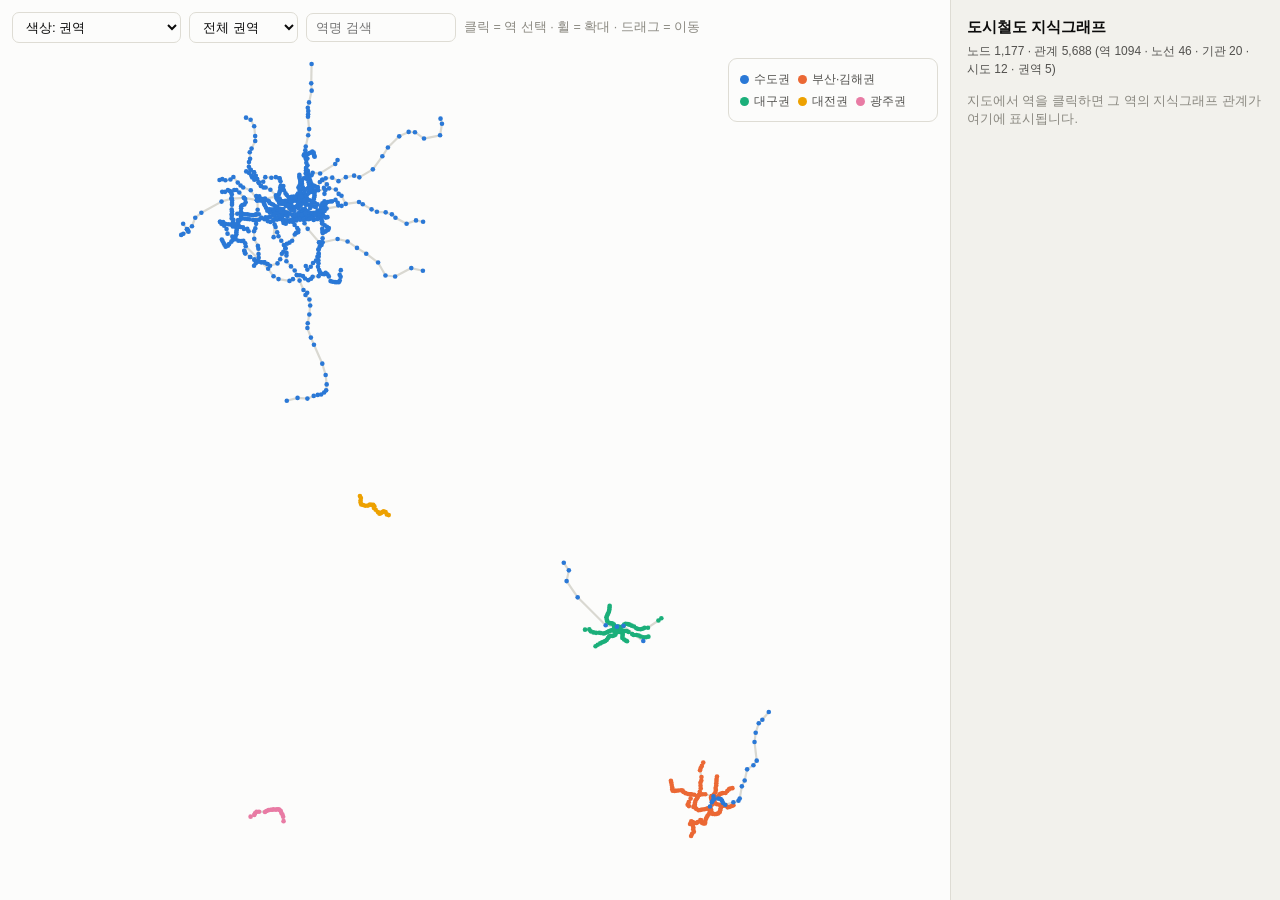
==== kg_explorer.html @ a979a1c5 "지식그래프 인터랙티브 탐색기 추가 (단일 HTML, 설치 불필요)" ====
<!DOCTYPE html>
<html lang="ko"><head><meta charset="utf-8">
<meta name="viewport" content="width=device-width,initial-scale=1">
<title>도시철도 지식그래프 탐색기</title>
<style>
:root{color-scheme:light;
 --s1:#fcfcfb; --s2:#f2f1ec; --ink:#0b0b0b; --ink2:#52514e; --ink3:#8a8880; --line:#dedcd4;}
@media (prefers-color-scheme:dark){:root{color-scheme:dark;
 --s1:#1a1a19; --s2:#232322; --ink:#fff; --ink2:#c3c2b7; --ink3:#8a8880; --line:#37372f;}}
*{box-sizing:border-box}
body{margin:0;font:14px/1.5 -apple-system,"Segoe UI","Malgun Gothic",sans-serif;
 background:var(--s1);color:var(--ink);overflow:hidden}
#wrap{display:flex;height:100vh}
#main{flex:1;position:relative;min-width:0}
canvas{display:block;cursor:crosshair}
#side{width:330px;border-left:1px solid var(--line);background:var(--s2);
 overflow-y:auto;padding:16px;flex-shrink:0}
#bar{position:absolute;top:12px;left:12px;right:12px;display:flex;gap:8px;
 flex-wrap:wrap;align-items:center;z-index:5}
select,input{font:13px inherit;padding:6px 9px;border:1px solid var(--line);
 border-radius:7px;background:var(--s1);color:var(--ink)}
input{width:150px}
h1{font-size:15px;margin:0 0 3px}
h2{font-size:12px;text-transform:uppercase;letter-spacing:.05em;color:var(--ink3);
 margin:20px 0 7px;font-weight:600}
.sub{color:var(--ink2);font-size:12px;margin:0 0 14px}
.kv{display:flex;justify-content:space-between;gap:10px;padding:4px 0;
 border-bottom:1px solid var(--line);font-size:13px}
.kv span:first-child{color:var(--ink2);flex-shrink:0}
.kv span:last-child{text-align:right;font-variant-numeric:tabular-nums}
.tri{font-size:12.5px;padding:5px 0;border-bottom:1px solid var(--line);color:var(--ink2)}
.tri b{color:var(--ink);font-weight:600}
.pred{display:inline-block;font-size:10.5px;padding:1px 6px;border-radius:4px;
 background:var(--line);color:var(--ink2);margin-right:6px;font-family:ui-monospace,monospace}
.pill{display:inline-flex;align-items:center;gap:5px;font-size:12px;margin:2px 8px 2px 0;color:var(--ink2)}
.dot{width:9px;height:9px;border-radius:50%;flex-shrink:0}
.hint{color:var(--ink3);font-size:12.5px}
#legend{position:absolute;right:12px;top:58px;background:var(--s1);
 border:1px solid var(--line);border-radius:9px;padding:9px 11px;max-width:210px}
.badge{display:inline-block;padding:1px 7px;border-radius:99px;font-size:11px;
 background:#eb683422;color:#eb6834;margin-left:6px}
@media (prefers-color-scheme:dark){.badge{background:#d9592633;color:#d95926}}
</style></head><body>
<div id="wrap">
 <div id="main">
  <div id="bar">
   <select id="color">
    <option value="area">색상: 권역</option>
    <option value="impact">색상: 승객가중 영향도</option>
    <option value="btw">색상: 매개중심성</option>
    <option value="cut">색상: 단절 유발 여부</option>
   </select>
   <select id="area"><option value="">전체 권역</option></select>
   <input id="q" placeholder="역명 검색">
   <span class="hint">클릭 = 역 선택 · 휠 = 확대 · 드래그 = 이동</span>
  </div>
  <canvas id="cv"></canvas>
  <div id="legend"></div>
 </div>
 <div id="side">
  <h1>도시철도 지식그래프</h1>
  <p class="sub" id="stat"></p>
  <div id="detail"><p class="hint">지도에서 역을 클릭하면 그 역의 지식그래프 관계가 여기에 표시됩니다.</p></div>
 </div>
</div>
<script>
const D={"nodes":[["신사",37.5161,127.0198,32,"경기도 신분당선","서울특별시",0,0.0271,0.2731,0,"도시철도 환승역"],["논현",37.5111,127.0214,32,"경기도 신분당선","서울특별시",0,0.0287,0.3163,0,"도시철도 환승역"],["신논현",37.5046,127.0245,32,"경기도 신분당선","서울특별시",0,0.0258,0.2077,0,"도시철도 환승역"],["강남",37.4974,127.0279,32,"경기도 신분당선","서울특별시",0,0.0,0.0538,0,"도시철도 환승역"],["양재(서초구청)",37.4845,127.0341,32,"경기도 신분당선","서울특별시",0,0.0242,0.1136,0,"도시철도 환승역"],["양재시민의숲(매헌)",37.471,127.0384,32,"경기도 신분당선","서울특별시",0,0.0833,0.3603,0,"도시철도 일반역"],["청계산입구",37.4487,127.0543,32,"경기도 신분당선","서울특별시",0,0.0813,0.2355,0,"도시철도 일반역"],["판교",37.3957,127.1112,32,"경기도 신분당선","경기도",0,0.0804,0.2247,0,"도시철도 환승역"],["정자",37.3682,127.1084,32,"경기도 신분당선","경기도",0,0.0974,1.213,0,"도시철도 환승역"],["미금",37.3512,127.1089,32,"경기도 신분당선","경기도",0,0.0951,1.518,1,"도시철도 환승역"],["동천",37.3387,127.1028,32,"경기도 신분당선","경기도",0,0.0126,0.5442,1,"도시철도 일반역"],["수지구청",37.323,127.0956,32,"경기도 신분당선","경기도",0,0.0101,0.3457,1,"도시철도 일반역"],["성복",37.314,127.0808,32,"경기도 신분당선","경기도",0,0.0076,0.192,1,"도시철도 일반역"],["상현",37.2987,127.0696,32,"경기도 신분당선","경기도",0,0.0051,0.044,1,"도시철도 일반역"],["광교중앙(아주대)",37.2877,127.0526,32,"경기도 신분당선","경기도",0,0.0025,-0.0965,1,"도시철도 일반역"],["광교(경기대)",37.3017,127.0449,32,"경기도 신분당선","경기도",0,0.0,-0.083,0,"도시철도 일반역"],["기흥(백남준아트센터)",37.2755,127.117,34,"경기도 용인경전철","경기도",0,0.0349,0.6172,1,"환승역"],["강남대",37.2702,127.1261,34,"경기도 용인경전철","경기도",0,0.0324,0.5223,1,"일반역"],["지석",37.2697,127.1363,34,"경기도 용인경전철","경기도",0,0.03,0.4653,1,"일반역"],["어정",37.275,127.1437,34,"경기도 용인경전철","경기도",0,0.0275,0.4103,1,"일반역"],["동백(용인세브란스)",37.2691,127.1527,34,"경기도 용인경전철","경기도",0,0.025,0.3567,1,"일반역"],["초당",37.2608,127.1595,34,"경기도 용인경전철","경기도",0,0.0226,0.3044,1,"일반역"],["삼가",37.2421,127.1682,34,"경기도 용인경전철","경기도",0,0.0201,0.2553,1,"일반역"],["시청·용인대",37.2394,127.1789,34,"경기도 용인경전철","경기도",0,0.0176,0.2102,1,"일반역"],["명지대",37.2381,127.1903,34,"경기도 용인경전철","경기도",0,0.0151,0.1657,1,"일반역"],["김량장",37.2373,127.1986,34,"경기도 용인경전철","경기도",0,0.0126,0.1212,1,"일반역"],["용인중앙시장(용인예술과학대)",37.2379,127.2091,34,"경기도 용인경전철","경기도",0,0.0101,0.0762,1,"일반역"],["고진",37.2446,127.2142,34,"경기도 용인경전철","경기도",0,0.0076,0.0311,1,"일반역"],["보평",37.259,127.2185,34,"경기도 용인경전철","경기도",0,0.0051,-0.0133,1,"일반역"],["둔전",37.2672,127.2136,34,"경기도 용인경전철","경기도",0,0.0025,-0.0564,1,"일반역"],["전대·에버랜드",37.2854,127.2195,34,"경기도 용인경전철","경기도",0,0.0,-0.0396,0,"일반역"],["서울",37.553,126.9698,37,"공항철도주식회사","서울특별시",0,0.1848,1.1823,0,"환승역"],["공덕",37.5427,126.9516,37,"공항철도주식회사","서울특별시",0,0.1267,0.6402,0,"환승역"],["홍대입구",37.5577,126.9265,37,"공항철도주식회사","서울특별시",0,0.0,-0.0,0,"환승역"],["디지털미디어시티",37.5774,126.898,37,"공항철도주식회사","서울특별시",0,0.0816,0.5415,0,"환승역"],["마곡나루",37.5658,126.8276,37,"공항철도주식회사","서울특별시",0,0.0,0.0145,0,"환승역"],["김포공항",37.5621,126.8015,37,"공항철도주식회사","서울특별시",0,0.0,-0.0,0,"환승역"],["계양",37.5718,126.7363,37,"공항철도주식회사","인천광역시",0,0.0076,0.3422,1,"환승역"],["검암",37.5692,126.6735,37,"공항철도주식회사","인천광역시",0,0.0286,1.3346,1,"환승역"],["청라국제도시",37.5565,126.6247,37,"공항철도주식회사","인천광역시",0,0.025,0.3186,1,"일반역"],["영종",37.5121,126.5242,37,"공항철도주식회사","인천광역시",0,0.0226,0.1541,1,"일반역"],["운서",37.4928,126.4937,37,"공항철도주식회사","인천광역시",0,0.0201,0.0553,1,"일반역"],["공항화물청사",37.459,126.4774,37,"공항철도주식회사","인천광역시",0,0.0176,-0.0369,1,"일반역"],["인천공항1터미널",37.4476,126.4523,37,"공항철도주식회사","인천광역시",0,0.0151,-0.1235,1,"환승역"],["인천공항2터미널",37.4687,126.4334,37,"공항철도주식회사","인천광역시",0,0.0,-0.0839,0,"일반역"],["녹동",35.107,126.9339,13,"광주교통공사","광주광역시",4,0.0,0.0,0,"일반역"],["소태",35.1241,126.932,13,"광주교통공사","광주광역시",4,0.0,0.0,0,"일반역"],["학동증심사입구",35.133,126.9284,13,"광주교통공사","광주광역시",4,0.0,0.0,0,"일반역"],["남광주",35.139,126.9232,13,"광주교통공사","광주광역시",4,0.0,0.0,0,"일반역"],["문화전당(구도청)",35.1466,126.9201,13,"광주교통공사","광주광역시",4,0.0,0.0,0,"일반역"],["금남로4가",35.151,126.9144,13,"광주교통공사","광주광역시",4,0.0,0.0,0,"일반역"],["금남로5가",35.1537,126.91,13,"광주교통공사","광주광역시",4,0.0,0.0,0,"일반역"],["양동시장",35.1542,126.9011,13,"광주교통공사","광주광역시",4,0.0,0.0,0,"일반역"],["돌고개",35.152,126.8956,13,"광주교통공사","광주광역시",4,0.0,0.0,0,"일반역"],["농성",35.1534,126.884,13,"광주교통공사","광주광역시",4,0.0,0.0,0,"일반역"],["화정",35.1521,126.8767,13,"광주교통공사","광주광역시",4,0.0,0.0,0,"일반역"],["쌍촌",35.1518,126.8695,13,"광주교통공사","광주광역시",4,0.0,0.0,0,"일반역"],["운천",35.1505,126.8587,13,"광주교통공사","광주광역시",4,0.0,0.0,0,"일반역"],["상무",35.1468,126.8486,13,"광주교통공사","광주광역시",4,0.0,0.0,0,"일반역"],["김대중컨벤션센터(마륵)",35.1432,126.8414,13,"광주교통공사","광주광역시",4,0.0,0.0,0,"일반역"],["공항",35.1442,126.8115,13,"광주교통공사","광주광역시",4,0.0,0.0,0,"일반역"],["송정공원",35.1436,126.7992,13,"광주교통공사","광주광역시",4,0.0,0.0,0,"일반역"],["광주송정역",35.1375,126.7915,13,"광주교통공사","광주광역시",4,0.0,0.0,0,"일반역"],["도산",35.1317,126.7879,13,"광주교통공사","광주광역시",4,0.0,0.0,0,"일반역"],["평동",35.1247,126.7696,13,"광주교통공사","광주광역시",4,0.0,0.0,0,"일반역"],["동구릉",37.6106,127.1351,6,"구리도시공사","경기도",0,0.0,-0.0352,0,"일반역"],["구리(구리전통시장)",37.6026,127.1407,6,"구리도시공사","경기도",0,0.0447,0.9594,1,"일반역"],["장자호수공원",37.5872,127.1379,6,"구리도시공사","경기도",0,0.0,-0.041,0,"일반역"],["양촌역",37.6416,126.6147,14,"김포골드라인에스알에스㈜","경기도",0,0.0,-0.0486,0,"일반역"],["구래역",37.6454,126.6285,14,"김포골드라인에스알에스㈜","경기도",0,0.0025,-0.1281,1,"일반역"],["마산역",37.6406,126.6439,14,"김포골드라인에스알에스㈜","경기도",0,0.0051,-0.0502,1,"일반역"],["장기역",37.644,126.669,14,"김포골드라인에스알에스㈜","경기도",0,0.0076,0.1751,1,"일반역"],["운양역",37.6539,126.6838,14,"김포골드라인에스알에스㈜","경기도",0,0.0101,0.4009,1,"일반역"],["걸포북변역",37.6316,126.7057,14,"김포골드라인에스알에스㈜","경기도",0,0.0126,0.6486,1,"일반역"],["사우역",37.6204,126.7197,14,"김포골드라인에스알에스㈜","경기도",0,0.0151,0.9136,1,"일반역"],["풍무역",37.6123,126.7326,14,"김포골드라인에스알에스㈜","경기도",0,0.0176,1.1734,1,"일반역"],["고촌역",37.6013,126.7704,14,"김포골드라인에스알에스㈜","경기도",0,0.0201,1.4672,1,"일반역"],["김포공항역",37.5623,126.8018,14,"김포골드라인에스알에스㈜","서울특별시",0,0.0038,0.1258,1,"환승역"],["샛강",37.5172,126.9294,29,"남서울경전철 주식회사","서울특별시",0,0.0,0.038,0,"환승역"],["대방",37.5128,126.9253,29,"남서울경전철 주식회사","서울특별시",0,0.0,0.07,0,"환승역"],["서울지방병무청",37.506,126.9228,29,"남서울경전철 주식회사","서울특별시",0,0.0706,0.6764,0,"일반역"],["보라매",37.5003,126.9205,29,"남서울경전철 주식회사","서울특별시",0,0.0766,1.1386,0,"환승역"],["보라매공원",37.4952,126.9183,29,"남서울경전철 주식회사","서울특별시",0,0.0134,0.4677,0,"일반역"],["보라매병원",37.493,126.9239,29,"남서울경전철 주식회사","서울특별시",0,0.0117,0.3835,0,"일반역"],["당곡",37.49,126.9276,29,"남서울경전철 주식회사","서울특별시",0,0.0102,0.3201,0,"일반역"],["신림",37.4849,126.9296,29,"남서울경전철 주식회사","서울특별시",0,0.0133,1.0137,1,"환승역"],["서원",37.4783,126.9332,29,"남서울경전철 주식회사","서울특별시",0,0.0051,0.5718,1,"일반역"],["서울대벤처타운",37.472,126.934,29,"남서울경전철 주식회사","서울특별시",0,0.0025,0.1957,1,"일반역"],["관악산",37.4692,126.945,29,"남서울경전철 주식회사","서울특별시",0,0.0,-0.0025,0,"일반역"],["진접역",37.7205,127.2032,43,"남양주도시공사","경기도",0,0.0,-0.1014,0,"일반역"],["오남역",37.7054,127.1916,43,"남양주도시공사","경기도",0,0.0025,-0.0378,1,"일반역"],["별내별가람역",37.6678,127.1162,43,"남양주도시공사","경기도",0,0.0051,0.1857,1,"일반역"],["별내역",37.6425,127.1273,30,"남양주도시공사","경기도",0,0.0,-0.0047,0,"환승역"],["다산역",37.6244,127.1498,30,"남양주도시공사","경기도",0,0.0,-0.0461,0,"일반역"],["설화명곡",35.7986,128.4894,16,"대구교통공사","대구광역시",2,0.0,0.0,0,"일반역"],["화원",35.8043,128.5004,16,"대구교통공사","대구광역시",2,0.0,0.0,0,"일반역"],["대곡(정부대구청사)",35.8096,128.5126,16,"대구교통공사","대구광역시",2,0.0,0.0,0,"일반역"],["진천",35.8138,128.5224,16,"대구교통공사","대구광역시",2,0.0,0.0,0,"일반역"],["월배",35.8161,128.5301,16,"대구교통공사","대구광역시",2,0.0,0.0,0,"일반역"],["상인",35.8189,128.5376,16,"대구교통공사","대구광역시",2,0.0,0.0,0,"일반역"],["월촌",35.8237,128.5455,16,"대구교통공사","대구광역시",2,0.0,0.0,0,"일반역"],["송현",35.8311,128.5518,16,"대구교통공사","대구광역시",2,0.0,0.0,0,"일반역"],["서부정류장(관문시장)",35.8373,128.5571,16,"대구교통공사","대구광역시",2,0.0,0.0,0,"일반역"],["대명",35.8393,128.5653,16,"대구교통공사","대구광역시",2,0.0,0.0,0,"일반역"],["안지랑",35.8392,128.574,16,"대구교통공사","대구광역시",2,0.0,0.0,0,"일반역"],["현충로",35.8407,128.5808,16,"대구교통공사","대구광역시",2,0.0,0.0,0,"일반역"],["영대병원",35.8443,128.5882,16,"대구교통공사","대구광역시",2,0.0,0.0,0,"일반역"],["교대",35.8511,128.5906,16,"대구교통공사","대구광역시",2,0.0,0.0,0,"일반역"],["명덕(2.28민주운동기념회관)",35.8574,128.5909,16,"대구교통공사","대구광역시",2,0.0,0.0,0,"환승역"],["반월당",35.8639,128.5933,16,"대구교통공사","대구광역시",2,0.0,0.0,0,"환승역"],["중앙로",35.8709,128.5939,16,"대구교통공사","대구광역시",2,0.0,0.0,0,"일반역"],["대구역",35.8764,128.5969,16,"대구교통공사","대구광역시",2,0.0,0.0,0,"일반역"],["칠성시장",35.8762,128.6049,16,"대구교통공사","대구광역시",2,0.0,0.0,0,"일반역"],["신천(경북대입구)",35.8745,128.6172,16,"대구교통공사","대구광역시",2,0.0,0.0,0,"일반역"],["동대구역",35.8776,128.6272,16,"대구교통공사","대구광역시",2,0.0,0.0,0,"일반역"],["동구청(큰고개)",35.8845,128.6323,16,"대구교통공사","대구광역시",2,0.0,0.0,0,"일반역"],["아양교(대구국제공항입구)",35.8872,128.6396,16,"대구교통공사","대구광역시",2,0.0,0.0,0,"일반역"],["동촌(동촌유원지)",35.886,128.6505,16,"대구교통공사","대구광역시",2,0.0,0.0,0,"일반역"],["해안",35.8838,128.6591,16,"대구교통공사","대구광역시",2,0.0,0.0,0,"일반역"],["방촌",35.8799,128.6698,16,"대구교통공사","대구광역시",2,0.0,0.0,0,"일반역"],["용계",35.8763,128.6814,16,"대구교통공사","대구광역시",2,0.0,0.0,0,"일반역"],["율하",35.8698,128.6928,16,"대구교통공사","대구광역시",2,0.0,0.0,0,"일반역"],["신기",35.8668,128.7017,16,"대구교통공사","대구광역시",2,0.0,0.0,0,"일반역"],["반야월",35.8659,128.7137,16,"대구교통공사","대구광역시",2,0.0,0.0,0,"일반역"],["각산",35.8679,128.7238,16,"대구교통공사","대구광역시",2,0.0,0.0,0,"일반역"],["안심(혁신도시·첨복단지)",35.8712,128.7338,16,"대구교통공사","대구광역시",2,0.0,0.0,0,"일반역"],["대구한의대병원",35.8717,128.7508,16,"대구교통공사","대구광역시",2,0.0,0.0,0,"일반역"],["부호(경일대·호산대)",35.9003,128.8031,16,"대구교통공사","경상북도",2,0.0,0.0,0,"일반역"],["하양(대구가톨릭대)",35.9094,128.8175,16,"대구교통공사","경상북도",2,0.0,0.0,0,"일반역"],["문양",35.8641,128.437,17,"대구교통공사","대구광역시",2,0.0,0.0,0,"일반역"],["다사",35.865,128.4583,17,"대구교통공사","대구광역시",2,0.0,0.0,0,"일반역"],["대실",35.8573,128.4656,17,"대구교통공사","대구광역시",2,0.0,0.0,0,"일반역"],["강창",35.8531,128.479,17,"대구교통공사","대구광역시",2,0.0,0.0,0,"일반역"],["계명대",35.8515,128.492,17,"대구교통공사","대구광역시",2,0.0,0.0,0,"일반역"],["성서산업단지",35.8518,128.5072,17,"대구교통공사","대구광역시",2,0.0,0.0,0,"일반역"],["이곡",35.8506,128.5158,17,"대구교통공사","대구광역시",2,0.0,0.0,0,"일반역"],["용산(서부법원․검찰청입구)",35.8491,128.5288,17,"대구교통공사","대구광역시",2,0.0,0.0,0,"일반역"],["죽전",35.8504,128.5371,17,"대구교통공사","대구광역시",2,0.0,0.0,0,"일반역"],["감삼",35.8543,128.5479,17,"대구교통공사","대구광역시",2,0.0,0.0,0,"일반역"],["두류",35.8572,128.5555,17,"대구교통공사","대구광역시",2,0.0,0.0,0,"일반역"],["내당",35.8602,128.5646,17,"대구교통공사","대구광역시",2,0.0,0.0,0,"일반역"],["반고개",35.8623,128.5728,17,"대구교통공사","대구광역시",2,0.0,0.0,0,"일반역"],["청라언덕",35.865,128.5823,17,"대구교통공사","대구광역시",2,0.0,0.0,0,"환승역"],["반월당",35.8656,128.5933,17,"대구교통공사","대구광역시",2,0.0,0.0,0,"환승역"],["경대병원",35.8631,128.6032,17,"대구교통공사","대구광역시",2,0.0,0.0,0,"일반역"],["대구은행(대구교육청)",35.8599,128.614,17,"대구교통공사","대구광역시",2,0.0,0.0,0,"일반역"],["범어",35.8591,128.6257,17,"대구교통공사","대구광역시",2,0.0,0.0,0,"일반역"],["수성구청(KBS)",35.8587,128.636,17,"대구교통공사","대구광역시",2,0.0,0.0,0,"일반역"],["만촌",35.8588,128.645,17,"대구교통공사","대구광역시",2,0.0,0.0,0,"일반역"],["담티(수성대·대륜)",35.8548,128.6542,17,"대구교통공사","대구광역시",2,0.0,0.0,0,"일반역"],["연호",35.8465,128.6719,17,"대구교통공사","대구광역시",2,0.0,0.0,0,"일반역"],["수성알파시티(삼성라이온즈파크)",35.8427,128.68,17,"대구교통공사","대구광역시",2,0.0,0.0,0,"일반역"],["고산",35.843,128.6934,17,"대구교통공사","대구광역시",2,0.0,0.0,0,"일반역"],["신매",35.8408,128.705,17,"대구교통공사","대구광역시",2,0.0,0.0,0,"일반역"],["사월",35.8371,128.7152,17,"대구교통공사","대구광역시",2,0.0,0.0,0,"일반역"],["정평",35.8341,128.7287,17,"대구교통공사","경상북도",2,0.0,0.0,0,"일반역"],["임당",35.8341,128.7411,17,"대구교통공사","경상북도",2,0.0,0.0,0,"일반역"],["영남대",35.8364,128.753,17,"대구교통공사","경상북도",2,0.0,0.0,0,"일반역"],["칠곡경대병원",35.9584,128.5599,18,"대구교통공사","대구광역시",2,0.0,0.0,0,"일반역"],["학정",35.9516,128.5592,18,"대구교통공사","대구광역시",2,0.0,0.0,0,"일반역"],["팔거(국립농관원통계청)",35.944,128.5583,18,"대구교통공사","대구광역시",2,0.0,0.0,0,"일반역"],["동천",35.9377,128.5567,18,"대구교통공사","대구광역시",2,0.0,0.0,0,"일반역"],["칠곡운암",35.9315,128.5545,18,"대구교통공사","대구광역시",2,0.0,0.0,0,"일반역"],["구암(과학대보건대입구)",35.9257,128.5503,18,"대구교통공사","대구광역시",2,0.0,0.0,0,"일반역"],["태전",35.9196,128.5474,18,"대구교통공사","대구광역시",2,0.0,0.0,0,"일반역"],["매천",35.9126,128.5434,18,"대구교통공사","대구광역시",2,0.0,0.0,0,"일반역"],["매천시장",35.9044,128.5458,18,"대구교통공사","대구광역시",2,0.0,0.0,0,"일반역"],["팔달",35.8978,128.5468,18,"대구교통공사","대구광역시",2,0.0,0.0,0,"일반역"],["공단",35.892,128.5536,18,"대구교통공사","대구광역시",2,0.0,0.0,0,"일반역"],["만평",35.8899,128.561,18,"대구교통공사","대구광역시",2,0.0,0.0,0,"일반역"],["팔달시장",35.8888,128.5679,18,"대구교통공사","대구광역시",2,0.0,0.0,0,"일반역"],["원대",35.8879,128.5744,18,"대구교통공사","대구광역시",2,0.0,0.0,0,"일반역"],["북구청 (대구iM뱅크파크)",35.8838,128.5814,18,"대구교통공사","대구광역시",2,0.0,0.0,0,"일반역"],["달성공원",35.8757,128.5821,18,"대구교통공사","대구광역시",2,0.0,0.0,0,"일반역"],["서문시장(동산병원)",35.8697,128.5822,18,"대구교통공사","대구광역시",2,0.0,0.0,0,"일반역"],["청라언덕(신남)",35.8642,128.5824,18,"대구교통공사","대구광역시",2,0.0,0.0,0,"환승역"],["남산(계명네거리)",35.8567,128.5835,18,"대구교통공사","대구광역시",2,0.0,0.0,0,"일반역"],["명덕(2·28민주운동기념회관)",35.8569,128.59,18,"대구교통공사","대구광역시",2,0.0,0.0,0,"환승역"],["건들바위",35.8554,128.5997,18,"대구교통공사","대구광역시",2,0.0,0.0,0,"일반역"],["대봉교",35.855,128.6064,18,"대구교통공사","대구광역시",2,0.0,0.0,0,"일반역"],["수성시장",35.8543,128.616,18,"대구교통공사","대구광역시",2,0.0,0.0,0,"일반역"],["수성구민운동장",35.8524,128.6251,18,"대구교통공사","대구광역시",2,0.0,0.0,0,"일반역"],["어린이세상",35.8452,128.6245,18,"대구교통공사","대구광역시",2,0.0,0.0,0,"일반역"],["황금",35.8391,128.6239,18,"대구교통공사","대구광역시",2,0.0,0.0,0,"일반역"],["수성못(TBC)",35.8314,128.6232,18,"대구교통공사","대구광역시",2,0.0,0.0,0,"일반역"],["지산",35.8252,128.632,18,"대구교통공사","대구광역시",2,0.0,0.0,0,"일반역"],["범물",35.8208,128.6401,18,"대구교통공사","대구광역시",2,0.0,0.0,0,"일반역"],["용지",35.8183,128.6465,18,"대구교통공사","대구광역시",2,0.0,0.0,0,"일반역"],["판암",36.3169,127.4583,19,"대전교통공사","대전광역시",3,0.0,0.0,0,"일반역"],["신흥",36.3197,127.4488,19,"대전교통공사","대전광역시",3,0.0,0.0,0,"일반역"],["대동",36.3295,127.4428,19,"대전교통공사","대전광역시",3,0.0,0.0,0,"일반역"],["대전",36.3316,127.4331,19,"대전교통공사","대전광역시",3,0.0,0.0,0,"일반역"],["중앙로",36.3287,127.4258,19,"대전교통공사","대전광역시",3,0.0,0.0,0,"일반역"],["중구청",36.3248,127.4196,19,"대전교통공사","대전광역시",3,0.0,0.0,0,"일반역"],["서대전네거리",36.3224,127.4125,19,"대전교통공사","대전광역시",3,0.0,0.0,0,"일반역"],["오룡",36.3286,127.405,19,"대전교통공사","대전광역시",3,0.0,0.0,0,"일반역"],["용문",36.3383,127.3933,19,"대전교통공사","대전광역시",3,0.0,0.0,0,"일반역"],["탄방",36.3454,127.3846,19,"대전교통공사","대전광역시",3,0.0,0.0,0,"일반역"],["시청",36.3517,127.3867,19,"대전교통공사","대전광역시",3,0.0,0.0,0,"일반역"],["정부청사",36.3577,127.381,19,"대전교통공사","대전광역시",3,0.0,0.0,0,"일반역"],["갈마",36.3575,127.3726,19,"대전교통공사","대전광역시",3,0.0,0.0,0,"일반역"],["월평",36.3583,127.3644,19,"대전교통공사","대전광역시",3,0.0,0.0,0,"일반역"],["갑천",36.3546,127.3545,19,"대전교통공사","대전광역시",3,0.0,0.0,0,"일반역"],["유성온천",36.3537,127.3415,19,"대전교통공사","대전광역시",3,0.0,0.0,0,"일반역"],["구암",36.3566,127.3308,19,"대전교통공사","대전광역시",3,0.0,0.0,0,"일반역"],["현충원",36.359,127.3215,19,"대전교통공사","대전광역시",3,0.0,0.0,0,"일반역"],["월드컵경기장",36.3668,127.3179,19,"대전교통공사","대전광역시",3,0.0,0.0,0,"일반역"],["노은",36.3742,127.3178,19,"대전교통공사","대전광역시",3,0.0,0.0,0,"일반역"],["지족",36.3841,127.3195,19,"대전교통공사","대전광역시",3,0.0,0.0,0,"일반역"],["반석",36.3921,127.3146,19,"대전교통공사","대전광역시",3,0.0,0.0,0,"일반역"],["다대포해수욕장",35.0482,128.9659,22,"부산광역시 부산교통공사","부산광역시",1,0.0,0.0,0,"일반역"],["다대포항",35.0573,128.9712,22,"부산광역시 부산교통공사","부산광역시",1,0.0,0.0,0,"일반역"],["낫개",35.0652,128.9797,22,"부산광역시 부산교통공사","부산광역시",1,0.0,0.0,0,"일반역"],["신장림",35.0742,128.9765,22,"부산광역시 부산교통공사","부산광역시",1,0.0,0.0,0,"일반역"],["장림",35.0816,128.9773,22,"부산광역시 부산교통공사","부산광역시",1,0.0,0.0,0,"일반역"],["동매",35.0898,128.974,22,"부산광역시 부산교통공사","부산광역시",1,0.0,0.0,0,"일반역"],["신평",35.0956,128.9606,22,"부산광역시 부산교통공사","부산광역시",1,0.0,0.0,0,"일반역"],["하단",35.1061,128.9667,22,"부산광역시 부산교통공사","부산광역시",1,0.0,0.0,0,"일반역"],["당리",35.1033,128.9742,22,"부산광역시 부산교통공사","부산광역시",1,0.0,0.0,0,"일반역"],["사하",35.0997,128.9833,22,"부산광역시 부산교통공사","부산광역시",1,0.0,0.0,0,"일반역"],["괴정",35.1,128.9925,22,"부산광역시 부산교통공사","부산광역시",1,0.0,0.0,0,"일반역"],["대티",35.1031,128.9997,22,"부산광역시 부산교통공사","부산광역시",1,0.0,0.0,0,"일반역"],["서대신",35.1108,129.0119,22,"부산광역시 부산교통공사","부산광역시",1,0.0,0.0,0,"일반역"],["동대신",35.1106,129.0176,22,"부산광역시 부산교통공사","부산광역시",1,0.0,0.0,0,"일반역"],["토성",35.1008,129.0197,22,"부산광역시 부산교통공사","부산광역시",1,0.0,0.0,0,"일반역"],["자갈치",35.0975,129.0269,22,"부산광역시 부산교통공사","부산광역시",1,0.0,0.0,0,"일반역"],["남포",35.0978,129.0347,22,"부산광역시 부산교통공사","부산광역시",1,0.0,0.0,0,"일반역"],["중앙",35.1039,129.0364,22,"부산광역시 부산교통공사","부산광역시",1,0.0,0.0,0,"일반역"],["부산역",35.1153,129.0397,22,"부산광역시 부산교통공사","부산광역시",1,0.0,0.0,0,"일반역"],["초량",35.1211,129.043,22,"부산광역시 부산교통공사","부산광역시",1,0.0,0.0,0,"일반역"],["부산진",35.1278,129.0478,22,"부산광역시 부산교통공사","부산광역시",1,0.0,0.0,0,"일반역"],["좌천",35.1342,129.0542,22,"부산광역시 부산교통공사","부산광역시",1,0.0,0.0,0,"일반역"],["범일",35.1414,129.0594,22,"부산광역시 부산교통공사","부산광역시",1,0.0,0.0,0,"일반역"],["범내골",35.1472,129.0592,22,"부산광역시 부산교통공사","부산광역시",1,0.0,0.0,0,"일반역"],["서면",35.1578,129.0592,22,"부산광역시 부산교통공사","부산광역시",1,0.0,0.0,0,"환승역"],["부전",35.1625,129.0628,22,"부산광역시 부산교통공사","부산광역시",1,0.0,0.0,0,"일반역"],["양정",35.173,129.0712,22,"부산광역시 부산교통공사","부산광역시",1,0.0,0.0,0,"일반역"],["시청(연제)",35.1797,129.0767,22,"부산광역시 부산교통공사","부산광역시",1,0.0,0.0,0,"일반역"],["연산",35.1861,129.0817,22,"부산광역시 부산교통공사","부산광역시",1,0.0,0.0,0,"환승역"],["교대",35.1958,129.08,22,"부산광역시 부산교통공사","부산광역시",1,0.0,0.0,0,"환승역"],["동래",35.2056,129.0785,22,"부산광역시 부산교통공사","부산광역시",1,0.0,0.0,0,"환승역"],["명륜",35.2122,129.0794,22,"부산광역시 부산교통공사","부산광역시",1,0.0,0.0,0,"일반역"],["온천장",35.2206,129.0867,22,"부산광역시 부산교통공사","부산광역시",1,0.0,0.0,0,"일반역"],["부산대",35.23,129.0894,22,"부산광역시 부산교통공사","부산광역시",1,0.0,0.0,0,"일반역"],["장전",35.2381,129.0881,22,"부산광역시 부산교통공사","부산광역시",1,0.0,0.0,0,"일반역"],["구서",35.2474,129.0913,22,"부산광역시 부산교통공사","부산광역시",1,0.0,0.0,0,"일반역"],["두실",35.2569,129.0914,22,"부산광역시 부산교통공사","부산광역시",1,0.0,0.0,0,"일반역"],["남산",35.2653,129.0925,22,"부산광역시 부산교통공사","부산광역시",1,0.0,0.0,0,"일반역"],["범어사",35.2733,129.0927,22,"부산광역시 부산교통공사","부산광역시",1,0.0,0.0,0,"일반역"],["노포",35.2836,129.095,22,"부산광역시 부산교통공사","부산광역시",1,0.0,0.0,0,"일반역"],["장산",35.17,129.1769,23,"부산광역시 부산교통공사","부산광역시",1,0.0,0.0,0,"일반역"],["중동",35.1667,129.1689,23,"부산광역시 부산교통공사","부산광역시",1,0.0,0.0,0,"일반역"],["해운대",35.1635,129.1586,23,"부산광역시 부산교통공사","부산광역시",1,0.0,0.0,0,"일반역"],["동백",35.1615,129.1479,23,"부산광역시 부산교통공사","부산광역시",1,0.0,0.0,0,"일반역"],["벡스코",35.1691,129.1384,23,"부산광역시 부산교통공사","부산광역시",1,0.0,0.0,0,"환승역"],["센텀시티",35.1689,129.1318,23,"부산광역시 부산교통공사","부산광역시",1,0.0,0.0,0,"일반역"],["민락",35.1672,129.1219,23,"부산광역시 부산교통공사","부산광역시",1,0.0,0.0,0,"일반역"],["수영",35.1658,129.1148,23,"부산광역시 부산교통공사","부산광역시",1,0.0,0.0,0,"환승역"],["광안",35.1579,129.1132,23,"부산광역시 부산교통공사","부산광역시",1,0.0,0.0,0,"일반역"],["금련산",35.1499,129.111,23,"부산광역시 부산교통공사","부산광역시",1,0.0,0.0,0,"일반역"],["남천",35.1422,129.108,23,"부산광역시 부산교통공사","부산광역시",1,0.0,0.0,0,"일반역"],["경성대·부경대",35.1376,129.1005,23,"부산광역시 부산교통공사","부산광역시",1,0.0,0.0,0,"일반역"],["대연",35.1351,129.0922,23,"부산광역시 부산교통공사","부산광역시",1,0.0,0.0,0,"일반역"],["못골",35.1347,129.0844,23,"부산광역시 부산교통공사","부산광역시",1,0.0,0.0,0,"일반역"],["지게골",35.1356,129.0744,23,"부산광역시 부산교통공사","부산광역시",1,0.0,0.0,0,"일반역"],["문현",35.1391,129.0674,23,"부산광역시 부산교통공사","부산광역시",1,0.0,0.0,0,"일반역"],["국제금융센터·부산은행",35.1458,129.0667,23,"부산광역시 부산교통공사","부산광역시",1,0.0,0.0,0,"일반역"],["전포",35.1531,129.0653,23,"부산광역시 부산교통공사","부산광역시",1,0.0,0.0,0,"일반역"],["서면",35.1577,129.0585,23,"부산광역시 부산교통공사","부산광역시",1,0.0,0.0,0,"환승역"],["부암",35.1574,129.0502,23,"부산광역시 부산교통공사","부산광역시",1,0.0,0.0,0,"일반역"],["가야",35.1559,129.0428,23,"부산광역시 부산교통공사","부산광역시",1,0.0,0.0,0,"일반역"],["동의대",35.1541,129.0325,23,"부산광역시 부산교통공사","부산광역시",1,0.0,0.0,0,"일반역"],["개금",35.1532,129.0206,23,"부산광역시 부산교통공사","부산광역시",1,0.0,0.0,0,"일반역"],["냉정",35.1512,129.0123,23,"부산광역시 부산교통공사","부산광역시",1,0.0,0.0,0,"일반역"],["주례",35.1505,129.0031,23,"부산광역시 부산교통공사","부산광역시",1,0.0,0.0,0,"일반역"],["감전",35.1555,128.9911,23,"부산광역시 부산교통공사","부산광역시",1,0.0,0.0,0,"일반역"],["사상",35.1622,128.9847,23,"부산광역시 부산교통공사","부산광역시",1,0.0,0.0,0,"환승역"],["덕포",35.1738,128.9839,23,"부산광역시 부산교통공사","부산광역시",1,0.0,0.0,0,"일반역"],["모덕",35.1804,128.9856,23,"부산광역시 부산교통공사","부산광역시",1,0.0,0.0,0,"일반역"],["모라",35.1897,128.9886,23,"부산광역시 부산교통공사","부산광역시",1,0.0,0.0,0,"일반역"],["구남",35.1968,128.9949,23,"부산광역시 부산교통공사","부산광역시",1,0.0,0.0,0,"일반역"],["구명",35.2025,128.9993,23,"부산광역시 부산교통공사","부산광역시",1,0.0,0.0,0,"일반역"],["덕천",35.2101,129.0053,23,"부산광역시 부산교통공사","부산광역시",1,0.0,0.0,0,"환승역"],["수정",35.2234,129.0092,23,"부산광역시 부산교통공사","부산광역시",1,0.0,0.0,0,"일반역"],["화명",35.2358,129.0139,23,"부산광역시 부산교통공사","부산광역시",1,0.0,0.0,0,"일반역"],["율리",35.2467,129.0129,23,"부산광역시 부산교통공사","부산광역시",1,0.0,0.0,0,"일반역"],["동원",35.2586,129.0124,23,"부산광역시 부산교통공사","부산광역시",1,0.0,0.0,0,"일반역"],["금곡",35.2673,129.0169,23,"부산광역시 부산교통공사","부산광역시",1,0.0,0.0,0,"일반역"],["호포",35.281,129.0175,23,"부산광역시 부산교통공사","경상남도",1,0.0,0.0,0,"일반역"],["증산",35.3083,129.0103,23,"부산광역시 부산교통공사","경상남도",1,0.0,0.0,0,"일반역"],["부산대양산캠퍼스",35.317,129.0138,23,"부산광역시 부산교통공사","경상남도",1,0.0,0.0,0,"일반역"],["남양산",35.3253,129.0194,23,"부산광역시 부산교통공사","경상남도",1,0.0,0.0,0,"일반역"],["양산",35.3385,129.0264,23,"부산광역시 부산교통공사","경상남도",1,0.0,0.0,0,"일반역"],["수영",35.1677,129.1146,24,"부산광역시 부산교통공사","부산광역시",1,0.0,0.0,0,"환승역"],["망미",35.1715,129.1082,24,"부산광역시 부산교통공사","부산광역시",1,0.0,0.0,0,"일반역"],["배산",35.1735,129.0955,24,"부산광역시 부산교통공사","부산광역시",1,0.0,0.0,0,"일반역"],["물만골",35.1768,129.0857,24,"부산광역시 부산교통공사","부산광역시",1,0.0,0.0,0,"일반역"],["연산",35.1861,129.0815,24,"부산광역시 부산교통공사","부산광역시",1,0.0,0.0,0,"환승역"],["거제",35.1886,129.0739,24,"부산광역시 부산교통공사","부산광역시",1,0.0,0.0,0,"환승역"],["종합운동장",35.1912,129.0675,24,"부산광역시 부산교통공사","부산광역시",1,0.0,0.0,0,"일반역"],["사직",35.199,129.065,24,"부산광역시 부산교통공사","부산광역시",1,0.0,0.0,0,"일반역"],["미남",35.2055,129.0681,24,"부산광역시 부산교통공사","부산광역시",1,0.0,0.0,0,"환승역"],["만덕",35.213,129.0365,24,"부산광역시 부산교통공사","부산광역시",1,0.0,0.0,0,"일반역"],["남산정",35.2133,129.0239,24,"부산광역시 부산교통공사","부산광역시",1,0.0,0.0,0,"일반역"],["숙등",35.212,129.0128,24,"부산광역시 부산교통공사","부산광역시",1,0.0,0.0,0,"일반역"],["덕천",35.2101,129.0055,24,"부산광역시 부산교통공사","부산광역시",1,0.0,0.0,0,"환승역"],["구포",35.2064,128.9963,24,"부산광역시 부산교통공사","부산광역시",1,0.0,0.0,0,"일반역"],["강서구청",35.2112,128.9818,24,"부산광역시 부산교통공사","부산광역시",1,0.0,0.0,0,"일반역"],["체육공원",35.2126,128.9689,24,"부산광역시 부산교통공사","부산광역시",1,0.0,0.0,0,"일반역"],["대저",35.2134,128.9607,24,"부산광역시 부산교통공사","부산광역시",1,0.0,0.0,0,"환승역"],["미남",35.2064,129.0687,21,"부산광역시 부산교통공사","부산광역시",1,0.0,0.0,0,"환승역"],["동래",35.2047,129.0774,21,"부산광역시 부산교통공사","부산광역시",1,0.0,0.0,0,"환승역"],["수안",35.2018,129.0838,21,"부산광역시 부산교통공사","부산광역시",1,0.0,0.0,0,"일반역"],["낙민",35.2002,129.0908,21,"부산광역시 부산교통공사","부산광역시",1,0.0,0.0,0,"일반역"],["충렬사",35.1999,129.0976,21,"부산광역시 부산교통공사","부산광역시",1,0.0,0.0,0,"일반역"],["명장",35.205,129.1016,21,"부산광역시 부산교통공사","부산광역시",1,0.0,0.0,0,"일반역"],["서동",35.2133,129.1077,21,"부산광역시 부산교통공사","부산광역시",1,0.0,0.0,0,"일반역"],["금사",35.2158,129.1152,21,"부산광역시 부산교통공사","부산광역시",1,0.0,0.0,0,"일반역"],["반여농산물시장",35.2178,129.124,21,"부산광역시 부산교통공사","부산광역시",1,0.0,0.0,0,"일반역"],["석대",35.2182,129.1372,21,"부산광역시 부산교통공사","부산광역시",1,0.0,0.0,0,"일반역"],["영산대",35.2258,129.1462,21,"부산광역시 부산교통공사","부산광역시",1,0.0,0.0,0,"일반역"],["윗반송",35.2325,129.154,21,"부산광역시 부산교통공사","부산광역시",1,0.0,0.0,0,"일반역"],["고촌",35.236,129.1605,21,"부산광역시 부산교통공사","부산광역시",1,0.0,0.0,0,"일반역"],["안평",35.2373,129.1718,21,"부산광역시 부산교통공사","부산광역시",1,0.0,0.0,0,"일반역"],["사상",35.1623,128.9859,25,"부산-김해경전철㈜","부산광역시",1,0.0,0.0,0,"환승역"],["괘법르네시떼",35.1633,128.9777,25,"부산-김해경전철㈜","부산광역시",1,0.0,0.0,0,"일반역"],["서부산유통지구",35.1664,128.9549,25,"부산-김해경전철㈜","부산광역시",1,0.0,0.0,0,"일반역"],["공항",35.1719,128.9486,25,"부산-김해경전철㈜","부산광역시",1,0.0,0.0,0,"일반역"],["덕두",35.182,128.9542,25,"부산-김해경전철㈜","부산광역시",1,0.0,0.0,0,"일반역"],["등구",35.1961,128.9636,25,"부산-김해경전철㈜","부산광역시",1,0.0,0.0,0,"일반역"],["대저",35.2131,128.9606,25,"부산-김해경전철㈜","부산광역시",1,0.0,0.0,0,"환승역"],["평강",35.2141,128.9508,25,"부산-김해경전철㈜","부산광역시",1,0.0,0.0,0,"일반역"],["대사",35.2177,128.9384,25,"부산-김해경전철㈜","부산광역시",1,0.0,0.0,0,"일반역"],["불암",35.2222,128.9279,25,"부산-김해경전철㈜","경상남도",1,0.0,0.0,0,"일반역"],["지내",35.2275,128.9237,25,"부산-김해경전철㈜","경상남도",1,0.0,0.0,0,"일반역"],["김해대학",35.229,128.9156,25,"부산-김해경전철㈜","경상남도",1,0.0,0.0,0,"일반역"],["인제대",35.2281,128.9017,25,"부산-김해경전철㈜","경상남도",1,0.0,0.0,0,"일반역"],["김해시청",35.2271,128.8904,25,"부산-김해경전철㈜","경상남도",1,0.0,0.0,0,"일반역"],["부원",35.2265,128.8839,25,"부산-김해경전철㈜","경상남도",1,0.0,0.0,0,"일반역"],["봉황",35.2273,128.8743,25,"부산-김해경전철㈜","경상남도",1,0.0,0.0,0,"일반역"],["수로왕릉",35.2328,128.8721,25,"부산-김해경전철㈜","경상남도",1,0.0,0.0,0,"일반역"],["박물관",35.2401,128.8719,25,"부산-김해경전철㈜","경상남도",1,0.0,0.0,0,"일반역"],["연지공원",35.2497,128.8693,25,"부산-김해경전철㈜","경상남도",1,0.0,0.0,0,"일반역"],["장신대",35.2596,128.8671,25,"부산-김해경전철㈜","경상남도",1,0.0,0.0,0,"일반역"],["가야대",35.2667,128.8651,25,"부산-김해경전철㈜","경상남도",1,0.0,0.0,0,"일반역"],["청량리(서울시립대입구)",37.5801,127.0451,8,"서울교통공사","서울특별시",0,0.0125,0.2165,0,"환승역"],["제기동",37.5781,127.0349,8,"서울교통공사","서울특별시",0,0.0137,0.3576,0,"일반역"],["신설동",37.5761,127.0247,8,"서울교통공사","서울특별시",0,0.03,0.8137,0,"환승역"],["동묘앞",37.5733,127.0165,8,"서울교통공사","서울특별시",0,0.0833,0.9146,0,"환승역"],["동대문",37.5716,127.0107,8,"서울교통공사","서울특별시",0,0.0842,0.6271,0,"환승역"],["종로5가",37.571,127.0019,8,"서울교통공사","서울특별시",0,0.0825,0.4693,0,"일반역"],["종로3가",37.5704,126.9921,8,"서울교통공사","서울특별시",0,0.0844,0.7184,0,"환승역"],["종각",37.5702,126.9831,8,"서울교통공사","서울특별시",0,0.0041,0.3673,0,"일반역"],["시청",37.5652,126.9772,8,"서울교통공사","서울특별시",0,0.0162,0.7138,0,"환승역"],["서울역",37.5558,126.9721,8,"서울교통공사","서울특별시",0,0.1201,0.4296,0,"환승역"],["시청",37.5635,126.9753,0,"서울교통공사","서울특별시",0,0.0,0.0988,0,"환승역"],["을지로입구",37.566,126.9826,0,"서울교통공사","서울특별시",0,0.0092,0.3699,0,"일반역"],["을지로3가",37.5663,126.9909,0,"서울교통공사","서울특별시",0,0.02,0.6534,0,"환승역"],["을지로4가",37.5666,126.9976,0,"서울교통공사","서울특별시",0,0.0051,0.2423,0,"환승역"],["동대문역사문화공원(DDP)",37.5656,127.0091,0,"서울교통공사","서울특별시",0,0.1025,0.3591,0,"환승역"],["신당",37.5657,127.0194,0,"서울교통공사","서울특별시",0,0.0427,0.131,0,"환승역"],["상왕십리",37.5644,127.0293,0,"서울교통공사","서울특별시",0,0.0416,0.4532,0,"일반역"],["왕십리(성동구청)",37.5613,127.0371,0,"서울교통공사","서울특별시",0,0.0063,0.3382,1,"환승역"],["한양대",37.5558,127.0437,0,"서울교통공사","서울특별시",0,0.0189,0.3738,0,"일반역"],["뚝섬",37.5472,127.0474,0,"서울교통공사","서울특별시",0,0.0181,0.3115,0,"일반역"],["성수",37.5446,127.056,0,"서울교통공사","서울특별시",0,0.0374,0.7098,0,"일반역"],["건대입구",37.5404,127.0692,0,"서울교통공사","서울특별시",0,0.0835,0.9258,0,"환승역"],["구의(광진구청)",37.5372,127.0862,0,"서울교통공사","서울특별시",0,0.0722,0.5624,0,"일반역"],["강변(동서울터미널)",37.5352,127.0947,0,"서울교통공사","서울특별시",0,0.0707,0.486,0,"일반역"],["잠실나루",37.5207,127.1038,0,"서울교통공사","서울특별시",0,0.0703,0.4988,0,"일반역"],["잠실(송파구청)",37.5133,127.1001,0,"서울교통공사","서울특별시",0,0.0,0.0415,0,"환승역"],["잠실새내",37.5117,127.0862,0,"서울교통공사","서울특별시",0,0.0193,0.1346,0,"일반역"],["종합운동장",37.5111,127.0738,0,"서울교통공사","서울특별시",0,0.0428,0.1192,0,"환승역"],["삼성(무역센터)",37.5088,127.0632,0,"서울교통공사","서울특별시",0,0.0043,0.0863,0,"일반역"],["선릉",37.5043,127.0482,0,"서울교통공사","서울특별시",0,0.0315,0.3405,0,"환승역"],["역삼",37.5007,127.0364,0,"서울교통공사","서울특별시",0,0.0134,0.1507,0,"일반역"],["강남",37.498,127.028,0,"서울교통공사","서울특별시",0,0.0996,0.3822,0,"환승역"],["교대(법원·검찰청)",37.494,127.0144,0,"서울교통공사","서울특별시",0,0.1006,0.6221,0,"환승역"],["서초",37.4919,127.0077,0,"서울교통공사","서울특별시",0,0.0549,0.3641,0,"일반역"],["방배",37.4815,126.9976,0,"서울교통공사","서울특별시",0,0.0542,0.2462,0,"일반역"],["사당",37.4765,126.9816,0,"서울교통공사","서울특별시",0,0.0591,0.4297,1,"환승역"],["낙성대(강감찬)",37.4771,126.9636,0,"서울교통공사","서울특별시",0,0.0549,0.2795,0,"일반역"],["서울대입구(관악구청)",37.4812,126.9527,0,"서울교통공사","서울특별시",0,0.0547,0.2929,0,"일반역"],["봉천",37.4824,126.9417,0,"서울교통공사","서울특별시",0,0.0553,0.3476,0,"일반역"],["신림",37.4842,126.9296,0,"서울교통공사","서울특별시",0,0.06,0.4754,0,"일반역"],["신대방",37.4876,126.9135,0,"서울교통공사","서울특별시",0,0.0531,0.1329,0,"일반역"],["구로디지털단지",37.4853,126.9015,0,"서울교통공사","서울특별시",0,0.0537,0.1726,0,"일반역"],["대림(구로구청)",37.4933,126.895,0,"서울교통공사","서울특별시",0,0.0,0.0406,0,"환승역"],["신도림",37.5088,126.8912,0,"서울교통공사","서울특별시",0,0.0354,0.403,0,"환승역"],["문래",37.518,126.8948,0,"서울교통공사","서울특별시",0,0.035,0.2936,0,"일반역"],["영등포구청",37.5258,126.8966,0,"서울교통공사","서울특별시",0,0.0,0.0494,0,"환승역"],["당산",37.5348,126.9026,0,"서울교통공사","서울특별시",0,0.0648,0.6499,0,"환승역"],["합정",37.55,126.9146,0,"서울교통공사","서울특별시",0,0.0292,0.422,0,"환승역"],["홍대입구",37.5567,126.9236,0,"서울교통공사","서울특별시",0,0.1333,0.3972,0,"환승역"],["신촌(지하)",37.5552,126.9369,0,"서울교통공사","서울특별시",0,0.1161,0.3441,0,"일반역"],["이대",37.5567,126.9459,0,"서울교통공사","서울특별시",0,0.0544,0.2515,0,"일반역"],["아현",37.5574,126.9561,0,"서울교통공사","서울특별시",0,0.055,0.2586,0,"일반역"],["충정로(경기대입구)",37.5597,126.9645,0,"서울교통공사","서울특별시",0,0.0,0.0543,0,"환승역"],["지축",37.6482,126.9138,1,"서울교통공사","경기도",0,0.0094,0.3586,0,"일반역"],["구파발",37.6366,126.9188,1,"서울교통공사","서울특별시",0,0.014,0.4866,0,"일반역"],["연신내",37.6193,126.921,1,"서울교통공사","서울특별시",0,0.0271,1.1308,0,"환승역"],["불광",37.6102,126.9302,1,"서울교통공사","서울특별시",0,0.0074,0.3313,1,"환승역"],["녹번",37.6009,126.9358,1,"서울교통공사","서울특별시",0,0.0194,0.5708,0,"일반역"],["홍제",37.5889,126.9441,1,"서울교통공사","서울특별시",0,0.0197,0.7071,0,"일반역"],["무악재",37.5827,126.9501,1,"서울교통공사","서울특별시",0,0.0204,0.9544,0,"일반역"],["독립문",37.5745,126.9579,1,"서울교통공사","서울특별시",0,0.0217,1.2062,0,"일반역"],["경복궁(정부서울청사)",37.5758,126.9736,1,"서울교통공사","서울특별시",0,0.0234,1.622,0,"일반역"],["안국",37.5766,126.9855,1,"서울교통공사","서울특별시",0,0.0254,2.0869,0,"일반역"],["종로3가",37.5715,126.9918,1,"서울교통공사","서울특별시",0,0.0,-0.0,0,"환승역"],["을지로3가",37.5663,126.9926,1,"서울교통공사","서울특별시",0,0.0014,0.1055,0,"환승역"],["충무로",37.5614,126.9942,1,"서울교통공사","서울특별시",0,0.0201,0.3416,0,"환승역"],["동대입구",37.5591,127.0053,1,"서울교통공사","서울특별시",0,0.0188,0.2189,0,"일반역"],["약수",37.5546,127.0109,1,"서울교통공사","서울특별시",0,0.0404,0.9489,0,"환승역"],["금호",37.5483,127.0158,1,"서울교통공사","서울특별시",0,0.0364,0.7373,0,"일반역"],["옥수",37.5417,127.0173,1,"서울교통공사","서울특별시",0,0.0326,0.5188,0,"환승역"],["압구정",37.5262,127.0285,1,"서울교통공사","서울특별시",0,0.0323,0.4709,0,"일반역"],["신사",37.5164,127.0202,1,"서울교통공사","서울특별시",0,0.0353,0.5887,0,"일반역"],["잠원",37.513,127.0116,1,"서울교통공사","서울특별시",0,0.0091,0.1469,0,"일반역"],["고속터미널",37.505,127.0049,1,"서울교통공사","서울특별시",0,0.0078,0.4074,0,"환승역"],["교대(법원·검찰청)",37.4931,127.0138,1,"서울교통공사","서울특별시",0,0.0,0.0531,0,"환승역"],["남부터미널(예술의전당)",37.4849,127.0163,1,"서울교통공사","서울특별시",0,0.0219,0.0569,0,"일반역"],["양재(서초구청)",37.4846,127.0342,1,"서울교통공사","서울특별시",0,0.0875,0.5473,0,"환승역"],["매봉",37.4871,127.0469,1,"서울교통공사","서울특별시",0,0.0223,0.0955,0,"일반역"],["도곡",37.4911,127.0557,1,"서울교통공사","서울특별시",0,0.0328,0.5101,0,"환승역"],["대치",37.4946,127.0634,1,"서울교통공사","서울특별시",0,0.006,0.535,0,"일반역"],["학여울",37.4968,127.0709,1,"서울교통공사","서울특별시",0,0.0041,0.364,0,"일반역"],["대청",37.4936,127.0795,1,"서울교통공사","서울특별시",0,0.0025,0.1827,0,"일반역"],["일원",37.4839,127.0842,1,"서울교통공사","서울특별시",0,0.0011,0.0938,0,"일반역"],["수서",37.4875,127.1019,1,"서울교통공사","서울특별시",0,0.0,0.0078,0,"환승역"],["가락시장",37.4923,127.1177,1,"서울교통공사","서울특별시",0,0.0198,0.1715,0,"환승역"],["경찰병원",37.4958,127.1242,1,"서울교통공사","서울특별시",0,0.0157,0.1018,0,"일반역"],["오금",37.5023,127.1283,1,"서울교통공사","서울특별시",0,0.0,0.0033,0,"환승역"],["불암산",37.6701,127.079,2,"서울교통공사","서울특별시",0,0.0076,0.302,1,"일반역"],["상계",37.6606,127.0732,2,"서울교통공사","서울특별시",0,0.0101,0.5683,1,"일반역"],["노원",37.6563,127.0632,2,"서울교통공사","서울특별시",0,0.0452,1.5229,1,"환승역"],["창동",37.6533,127.0483,2,"서울교통공사","서울특별시",0,0.0797,1.0841,0,"환승역"],["쌍문",37.6483,127.0344,2,"서울교통공사","서울특별시",0,0.0744,0.536,0,"일반역"],["수유(강북구청)",37.6377,127.0254,2,"서울교통공사","서울특별시",0,0.0761,0.4591,0,"일반역"],["미아(서울사이버대학)",37.6264,127.0262,2,"서울교통공사","서울특별시",0,0.0779,0.5734,0,"일반역"],["미아사거리",37.6133,127.0301,2,"서울교통공사","서울특별시",0,0.0798,0.7321,0,"일반역"],["길음",37.6034,127.0251,2,"서울교통공사","서울특별시",0,0.082,0.8993,0,"일반역"],["성신여대입구(돈암)",37.5929,127.0169,2,"서울교통공사","서울특별시",0,0.1082,4.2478,1,"일반역"],["한성대입구(삼선교)",37.5884,127.006,2,"서울교통공사","서울특별시",0,0.0006,0.1501,0,"일반역"],["혜화",37.5821,127.0019,2,"서울교통공사","서울특별시",0,0.002,0.2668,0,"일반역"],["동대문",37.571,127.0092,2,"서울교통공사","서울특별시",0,0.0039,0.4595,0,"환승역"],["동대문역사문화공원(DDP)",37.5651,127.0078,2,"서울교통공사","서울특별시",0,0.0,-0.0,0,"환승역"],["충무로",37.5614,126.9946,2,"서울교통공사","서울특별시",0,0.1125,0.4467,0,"환승역"],["명동",37.561,126.9863,2,"서울교통공사","서울특별시",0,0.1118,0.5226,0,"일반역"],["회현(남대문시장)",37.5587,126.9783,2,"서울교통공사","서울특별시",0,0.1124,0.632,0,"일반역"],["서울역",37.5532,126.9727,2,"서울교통공사","서울특별시",0,0.0,0.0984,0,"환승역"],["숙대입구(갈월)",37.5448,126.9721,2,"서울교통공사","서울특별시",0,0.012,0.2788,0,"일반역"],["삼각지(전쟁기념관)",37.5345,126.973,2,"서울교통공사","서울특별시",0,0.041,0.4028,0,"환승역"],["신용산",37.5291,126.9679,2,"서울교통공사","서울특별시",0,0.0435,0.5501,0,"일반역"],["이촌(국립중앙박물관)",37.5225,126.9738,2,"서울교통공사","서울특별시",0,0.0458,0.6589,1,"환승역"],["동작(현충원)",37.5036,126.9802,2,"서울교통공사","서울특별시",0,0.0455,0.5438,0,"환승역"],["총신대입구(이수)",37.4875,126.9823,2,"서울교통공사","서울특별시",0,0.0049,0.1142,0,"환승역"],["사당",37.4763,126.9816,2,"서울교통공사","서울특별시",0,0.0049,0.0453,0,"환승역"],["남태령",37.4643,126.9891,2,"서울교통공사","서울특별시",0,0.0,0.0038,0,"일반역"],["방화",37.5777,126.8128,3,"서울교통공사","서울특별시",0,0.0,-0.0201,0,"일반역"],["개화산",37.5725,126.8068,3,"서울교통공사","서울특별시",0,0.0025,0.1355,1,"일반역"],["김포공항",37.5622,126.8013,3,"서울교통공사","서울특별시",0,0.0226,1.9939,1,"환승역"],["송정",37.5612,126.8121,3,"서울교통공사","서울특별시",0,0.0066,0.2292,0,"일반역"],["마곡",37.5602,126.8255,3,"서울교통공사","서울특별시",0,0.0066,0.1719,0,"일반역"],["발산",37.5587,126.8376,3,"서울교통공사","서울특별시",0,0.0076,0.1515,0,"일반역"],["우장산",37.5489,126.8363,3,"서울교통공사","서울특별시",0,0.0085,0.1646,0,"일반역"],["화곡",37.5416,126.8404,3,"서울교통공사","서울특별시",0,0.0096,0.2026,0,"일반역"],["까치산",37.5322,126.8465,3,"서울교통공사","서울특별시",0,0.0167,0.633,1,"환승역"],["신정(은행정)",37.525,126.8562,3,"서울교통공사","서울특별시",0,0.0162,0.4632,0,"일반역"],["목동",37.5261,126.8643,3,"서울교통공사","서울특별시",0,0.0179,0.5901,0,"일반역"],["오목교(목동운동장앞)",37.5246,126.875,3,"서울교통공사","서울특별시",0,0.0198,0.7391,0,"일반역"],["양평",37.5256,126.8862,3,"서울교통공사","서울특별시",0,0.0219,0.9178,0,"일반역"],["영등포구청",37.5242,126.895,3,"서울교통공사","서울특별시",0,0.0578,1.3678,0,"환승역"],["영등포시장",37.5228,126.9051,3,"서울교통공사","서울특별시",0,0.0118,0.1876,0,"일반역"],["신길",37.5176,126.9149,3,"서울교통공사","서울특별시",0,0.1336,0.4742,0,"환승역"],["여의도",37.5217,126.9243,3,"서울교통공사","서울특별시",0,0.0,0.0393,0,"환승역"],["여의나루",37.527,126.9328,3,"서울교통공사","서울특별시",0,0.1224,0.4403,0,"일반역"],["마포",37.5397,126.946,3,"서울교통공사","서울특별시",0,0.1225,0.4548,0,"일반역"],["공덕",37.544,126.9511,3,"서울교통공사","서울특별시",0,0.0261,0.3956,0,"환승역"],["애오개",37.5536,126.9567,3,"서울교통공사","서울특별시",0,0.0198,0.1961,0,"일반역"],["충정로(경기대입구)",37.5601,126.9628,3,"서울교통공사","서울특별시",0,0.0741,0.449,0,"환승역"],["서대문",37.5658,126.9666,3,"서울교통공사","서울특별시",0,0.0712,0.4023,0,"일반역"],["광화문(세종문화회관)",37.5716,126.9766,3,"서울교통공사","서울특별시",0,0.0711,0.4373,0,"일반역"],["종로3가(탑골공원)",37.5725,126.9904,3,"서울교통공사","서울특별시",0,0.0967,2.8518,0,"환승역"],["을지로4가",37.5673,126.9981,3,"서울교통공사","서울특별시",0,0.0041,0.1524,0,"환승역"],["동대문역사문화공원(DDP)",37.5647,127.0053,3,"서울교통공사","서울특별시",0,0.1123,0.7883,0,"환승역"],["청구",37.5602,127.0138,3,"서울교통공사","서울특별시",0,0.0212,0.0711,0,"환승역"],["신금호",37.5545,127.0204,3,"서울교통공사","서울특별시",0,0.0044,0.2407,0,"일반역"],["행당",37.5573,127.0295,3,"서울교통공사","서울특별시",0,0.0032,0.1618,0,"일반역"],["왕십리(성동구청)",37.562,127.0373,3,"서울교통공사","서울특별시",0,0.047,0.4606,0,"환승역"],["마장",37.5661,127.0429,3,"서울교통공사","서울특별시",0,0.024,0.4661,0,"일반역"],["답십리",37.5668,127.0527,3,"서울교통공사","서울특별시",0,0.0226,0.3045,0,"일반역"],["장한평",37.5614,127.0646,3,"서울교통공사","서울특별시",0,0.0219,0.2315,0,"일반역"],["군자(능동)",37.5571,127.0796,3,"서울교통공사","서울특별시",0,0.0,0.0379,0,"환승역"],["아차산(어린이대공원후문)",37.552,127.0896,3,"서울교통공사","서울특별시",0,0.0204,0.3711,0,"일반역"],["광나루(장신대)",37.5453,127.1035,3,"서울교통공사","서울특별시",0,0.0187,0.2574,0,"일반역"],["천호(풍납토성)",37.5386,127.1235,3,"서울교통공사","서울특별시",0,0.032,0.9628,1,"환승역"],["강동",37.5358,127.1325,3,"서울교통공사","서울특별시",0,0.0213,0.4433,0,"일반역"],["길동",37.538,127.1401,3,"서울교통공사","서울특별시",0,0.0188,0.34,0,"일반역"],["굽은다리(강동구민회관앞)",37.5454,127.1428,3,"서울교통공사","서울특별시",0,0.0163,0.2509,0,"일반역"],["명일",37.5513,127.144,3,"서울교통공사","서울특별시",0,0.0138,0.1703,0,"일반역"],["고덕",37.555,127.1542,3,"서울교통공사","서울특별시",0,0.0114,0.0995,0,"일반역"],["상일동",37.5567,127.1664,3,"서울교통공사","서울특별시",0,0.0089,0.0478,0,"일반역"],["강일",37.5575,127.176,3,"서울교통공사","서울특별시",0,0.0063,0.0054,0,"일반역"],["미사",37.5631,127.193,3,"서울교통공사","경기도",0,0.0039,-0.0332,0,"일반역"],["하남풍산",37.5522,127.2039,3,"서울교통공사","경기도",0,0.0018,-0.0552,0,"일반역"],["하남시청(덕풍∙신장)",37.5417,127.2069,3,"서울교통공사","경기도",0,0.0009,-0.0653,0,"일반역"],["하남검단산",37.5397,127.2234,3,"서울교통공사","경기도",0,0.0017,-0.0298,0,"일반역"],["응암",37.5986,126.9156,4,"서울교통공사","서울특별시",0,0.0,-0.0094,0,"일반역"],["역촌",37.6061,126.9228,4,"서울교통공사","서울특별시",0,0.0025,0.066,1,"일반역"],["불광",37.6109,126.9295,4,"서울교통공사","서울특별시",0,0.0192,0.6461,0,"환승역"],["독바위",37.6184,126.933,4,"서울교통공사","서울특별시",0,0.0,0.0214,0,"일반역"],["연신내",37.6185,126.9204,4,"서울교통공사","서울특별시",0,0.0036,0.0752,0,"환승역"],["구산",37.6112,126.9173,4,"서울교통공사","서울특별시",0,0.019,0.5436,0,"일반역"],["새절(신사)",37.5911,126.9136,4,"서울교통공사","서울특별시",0,0.0207,0.551,0,"일반역"],["증산(명지대앞)",37.584,126.9098,4,"서울교통공사","서울특별시",0,0.0231,0.5903,0,"일반역"],["디지털미디어시티",37.5761,126.9013,4,"서울교통공사","서울특별시",0,0.0998,0.4551,0,"환승역"],["월드컵경기장(성산)",37.5694,126.8991,4,"서울교통공사","서울특별시",0,0.0211,0.1193,0,"일반역"],["마포구청",37.5635,126.9034,4,"서울교통공사","서울특별시",0,0.0225,0.1484,0,"일반역"],["망원",37.556,126.9101,4,"서울교통공사","서울특별시",0,0.0241,0.2105,0,"일반역"],["합정",37.549,126.9135,4,"서울교통공사","서울특별시",0,0.0502,0.5582,0,"환승역"],["상수",37.5477,126.9229,4,"서울교통공사","서울특별시",0,0.0047,0.1625,0,"일반역"],["광흥창(서강)",37.5475,126.932,4,"서울교통공사","서울특별시",0,0.005,0.1607,0,"일반역"],["대흥(서강대앞)",37.5477,126.9422,4,"서울교통공사","서울특별시",0,0.0059,0.1958,0,"일반역"],["공덕",37.5436,126.9517,4,"서울교통공사","서울특별시",0,0.1096,0.3039,0,"환승역"],["효창공원앞",37.5393,126.9613,4,"서울교통공사","서울특별시",0,0.0397,0.2829,0,"환승역"],["삼각지(전쟁기념관)",37.5356,126.974,4,"서울교통공사","서울특별시",0,0.0461,0.6522,0,"환승역"],["녹사평(용산구청)",37.5347,126.9866,4,"서울교통공사","서울특별시",0,0.0055,0.1835,0,"일반역"],["이태원",37.5345,126.9944,4,"서울교통공사","서울특별시",0,0.0048,0.1734,0,"일반역"],["한강진",37.5396,127.0017,4,"서울교통공사","서울특별시",0,0.0047,0.2027,0,"일반역"],["버티고개",37.5479,127.0069,4,"서울교통공사","서울특별시",0,0.0047,0.264,0,"일반역"],["약수",37.5541,127.0102,4,"서울교통공사","서울특별시",0,0.006,0.372,0,"환승역"],["청구",37.5602,127.0138,4,"서울교통공사","서울특별시",0,0.0309,0.8424,0,"환승역"],["신당",37.5662,127.0162,4,"서울교통공사","서울특별시",0,0.1291,1.0504,0,"환승역"],["동묘앞",37.5723,127.0157,4,"서울교통공사","서울특별시",0,0.1378,0.8137,0,"환승역"],["창신",37.5798,127.0152,4,"서울교통공사","서울특별시",0,0.1315,0.424,0,"일반역"],["보문",37.5854,127.0197,4,"서울교통공사","서울특별시",0,0.0023,0.1549,0,"일반역"],["안암(고대병원앞)",37.5863,127.029,4,"서울교통공사","서울특별시",0,0.0342,0.4922,0,"일반역"],["고려대(종암)",37.5903,127.0363,4,"서울교통공사","서울특별시",0,0.0324,0.3704,0,"일반역"],["월곡(동덕여대)",37.6019,127.0415,4,"서울교통공사","서울특별시",0,0.0306,0.2736,0,"일반역"],["상월곡(한국과학기술연구원)",37.6064,127.0485,4,"서울교통공사","서울특별시",0,0.0289,0.2387,0,"일반역"],["돌곶이",37.6105,127.0564,4,"서울교통공사","서울특별시",0,0.0275,0.2643,0,"일반역"],["석계",37.6149,127.0659,4,"서울교통공사","서울특별시",0,0.0133,0.5118,0,"환승역"],["태릉입구",37.6173,127.0747,4,"서울교통공사","서울특별시",0,0.03,0.5343,0,"환승역"],["화랑대(서울여대입구)",37.6199,127.0841,4,"서울교통공사","서울특별시",0,0.0126,0.128,0,"일반역"],["봉화산(서울의료원)",37.6174,127.0912,4,"서울교통공사","서울특별시",0,0.0122,0.0766,0,"일반역"],["신내",37.6126,127.1043,4,"서울교통공사","서울특별시",0,0.0533,1.1817,1,"일반역"],["장암",37.7002,127.0531,5,"서울교통공사","경기도",0,0.0,-0.0074,0,"일반역"],["도봉산",37.6891,127.0465,5,"서울교통공사","서울특별시",0,0.0788,4.7341,1,"환승역"],["수락산",37.6778,127.0553,5,"서울교통공사","서울특별시",0,0.0243,0.0264,0,"일반역"],["마들",37.665,127.0577,5,"서울교통공사","서울특별시",0,0.0266,0.0745,0,"일반역"],["노원",37.6545,127.0606,5,"서울교통공사","서울특별시",0,0.0,0.0484,0,"환승역"],["중계",37.6451,127.0641,5,"서울교통공사","서울특별시",0,0.0344,0.2211,0,"일반역"],["하계",37.6364,127.068,5,"서울교통공사","서울특별시",0,0.0365,0.2121,0,"일반역"],["공릉(서울과학기술대)",37.6256,127.073,5,"서울교통공사","서울특별시",0,0.0387,0.2772,0,"일반역"],["태릉입구",37.6185,127.0754,5,"서울교통공사","서울특별시",0,0.0514,0.5802,0,"환승역"],["먹골",37.6106,127.0777,5,"서울교통공사","서울특별시",0,0.0427,0.3005,0,"일반역"],["중화",37.6026,127.0793,5,"서울교통공사","서울특별시",0,0.044,0.2789,0,"일반역"],["상봉",37.5957,127.0857,5,"서울교통공사","서울특별시",0,0.0837,0.165,0,"환승역"],["면목",37.5887,127.0875,5,"서울교통공사","서울특별시",0,0.0718,0.5418,0,"일반역"],["사가정",37.5809,127.0885,5,"서울교통공사","서울특별시",0,0.0713,0.5465,0,"일반역"],["용마산(용마폭포공원)",37.5738,127.0868,5,"서울교통공사","서울특별시",0,0.0719,0.589,0,"일반역"],["중곡",37.5659,127.0843,5,"서울교통공사","서울특별시",0,0.0737,0.6574,0,"일반역"],["군자(능동)",37.5572,127.0795,5,"서울교통공사","서울특별시",0,0.094,1.1912,0,"환승역"],["어린이대공원(세종대)",37.548,127.0747,5,"서울교통공사","서울특별시",0,0.0665,0.3994,0,"일반역"],["건대입구",37.5409,127.0711,5,"서울교통공사","서울특별시",0,0.0763,0.6719,0,"환승역"],["자양(뚝섬한강공원)",37.5316,127.0667,5,"서울교통공사","서울특별시",0,0.0281,0.4091,0,"일반역"],["청담",37.5191,127.0519,5,"서울교통공사","서울특별시",0,0.0284,0.3937,0,"일반역"],["강남구청",37.5172,127.0412,5,"서울교통공사","서울특별시",0,0.0248,0.2003,1,"환승역"],["학동",37.5143,127.0317,5,"서울교통공사","서울특별시",0,0.0182,0.124,0,"일반역"],["논현",37.5111,127.0214,5,"서울교통공사","서울특별시",0,0.0213,0.202,0,"일반역"],["반포",37.5082,127.0117,5,"서울교통공사","서울특별시",0,0.0166,0.15,0,"일반역"],["고속터미널",37.5034,127.0051,5,"서울교통공사","서울특별시",0,0.0156,0.0602,0,"환승역"],["내방",37.4876,126.9935,5,"서울교통공사","서울특별시",0,0.006,0.2586,0,"일반역"],["이수",37.4853,126.9818,5,"서울교통공사","서울특별시",0,0.0052,0.1804,0,"환승역"],["남성",37.4847,126.9711,5,"서울교통공사","서울특별시",0,0.0048,0.1279,0,"일반역"],["숭실대입구(살피재)",37.4963,126.9536,5,"서울교통공사","서울특별시",0,0.0048,0.1388,0,"일반역"],["상도",37.5028,126.9479,5,"서울교통공사","서울특별시",0,0.0054,0.2121,0,"일반역"],["장승배기",37.5048,126.939,5,"서울교통공사","서울특별시",0,0.0065,0.3107,0,"일반역"],["신대방삼거리",37.4997,126.9282,5,"서울교통공사","서울특별시",0,0.0078,0.452,0,"일반역"],["보라매",37.4999,126.9201,5,"서울교통공사","서울특별시",0,0.0,0.0504,0,"일반역"],["신풍",37.5001,126.9098,5,"서울교통공사","서울특별시",0,0.0547,0.1876,0,"일반역"],["대림(구로구청)",37.493,126.897,5,"서울교통공사","서울특별시",0,0.1096,0.533,0,"환승역"],["남구로",37.4862,126.8874,5,"서울교통공사","서울특별시",0,0.1043,0.2736,0,"일반역"],["가산디지털단지",37.4804,126.8827,5,"서울교통공사","서울특별시",0,0.0,0.03,0,"환승역"],["철산",37.4762,126.8682,5,"서울교통공사","경기도",0,0.2154,1.6571,0,"일반역"],["광명사거리",37.4793,126.8549,5,"서울교통공사","경기도",0,0.2141,1.5266,0,"일반역"],["천왕",37.4867,126.8387,5,"서울교통공사","서울특별시",0,0.2127,1.4653,0,"일반역"],["온수(성공회대입구)",37.4921,126.8233,5,"서울교통공사","서울특별시",0,0.2114,1.5048,0,"환승역"],["암사역사공원",37.5572,127.1376,6,"서울교통공사","서울특별시",0,0.0,-0.0375,0,"일반역"],["암사",37.5501,127.1275,6,"서울교통공사","서울특별시",0,0.0025,0.0961,1,"일반역"],["천호(풍납토성)",37.5379,127.1232,6,"서울교통공사","서울특별시",0,0.0173,0.0428,0,"환승역"],["강동구청",37.5303,127.1205,6,"서울교통공사","서울특별시",0,0.0176,0.2345,0,"일반역"],["몽촌토성(평화의문)",37.5177,127.1127,6,"서울교통공사","서울특별시",0,0.0188,0.2636,0,"일반역"],["잠실(송파구청)",37.5146,127.1043,6,"서울교통공사","서울특별시",0,0.0939,1.035,0,"환승역"],["석촌",37.5054,127.107,6,"서울교통공사","서울특별시",0,0.0836,0.7511,0,"일반역"],["송파",37.4998,127.1121,6,"서울교통공사","서울특별시",0,0.0724,0.4437,0,"일반역"],["가락시장",37.493,127.1183,6,"서울교통공사","서울특별시",0,0.0757,0.5643,0,"환승역"],["문정",37.4859,127.1225,6,"서울교통공사","서울특별시",0,0.0608,0.2489,0,"일반역"],["장지",37.4786,127.1262,6,"서울교통공사","서울특별시",0,0.0589,0.2055,0,"일반역"],["복정",37.471,127.1267,6,"서울교통공사","서울특별시",0,0.074,0.8656,0,"환승역"],["남위례",37.4628,127.139,6,"서울교통공사","경기도",0,0.0089,0.0851,0,"일반역"],["산성",37.4569,127.1499,6,"서울교통공사","경기도",0,0.0067,0.0023,0,"일반역"],["남한산성입구(성남법원·검찰청)",37.4516,127.1598,6,"서울교통공사","경기도",0,0.0047,-0.0349,0,"일반역"],["단대오거리",37.4451,127.1567,6,"서울교통공사","경기도",0,0.0028,-0.0403,0,"일반역"],["신흥",37.441,127.1476,6,"서울교통공사","경기도",0,0.0009,-0.0251,0,"일반역"],["수진",37.4376,127.1409,6,"서울교통공사","경기도",0,0.0012,0.003,0,"일반역"],["모란",37.434,127.1299,6,"서울교통공사","경기도",0,0.0552,0.3141,0,"환승역"],["용답",37.5621,127.0509,0,"서울교통공사","서울특별시",0,0.0192,0.2372,0,"일반역"],["신답",37.5698,127.047,0,"서울교통공사","서울특별시",0,0.0199,0.2336,0,"일반역"],["용두(동대문구청)",37.574,127.0381,0,"서울교통공사","서울특별시",0,0.0208,0.2819,0,"일반역"],["신설동",37.5747,127.0252,0,"서울교통공사","서울특별시",0,0.0221,0.3648,0,"일반역"],["도림천",37.5146,126.8826,0,"서울교통공사","서울특별시",0,0.0,-0.0238,0,"일반역"],["양천구청",37.5123,126.8656,0,"서울교통공사","서울특별시",0,0.0025,0.035,1,"일반역"],["신정네거리",37.5202,126.8528,0,"서울교통공사","서울특별시",0,0.0051,0.2097,1,"일반역"],["둔촌동",37.5278,127.1362,3,"서울교통공사","서울특별시",0,0.0037,0.0014,0,"일반역"],["올림픽공원(한국체대)",37.5162,127.131,3,"서울교통공사","서울특별시",0,0.0095,0.0542,0,"일반역"],["방이",37.5088,127.1261,3,"서울교통공사","서울특별시",0,0.0031,0.0216,0,"일반역"],["오금",37.5022,127.1277,3,"서울교통공사","서울특별시",0,0.0134,0.4531,1,"환승역"],["개롱",37.4981,127.1348,3,"서울교통공사","서울특별시",0,0.0051,0.2129,1,"일반역"],["거여",37.4932,127.144,3,"서울교통공사","서울특별시",0,0.0025,0.0439,1,"일반역"],["마천",37.495,127.1528,3,"서울교통공사","서울특별시",0,0.0,-0.0202,0,"일반역"],["언주",37.5073,127.0339,27,"서울시메트로9호선㈜","서울특별시",0,0.0613,0.119,0,"일반역"],["선정릉",37.5103,127.0438,27,"서울시메트로9호선㈜","서울특별시",0,0.0628,0.1945,0,"환승역"],["삼성중앙",37.513,127.0533,27,"서울시메트로9호선㈜","서울특별시",0,0.0446,0.12,0,"일반역"],["봉은사",37.5142,127.0602,27,"서울시메트로9호선㈜","서울특별시",0,0.0425,0.0895,0,"일반역"],["종합운동장",37.5112,127.0769,27,"서울시메트로9호선㈜","서울특별시",0,0.0212,0.2004,0,"환승역"],["삼전",37.5045,127.0872,27,"서울시메트로9호선㈜","서울특별시",0,0.0242,0.0328,0,"일반역"],["석촌고분",37.5024,127.0966,27,"서울시메트로9호선㈜","서울특별시",0,0.0239,0.0399,0,"일반역"],["석촌",37.5051,127.1069,27,"서울시메트로9호선㈜","서울특별시",0,0.0317,0.2241,0,"환승역"],["송파나루",37.5106,127.1125,27,"서울시메트로9호선㈜","서울특별시",0,0.0177,0.1187,0,"일반역"],["한성백제",37.5164,127.1162,27,"서울시메트로9호선㈜","서울특별시",0,0.0152,0.0689,0,"일반역"],["올림픽공원(한국체대)",37.5161,127.1303,27,"서울시메트로9호선㈜","서울특별시",0,0.0139,0.269,1,"환승역"],["둔촌오륜",37.5193,127.1386,27,"서울시메트로9호선㈜","서울특별시",0,0.0025,0.0751,1,"일반역"],["중앙보훈병원",37.5288,127.1485,27,"서울시메트로9호선㈜","서울특별시",0,0.0,-0.0212,0,"일반역"],["개화",37.5786,126.7978,27,"서울특별시 서울시메트로9호선㈜","서울특별시",0,0.0,-0.0072,0,"일반역"],["김포공항",37.5621,126.8016,27,"서울특별시 서울시메트로9호선㈜","서울특별시",0,0.0,0.0,0,"환승역"],["공항시장",37.5637,126.8107,27,"서울특별시 서울시메트로9호선㈜","서울특별시",0,0.0006,0.0247,0,"일반역"],["신방화",37.5675,126.8167,27,"서울특별시 서울시메트로9호선㈜","서울특별시",0,0.0019,0.0181,0,"일반역"],["마곡나루(서울식물원)",37.5667,126.8276,27,"서울특별시 서울시메트로9호선㈜","서울특별시",0,0.1434,0.8301,0,"환승역"],["양천향교",37.5683,126.8414,27,"서울특별시 서울시메트로9호선㈜","서울특별시",0,0.0483,0.1898,0,"일반역"],["가양",37.5611,126.8551,27,"서울특별시 서울시메트로9호선㈜","서울특별시",0,0.0492,0.1943,0,"일반역"],["증미",37.5579,126.8611,27,"서울특별시 서울시메트로9호선㈜","서울특별시",0,0.0502,0.2207,0,"일반역"],["등촌",37.5511,126.8647,27,"서울특별시 서울시메트로9호선㈜","서울특별시",0,0.0513,0.2561,0,"일반역"],["염창",37.5469,126.8747,27,"서울특별시 서울시메트로9호선㈜","서울특별시",0,0.0527,0.3135,0,"일반역"],["신목동",37.5442,126.8831,27,"서울특별시 서울시메트로9호선㈜","서울특별시",0,0.054,0.3907,0,"일반역"],["선유도",37.5378,126.8939,27,"서울특별시 서울시메트로9호선㈜","서울특별시",0,0.0556,0.4899,0,"일반역"],["당산",37.5338,126.9022,27,"서울특별시 서울시메트로9호선㈜","서울특별시",0,0.0582,0.5675,0,"환승역"],["국회의사당",37.5281,126.9179,27,"서울특별시 서울시메트로9호선㈜","서울특별시",0,0.0465,0.2248,0,"일반역"],["여의도",37.5217,126.9242,27,"서울특별시 서울시메트로9호선㈜","서울특별시",0,0.1841,0.8419,0,"환승역"],["샛강",37.5173,126.9284,27,"서울특별시 서울시메트로9호선㈜","서울특별시",0,0.1256,0.81,0,"환승역"],["노량진",37.5137,126.9409,27,"서울특별시 서울시메트로9호선㈜","서울특별시",0,0.1157,0.7258,0,"환승역"],["노들",37.5127,126.9531,27,"서울특별시 서울시메트로9호선㈜","서울특별시",0,0.094,0.5194,0,"일반역"],["흑석(중앙대입구)",37.5089,126.9636,27,"서울특별시 서울시메트로9호선㈜","서울특별시",0,0.0934,0.5008,0,"일반역"],["동작(현충원)",37.5029,126.9783,27,"서울특별시 서울시메트로9호선㈜","서울특별시",0,0.1301,0.9352,0,"환승역"],["구반포",37.5014,126.9872,27,"서울특별시 서울시메트로9호선㈜","서울특별시",0,0.1243,0.8352,0,"일반역"],["신반포",37.5035,126.996,27,"서울특별시 서울시메트로9호선㈜","서울특별시",0,0.1242,0.843,0,"일반역"],["고속터미널",37.5059,127.004,27,"서울특별시 서울시메트로9호선㈜","서울특별시",0,0.1339,1.0531,0,"환승역"],["사평",37.5042,127.0152,27,"서울특별시 서울시메트로9호선㈜","서울특별시",0,0.0604,0.123,0,"일반역"],["신논현",37.5044,127.0244,27,"서울특별시 서울시메트로9호선㈜","서울특별시",0,0.0644,0.1668,0,"환승역"],["북한산우이",37.6628,127.0127,35,"우이신설경전철운영㈜","서울특별시",0,0.0,-0.0486,0,"일반역"],["솔밭공원",37.6561,127.0133,35,"우이신설경전철운영㈜","서울특별시",0,0.0025,0.1403,1,"일반역"],["4.19민주묘지",37.6495,127.0137,35,"우이신설경전철운영㈜","서울특별시",0,0.0051,0.3671,1,"일반역"],["가오리",37.6416,127.0168,35,"우이신설경전철운영㈜","서울특별시",0,0.0076,0.3514,1,"일반역"],["화계",37.6343,127.0175,35,"우이신설경전철운영㈜","서울특별시",0,0.0101,0.5659,1,"일반역"],["삼양",37.6271,127.0182,35,"우이신설경전철운영㈜","서울특별시",0,0.0126,1.0222,1,"일반역"],["삼양사거리",37.6214,127.0205,35,"우이신설경전철운영㈜","서울특별시",0,0.0151,1.4718,1,"일반역"],["솔샘",37.6204,127.0136,35,"우이신설경전철운영㈜","서울특별시",0,0.0176,1.9028,1,"일반역"],["북한산보국문",37.6123,127.0082,35,"우이신설경전철운영㈜","서울특별시",0,0.0201,2.3517,1,"일반역"],["정릉",37.6028,127.0135,35,"우이신설경전철운영㈜","서울특별시",0,0.0226,2.843,1,"일반역"],["성신여대입구",37.5925,127.0166,35,"우이신설경전철운영㈜","서울특별시",0,0.0002,0.0811,0,"환승역"],["보문",37.5855,127.0194,35,"우이신설경전철운영㈜","서울특별시",0,0.1411,0.9049,0,"환승역"],["신설동",37.5766,127.0232,35,"우이신설경전철운영㈜","서울특별시",0,0.0107,0.2523,0,"환승역"],["발곡",37.727,127.0529,36,"의정부경량전철㈜","경기도",0,0.0,-0.0196,0,"일반역"],["회룡",37.7251,127.0468,36,"의정부경량전철㈜","경기도",0,0.0349,2.8927,1,"환승역"],["범골",37.7287,127.0437,36,"의정부경량전철㈜","경기도",0,0.03,2.4825,1,"일반역"],["경전철의정부",37.7373,127.0433,36,"의정부경량전철㈜","경기도",0,0.0275,2.2147,1,"일반역"],["의정부시청",37.7392,127.0349,36,"의정부경량전철㈜","경기도",0,0.025,1.9956,1,"일반역"],["흥선",37.7432,127.0372,36,"의정부경량전철㈜","경기도",0,0.0226,1.7618,1,"일반역"],["의정부중앙",37.7437,127.0496,36,"의정부경량전철㈜","경기도",0,0.0201,1.5269,1,"일반역"],["동오",37.7452,127.057,36,"의정부경량전철㈜","경기도",0,0.0176,1.3175,1,"일반역"],["새말",37.7489,127.0639,36,"의정부경량전철㈜","경기도",0,0.0151,1.1023,1,"일반역"],["경기도청북부청사",37.7507,127.0715,36,"의정부경량전철㈜","경기도",0,0.0126,0.8893,1,"일반역"],["효자",37.754,127.0773,36,"의정부경량전철㈜","경기도",0,0.0101,0.6697,1,"일반역"],["곤제",37.7505,127.0839,36,"의정부경량전철㈜","경기도",0,0.0076,0.4386,1,"일반역"],["어룡",37.7427,127.0852,36,"의정부경량전철㈜","경기도",0,0.0051,0.2116,1,"일반역"],["송산",37.7372,127.0873,36,"의정부경량전철㈜","경기도",0,0.0025,-0.0162,1,"일반역"],["탑석",37.7336,127.0889,36,"의정부경량전철㈜","경기도",0,0.0,-0.0662,0,"일반역"],["인천국제공항역",37.4472,126.4525,41,"인천광역시 인천국제공항공사","인천광역시",0,0.0,0.0,0,"환승역"],["장기주차장역",37.4438,126.4557,41,"인천광역시 인천국제공항공사","인천광역시",0,0.0101,0.0,1,"일반역"],["합동청사역",37.4405,126.4587,41,"인천광역시 인천국제공항공사","인천광역시",0,0.0076,-0.0,1,"일반역"],["파라다이스시티역",37.4372,126.4599,41,"인천광역시 인천국제공항공사","인천광역시",0,0.0051,-0.0,1,"일반역"],["워터파크역",37.4292,126.4342,41,"인천광역시 인천국제공항공사","인천광역시",0,0.0025,-0.0,1,"일반역"],["용유역",37.4248,126.4236,41,"인천광역시 인천국제공항공사","인천광역시",0,0.0,-0.0,0,"일반역"],["검단호수공원",37.6025,126.6881,38,"인천교통공사","인천광역시",0,0.0,-0.0467,0,"일반역"],["신검단중앙",37.6026,126.6986,38,"인천교통공사","인천광역시",0,0.0025,-0.015,1,"일반역"],["아라(북부법원, 검찰청)",37.5922,126.7133,38,"인천교통공사","인천광역시",0,0.0051,0.169,1,"일반역"],["계양",37.5715,126.7363,38,"인천교통공사","인천광역시",0,0.0678,0.6292,0,"환승역"],["귤현",37.5664,126.7425,38,"인천교통공사","인천광역시",0,0.0117,0.1105,0,"일반역"],["박촌",37.5535,126.7449,38,"인천교통공사","인천광역시",0,0.0101,0.0763,0,"일반역"],["임학",37.5451,126.7386,38,"인천교통공사","인천광역시",0,0.0087,0.0658,0,"일반역"],["계산",37.5432,126.7284,38,"인천교통공사","인천광역시",0,0.0074,0.0738,0,"일반역"],["경인교대입구",37.5383,126.7226,38,"인천교통공사","인천광역시",0,0.0063,0.0881,0,"일반역"],["작전",37.5303,126.7225,38,"인천교통공사","인천광역시",0,0.0051,0.1085,0,"일반역"],["갈산",37.5171,126.7216,38,"인천교통공사","인천광역시",0,0.0047,0.1726,0,"일반역"],["부평구청",37.5088,126.7205,38,"인천교통공사","인천광역시",0,0.0349,0.4306,0,"환승역"],["부평시장",37.4985,126.7223,38,"인천교통공사","인천광역시",0,0.0353,0.2601,0,"일반역"],["부평",37.4905,126.7234,38,"인천교통공사","인천광역시",0,0.1177,0.7352,0,"환승역"],["동수",37.4854,126.7185,38,"인천교통공사","인천광역시",0,0.0952,0.4809,0,"일반역"],["부평삼거리",37.4783,126.7105,38,"인천교통공사","인천광역시",0,0.093,0.4117,0,"일반역"],["간석오거리",37.4669,126.7079,38,"인천교통공사","인천광역시",0,0.0909,0.4134,0,"일반역"],["인천시청",37.4576,126.7022,38,"인천교통공사","인천광역시",0,0.0933,1.0116,0,"일반역"],["예술회관",37.4493,126.701,38,"인천교통공사","인천광역시",0,0.0702,0.7033,0,"일반역"],["인천터미널",37.4419,126.6997,38,"인천교통공사","인천광역시",0,0.0679,0.6008,0,"일반역"],["문학경기장",37.435,126.6984,38,"인천교통공사","인천광역시",0,0.0655,0.5263,0,"일반역"],["선학",37.427,126.6989,38,"인천교통공사","인천광역시",0,0.0632,0.4596,0,"일반역"],["신연수",37.418,126.6939,38,"인천교통공사","인천광역시",0,0.0608,0.4097,0,"일반역"],["원인재",37.4124,126.6879,38,"인천교통공사","인천광역시",0,0.0594,1.4584,1,"환승역"],["동춘",37.4047,126.6808,38,"인천교통공사","인천광역시",0,0.0201,0.9062,1,"일반역"],["동막",37.3982,126.6736,38,"인천교통공사","인천광역시",0,0.0176,0.7499,1,"일반역"],["캠퍼스타운",37.3882,126.662,38,"인천교통공사","인천광역시",0,0.0151,0.6052,1,"일반역"],["테크노파크",37.3823,126.6564,38,"인천교통공사","인천광역시",0,0.0126,0.4692,1,"일반역"],["지식정보단지",37.378,126.6454,38,"인천교통공사","인천광역시",0,0.0101,0.3314,1,"일반역"],["인천대입구",37.3862,126.6394,38,"인천교통공사","인천광역시",0,0.0076,0.1999,1,"일반역"],["센트럴파크",37.3928,126.635,38,"인천교통공사","인천광역시",0,0.0051,0.0681,1,"일반역"],["국제업무지구",37.4004,126.6301,38,"인천교통공사","인천광역시",0,0.0025,-0.0682,1,"일반역"],["송도달빛축제공원",37.4069,126.6261,38,"인천교통공사","인천광역시",0,0.0,-0.0682,0,"일반역"],["검단오류",37.595,126.628,39,"인천교통공사","인천광역시",0,0.0,-0.0914,0,"일반역"],["왕길",37.595,126.6423,39,"인천교통공사","인천광역시",0,0.0025,-0.0572,1,"일반역"],["검단사거리",37.6017,126.6565,39,"인천교통공사","인천광역시",0,0.0051,0.1982,1,"일반역"],["마전",37.5978,126.6672,39,"인천교통공사","인천광역시",0,0.0076,0.4568,1,"일반역"],["완정",37.5929,126.673,39,"인천교통공사","인천광역시",0,0.0101,0.6984,1,"일반역"],["독정",37.5849,126.676,39,"인천교통공사","인천광역시",0,0.0126,0.9648,1,"일반역"],["검암",37.5686,126.6757,39,"인천교통공사","인천광역시",0,0.05,0.8059,1,"환승역"],["검바위",37.5611,126.6775,39,"인천교통공사","인천광역시",0,0.0146,0.1289,0,"일반역"],["아시아드경기장",37.5514,126.6771,39,"인천교통공사","인천광역시",0,0.0133,0.0798,0,"일반역"],["서구청",37.5438,126.6768,39,"인천교통공사","인천광역시",0,0.012,0.0716,0,"일반역"],["가정(루원시티)",37.5248,126.6754,39,"인천교통공사","인천광역시",0,0.0111,0.0989,0,"일반역"],["가정중앙시장",37.5175,126.6768,39,"인천교통공사","인천광역시",0,0.0108,0.1958,0,"일반역"],["석남(거북시장)",37.5072,126.6763,39,"인천교통공사","인천광역시",0,0.0197,0.3412,0,"환승역"],["서부여성회관",37.5003,126.6759,39,"인천교통공사","인천광역시",0,0.0078,0.1127,0,"일반역"],["인천가좌",37.49,126.6753,39,"인천교통공사","인천광역시",0,0.0056,0.0822,0,"일반역"],["가재울",37.4842,126.6839,39,"인천교통공사","인천광역시",0,0.0053,0.0855,0,"일반역"],["주안국가산단",37.4736,126.6811,39,"인천교통공사","인천광역시",0,0.0068,0.1525,0,"일반역"],["주안",37.4652,126.679,39,"인천교통공사","인천광역시",0,0.0098,0.3986,0,"환승역"],["시민공원",37.4583,126.681,39,"인천교통공사","인천광역시",0,0.0049,0.1784,0,"일반역"],["석바위시장",37.4577,126.6924,39,"인천교통공사","인천광역시",0,0.0072,0.1803,0,"일반역"],["인천시청",37.4569,126.7015,39,"인천교통공사","인천광역시",0,0.0237,1.5603,1,"환승역"],["석천사거리",37.4569,126.7104,39,"인천교통공사","인천광역시",0,0.0126,1.1482,1,"일반역"],["모래내시장",37.4558,126.7196,39,"인천교통공사","인천광역시",0,0.0101,0.8262,1,"일반역"],["만수",37.455,126.7318,39,"인천교통공사","인천광역시",0,0.0076,0.5396,1,"일반역"],["남동구청",37.4482,126.7366,39,"인천교통공사","인천광역시",0,0.0051,0.2577,1,"일반역"],["인천대공원",37.4485,126.7531,39,"인천교통공사","인천광역시",0,0.0025,-0.0266,1,"일반역"],["운연",37.4395,126.7596,39,"인천교통공사","인천광역시",0,0.0,-0.0817,0,"일반역"],["까치울",37.5062,126.811,5,"인천교통공사","경기도",0,0.0,-0.0185,0,"일반역"],["부천종합운동장",37.5054,126.7973,5,"인천교통공사","경기도",0,0.0,0.0022,0,"일반역"],["춘의",37.5037,126.7871,5,"인천교통공사","경기도",0,0.033,0.2241,0,"일반역"],["신중동",37.5031,126.7762,5,"인천교통공사","경기도",0,0.0312,0.1658,0,"일반역"],["부천시청",37.5046,126.7636,5,"인천교통공사","경기도",0,0.0293,0.1323,0,"일반역"],["상동",37.5058,126.7531,5,"인천교통공사","경기도",0,0.0275,0.1242,0,"일반역"],["삼산체육관",37.5064,126.7421,5,"인천교통공사","인천광역시",0,0.0256,0.1331,0,"일반역"],["굴포천",37.507,126.7315,5,"인천교통공사","인천광역시",0,0.0238,0.1925,0,"일반역"],["부평구청",37.5075,126.7214,5,"인천교통공사","인천광역시",0,0.0359,0.4304,0,"환승역"],["산곡",37.5085,126.7035,5,"인천교통공사","인천광역시",0,0.0174,0.1115,0,"일반역"],["석남(거북시장)",37.5062,126.6762,5,"인천교통공사","인천광역시",0,0.0,0.0041,0,"환승역"],["남영역",37.5406,126.9712,8,"한국철도공사","서울특별시",0,0.0208,0.5325,0,"일반역"],["용산역",37.5299,126.9648,8,"한국철도공사","서울특별시",0,0.022,0.4228,1,"환승역"],["용산역",37.5299,126.9648,9,"한국철도공사","서울특별시",0,0.0,-0.0,0,"환승역"],["노량진역",37.5141,126.9417,8,"한국철도공사","서울특별시",0,0.0218,0.5015,0,"환승역"],["대방역",37.5134,126.9264,8,"한국철도공사","서울특별시",0,0.0719,0.9888,0,"환승역"],["영등포역",37.5158,126.9074,8,"한국철도공사","서울특별시",0,0.119,0.5024,0,"일반역"],["신도림역",37.509,126.8915,8,"한국철도공사","서울특별시",0,0.1505,0.6239,0,"환승역"],["이촌역",37.5225,126.9738,9,"한국철도공사","서울특별시",0,0.0,-0.0,0,"환승역"],["서빙고역",37.5196,126.9884,9,"한국철도공사","서울특별시",0,0.0,0.0187,0,"일반역"],["한남역",37.5294,127.009,9,"한국철도공사","서울특별시",0,0.0,0.0205,0,"일반역"],["옥수역",37.5405,127.0187,9,"한국철도공사","서울특별시",0,0.0025,0.2595,1,"환승역"],["응봉역",37.5504,127.0348,9,"한국철도공사","서울특별시",0,0.0,0.0193,0,"일반역"],["왕십리역",37.5617,127.0384,9,"한국철도공사","서울특별시",0,0.0285,0.1855,0,"환승역"],["왕십리역",37.561,127.0387,26,"한국철도공사","서울특별시",0,0.0,0.0863,0,"환승역"],["청량리역",37.5805,127.0481,9,"한국철도공사","서울특별시",0,0.015,0.4778,0,"환승역"],["청량리역",37.58,127.0476,10,"한국철도공사","서울특별시",0,0.0062,0.1011,0,"환승역"],["회기역",37.5896,127.0579,9,"한국철도공사","서울특별시",0,0.0132,0.4908,0,"환승역"],["회기역",37.5898,127.0579,10,"한국철도공사","서울특별시",0,0.0,0.1339,0,"환승역"],["외대앞역",37.5962,127.0636,9,"한국철도공사","서울특별시",0,0.0097,0.4631,0,"일반역"],["신이문역",37.6018,127.0673,9,"한국철도공사","서울특별시",0,0.0079,0.4176,0,"일반역"],["석계역",37.6152,127.0656,9,"한국철도공사","서울특별시",0,0.0322,0.69,0,"환승역"],["광운대역",37.6236,127.0618,9,"한국철도공사","서울특별시",0,0.0087,0.3005,0,"환승역"],["광운대역",37.6239,127.062,10,"한국철도공사","서울특별시",0,0.0,0.0473,0,"환승역"],["월계역",37.6331,127.0588,9,"한국철도공사","서울특별시",0,0.0065,0.2022,0,"일반역"],["녹천역",37.6446,127.0514,9,"한국철도공사","서울특별시",0,0.0043,0.2215,0,"일반역"],["창동역",37.6532,127.0477,9,"한국철도공사","서울특별시",0,0.0,0.0543,0,"환승역"],["선릉역",37.5045,127.0489,26,"한국철도공사","서울특별시",0,0.0151,0.1894,0,"환승역"],["한티역",37.4962,127.0529,26,"한국철도공사","서울특별시",0,0.0199,0.2886,0,"일반역"],["도곡역",37.4909,127.0554,26,"한국철도공사","서울특별시",0,0.0239,0.6994,0,"환승역"],["구룡역",37.487,127.0595,26,"한국철도공사","서울특별시",0,0.0266,0.1789,0,"일반역"],["개포동역",37.4891,127.066,26,"한국철도공사","서울특별시",0,0.0246,0.053,0,"일반역"],["대모산입구역",37.4913,127.0727,26,"한국철도공사","서울특별시",0,0.023,0.0289,0,"일반역"],["수서역",37.4876,127.1011,26,"한국철도공사","서울특별시",0,0.0242,0.2157,0,"환승역"],["복정역",37.4698,127.1266,26,"한국철도공사","서울특별시",0,0.0,0.0055,0,"환승역"],["신길역",37.517,126.9177,8,"한국철도공사","서울특별시",0,0.1207,0.6878,0,"환승역"],["중랑역",37.5949,127.0762,10,"한국철도공사","서울특별시",0,0.0584,0.1067,0,"환승역"],["상봉역",37.5968,127.0856,10,"한국철도공사","서울특별시",0,0.0839,0.638,0,"환승역"],["망우역",37.5993,127.0923,10,"한국철도공사","서울특별시",0,0.0764,1.2228,1,"환승역"],["망우역",37.6,127.092,12,"한국철도공사","서울특별시",0,0.044,0.081,0,"환승역"],["양원역",37.6013,127.1067,10,"한국철도공사","서울특별시",0,0.047,1.2107,1,"일반역"],["구리역",37.6033,127.1434,10,"한국철도공사","경기도",0,0.0,-0.0137,0,"환승역"],["도농역",37.6088,127.1611,10,"한국철도공사","경기도",0,0.0349,0.5684,1,"일반역"],["양정역",37.6043,127.1946,10,"한국철도공사","경기도",0,0.0324,0.6072,1,"일반역"],["덕소역",37.5869,127.2088,10,"한국철도공사","경기도",0,0.03,0.5248,1,"일반역"],["도심역",37.5796,127.2228,10,"한국철도공사","경기도",0,0.0275,0.3964,1,"일반역"],["팔당역",37.5473,127.2439,10,"한국철도공사","경기도",0,0.025,0.3183,1,"일반역"],["운길산역",37.5547,127.3101,10,"한국철도공사","경기도",0,0.0226,0.2558,1,"일반역"],["양수역",37.546,127.3289,10,"한국철도공사","경기도",0,0.0201,0.198,1,"일반역"],["신원역",37.5259,127.3727,10,"한국철도공사","경기도",0,0.0176,0.142,1,"일반역"],["국수역",37.5162,127.3994,10,"한국철도공사","경기도",0,0.0151,0.0914,1,"일반역"],["아신역",37.514,127.4432,10,"한국철도공사","경기도",0,0.0126,0.0433,1,"일반역"],["오빈역",37.5061,127.4741,10,"한국철도공사","경기도",0,0.0101,-0.0013,1,"일반역"],["양평역",37.4927,127.4919,10,"한국철도공사","경기도",0,0.0076,-0.0452,1,"일반역"],["원덕역",37.4686,127.5475,10,"한국철도공사","경기도",0,0.0051,-0.0883,1,"일반역"],["용문역",37.4821,127.5943,10,"한국철도공사","경기도",0,0.0025,-0.0624,1,"일반역"],["지평역",37.4765,127.6297,10,"한국철도공사","경기도",0,0.0,-0.008,0,"일반역"],["서울역(경의선)",37.5567,126.9714,10,"한국철도공사","서울특별시",0,0.0157,0.4386,0,"환승역"],["신촌역",37.5598,126.9423,10,"한국철도공사","서울특별시",0,0.0,0.0532,0,"일반역"],["효창공원앞역",37.5388,126.9623,10,"한국철도공사","서울특별시",0,0.0,0.0373,0,"환승역"],["공덕역",37.5427,126.9521,10,"한국철도공사","서울특별시",0,0.0182,0.0724,0,"환승역"],["서강대역",37.5521,126.9354,10,"한국철도공사","서울특별시",0,0.0169,0.0516,0,"일반역"],["홍대입구역",37.5576,126.9268,10,"한국철도공사","서울특별시",0,0.067,0.1043,0,"환승역"],["가좌역",37.5686,126.9148,10,"한국철도공사","서울특별시",0,0.0,0.0015,0,"일반역"],["디지털미디어시티역",37.578,126.9004,10,"한국철도공사","서울특별시",0,0.0402,0.7117,0,"환승역"],["수색역",37.5809,126.8957,10,"한국철도공사","서울특별시",0,0.0753,0.5165,0,"일반역"],["한국항공대",37.6031,126.8683,10,"한국철도공사","경기도",0,0.073,0.5165,0,"일반역"],["강매역",37.6124,126.8445,10,"한국철도공사","경기도",0,0.0707,0.4308,0,"일반역"],["행신역",37.6121,126.8341,10,"한국철도공사","경기도",0,0.0684,0.2986,0,"일반역"],["능곡역",37.6187,126.8209,10,"한국철도공사","경기도",0,0.0,-0.0185,0,"환승역"],["능곡역",37.6187,126.8206,28,"한국철도공사","경기도",0,0.0637,0.3366,0,"환승역"],["곡산역",37.6457,126.8019,10,"한국철도공사","경기도",0,0.0629,1.6026,1,"환승역"],["곡산역",37.6457,126.8019,28,"한국철도공사","경기도",0,0.0,-0.0,0,"환승역"],["백마역",37.6583,126.7944,10,"한국철도공사","경기도",0,0.0373,1.206,1,"환승역"],["백마역",37.6583,126.7944,28,"한국철도공사","경기도",0,0.0,-0.0,0,"환승역"],["풍산역",37.6722,126.7864,10,"한국철도공사","경기도",0,0.0324,0.9624,1,"환승역"],["풍산역",37.6722,126.7864,28,"한국철도공사","경기도",0,0.0,-0.0,0,"환승역"],["일산역",37.6822,126.7695,10,"한국철도공사","경기도",0,0.0275,0.7889,1,"환승역"],["일산역",37.6822,126.7695,28,"한국철도공사","경기도",0,0.0,-0.0,0,"환승역"],["탄현역",37.6941,126.7611,10,"한국철도공사","경기도",0,0.0226,0.6597,1,"일반역"],["야당역",37.7127,126.7615,10,"한국철도공사","경기도",0,0.0201,0.5104,1,"일반역"],["운정역",37.7254,126.7671,10,"한국철도공사","경기도",0,0.0176,0.3675,1,"일반역"],["금릉역",37.7513,126.7654,10,"한국철도공사","경기도",0,0.0151,0.2285,1,"일반역"],["금촌역",37.7661,126.7745,10,"한국철도공사","경기도",0,0.0126,0.1006,1,"일반역"],["월롱역",37.7962,126.7926,10,"한국철도공사","경기도",0,0.0101,-0.0219,1,"일반역"],["파주역",37.8154,126.7924,10,"한국철도공사","경기도",0,0.0076,-0.135,1,"일반역"],["문산역",37.8546,126.7875,10,"한국철도공사","경기도",0,0.0051,-0.0993,1,"일반역"],["임진강역",37.8884,126.7468,10,"한국철도공사","경기도",0,0.0,-0.0025,0,"일반역"],["운천역",37.88,126.7697,10,"한국철도공사","경기도",0,0.0025,-0.0039,1,"일반역"],["신내역",37.6129,127.1033,12,"한국철도공사","서울특별시",0,0.0135,0.0692,0,"환승역"],["갈매역",37.6341,127.1148,12,"한국철도공사","경기도",0,0.047,1.0313,1,"일반역"],["별내역",37.6422,127.1272,12,"한국철도공사","경기도",0,0.0422,0.7944,1,"환승역"],["퇴계원역",37.6483,127.1439,12,"한국철도공사","경기도",0,0.0373,0.607,1,"일반역"],["사릉역",37.6511,127.1768,12,"한국철도공사","경기도",0,0.0349,0.4606,1,"일반역"],["금곡역",37.6374,127.2079,12,"한국철도공사","경기도",0,0.0324,0.4391,1,"일반역"],["평내호평역",37.6532,127.2445,12,"한국철도공사","경기도",0,0.03,0.4817,1,"일반역"],["천마산역",37.659,127.2857,12,"한국철도공사","경기도",0,0.0275,0.393,1,"일반역"],["마석역",37.6523,127.3117,12,"한국철도공사","경기도",0,0.025,0.2737,1,"일반역"],["대성리역",37.6839,127.3792,12,"한국철도공사","경기도",0,0.0226,0.2128,1,"일반역"],["청평역",37.7355,127.4265,12,"한국철도공사","경기도",0,0.0201,0.1576,1,"일반역"],["상천역",37.7703,127.4542,12,"한국철도공사","경기도",0,0.0176,0.1093,1,"일반역"],["가평역",37.8145,127.5107,12,"한국철도공사","경기도",0,0.0151,0.0646,1,"일반역"],["굴봉산역",37.8321,127.5577,12,"한국철도공사","강원특별자치도",0,0.0126,0.0247,1,"일반역"],["백양리역",37.8309,127.5891,12,"한국철도공사","강원특별자치도",0,0.0101,-0.0136,1,"일반역"],["강촌역",37.8057,127.6341,12,"한국철도공사","강원특별자치도",0,0.0076,-0.0514,1,"일반역"],["김유정역",37.8185,127.7143,12,"한국철도공사","강원특별자치도",0,0.0051,-0.0866,1,"일반역"],["남춘천역",37.8641,127.7238,12,"한국철도공사","강원특별자치도",0,0.0025,-0.1189,1,"일반역"],["춘천역",37.8844,127.7166,12,"한국철도공사","강원특별자치도",0,0.0,-0.0672,0,"일반역"],["봉명역",36.8016,127.1363,42,"한국철도공사","충청남도",0,0.0151,0.0094,1,"일반역"],["쌍용(나사렛대)역",36.7937,127.1214,42,"한국철도공사","충청남도",0,0.0126,0.0377,1,"일반역"],["아산역",36.7922,127.1044,42,"한국철도공사","충청남도",0,0.0101,-0.0303,1,"일반역"],["탕정역",36.7883,127.0844,42,"한국철도공사","충청남도",0,0.0076,-0.109,1,"일반역"],["배방역",36.7775,127.0528,42,"한국철도공사","충청남도",0,0.0051,-0.0895,1,"일반역"],["온양온천역",36.7804,127.0037,42,"한국철도공사","충청남도",0,0.0025,-0.0542,1,"일반역"],["신창(순천향대)역",36.7692,126.9501,42,"한국철도공사","충청남도",0,0.0,-0.0282,0,"일반역"],["선바위역",37.4519,127.0022,33,"한국철도공사","경기도",0,0.0,-0.0765,0,"일반역"],["경마공원역",37.444,127.0079,33,"한국철도공사","경기도",0,0.0025,-0.114,1,"일반역"],["대공원역",37.4357,127.0065,33,"한국철도공사","경기도",0,0.0051,-0.147,1,"일반역"],["과천역",37.4328,126.9964,33,"한국철도공사","경기도",0,0.0076,-0.0373,1,"일반역"],["정부과천청사역",37.4264,126.9898,33,"한국철도공사","경기도",0,0.0101,0.1684,1,"일반역"],["인덕원역",37.4019,126.9767,33,"한국철도공사","경기도",0,0.0126,0.2272,1,"일반역"],["평촌역",37.3943,126.9639,33,"한국철도공사","경기도",0,0.0151,0.2949,1,"일반역"],["범계역",37.3898,126.9508,33,"한국철도공사","경기도",0,0.0176,0.4386,1,"일반역"],["판교역",37.3948,127.1111,7,"한국철도공사","경기도",0,0.0222,0.0409,0,"환승역"],["이매역",37.3947,127.127,7,"한국철도공사","경기도",0,0.0716,0.1465,1,"환승역"],["삼동역",37.4087,127.2034,7,"한국철도공사","경기도",0,0.0201,0.1258,1,"일반역"],["경기광주역",37.399,127.2532,7,"한국철도공사","경기도",0,0.0176,0.1258,1,"일반역"],["초월역",37.3734,127.3,7,"한국철도공사","경기도",0,0.0151,0.0264,1,"일반역"],["곤지암역",37.3505,127.3462,7,"한국철도공사","경기도",0,0.0126,-0.0125,1,"일반역"],["신둔도예촌역",37.3155,127.4053,7,"한국철도공사","경기도",0,0.0101,0.0522,1,"일반역"],["이천역",37.2642,127.4421,7,"한국철도공사","경기도",0,0.0076,-0.0474,1,"일반역"],["부발역",37.2604,127.4903,7,"한국철도공사","경기도",0,0.0051,-0.0744,1,"일반역"],["세종대왕릉역",37.2936,127.5708,7,"한국철도공사","경기도",0,0.0025,-0.0,1,"일반역"],["여주역",37.2829,127.6286,7,"한국철도공사","경기도",0,0.0,0.0,0,"일반역"],["성남역",37.3947,127.1195,7,"한국철도공사","경기도",0,0.0212,0.0409,0,"환승역"],["구로역",37.5032,126.882,8,"한국철도공사","서울특별시",0,0.1474,0.2861,0,"일반역"],["가산디지털단지역",37.4816,126.8826,8,"한국철도공사","서울특별시",0,0.2716,2.8117,0,"환승역"],["금천구청역",37.4558,126.8943,8,"한국철도공사","서울특별시",0,0.0677,0.982,0,"일반역"],["석수역",37.4352,126.9022,8,"한국철도공사","경기도",0,0.0656,0.7654,0,"일반역"],["관악역",37.4196,126.9085,8,"한국철도공사","경기도",0,0.0635,0.5363,0,"일반역"],["안양역",37.4019,126.9226,8,"한국철도공사","경기도",0,0.0615,0.3953,0,"일반역"],["명학역",37.3844,126.9356,8,"한국철도공사","경기도",0,0.0595,0.2757,0,"일반역"],["금정역",37.372,126.9434,8,"한국철도공사","경기도",0,0.0556,0.3386,0,"환승역"],["금정역",37.372,126.9436,33,"한국철도공사","경기도",0,0.0,-0.0414,0,"환승역"],["군포역",37.3537,126.9485,8,"한국철도공사","경기도",0,0.0537,0.1765,0,"일반역"],["의왕역",37.3206,126.9481,8,"한국철도공사","경기도",0,0.0499,0.0404,0,"일반역"],["성균관대역",37.3003,126.9709,8,"한국철도공사","경기도",0,0.0482,0.1157,0,"일반역"],["화서역",37.284,126.9896,8,"한국철도공사","경기도",0,0.0468,0.087,0,"일반역"],["수원역",37.2662,126.9998,8,"한국철도공사","경기도",0,0.0646,1.1286,1,"환승역"],["독산역",37.466,126.8895,8,"한국철도공사","서울특별시",0,0.072,1.0714,0,"일반역"],["세류역",37.2441,127.0138,8,"한국철도공사","경기도",0,0.0518,0.831,1,"일반역"],["병점역",37.2068,127.0333,8,"한국철도공사","경기도",0,0.0494,0.7093,1,"일반역"],["세마역",37.1873,127.0433,8,"한국철도공사","경기도",0,0.0446,0.7543,1,"일반역"],["오산대역",37.1694,127.0631,8,"한국철도공사","경기도",0,0.0422,0.5452,1,"일반역"],["오산역",37.1455,127.0667,8,"한국철도공사","경기도",0,0.0397,0.4552,1,"일반역"],["진위역",37.1098,127.0623,8,"한국철도공사","경기도",0,0.0373,0.36,1,"일반역"],["송탄역",37.0754,127.0544,8,"한국철도공사","경기도",0,0.0349,0.273,1,"일반역"],["서정리역",37.0565,127.0528,8,"한국철도공사","경기도",0,0.0324,0.2934,1,"일반역"],["평택지제역",37.0188,127.0703,8,"한국철도공사","경기도",0,0.03,0.3401,1,"일반역"],["평택역",36.9906,127.0855,8,"한국철도공사","경기도",0,0.0275,0.1877,1,"일반역"],["성환역",36.9158,127.127,8,"한국철도공사","충청남도",0,0.025,0.0318,1,"일반역"],["직산역",36.8709,127.1438,8,"한국철도공사","충청남도",0,0.0226,-0.0112,1,"일반역"],["두정역",36.8338,127.1489,8,"한국철도공사","충청남도",0,0.0201,-0.0864,1,"일반역"],["천안역",36.8102,127.1464,42,"한국철도공사","충청남도",0,0.0176,-0.0793,1,"일반역"],["당정역",37.3434,126.9484,8,"한국철도공사","경기도",0,0.0518,0.0116,0,"일반역"],["서동탄역",37.1957,127.0519,8,"한국철도공사","경기도",0,0.047,0.8468,1,"일반역"],["광명역",37.416,126.8845,8,"한국철도공사","경기도",0,0.0698,1.0598,0,"일반역"],["산본역",37.358,126.933,33,"한국철도공사","경기도",0,0.0201,0.3839,1,"일반역"],["대야미역",37.3283,126.9172,33,"한국철도공사","경기도",0,0.025,0.4917,1,"일반역"],["반월역",37.3122,126.9037,33,"한국철도공사","경기도",0,0.0275,0.6798,1,"일반역"],["상록수역",37.3028,126.8665,33,"한국철도공사","경기도",0,0.03,0.8905,1,"일반역"],["한대앞역",37.31,126.8535,31,"한국철도공사","경기도",0,0.0,-0.0466,0,"환승역"],["한대앞역",37.3097,126.8537,33,"한국철도공사","경기도",0,0.0349,1.307,1,"환승역"],["중앙역",37.3161,126.8385,31,"한국철도공사","경기도",0,0.0398,1.3012,1,"환승역"],["중앙역",37.3161,126.8385,33,"한국철도공사","경기도",0,0.0,0.0,0,"환승역"],["고잔역",37.3168,126.8231,31,"한국철도공사","경기도",0,0.0446,1.4147,1,"환승역"],["고잔역",37.3168,126.8231,33,"한국철도공사","경기도",0,0.0,-0.0,0,"환승역"],["초지역",37.3206,126.8062,31,"한국철도공사","경기도",0,0.0757,2.4859,1,"환승역"],["초지역",37.3206,126.8062,33,"한국철도공사","경기도",0,0.0,0.0,0,"환승역"],["안산역",37.327,126.7887,31,"한국철도공사","경기도",0,0.0176,0.1592,1,"환승역"],["안산역",37.327,126.7887,33,"한국철도공사","경기도",0,0.0,-0.0,0,"환승역"],["능길역",37.3375,126.7673,31,"한국철도공사","경기도",0,0.0126,0.2494,1,"환승역"],["능길역",37.3375,126.7673,33,"한국철도공사","경기도",0,0.0,-0.0,0,"환승역"],["정왕역",37.3518,126.7428,31,"한국철도공사","경기도",0,0.0076,-0.0615,1,"환승역"],["정왕역",37.3518,126.7428,33,"한국철도공사","경기도",0,0.0,-0.0,0,"환승역"],["오이도역",37.3618,126.7384,31,"한국철도공사","경기도",0,0.0025,-0.1892,1,"환승역"],["오이도역",37.3618,126.7384,33,"한국철도공사","경기도",0,0.0,0.0,0,"환승역"],["수리산역",37.3503,126.9255,33,"한국철도공사","경기도",0,0.0226,0.3051,1,"일반역"],["개봉역",37.4947,126.8585,11,"한국철도공사","서울특별시",0,0.0025,0.118,1,"일반역"],["오류동역",37.4944,126.8446,11,"한국철도공사","서울특별시",0,0.0051,0.5872,1,"일반역"],["역곡역",37.4851,126.8116,11,"한국철도공사","경기도",0,0.205,1.3553,0,"일반역"],["부천역",37.4841,126.7828,11,"한국철도공사","경기도",0,0.1411,0.7313,0,"일반역"],["송내역",37.4876,126.753,11,"한국철도공사","경기도",0,0.1374,0.6157,0,"일반역"],["부평역",37.4895,126.7246,11,"한국철도공사","인천광역시",0,0.1349,0.9174,0,"환승역"],["백운역",37.4833,126.7072,11,"한국철도공사","인천광역시",0,0.0308,0.1054,0,"일반역"],["동암역",37.4708,126.703,11,"한국철도공사","인천광역시",0,0.0286,0.0054,0,"일반역"],["주안역",37.465,126.6807,11,"한국철도공사","인천광역시",0,0.0262,0.6374,0,"환승역"],["제물포역",37.4668,126.6572,11,"한국철도공사","인천광역시",0,0.0148,0.1738,0,"일반역"],["동인천역",37.4754,126.6326,11,"한국철도공사","인천광역시",0,0.0099,-0.0969,0,"일반역"],["인천역",37.4764,126.6169,11,"한국철도공사","인천광역시",0,0.0,-0.0,0,"환승역"],["구일역",37.496,126.8692,11,"한국철도공사","서울특별시",0,0.0,-0.0604,0,"일반역"],["부개역",37.4885,126.7405,11,"한국철도공사","인천광역시",0,0.1356,0.6661,0,"일반역"],["간석역",37.4647,126.6934,11,"한국철도공사","인천광역시",0,0.0266,0.0508,0,"일반역"],["도원역",37.4686,126.6428,11,"한국철도공사","인천광역시",0,0.0123,0.0273,0,"일반역"],["온수역",37.4923,126.8234,11,"한국철도공사","서울특별시",0,0.2119,2.1903,1,"환승역"],["중동역",37.4867,126.7645,11,"한국철도공사","경기도",0,0.1392,0.6493,0,"일반역"],["도화역",37.4662,126.6685,11,"한국철도공사","인천광역시",0,0.0173,0.3662,0,"일반역"],["수원역(분당)",37.2662,127.0001,26,"한국철도공사","경기도",0,0.0283,0.1663,0,"환승역"],["서울숲역",37.5436,127.0447,26,"한국철도공사","서울특별시",0,0.0,-0.0,0,"일반역"],["압구정로데오역",37.5274,127.0406,26,"한국철도공사","서울특별시",0,0.0025,-0.0,1,"일반역"],["강남구청역",37.5166,127.0416,26,"한국철도공사","서울특별시",0,0.0361,0.4576,0,"환승역"],["선정릉역",37.5108,127.0437,26,"한국철도공사","서울특별시",0,0.0347,0.246,0,"환승역"],["가천대역",37.4488,127.1267,26,"한국철도공사","경기도",0,0.0596,0.1784,0,"일반역"],["태평역",37.4398,127.1277,26,"한국철도공사","경기도",0,0.0577,0.118,0,"일반역"],["모란역",37.4321,127.1291,26,"한국철도공사","경기도",0,0.0,0.005,0,"환승역"],["야탑역",37.4113,127.1287,26,"한국철도공사","경기도",0,0.0522,0.2297,0,"일반역"],["서현역",37.3849,127.1232,26,"한국철도공사","경기도",0,0.0444,-0.0654,0,"일반역"],["수내역",37.3784,127.1142,26,"한국철도공사","경기도",0,0.0423,-0.0912,0,"일반역"],["정자역",37.366,127.1081,26,"한국철도공사","경기도",0,0.0,-0.0137,0,"환승역"],["미금역",37.3501,127.109,26,"한국철도공사","경기도",0,0.0,-0.0163,0,"환승역"],["오리역",37.3398,127.109,26,"한국철도공사","경기도",0,0.0769,0.5791,0,"일반역"],["이매역",37.3958,127.1283,26,"한국철도공사","경기도",0,0.0528,0.2443,0,"환승역"],["보정역",37.3127,127.1082,26,"한국철도공사","경기도",0,0.0727,0.4692,0,"일반역"],["죽전역",37.3246,127.1074,26,"한국철도공사","경기도",0,0.0748,0.5003,0,"일반역"],["구성역",37.299,127.1057,26,"한국철도공사","경기도",0,0.0705,0.4006,0,"환승역"],["신갈역",37.2861,127.1113,26,"한국철도공사","경기도",0,0.0684,0.3468,0,"일반역"],["기흥역",37.2757,127.1159,26,"한국철도공사","경기도",0,0.0684,0.7519,1,"환승역"],["상갈역",37.2618,127.1087,26,"한국철도공사","경기도",0,0.0314,0.0631,0,"일반역"],["청명역",37.2595,127.0789,26,"한국철도공사","경기도",0,0.0301,0.0238,0,"일반역"],["영통역",37.2515,127.0713,26,"한국철도공사","경기도",0,0.0289,-0.0061,0,"일반역"],["망포역",37.2458,127.0574,26,"한국철도공사","경기도",0,0.0282,0.0707,0,"일반역"],["매탄권선역",37.2525,127.0408,26,"한국철도공사","경기도",0,0.028,0.1663,0,"일반역"],["수원시청역",37.2619,127.0307,26,"한국철도공사","경기도",0,0.0279,0.1663,0,"일반역"],["매교역",37.2655,127.0157,26,"한국철도공사","경기도",0,0.0279,0.1663,0,"일반역"],["고색역",37.2498,126.9806,31,"한국철도공사","경기도",0,0.0,-0.0599,0,"일반역"],["오목천역",37.243,126.9636,31,"한국철도공사","경기도",0,0.0025,-0.0983,1,"일반역"],["어천역",37.2501,126.9088,31,"한국철도공사","경기도",0,0.0051,-0.052,1,"일반역"],["야목역",37.2612,126.884,31,"한국철도공사","경기도",0,0.0076,-0.0042,1,"일반역"],["사리역",37.2908,126.8572,31,"한국철도공사","경기도",0,0.0101,0.1023,1,"일반역"],["달월역",37.38,126.7454,31,"한국철도공사","경기도",0,0.0126,0.1197,1,"일반역"],["월곶역",37.3919,126.7427,31,"한국철도공사","경기도",0,0.0151,0.1774,1,"일반역"],["소래포구역",37.401,126.7335,31,"한국철도공사","인천광역시",0,0.0176,0.2952,1,"일반역"],["인천논현역",37.4006,126.7225,31,"한국철도공사","인천광역시",0,0.0201,0.2952,1,"일반역"],["호구포역",37.4016,126.7087,31,"한국철도공사","인천광역시",0,0.0226,0.2952,1,"일반역"],["남동인더스파크역",37.4077,126.6956,31,"한국철도공사","인천광역시",0,0.025,0.2952,1,"일반역"],["원인재역",37.4129,126.687,31,"한국철도공사","인천광역시",0,0.0,-0.0206,0,"환승역"],["연수역",37.4178,126.679,31,"한국철도공사","인천광역시",0,0.0053,-0.0404,0,"일반역"],["송도역",37.4297,126.6545,31,"한국철도공사","인천광역시",0,0.0028,-0.0888,0,"일반역"],["인하대역",37.4482,126.6498,31,"한국철도공사","인천광역시",0,0.0004,-0.0998,0,"일반역"],["숭의역",37.4609,126.638,31,"한국철도공사","인천광역시",0,0.0005,-0.0908,0,"일반역"],["신포역",37.4684,126.6245,31,"한국철도공사","인천광역시",0,0.0028,-0.0139,0,"일반역"],["인천역",37.4764,126.6174,31,"한국철도공사","인천광역시",0,0.0076,-0.0491,1,"환승역"],["방학역",37.6675,127.0443,9,"한국철도공사","서울특별시",0,0.0604,0.2213,0,"일반역"],["도봉역",37.6794,127.0455,9,"한국철도공사","서울특별시",0,0.0581,0.158,0,"일반역"],["도봉산역",37.6896,127.046,9,"한국철도공사","서울특별시",0,0.0253,0.0867,1,"환승역"],["망월사역",37.7105,127.0474,9,"한국철도공사","경기도",0,0.0732,4.5351,1,"일반역"],["회룡역",37.724,127.0473,9,"한국철도공사","경기도",0,0.0708,4.4836,1,"환승역"],["의정부역",37.7387,127.0459,9,"한국철도공사","경기도",0,0.0324,1.2124,1,"일반역"],["가능역",37.7484,127.0443,9,"한국철도공사","경기도",0,0.03,0.9225,1,"일반역"],["녹양역",37.7594,127.0423,9,"한국철도공사","경기도",0,0.0275,0.6188,1,"일반역"],["양주역",37.7743,127.0447,9,"한국철도공사","경기도",0,0.025,0.4995,1,"일반역"],["덕계역",37.8188,127.0567,9,"한국철도공사","경기도",0,0.0226,0.4151,1,"일반역"],["덕정역",37.8432,127.0615,9,"한국철도공사","경기도",0,0.0201,0.2257,1,"일반역"],["지행역",37.8924,127.0557,9,"한국철도공사","경기도",0,0.0176,0.1859,1,"일반역"],["동두천중앙역",37.9018,127.0565,9,"한국철도공사","경기도",0,0.0151,0.2052,1,"일반역"],["보산역",37.9143,127.0571,9,"한국철도공사","경기도",0,0.0126,0.0781,1,"일반역"],["동두천역",37.9276,127.0548,9,"한국철도공사","경기도",0,0.0101,-0.0317,1,"일반역"],["소요산역",37.9486,127.061,9,"한국철도공사","경기도",0,0.0076,-0.0218,1,"일반역"],["청산역",37.9951,127.0741,9,"한국철도공사","경기도",0,0.0051,-0.0299,1,"일반역"],["전곡역",38.024,127.0719,9,"한국철도공사","경기도",0,0.0025,-0.0607,1,"일반역"],["연천역",38.1005,127.0737,9,"한국철도공사","경기도",0,0.0,-0.0386,0,"일반역"],["원흥역",37.6507,126.8732,40,"한국철도공사","경기도",0,0.0047,-0.0406,0,"일반역"],["지축역",37.6481,126.9137,40,"한국철도공사","경기도",0,0.0,0.0009,0,"일반역"],["삼송역",37.6531,126.8956,40,"한국철도공사","경기도",0,0.007,0.1585,0,"일반역"],["원당역",37.6531,126.8429,40,"한국철도공사","경기도",0,0.0024,-0.1376,0,"일반역"],["화정역",37.6347,126.8325,40,"한국철도공사","경기도",0,0.0016,-0.059,0,"일반역"],["대곡역",37.6316,126.8102,10,"한국철도공사","경기도",0,0.0,-0.0,0,"환승역"],["대곡역",37.6316,126.8098,28,"한국철도공사","경기도",0,0.0198,0.1581,0,"환승역"],["대곡역",37.6316,126.811,40,"한국철도공사","경기도",0,0.0154,1.2628,1,"환승역"],["백석역",37.643,126.7881,40,"한국철도공사","경기도",0,0.0101,0.9306,1,"일반역"],["마두역",37.6522,126.7776,40,"한국철도공사","경기도",0,0.0076,0.5435,1,"일반역"],["정발산역",37.6597,126.7733,40,"한국철도공사","경기도",0,0.0051,0.236,1,"일반역"],["주엽역",37.6701,126.7612,40,"한국철도공사","경기도",0,0.0025,-0.1064,1,"일반역"],["대화역",37.6759,126.7478,40,"한국철도공사","경기도",0,0.0,-0.1372,0,"일반역"],["김포공항역",37.5621,126.8041,28,"한국철도공사","서울특별시",0,0.1535,1.9522,1,"환승역"],["원종역",37.5241,126.8048,28,"한국철도공사","경기도",0,0.0513,0.3028,0,"일반역"],["부천종합운동장역",37.5059,126.7975,28,"한국철도공사","경기도",0,0.0595,0.6103,1,"환승역"],["소사역",37.4828,126.7957,11,"한국철도공사","경기도",0,0.2373,4.0782,1,"환승역"],["소사역",37.4828,126.7951,28,"한국철도공사","경기도",0,0.1429,0.0575,0,"환승역"],["소새울역",37.4685,126.7972,28,"한국철도공사","경기도",0,0.094,2.6799,1,"일반역"],["시흥대야역",37.4505,126.7931,28,"한국철도공사","경기도",0,0.0917,2.6799,1,"일반역"],["신천역",37.4391,126.7868,28,"한국철도공사","경기도",0,0.0894,2.6799,1,"일반역"],["신현역",37.4091,126.7879,28,"한국철도공사","경기도",0,0.0871,2.6799,1,"일반역"],["시흥시청역",37.3814,126.8059,28,"한국철도공사","경기도",0,0.0848,2.6799,1,"일반역"],["시흥능곡역",37.37,126.8086,28,"한국철도공사","경기도",0,0.0825,2.6799,1,"일반역"],["달미역",37.349,126.8093,28,"한국철도공사","경기도",0,0.0802,2.5512,1,"일반역"],["선부역",37.3346,126.81,28,"한국철도공사","경기도",0,0.0778,2.5021,1,"일반역"],["초지역",37.3201,126.8081,28,"한국철도공사","경기도",0,0.0201,0.2002,1,"환승역"],["시우역",37.3131,126.7955,28,"한국철도공사","경기도",0,0.0025,0.0007,1,"일반역"],["원시역",37.3027,126.7868,28,"한국철도공사","경기도",0,0.0,-0.0752,0,"일반역"],["구미역",36.1283,128.3311,15,"한국철도공사","경상북도",0,0.0,0.0,0,"일반역"],["사곡역",36.0985,128.3564,15,"한국철도공사","경상북도",0,0.0,0.0,0,"일반역"],["북삼역",36.056,128.3453,15,"한국철도공사","경상북도",0,0.0,0.0,0,"일반역"],["왜관역",35.9918,128.4004,15,"한국철도공사","경상북도",0,0.0,0.0,0,"일반역"],["서대구역",35.8817,128.5401,15,"한국철도공사","대구광역시",0,0.0,0.0,0,"일반역"],["대구역",35.876,128.5961,15,"한국철도공사","대구광역시",0,0.0,0.0,0,"환승역"],["동대구역",35.8794,128.6288,15,"한국철도공사","대구광역시",0,0.0,0.0,0,"환승역"],["경산역",35.8192,128.7276,15,"한국철도공사","경상북도",0,0.0,0.0,0,"일반역"],["부전역",35.1647,129.0601,20,"한국철도공사","부산광역시",0,0.0,0.0,0,"일반역"],["거제해맞이역",35.1812,129.069,20,"한국철도공사","부산광역시",0,0.0,0.0,0,"일반역"],["거제역",35.1896,129.0744,20,"한국철도공사","부산광역시",0,0.0,0.0,0,"환승역"],["교대역",35.1938,129.0796,20,"한국철도공사","부산광역시",0,0.0,0.0,0,"환승역"],["동래역",35.2047,129.0774,20,"한국철도공사","부산광역시",0,0.0,0.0,0,"일반역"],["안락역",35.196,129.1011,20,"한국철도공사","부산광역시",0,0.0,0.0,0,"일반역"],["재송역",35.188,129.1201,20,"한국철도공사","부산광역시",0,0.0,0.0,0,"일반역"],["센텀역",35.1793,129.1245,20,"한국철도공사","부산광역시",0,0.0,0.0,0,"일반역"],["벡스코역",35.1717,129.136,20,"한국철도공사","부산광역시",0,0.0,0.0,0,"환승역"],["신해운대역",35.1818,129.1767,20,"한국철도공사","부산광역시",0,0.0,0.0,0,"일반역"],["송정역",35.1878,129.2021,20,"한국철도공사","부산광역시",0,0.0,0.0,0,"일반역"],["오시리아역",35.1963,129.2083,20,"한국철도공사","부산광역시",0,0.0,0.0,0,"일반역"],["기장역",35.2446,129.2189,20,"한국철도공사","부산광역시",0,0.0,0.0,0,"일반역"],["일광역",35.2676,129.233,20,"한국철도공사","부산광역시",0,0.0,0.0,0,"일반역"],["부산원동역",35.1938,129.1137,20,"한국철도공사","부산광역시",0,0.0,0.0,0,"일반역"],["좌천역",35.3118,129.2452,20,"한국철도공사","부산광역시",0,0.0,0.0,0,"일반역"],["월내역",35.3282,129.2766,20,"한국철도공사","부산광역시",0,0.0,0.0,0,"일반역"],["서생역",35.3461,129.293,20,"한국철도공사","울산광역시",0,0.0,0.0,0,"일반역"],["남창역",35.4197,129.2822,20,"한국철도공사","울산광역시",0,0.0,0.0,0,"일반역"],["망양역",35.4565,129.2879,20,"한국철도공사","울산광역시",0,0.0,0.0,0,"일반역"],["덕하역",35.494,129.3031,20,"한국철도공사","울산광역시",0,0.0,0.0,0,"일반역"],["개운포역",35.5079,129.3211,20,"한국철도공사","울산광역시",0,0.0,0.0,0,"일반역"],["태화강역",35.5387,129.3533,20,"한국철도공사","울산광역시",0,0.0,0.0,0,"일반역"]],"links":[[951,952,0,1000.0,120.0,601.0],[951,963,0,1400.0,90.0,599.0],[952,967,0,1300.0,150.0,346.0],[953,967,0,1900.0,90.0,295.0],[953,1050,0,1300.0,120.0,295.0],[954,968,0,1100.0,120.0,594.0],[954,1050,0,1500.0,90.0,295.0],[954,1051,0,1094.0,90.0,299.0],[955,964,0,1000.0,90.0,594.0],[955,968,0,1700.0,90.0,595.0],[956,957,0,1500.0,150.0,290.0],[956,964,0,1200.0,120.0,306.0],[957,958,0,1700.0,120.0,578.0],[958,965,0,1500.0,120.0,586.0],[959,965,0,1200.0,120.0,290.0],[959,969,0,1200.0,90.0,290.0],[960,966,0,1000.0,90.0,628.0],[960,969,0,1000.0,90.0,584.0],[961,966,0,1400.0,90.0,592.0],[961,1014,0,1200.0,210.0,574.0],[1050,1049,0,2573.0,0.0,0.0],[1050,1052,0,1591.0,0.0,0.0],[398,399,0,1359.0,180.0,311.0],[398,1036,0,1693.0,150.0,311.0],[399,400,0,2000.0,120.0,490.0],[399,1035,0,1500.0,180.0,304.0],[400,509,0,1300.0,90.0,490.0],[400,510,0,900.0,0.0,165.0],[400,512,0,1400.0,0.0,165.0],[401,508,0,1100.0,0.0,165.0],[401,510,0,800.0,0.0,165.0],[401,511,0,1265.0,90.0,495.0],[402,403,0,1600.0,120.0,985.0],[402,509,0,1100.0,90.0,490.0],[403,404,0,900.0,90.0,985.0],[404,405,0,1100.0,90.0,985.0],[405,406,0,1600.0,120.0,991.0],[406,407,0,1100.0,90.0,991.0],[407,482,0,1000.0,0.0,192.0],[409,351,0,462.0,0.0,192.0],[410,411,0,900.0,0.0,192.0],[410,357,0,700.0,0.0,192.0],[411,412,0,700.0,0.0,193.0],[412,413,0,800.0,0.0,191.0],[412,485,0,683.0,0.0,165.0],[413,414,0,800.0,0.0,191.0],[413,774,0,900.0,0.0,191.0],[414,415,0,2100.0,0.0,191.0],[415,416,0,1500.0,120.0,493.0],[416,417,0,900.0,90.0,493.0],[417,656,0,1200.0,0.0,192.0],[418,570,0,900.0,0.0,199.0],[418,572,0,2200.0,0.0,199.0],[419,378,0,700.0,0.0,240.0],[420,4,0,1800.0,0.0,192.0],[420,377,0,900.0,0.0,192.0],[421,5,0,1600.0,0.0,165.0],[421,376,0,1500.0,0.0,165.0],[422,4,0,1200.0,0.0,192.0],[422,792,0,900.0,0.0,193.0],[423,791,0,700.0,60.0,291.0],[423,793,0,600.0,60.0,291.0],[424,425,0,800.0,60.0,986.0],[424,792,0,800.0,0.0,191.0],[425,426,0,900.0,90.0,986.0],[426,427,0,1100.0,90.0,986.0],[427,796,0,1800.0,0.0,212.0],[428,596,0,1567.0,0.0,170.0],[429,430,0,800.0,0.0,163.0],[429,796,0,1400.0,0.0,163.0],[430,617,0,800.0,0.0,333.0],[431,618,0,737.0,0.0,98.0],[432,433,0,1175.0,0.0,457.0],[432,91,0,3281.0,0.0,158.0],[433,434,0,1200.0,90.0,950.0],[434,435,0,1000.0,0.0,224.0],[434,549,0,1200.0,0.0,198.0],[434,551,0,1100.0,0.0,198.0],[435,436,0,1400.0,0.0,225.0],[435,788,0,1000.0,90.0,643.0],[435,1015,0,1700.0,120.0,643.0],[435,550,0,1086.0,0.0,1.0],[436,437,0,1300.0,120.0,1212.0],[437,438,0,1500.0,90.0,1212.0],[438,439,0,1400.0,0.0,472.0],[439,440,0,1500.0,0.0,472.0],[440,441,0,1300.0,0.0,236.0],[441,442,0,1400.0,0.0,236.0],[441,668,0,1142.0,0.0,258.0],[441,670,0,848.0,0.0,258.0],[442,443,0,1000.0,0.0,474.0],[443,444,0,900.0,0.0,474.0],[444,359,0,1500.0,0.0,237.0],[446,447,0,1300.0,0.0,237.0],[446,359,0,700.0,0.0,237.0],[447,448,0,700.0,60.0,1218.0],[448,449,0,790.0,0.0,236.0],[448,354,0,700.0,0.0,238.0],[450,354,0,900.0,0.0,236.0],[450,525,0,1000.0,0.0,236.0],[451,524,0,900.0,0.0,165.0],[451,526,0,1200.0,0.0,165.0],[452,453,0,700.0,0.0,472.0],[452,525,0,1200.0,0.0,236.0],[453,454,0,1300.0,0.0,236.0],[453,772,0,1700.0,120.0,310.0],[454,455,0,2700.0,0.0,236.0],[455,456,0,1253.0,0.0,127.0],[455,380,0,1800.0,0.0,345.0],[457,380,0,1100.0,0.0,125.0],[0,1,0,700.0,0.0,165.0],[1,2,0,800.0,0.0,165.0],[2,376,0,900.0,0.0,165.0],[3,375,0,800.0,0.0,240.0],[5,6,0,2900.0,0.0,330.0],[6,7,0,8200.0,0.0,166.0],[7,8,0,3100.0,0.0,165.0],[8,9,0,1800.0,120.0,452.0],[8,980,0,1600.0,120.0,291.0],[9,10,0,1700.0,0.0,162.0],[9,983,0,1100.0,90.0,291.0],[10,11,0,2100.0,0.0,324.0],[11,12,0,1700.0,0.0,324.0],[12,13,0,2100.0,0.0,324.0],[13,14,0,2300.0,0.0,324.0],[14,15,0,2000.0,0.0,324.0],[1071,1072,0,2300.0,0.0,0.0],[1072,298,0,1000.0,0.0,0.0],[1073,299,0,653.0,0.0,160.0],[1074,311,0,1200.0,0.0,177.0],[1074,297,0,869.0,0.0,177.0],[1074,298,0,700.0,0.0,0.0],[1075,310,0,811.0,0.0,155.0],[1075,312,0,666.0,0.0,155.0],[1076,1085,0,1300.0,0.0,0.0],[1076,311,0,2355.0,0.0,0.0],[1077,1078,0,1000.0,90.0,189.0],[1077,1085,0,2300.0,0.0,0.0],[1078,1079,0,1400.0,120.0,189.0],[1079,1080,0,4500.0,0.0,0.0],[1079,255,0,491.0,0.0,169.0],[1080,1081,0,2900.0,0.0,0.0],[1081,1082,0,1100.0,0.0,0.0],[1082,1083,0,5700.0,0.0,0.0],[1083,1084,0,3000.0,180.0,189.0],[1084,1086,0,5300.0,270.0,189.0],[1086,1087,0,3400.0,210.0,189.0],[1087,1088,0,2900.0,180.0,189.0],[1088,1089,0,8500.0,420.0,189.0],[1089,1090,0,4400.0,240.0,189.0],[1090,1091,0,4500.0,240.0,177.0],[1091,1092,0,2400.0,150.0,177.0],[1092,1093,0,4900.0,270.0,177.0],[1063,1064,0,4600.0,330.0,184.0],[1064,1065,0,5200.0,300.0,184.0],[1065,1066,0,9500.0,0.0,0.0],[1066,1067,0,22900.0,0.0,0.0],[1067,1068,0,5084.0,330.0,92.0],[1068,110,0,700.0,0.0,148.0],[1068,112,0,800.0,0.0,148.0],[1068,114,0,2804.0,300.0,92.0],[1069,115,0,649.0,0.0,148.0],[1070,114,0,12300.0,0.0,4.0],[31,764,0,1387.0,0.0,239.0],[31,799,0,10471.0,0.0,0.0],[31,394,0,2908.0,330.0,39.0],[31,523,0,1909.0,0.0,182.0],[32,476,0,800.0,0.0,198.0],[32,478,0,1100.0,0.0,198.0],[34,828,0,600.0,0.0,0.0],[34,393,0,3217.0,0.0,181.0],[35,460,0,2359.0,0.0,182.0],[37,695,0,3045.0,0.0,139.0],[37,697,0,811.0,0.0,139.0],[38,731,0,1767.0,0.0,233.0],[38,733,0,963.0,0.0,232.0],[39,40,0,10143.0,0.0,274.0],[39,732,0,4689.0,0.0,134.0],[40,41,0,3444.0,0.0,274.0],[41,42,0,4024.0,0.0,274.0],[42,43,0,2553.0,0.0,274.0],[43,44,0,2876.0,0.0,274.0],[43,688,0,511.0,0.0,0.0],[934,933,0,1399.0,90.0,298.0],[936,938,0,1400.0,90.0,780.0],[936,935,0,1600.0,120.0,392.0],[938,940,0,1556.0,120.0,388.0],[938,1060,0,1500.0,120.0,392.0],[940,1059,0,1594.0,0.0,0.0],[940,1061,0,1257.0,0.0,0.0],[942,944,0,2200.0,0.0,0.0],[942,1060,0,1800.0,120.0,395.0],[944,946,0,2900.0,0.0,0.0],[946,948,0,1400.0,150.0,701.0],[997,998,0,1600.0,120.0,180.0],[998,999,0,5100.0,240.0,180.0],[999,1000,0,2600.0,150.0,180.0],[1000,1001,0,4700.0,240.0,180.0],[1001,1002,0,13998.0,0.0,0.0],[1002,1003,0,1500.0,120.0,263.0],[1003,1004,0,1300.0,0.0,0.0],[1004,1005,0,1000.0,0.0,0.0],[1005,1006,0,1300.0,0.0,0.0],[1006,1007,0,1300.0,0.0,0.0],[1007,716,0,1000.0,0.0,0.0],[1008,1009,0,886.0,90.0,263.0],[1009,1010,0,2700.0,180.0,263.0],[1009,716,0,900.0,0.0,0.0],[1010,1011,0,2400.0,120.0,263.0],[1011,1012,0,1800.0,120.0,263.0],[1012,1013,0,1500.0,120.0,263.0],[1013,1014,0,1100.0,0.0,0.0],[345,346,0,1000.0,0.0,264.0],[346,347,0,900.0,90.0,575.0],[347,348,0,700.0,90.0,575.0],[348,349,0,600.0,0.0,232.0],[349,350,0,800.0,0.0,240.0],[350,351,0,900.0,0.0,240.0],[351,352,0,800.0,0.0,240.0],[352,353,0,1000.0,120.0,956.0],[353,820,0,1100.0,0.0,240.0],[353,356,0,481.0,0.0,240.0],[764,765,0,1700.0,120.0,1177.0],[765,767,0,1500.0,180.0,595.0],[767,768,0,2600.0,120.0,595.0],[768,798,0,1500.0,60.0,669.0],[768,80,0,877.0,0.0,182.0],[768,649,0,469.0,0.0,182.0],[769,770,0,1000.0,120.0,742.0],[769,798,0,800.0,120.0,669.0],[770,898,0,1500.0,120.0,742.0],[898,899,0,1100.0,0.0,153.0],[899,912,0,2000.0,0.0,129.0],[899,582,0,800.0,0.0,199.0],[899,584,0,1400.0,0.0,199.0],[900,901,0,1900.0,0.0,222.0],[900,929,0,1900.0,0.0,40.0],[901,902,0,1900.0,120.0,603.0],[902,903,0,2400.0,150.0,593.0],[903,904,0,2200.0,150.0,593.0],[904,905,0,1400.0,120.0,297.0],[904,906,0,1558.0,120.0,296.0],[905,907,0,2200.0,180.0,297.0],[907,927,0,1600.0,90.0,602.0],[908,909,0,2900.0,0.0,236.0],[908,927,0,2600.0,120.0,602.0],[909,910,0,2600.0,0.0,220.0],[910,911,0,2100.0,150.0,297.0],[911,913,0,2900.0,180.0,297.0],[912,929,0,5577.0,0.0,0.0],[913,914,0,4300.0,240.0,593.0],[914,928,0,2400.0,330.0,243.0],[915,916,0,2700.0,150.0,375.0],[915,928,0,1205.0,0.0,0.0],[916,917,0,2700.0,210.0,355.0],[917,918,0,4000.0,180.0,355.0],[918,919,0,3800.0,180.0,359.0],[919,920,0,2200.0,150.0,355.0],[920,921,0,4800.0,0.0,124.0],[921,922,0,3700.0,0.0,124.0],[922,923,0,9400.0,390.0,405.0],[923,924,0,5400.0,240.0,355.0],[924,925,0,3800.0,270.0,355.0],[925,926,0,3100.0,240.0,392.0],[773,774,0,1600.0,120.0,310.0],[775,362,0,1400.0,120.0,155.0],[776,779,0,2191.0,300.0,1.0],[776,489,0,625.0,0.0,200.0],[778,780,0,1400.0,180.0,22.0],[780,782,0,882.0,0.0,188.0],[782,783,0,800.0,60.0,990.0],[782,781,0,800.0,90.0,802.0],[783,541,0,1463.0,120.0,497.0],[784,786,0,1100.0,120.0,294.0],[784,540,0,800.0,0.0,166.0],[784,542,0,1000.0,0.0,166.0],[785,787,0,1093.0,90.0,284.0],[785,541,0,1026.0,120.0,497.0],[787,788,0,1400.0,120.0,648.0],[789,550,0,1144.0,0.0,236.0],[1015,1016,0,1300.0,90.0,644.0],[1016,547,0,1081.0,90.0,323.0],[1017,546,0,1400.0,0.0,85.0],[1017,548,0,1600.0,0.0,85.0],[1018,1019,0,1505.0,120.0,323.0],[1018,547,0,2377.0,150.0,323.0],[1019,1020,0,1639.0,150.0,330.0],[1020,1021,0,1200.0,120.0,507.0],[1020,673,0,1600.0,150.0,328.0],[1021,1022,0,1300.0,90.0,509.0],[1022,1023,0,1600.0,120.0,507.0],[1023,1024,0,5300.0,0.0,121.0],[1024,1025,0,2900.0,180.0,323.0],[1025,1026,0,5600.0,270.0,338.0],[1026,1027,0,1000.0,0.0,136.0],[1027,1028,0,1400.0,0.0,123.0],[1028,1029,0,1600.0,120.0,325.0],[1029,1030,0,2400.0,180.0,203.0],[1030,1031,0,5800.0,315.0,113.0],[1031,1032,0,3300.0,225.0,113.0],[1032,1033,0,8700.0,450.0,113.0],[878,879,0,900.0,0.0,252.0],[879,880,0,1000.0,0.0,252.0],[880,881,0,1000.0,90.0,598.0],[881,882,0,1000.0,0.0,252.0],[882,883,0,3000.0,0.0,252.0],[883,884,0,1600.0,0.0,252.0],[884,885,0,1300.0,0.0,252.0],[885,930,0,3866.0,0.0,0.0],[930,950,0,1100.0,90.0,600.0],[931,932,0,2000.0,120.0,601.0],[931,950,0,2600.0,180.0,602.0],[932,933,0,3700.0,180.0,600.0],[933,935,0,1500.0,90.0,302.0],[89,90,0,1958.0,150.0,434.0],[90,91,0,7846.0,0.0,158.0],[777,363,0,1000.0,0.0,240.0],[790,373,0,1348.0,0.0,239.0],[790,375,0,1183.0,0.0,239.0],[791,374,0,1000.0,90.0,291.0],[793,794,0,700.0,90.0,582.0],[794,795,0,600.0,0.0,0.0],[795,796,0,3000.0,0.0,0.0],[796,599,0,3200.0,0.0,0.0],[797,598,0,985.0,0.0,159.0],[970,996,0,1500.0,0.0,0.0],[971,972,0,1900.0,0.0,0.0],[972,567,0,1200.0,0.0,0.0],[973,566,0,1100.0,0.0,199.0],[973,568,0,900.0,0.0,199.0],[974,374,0,700.0,0.0,0.0],[974,567,0,700.0,0.0,0.0],[975,976,0,1000.0,90.0,582.0],[975,599,0,2400.0,150.0,291.0],[976,977,0,866.0,90.0,291.0],[976,606,0,900.0,90.0,291.0],[978,984,0,1700.0,120.0,291.0],[978,606,0,2300.0,150.0,291.0],[979,980,0,1100.0,90.0,582.0],[979,984,0,1400.0,90.0,291.0],[979,887,0,1141.0,90.0,291.0],[980,981,0,1481.0,120.0,291.0],[982,983,0,1139.0,90.0,291.0],[983,986,0,1800.0,180.0,582.0],[985,986,0,1300.0,120.0,362.0],[985,987,0,1600.0,120.0,362.0],[987,988,0,1600.0,120.0,362.0],[988,989,0,1400.0,120.0,362.0],[989,990,0,1900.0,120.0,362.0],[990,991,0,2800.0,180.0,362.0],[991,992,0,1100.0,90.0,362.0],[992,993,0,1500.0,120.0,362.0],[993,994,0,1800.0,0.0,0.0],[994,995,0,1400.0,0.0,0.0],[995,996,0,1400.0,0.0,0.0],[1034,1036,0,2100.0,120.0,660.0],[1034,1037,0,2900.0,150.0,660.0],[1037,1038,0,2600.0,180.0,660.0],[1038,1041,0,1922.0,0.0,132.0],[1041,1042,0,2380.0,0.0,132.0],[1042,1043,0,1400.0,120.0,660.0],[1043,1044,0,900.0,90.0,660.0],[1044,1045,0,1600.0,120.0,660.0],[1045,1046,0,1400.0,120.0,660.0],[799,557,0,800.0,90.0,173.0],[800,802,0,675.0,90.0,103.0],[800,556,0,1000.0,0.0,199.0],[800,558,0,800.0,0.0,199.0],[801,803,0,1700.0,0.0,0.0],[801,557,0,600.0,90.0,173.0],[803,66,0,3200.0,0.0,0.0],[804,805,0,1677.0,150.0,304.0],[805,806,0,3700.0,0.0,0.0],[805,66,0,1700.0,0.0,0.0],[806,807,0,2300.0,0.0,0.0],[807,808,0,1500.0,120.0,186.0],[808,809,0,4200.0,240.0,186.0],[809,810,0,6400.0,300.0,166.0],[810,811,0,1900.0,120.0,166.0],[811,812,0,4700.0,240.0,166.0],[812,813,0,2900.0,180.0,166.0],[813,814,0,4100.0,210.0,166.0],[814,815,0,2800.0,180.0,166.0],[815,816,0,2200.0,150.0,166.0],[816,817,0,5800.0,330.0,166.0],[817,818,0,4800.0,270.0,166.0],[818,819,0,3600.0,270.0,23.0],[821,395,0,800.0,0.0,240.0],[822,823,0,1000.0,0.0,165.0],[823,524,0,898.0,0.0,1.0],[824,393,0,900.0,0.0,0.0],[824,477,0,1900.0,150.0,303.0],[825,515,0,3046.0,0.0,182.0],[825,523,0,2685.0,0.0,182.0],[826,394,0,2453.0,180.0,39.0],[826,524,0,5239.0,0.0,0.0],[827,514,0,900.0,0.0,166.0],[827,516,0,1100.0,0.0,166.0],[828,829,0,3400.0,0.0,0.0],[829,830,0,2400.0,0.0,0.0],[830,831,0,1000.0,90.0,377.0],[831,832,0,1374.0,150.0,193.0],[831,833,0,1500.0,150.0,184.0],[834,836,0,1600.0,120.0,470.0],[834,833,0,3424.0,0.0,0.0],[834,1040,0,1700.0,150.0,234.0],[836,838,0,1700.0,120.0,470.0],[838,840,0,1900.0,120.0,470.0],[840,842,0,1700.0,120.0,332.0],[842,843,0,2100.0,120.0,332.0],[843,844,0,1500.0,90.0,332.0],[844,845,0,3100.0,180.0,332.0],[845,846,0,2100.0,120.0,332.0],[846,847,0,4100.0,210.0,332.0],[847,848,0,2200.0,150.0,332.0],[848,849,0,4400.0,210.0,332.0],[849,851,0,3700.0,360.0,8.0],[850,851,0,2300.0,240.0,8.0],[802,545,0,1769.0,150.0,103.0],[852,544,0,700.0,0.0,118.0],[853,854,0,1400.0,90.0,103.0],[853,545,0,2569.0,180.0,103.0],[853,92,0,1442.0,90.0,103.0],[854,855,0,1600.0,120.0,103.0],[854,93,0,2810.0,0.0,319.0],[855,856,0,3300.0,180.0,206.0],[856,857,0,3600.0,180.0,206.0],[857,858,0,4000.0,0.0,0.0],[858,859,0,4200.0,0.0,0.0],[859,860,0,2200.0,120.0,199.0],[860,861,0,7400.0,330.0,182.0],[861,862,0,7500.0,360.0,182.0],[862,863,0,4800.0,240.0,182.0],[863,864,0,7100.0,330.0,182.0],[864,865,0,4700.0,240.0,182.0],[865,866,0,2900.0,180.0,182.0],[866,867,0,5300.0,270.0,182.0],[867,868,0,7600.0,330.0,182.0],[868,869,0,5900.0,300.0,182.0],[869,870,0,2700.0,180.0,182.0],[886,897,0,700.0,0.0,0.0],[887,888,0,6900.0,0.0,0.0],[887,897,0,800.0,0.0,0.0],[888,889,0,4900.0,0.0,0.0],[889,890,0,5000.0,0.0,0.0],[890,891,0,4900.0,240.0,220.0],[891,892,0,6800.0,0.0,0.0],[892,893,0,7800.0,0.0,0.0],[893,894,0,4500.0,210.0,220.0],[894,895,0,8300.0,0.0,0.0],[895,896,0,5400.0,0.0,0.0],[1047,1048,0,4300.0,0.0,0.0],[1047,459,0,1200.0,0.0,395.0],[1047,461,0,1200.0,0.0,395.0],[1047,638,0,2138.0,0.0,182.0],[1047,696,0,6061.0,0.0,182.0],[1048,1049,0,2100.0,0.0,0.0],[1049,753,0,1187.0,0.0,252.0],[1049,755,0,952.0,0.0,252.0],[1052,1053,0,2037.0,0.0,0.0],[1053,1054,0,1381.0,0.0,0.0],[1054,1055,0,3334.0,0.0,0.0],[1055,1056,0,3472.0,0.0,0.0],[1056,1057,0,1291.0,0.0,0.0],[1057,1058,0,2335.0,0.0,0.0],[1058,1059,0,1603.0,150.0,320.0],[1061,1062,0,1394.0,150.0,320.0],[871,872,0,1600.0,0.0,84.0],[871,926,0,1300.0,120.0,204.0],[872,873,0,1600.0,0.0,84.0],[873,874,0,1800.0,150.0,204.0],[874,875,0,3100.0,180.0,204.0],[875,876,0,4900.0,0.0,84.0],[876,877,0,5100.0,0.0,74.0],[78,474,0,669.0,0.0,125.0],[79,649,0,566.0,0.0,192.0],[80,81,0,669.0,0.0,182.0],[81,82,0,599.0,0.0,182.0],[81,578,0,800.0,0.0,199.0],[81,580,0,900.0,0.0,199.0],[82,83,0,557.0,0.0,374.0],[82,579,0,547.0,0.0,192.0],[83,84,0,459.0,0.0,384.0],[84,85,0,600.0,0.0,192.0],[85,86,0,802.0,0.0,192.0],[86,87,0,696.0,0.0,384.0],[87,88,0,1020.0,0.0,384.0],[659,660,0,754.0,0.0,516.0],[660,661,0,727.0,0.0,0.0],[661,662,0,922.0,0.0,0.0],[662,663,0,818.0,0.0,516.0],[663,664,0,805.0,0.0,516.0],[664,665,0,657.0,0.0,516.0],[665,666,0,621.0,0.0,516.0],[666,667,0,1013.0,0.0,516.0],[667,668,0,1160.0,0.0,516.0],[669,535,0,831.0,0.0,258.0],[670,671,0,1048.0,0.0,258.0],[670,534,0,900.0,0.0,165.0],[670,536,0,800.0,0.0,165.0],[311,241,0,861.0,0.0,177.0],[312,313,0,660.0,0.0,310.0],[312,240,0,637.0,0.0,155.0],[313,314,0,625.0,0.0,310.0],[314,315,0,679.0,0.0,310.0],[315,316,0,1074.0,0.0,310.0],[316,317,0,735.0,0.0,310.0],[317,318,0,828.0,0.0,310.0],[318,319,0,1200.0,0.0,310.0],[319,320,0,1170.0,0.0,310.0],[320,321,0,1033.0,0.0,310.0],[321,322,0,707.0,0.0,310.0],[322,323,0,1039.0,0.0,310.0],[16,17,0,991.0,0.0,132.0],[17,18,0,909.0,0.0,132.0],[18,19,0,876.0,0.0,132.0],[19,20,0,1024.0,0.0,132.0],[20,21,0,1100.0,0.0,132.0],[21,22,0,2223.0,0.0,132.0],[22,23,0,991.0,0.0,132.0],[23,24,0,1021.0,0.0,132.0],[24,25,0,741.0,0.0,132.0],[25,26,0,927.0,0.0,132.0],[26,27,0,875.0,0.0,132.0],[27,28,0,1638.0,0.0,132.0],[28,29,0,1012.0,0.0,132.0],[29,30,0,2089.0,0.0,132.0],[68,69,0,1284.0,0.0,201.0],[69,70,0,1459.0,0.0,517.0],[70,71,0,2239.0,0.0,517.0],[71,72,0,1703.0,0.0,518.0],[72,73,0,3135.0,0.0,518.0],[73,74,0,1757.0,0.0,518.0],[74,75,0,1442.0,0.0,518.0],[75,76,0,3549.0,0.0,518.0],[76,460,0,5129.0,0.0,518.0],[77,634,0,1844.0,0.0,124.0],[77,636,0,795.0,0.0,124.0],[672,673,0,578.0,0.0,439.0],[673,674,0,490.0,0.0,439.0],[674,675,0,954.0,0.0,439.0],[675,676,0,775.0,0.0,439.0],[676,677,0,487.0,0.0,439.0],[677,678,0,1097.0,0.0,439.0],[678,679,0,671.0,0.0,439.0],[679,680,0,729.0,0.0,439.0],[680,681,0,699.0,0.0,439.0],[681,682,0,628.0,0.0,439.0],[682,683,0,691.0,0.0,439.0],[683,684,0,878.0,0.0,439.0],[684,685,0,644.0,0.0,439.0],[685,686,0,427.0,0.0,439.0],[324,275,0,889.0,0.0,340.0],[324,277,0,1289.0,0.0,340.0],[325,326,0,2101.0,0.0,394.0],[325,276,0,646.0,0.0,394.0],[326,327,0,838.0,0.0,394.0],[327,328,0,1233.0,0.0,394.0],[328,329,0,1790.0,0.0,394.0],[329,330,0,1902.0,0.0,394.0],[330,331,0,892.0,0.0,394.0],[331,332,0,1194.0,0.0,394.0],[332,333,0,1079.0,0.0,394.0],[333,334,0,704.0,0.0,394.0],[334,335,0,755.0,0.0,394.0],[335,336,0,1264.0,0.0,394.0],[336,337,0,1035.0,0.0,394.0],[337,338,0,596.0,0.0,394.0],[338,339,0,876.0,0.0,394.0],[339,340,0,648.0,0.0,394.0],[340,341,0,806.0,0.0,394.0],[341,342,0,1092.0,0.0,394.0],[342,343,0,1118.0,0.0,394.0],[343,344,0,819.0,0.0,394.0],[355,356,0,699.0,0.0,239.0],[356,357,0,733.0,0.0,239.0],[357,358,0,596.0,0.0,239.0],[357,482,0,600.0,0.0,192.0],[358,484,0,712.0,0.0,239.0],[360,361,0,900.0,0.0,240.0],[361,488,0,752.0,0.0,239.0],[361,532,0,1176.0,0.0,239.0],[362,487,0,900.0,0.0,199.0],[362,489,0,700.0,0.0,198.0],[363,364,0,1100.0,0.0,479.0],[363,488,0,892.0,0.0,239.0],[364,365,0,800.0,0.0,479.0],[365,366,0,1259.0,0.0,239.0],[365,607,0,800.0,0.0,226.0],[366,367,0,1540.0,0.0,239.0],[367,368,0,900.0,0.0,479.0],[368,369,0,1800.0,0.0,479.0],[369,370,0,1000.0,0.0,240.0],[369,593,0,673.0,0.0,239.0],[371,593,0,1626.0,0.0,239.0],[371,625,0,823.0,0.0,239.0],[372,624,0,1247.0,0.0,125.0],[372,626,0,1389.0,0.0,125.0],[373,625,0,1237.0,0.0,239.0],[375,376,0,802.0,0.0,239.0],[376,377,0,1277.0,0.0,239.0],[377,378,0,637.0,0.0,239.0],[377,656,0,1600.0,0.0,192.0],[378,379,0,1700.0,0.0,479.0],[379,380,0,1600.0,0.0,479.0],[380,381,0,1700.0,0.0,479.0],[381,382,0,1000.0,0.0,479.0],[382,383,0,1000.0,0.0,479.0],[383,384,0,1088.0,0.0,239.0],[384,385,0,1469.0,0.0,239.0],[385,386,0,1100.0,0.0,479.0],[386,581,0,941.0,0.0,239.0],[387,582,0,1036.0,0.0,198.0],[388,389,0,1067.0,0.0,221.0],[388,581,0,1833.0,0.0,239.0],[389,471,0,692.0,0.0,239.0],[390,472,0,822.0,0.0,198.0],[391,645,0,837.0,0.0,126.0],[391,647,0,1538.0,0.0,124.0],[392,518,0,1000.0,0.0,332.0],[392,520,0,800.0,0.0,332.0],[393,394,0,1181.0,0.0,238.0],[393,519,0,1236.0,0.0,239.0],[394,395,0,813.0,0.0,239.0],[395,396,0,900.0,0.0,479.0],[396,479,0,661.0,0.0,239.0],[397,480,0,702.0,0.0,198.0],[458,459,0,900.0,0.0,395.0],[461,462,0,1100.0,0.0,395.0],[462,463,0,1200.0,0.0,395.0],[463,464,0,1100.0,0.0,395.0],[464,465,0,1000.0,0.0,395.0],[465,466,0,1200.0,0.0,396.0],[466,467,0,1300.0,0.0,396.0],[466,613,0,1900.0,0.0,222.0],[467,468,0,800.0,0.0,396.0],[468,469,0,900.0,0.0,396.0],[469,470,0,1000.0,0.0,396.0],[470,471,0,800.0,0.0,198.0],[471,472,0,900.0,0.0,198.0],[471,646,0,1245.0,0.0,239.0],[472,473,0,1100.0,0.0,198.0],[473,648,0,1000.0,0.0,198.0],[474,649,0,605.0,0.0,1.0],[475,476,0,1800.0,0.0,396.0],[475,648,0,1000.0,0.0,198.0],[477,522,0,1000.0,0.0,166.0],[477,524,0,1000.0,0.0,164.0],[478,479,0,900.0,0.0,198.0],[479,480,0,700.0,0.0,198.0],[480,481,0,1100.0,0.0,396.0],[481,482,0,1200.0,0.0,198.0],[482,483,0,1000.0,0.0,198.0],[483,484,0,900.0,0.0,198.0],[484,531,0,900.0,0.0,198.0],[484,532,0,969.0,0.0,239.0],[486,487,0,900.0,0.0,396.0],[486,531,0,900.0,0.0,396.0],[489,490,0,1000.0,0.0,398.0],[490,491,0,1200.0,0.0,398.0],[491,562,0,1500.0,0.0,200.0],[492,493,0,1052.0,0.0,199.0],[493,494,0,1500.0,0.0,396.0],[493,562,0,1000.0,0.0,197.0],[494,495,0,2000.0,0.0,395.0],[495,496,0,800.0,0.0,395.0],[495,589,0,1400.0,0.0,160.0],[495,591,0,1300.0,0.0,160.0],[496,497,0,900.0,0.0,209.0],[497,498,0,800.0,0.0,209.0],[498,499,0,800.0,0.0,209.0],[499,500,0,1200.0,0.0,209.0],[500,501,0,1100.0,0.0,209.0],[501,502,0,800.0,0.0,188.0],[502,503,0,1700.0,0.0,188.0],[503,504,0,2100.0,0.0,188.0],[504,505,0,1300.0,0.0,189.0],[505,506,0,1600.0,0.0,189.0],[506,614,0,7804.0,0.0,0.0],[614,615,0,1400.0,0.0,114.0],[615,616,0,800.0,0.0,114.0],[616,617,0,900.0,0.0,114.0],[617,618,0,900.0,0.0,114.0],[618,619,0,900.0,0.0,212.0],[619,620,0,900.0,0.0,212.0],[507,508,0,1500.0,0.0,165.0],[512,513,0,900.0,0.0,0.0],[513,514,0,900.0,0.0,332.0],[515,638,0,6581.0,0.0,182.0],[516,517,0,800.0,0.0,332.0],[517,518,0,800.0,0.0,332.0],[519,646,0,1962.0,0.0,239.0],[520,521,0,800.0,0.0,332.0],[521,522,0,900.0,0.0,332.0],[526,527,0,1100.0,0.0,330.0],[527,528,0,800.0,0.0,330.0],[528,529,0,1000.0,0.0,330.0],[529,530,0,1000.0,0.0,165.0],[530,531,0,700.0,0.0,165.0],[531,532,0,800.0,0.0,165.0],[532,533,0,700.0,0.0,165.0],[533,534,0,600.0,0.0,165.0],[534,535,0,742.0,0.0,165.0],[536,537,0,900.0,0.0,331.0],[537,538,0,800.0,0.0,331.0],[538,539,0,1400.0,0.0,331.0],[539,540,0,800.0,0.0,330.0],[542,543,0,800.0,0.0,166.0],[543,544,0,900.0,0.0,330.0],[548,549,0,1400.0,0.0,397.0],[551,552,0,1000.0,0.0,397.0],[552,553,0,1300.0,0.0,397.0],[553,554,0,800.0,0.0,199.0],[554,555,0,900.0,0.0,198.0],[555,556,0,900.0,0.0,398.0],[558,559,0,900.0,0.0,398.0],[559,560,0,800.0,0.0,398.0],[560,561,0,900.0,0.0,398.0],[561,562,0,1100.0,0.0,199.0],[562,563,0,1100.0,0.0,199.0],[563,564,0,800.0,0.0,200.0],[564,565,0,1000.0,0.0,198.0],[565,566,0,2000.0,0.0,398.0],[568,569,0,1000.0,0.0,199.0],[569,570,0,900.0,0.0,199.0],[570,571,0,793.0,0.0,199.0],[572,573,0,1072.0,0.0,398.0],[573,574,0,943.0,0.0,398.0],[574,575,0,2000.0,0.0,398.0],[575,576,0,900.0,0.0,398.0],[576,577,0,900.0,0.0,398.0],[577,578,0,1200.0,0.0,398.0],[580,581,0,1400.0,0.0,199.0],[581,582,0,1100.0,0.0,199.0],[582,583,0,766.0,0.0,198.0],[584,585,0,1300.0,0.0,397.0],[585,586,0,1700.0,0.0,397.0],[586,587,0,1500.0,0.0,269.0],[754,755,0,927.0,0.0,252.0],[755,756,0,964.0,0.0,504.0],[756,757,0,1124.0,0.0,504.0],[757,758,0,933.0,0.0,504.0],[758,759,0,973.0,0.0,504.0],[759,760,0,937.0,0.0,504.0],[760,761,0,895.0,0.0,252.0],[761,762,0,1578.0,0.0,252.0],[762,738,0,2404.0,0.0,504.0],[763,739,0,658.0,0.0,231.0],[588,589,0,3500.0,0.0,320.0],[590,591,0,875.0,0.0,160.0],[591,592,0,900.0,0.0,320.0],[592,593,0,1600.0,0.0,320.0],[593,594,0,800.0,0.0,160.0],[594,595,0,1300.0,0.0,160.0],[595,596,0,900.0,0.0,161.0],[596,597,0,800.0,0.0,159.0],[597,598,0,900.0,0.0,319.0],[598,599,0,900.0,0.0,160.0],[599,600,0,900.0,0.0,160.0],[600,601,0,1400.0,0.0,319.0],[601,602,0,1300.0,0.0,319.0],[602,603,0,1300.0,0.0,319.0],[603,604,0,800.0,0.0,319.0],[604,605,0,800.0,0.0,319.0],[605,606,0,800.0,0.0,319.0],[65,66,0,1020.0,0.0,319.0],[66,67,0,1723.0,0.0,320.0],[636,637,0,674.0,0.0,248.0],[637,638,0,968.0,0.0,248.0],[638,639,0,1228.0,0.0,250.0],[639,640,0,1449.0,0.0,250.0],[640,641,0,640.0,0.0,248.0],[641,642,0,816.0,0.0,248.0],[642,643,0,996.0,0.0,248.0],[643,644,0,797.0,0.0,250.0],[644,645,0,1190.0,0.0,250.0],[647,648,0,899.0,0.0,124.0],[648,649,0,619.0,0.0,124.0],[649,650,0,1176.0,0.0,125.0],[650,651,0,1079.0,0.0,125.0],[651,652,0,1021.0,0.0,250.0],[652,653,0,1456.0,0.0,126.0],[653,654,0,806.0,0.0,124.0],[654,655,0,813.0,0.0,250.0],[655,656,0,756.0,0.0,125.0],[656,657,0,1005.0,0.0,125.0],[657,658,0,812.0,0.0,126.0],[658,621,0,892.0,0.0,124.0],[621,622,0,934.0,0.0,125.0],[622,623,0,893.0,0.0,125.0],[623,624,0,629.0,0.0,250.0],[626,627,0,861.0,0.0,250.0],[627,628,0,958.0,0.0,125.0],[628,629,0,779.0,0.0,125.0],[629,630,0,727.0,0.0,250.0],[630,631,0,1246.0,0.0,125.0],[631,632,0,814.0,0.0,125.0],[632,633,0,1366.0,0.0,250.0],[607,608,0,1000.0,0.0,226.0],[608,609,0,900.0,0.0,226.0],[609,610,0,1200.0,0.0,226.0],[611,612,0,1000.0,0.0,222.0],[612,613,0,1700.0,0.0,222.0],[210,211,0,1114.0,0.0,358.0],[211,212,0,1173.0,0.0,358.0],[212,213,0,1046.0,0.0,358.0],[213,214,0,818.0,0.0,358.0],[214,215,0,966.0,0.0,358.0],[215,216,0,1382.0,0.0,358.0],[216,217,0,1298.0,0.0,353.0],[217,218,0,749.0,0.0,353.0],[218,219,0,925.0,0.0,353.0],[219,220,0,835.0,0.0,353.0],[220,221,0,740.0,0.0,353.0],[221,222,0,1408.0,0.0,353.0],[222,223,0,513.0,0.0,353.0],[223,224,0,1099.0,0.0,353.0],[224,225,0,754.0,0.0,353.0],[225,226,0,708.0,0.0,353.0],[226,227,0,696.0,0.0,353.0],[227,228,0,1302.0,0.0,353.0],[228,229,0,712.0,0.0,353.0],[229,230,0,862.0,0.0,353.0],[230,231,0,918.0,0.0,353.0],[231,232,0,935.0,0.0,353.0],[232,233,0,649.0,0.0,353.0],[233,268,0,1165.0,0.0,177.0],[234,267,0,764.0,0.0,170.0],[234,269,0,817.0,0.0,170.0],[235,236,0,1399.0,0.0,177.0],[235,268,0,661.0,0.0,177.0],[236,237,0,894.0,0.0,353.0],[237,297,0,837.0,0.0,353.0],[238,296,0,1099.0,0.0,160.0],[238,298,0,754.0,0.0,160.0],[239,297,0,1086.0,0.0,176.0],[240,241,0,746.0,0.0,176.0],[241,242,0,1136.0,0.0,353.0],[242,243,0,1079.0,0.0,353.0],[243,244,0,905.0,0.0,353.0],[244,245,0,1081.0,0.0,353.0],[245,246,0,1060.0,0.0,353.0],[246,247,0,933.0,0.0,353.0],[247,248,0,895.0,0.0,353.0],[248,249,0,1162.0,0.0,353.0],[250,251,0,821.0,0.0,338.0],[251,252,0,999.0,0.0,338.0],[252,253,0,999.0,0.0,338.0],[253,254,0,1209.0,0.0,169.0],[254,255,0,606.0,0.0,169.0],[255,256,0,918.0,0.0,338.0],[256,257,0,659.0,0.0,338.0],[257,258,0,887.0,0.0,338.0],[258,259,0,915.0,0.0,338.0],[259,260,0,902.0,0.0,338.0],[260,261,0,847.0,0.0,0.0],[261,262,0,808.0,0.0,0.0],[262,263,0,707.0,0.0,338.0],[263,264,0,920.0,0.0,338.0],[264,265,0,748.0,0.0,338.0],[265,266,0,749.0,0.0,0.0],[266,267,0,819.0,0.0,0.0],[269,270,0,691.0,0.0,340.0],[270,271,0,960.0,0.0,340.0],[271,272,0,1090.0,0.0,340.0],[272,273,0,785.0,0.0,340.0],[273,274,0,842.0,0.0,340.0],[274,275,0,1220.0,0.0,340.0],[277,278,0,747.0,0.0,340.0],[278,279,0,1071.0,0.0,340.0],[279,280,0,978.0,0.0,340.0],[280,281,0,751.0,0.0,340.0],[281,282,0,1005.0,0.0,170.0],[282,283,0,1515.0,0.0,170.0],[283,284,0,1452.0,0.0,339.0],[284,285,0,1212.0,0.0,339.0],[285,286,0,1326.0,0.0,339.0],[286,287,0,1047.0,0.0,339.0],[287,288,0,1521.0,0.0,339.0],[288,289,0,3104.0,0.0,308.0],[289,290,0,1019.0,0.0,308.0],[290,291,0,1059.0,0.0,308.0],[291,292,0,1598.0,0.0,308.0],[293,294,0,715.0,0.0,320.0],[294,295,0,1177.0,0.0,320.0],[295,296,0,960.0,0.0,320.0],[298,299,0,656.0,0.0,160.0],[299,300,0,891.0,0.0,320.0],[300,301,0,774.0,0.0,320.0],[301,302,0,2986.0,0.0,320.0],[302,303,0,1143.0,0.0,320.0],[303,304,0,1026.0,0.0,320.0],[304,305,0,686.0,0.0,160.0],[305,306,0,934.0,0.0,160.0],[306,307,0,1427.0,0.0,320.0],[307,308,0,1174.0,0.0,320.0],[308,309,0,751.0,0.0,320.0],[94,95,0,1200.0,0.0,294.0],[95,96,0,1300.0,0.0,294.0],[96,97,0,1000.0,0.0,294.0],[97,98,0,800.0,0.0,294.0],[98,99,0,700.0,0.0,294.0],[99,100,0,900.0,0.0,294.0],[100,101,0,1000.0,0.0,294.0],[101,102,0,800.0,0.0,294.0],[102,103,0,800.0,0.0,294.0],[103,104,0,800.0,0.0,294.0],[104,105,0,700.0,0.0,294.0],[105,106,0,700.0,0.0,294.0],[106,107,0,900.0,0.0,294.0],[107,108,0,699.0,0.0,148.0],[107,177,0,653.0,0.0,148.0],[109,110,0,778.0,0.0,148.0],[109,144,0,892.0,0.0,296.0],[109,175,0,986.0,0.0,296.0],[109,177,0,826.0,0.0,148.0],[110,111,0,670.0,0.0,148.0],[110,143,0,589.0,0.0,148.0],[112,113,0,1200.0,0.0,296.0],[113,114,0,900.0,0.0,148.0],[114,115,0,900.0,0.0,148.0],[115,116,0,800.0,0.0,296.0],[116,117,0,1000.0,0.0,296.0],[117,118,0,1000.0,0.0,296.0],[118,119,0,1000.0,0.0,296.0],[119,120,0,1100.0,0.0,294.0],[120,121,0,1200.0,0.0,294.0],[121,122,0,1100.0,0.0,294.0],[122,123,0,1000.0,0.0,294.0],[123,124,0,1000.0,0.0,294.0],[124,125,0,900.0,0.0,294.0],[125,126,0,1600.0,0.0,153.0],[126,127,0,5900.0,0.0,153.0],[127,128,0,1700.0,0.0,153.0],[129,130,0,2900.0,0.0,294.0],[130,131,0,1000.0,0.0,294.0],[131,132,0,1400.0,0.0,294.0],[132,133,0,1200.0,0.0,294.0],[133,134,0,1370.0,0.0,294.0],[134,135,0,787.0,0.0,294.0],[135,136,0,1300.0,0.0,296.0],[136,137,0,900.0,0.0,296.0],[137,138,0,900.0,0.0,296.0],[138,139,0,800.0,0.0,296.0],[139,140,0,900.0,0.0,296.0],[140,141,0,800.0,0.0,296.0],[141,175,0,887.0,0.0,296.0],[142,174,0,519.0,0.0,0.0],[142,176,0,930.0,0.0,0.0],[144,145,0,1100.0,0.0,296.0],[145,146,0,1000.0,0.0,296.0],[146,147,0,900.0,0.0,296.0],[147,148,0,900.0,0.0,294.0],[148,149,0,900.0,0.0,294.0],[149,150,0,1800.0,0.0,294.0],[150,151,0,1000.0,0.0,294.0],[151,152,0,1200.0,0.0,294.0],[152,153,0,1100.0,0.0,294.0],[153,154,0,1100.0,0.0,294.0],[154,155,0,1200.0,0.0,294.0],[155,156,0,1100.0,0.0,294.0],[156,157,0,1100.0,0.0,294.0],[158,159,0,800.0,0.0,312.0],[159,160,0,800.0,0.0,312.0],[160,161,0,700.0,0.0,312.0],[161,162,0,700.0,0.0,312.0],[162,163,0,700.0,0.0,312.0],[163,164,0,700.0,0.0,312.0],[164,165,0,900.0,0.0,312.0],[165,166,0,1100.0,0.0,312.0],[166,167,0,800.0,0.0,312.0],[167,168,0,900.0,0.0,312.0],[168,169,0,700.0,0.0,312.0],[169,170,0,600.0,0.0,312.0],[170,171,0,600.0,0.0,312.0],[171,172,0,900.0,0.0,312.0],[172,173,0,900.0,0.0,312.0],[173,174,0,700.0,0.0,312.0],[176,177,0,595.0,0.0,0.0],[177,178,0,886.0,0.0,0.0],[178,179,0,600.0,0.0,156.0],[179,180,0,900.0,0.0,156.0],[180,181,0,1000.0,0.0,156.0],[181,182,0,800.0,0.0,312.0],[182,183,0,700.0,0.0,312.0],[183,184,0,900.0,0.0,312.0],[184,185,0,1100.0,0.0,312.0],[185,186,0,900.0,0.0,312.0],[186,187,0,700.0,0.0,312.0],[693,694,0,930.0,0.0,274.0],[694,695,0,1736.0,0.0,274.0],[696,697,0,792.0,0.0,137.0],[696,732,0,5354.0,0.0,227.0],[697,698,0,1444.0,0.0,276.0],[698,699,0,1093.0,0.0,307.0],[699,700,0,922.0,0.0,307.0],[700,701,0,755.0,0.0,307.0],[701,702,0,890.0,0.0,307.0],[702,703,0,1464.0,0.0,306.0],[703,704,0,933.0,0.0,153.0],[704,705,0,1153.0,0.0,153.0],[705,706,0,890.0,0.0,153.0],[706,707,0,720.0,0.0,153.0],[707,708,0,1061.0,0.0,306.0],[708,709,0,1283.0,0.0,306.0],[709,710,0,1148.0,0.0,153.0],[710,711,0,927.0,0.0,153.0],[711,712,0,832.0,0.0,305.0],[712,713,0,782.0,0.0,305.0],[713,714,0,888.0,0.0,305.0],[714,715,0,1090.0,0.0,305.0],[715,716,0,821.0,0.0,306.0],[716,717,0,1058.0,0.0,306.0],[717,718,0,967.0,0.0,306.0],[718,719,0,1508.0,0.0,304.0],[719,720,0,823.0,0.0,304.0],[720,721,0,1078.0,0.0,304.0],[721,722,0,1059.0,0.0,304.0],[722,723,0,828.0,0.0,303.0],[723,724,0,948.0,0.0,303.0],[724,725,0,802.0,0.0,301.0],[726,727,0,1258.0,0.0,464.0],[727,728,0,1459.0,0.0,464.0],[728,729,0,1035.0,0.0,464.0],[729,730,0,744.0,0.0,464.0],[730,731,0,922.0,0.0,464.0],[733,734,0,1081.0,0.0,464.0],[734,735,0,838.0,0.0,464.0],[735,736,0,2120.0,0.0,465.0],[736,737,0,820.0,0.0,465.0],[737,738,0,1146.0,0.0,234.0],[738,739,0,770.0,0.0,234.0],[739,740,0,1150.0,0.0,465.0],[740,741,0,996.0,0.0,465.0],[741,742,0,1199.0,0.0,465.0],[742,743,0,948.0,0.0,236.0],[743,744,0,786.0,0.0,235.0],[744,745,0,1007.0,0.0,464.0],[745,746,0,811.0,0.0,236.0],[746,747,0,782.0,0.0,235.0],[747,748,0,821.0,0.0,464.0],[748,749,0,1080.0,0.0,464.0],[749,750,0,866.0,0.0,464.0],[750,751,0,1454.0,0.0,464.0],[751,752,0,1151.0,0.0,464.0],[688,689,0,454.0,0.0,0.0],[689,690,0,382.0,0.0,0.0],[690,691,0,2435.0,0.0,0.0],[691,692,0,1053.0,0.0,0.0],[45,46,0,1907.0,300.0,6.0],[46,47,0,1045.0,0.0,0.0],[47,48,0,814.0,0.0,0.0],[48,49,0,894.0,80.0,34.0],[49,50,0,704.0,0.0,0.0],[50,51,0,500.0,0.0,0.0],[51,52,0,815.0,0.0,0.0],[52,53,0,549.0,0.0,0.0],[53,54,0,1070.0,100.0,34.0],[54,55,0,677.0,60.0,34.0],[55,56,0,653.0,50.0,34.0],[56,57,0,995.0,70.0,34.0],[57,58,0,1002.0,80.0,34.0],[58,59,0,766.0,0.0,0.0],[59,60,0,2722.0,0.0,0.0],[60,61,0,1119.0,70.0,34.0],[61,62,0,974.0,80.0,34.0],[62,63,0,723.0,70.0,34.0],[63,64,0,1843.0,130.0,34.0],[188,189,0,902.0,0.0,239.0],[189,190,0,1221.0,0.0,239.0],[190,191,0,901.0,0.0,239.0],[191,192,0,728.0,0.0,239.0],[192,193,0,701.0,0.0,239.0],[193,194,0,691.0,0.0,239.0],[194,195,0,958.0,0.0,240.0],[195,196,0,1503.0,0.0,240.0],[196,197,0,1117.0,0.0,240.0],[197,198,0,719.0,0.0,240.0],[198,199,0,839.0,0.0,240.0],[199,200,0,754.0,0.0,241.0],[200,201,0,743.0,0.0,241.0],[201,202,0,978.0,0.0,241.0],[202,203,0,1163.0,0.0,241.0],[203,204,0,1011.0,0.0,241.0],[204,205,0,875.0,0.0,240.0],[205,206,0,928.0,0.0,240.0],[206,207,0,815.0,0.0,240.0],[207,208,0,1117.0,0.0,240.0],[208,209,0,995.0,0.0,240.0],[956,706,1,0.0,0.0,0.0],[959,743,1,0.0,0.0,0.0],[962,1014,1,0.0,0.0,0.0],[967,587,1,0.0,0.0,0.0],[1050,1051,1,0.0,0.0,0.0],[398,1035,1,0.0,0.0,0.0],[400,511,1,0.0,0.0,0.0],[401,509,1,0.0,0.0,0.0],[408,351,1,0.0,0.0,0.0],[408,482,1,0.0,0.0,0.0],[409,357,1,0.0,0.0,0.0],[410,446,1,0.0,0.0,0.0],[412,530,1,0.0,0.0,0.0],[414,774,1,0.0,0.0,0.0],[416,0,1,0.0,0.0,0.0],[418,571,1,0.0,0.0,0.0],[418,656,1,0.0,0.0,0.0],[419,377,1,0.0,0.0,0.0],[421,4,1,0.0,0.0,0.0],[423,792,1,0.0,0.0,0.0],[428,796,1,0.0,0.0,0.0],[429,596,1,0.0,0.0,0.0],[431,617,1,0.0,0.0,0.0],[434,550,1,0.0,0.0,0.0],[435,789,1,0.0,0.0,0.0],[441,669,1,0.0,0.0,0.0],[444,349,1,0.0,0.0,0.0],[445,359,1,0.0,0.0,0.0],[445,484,1,0.0,0.0,0.0],[449,31,1,0.0,0.0,0.0],[449,354,1,0.0,0.0,0.0],[449,820,1,0.0,0.0,0.0],[451,525,1,0.0,0.0,0.0],[453,771,1,0.0,0.0,0.0],[454,653,1,0.0,0.0,0.0],[456,380,1,0.0,0.0,0.0],[1,569,1,0.0,0.0,0.0],[2,658,1,0.0,0.0,0.0],[3,376,1,0.0,0.0,0.0],[7,886,1,0.0,0.0,0.0],[8,981,1,0.0,0.0,0.0],[9,982,1,0.0,0.0,0.0],[1071,235,1,0.0,0.0,0.0],[1073,298,1,0.0,0.0,0.0],[1074,239,1,0.0,0.0,0.0],[1075,311,1,0.0,0.0,0.0],[1075,240,1,0.0,0.0,0.0],[1079,254,1,0.0,0.0,0.0],[1068,111,1,0.0,0.0,0.0],[1069,114,1,0.0,0.0,0.0],[31,354,1,0.0,0.0,0.0],[31,820,1,0.0,0.0,0.0],[32,823,1,0.0,0.0,0.0],[32,477,1,0.0,0.0,0.0],[32,523,1,0.0,0.0,0.0],[33,825,1,0.0,0.0,0.0],[33,393,1,0.0,0.0,0.0],[34,827,1,0.0,0.0,0.0],[34,515,1,0.0,0.0,0.0],[35,638,1,0.0,0.0,0.0],[36,1047,1,0.0,0.0,0.0],[36,77,1,0.0,0.0,0.0],[36,460,1,0.0,0.0,0.0],[36,635,1,0.0,0.0,0.0],[37,696,1,0.0,0.0,0.0],[38,732,1,0.0,0.0,0.0],[934,935,1,0.0,0.0,0.0],[936,937,1,0.0,0.0,0.0],[938,939,1,0.0,0.0,0.0],[940,941,1,0.0,0.0,0.0],[940,1060,1,0.0,0.0,0.0],[942,943,1,0.0,0.0,0.0],[944,945,1,0.0,0.0,0.0],[946,947,1,0.0,0.0,0.0],[948,949,1,0.0,0.0,0.0],[1008,716,1,0.0,0.0,0.0],[345,778,1,0.0,0.0,0.0],[345,779,1,0.0,0.0,0.0],[347,671,1,0.0,0.0,0.0],[347,610,1,0.0,0.0,0.0],[348,533,1,0.0,0.0,0.0],[351,482,1,0.0,0.0,0.0],[353,355,1,0.0,0.0,0.0],[354,820,1,0.0,0.0,0.0],[765,766,1,0.0,0.0,0.0],[767,650,1,0.0,0.0,0.0],[768,79,1,0.0,0.0,0.0],[770,388,1,0.0,0.0,0.0],[798,473,1,0.0,0.0,0.0],[899,583,1,0.0,0.0,0.0],[905,906,1,0.0,0.0,0.0],[911,970,1,0.0,0.0,0.0],[776,777,1,0.0,0.0,0.0],[776,362,1,0.0,0.0,0.0],[776,488,1,0.0,0.0,0.0],[778,779,1,0.0,0.0,0.0],[780,781,1,0.0,0.0,0.0],[784,541,1,0.0,0.0,0.0],[785,786,1,0.0,0.0,0.0],[1017,547,1,0.0,0.0,0.0],[1019,673,1,0.0,0.0,0.0],[941,1060,1,0.0,0.0,0.0],[777,362,1,0.0,0.0,0.0],[777,488,1,0.0,0.0,0.0],[790,374,1,0.0,0.0,0.0],[797,599,1,0.0,0.0,0.0],[973,567,1,0.0,0.0,0.0],[974,622,1,0.0,0.0,0.0],[977,606,1,0.0,0.0,0.0],[984,887,1,0.0,0.0,0.0],[989,16,1,0.0,0.0,0.0],[1041,1039,1,0.0,0.0,0.0],[1041,1040,1,0.0,0.0,0.0],[800,557,1,0.0,0.0,0.0],[801,802,1,0.0,0.0,0.0],[804,66,1,0.0,0.0,0.0],[821,394,1,0.0,0.0,0.0],[822,524,1,0.0,0.0,0.0],[823,477,1,0.0,0.0,0.0],[823,523,1,0.0,0.0,0.0],[825,393,1,0.0,0.0,0.0],[827,515,1,0.0,0.0,0.0],[832,833,1,0.0,0.0,0.0],[834,835,1,0.0,0.0,0.0],[836,837,1,0.0,0.0,0.0],[838,839,1,0.0,0.0,0.0],[840,841,1,0.0,0.0,0.0],[1039,1040,1,0.0,0.0,0.0],[852,545,1,0.0,0.0,0.0],[854,92,1,0.0,0.0,0.0],[1047,77,1,0.0,0.0,0.0],[1047,460,1,0.0,0.0,0.0],[1047,635,1,0.0,0.0,0.0],[1049,754,1,0.0,0.0,0.0],[78,649,1,0.0,0.0,0.0],[81,579,1,0.0,0.0,0.0],[85,384,1,0.0,0.0,0.0],[670,535,1,0.0,0.0,0.0],[671,610,1,0.0,0.0,0.0],[310,301,1,0.0,0.0,0.0],[311,240,1,0.0,0.0,0.0],[77,460,1,0.0,0.0,0.0],[77,635,1,0.0,0.0,0.0],[324,276,1,0.0,0.0,0.0],[330,309,1,0.0,0.0,0.0],[358,483,1,0.0,0.0,0.0],[359,484,1,0.0,0.0,0.0],[360,532,1,0.0,0.0,0.0],[362,488,1,0.0,0.0,0.0],[366,564,1,0.0,0.0,0.0],[370,593,1,0.0,0.0,0.0],[372,625,1,0.0,0.0,0.0],[387,581,1,0.0,0.0,0.0],[390,471,1,0.0,0.0,0.0],[391,646,1,0.0,0.0,0.0],[392,519,1,0.0,0.0,0.0],[397,479,1,0.0,0.0,0.0],[460,635,1,0.0,0.0,0.0],[474,648,1,0.0,0.0,0.0],[477,523,1,0.0,0.0,0.0],[485,531,1,0.0,0.0,0.0],[492,562,1,0.0,0.0,0.0],[495,590,1,0.0,0.0,0.0],[615,631,1,0.0,0.0,0.0],[542,554,1,0.0,0.0,0.0],[571,656,1,0.0,0.0,0.0],[761,704,1,0.0,0.0,0.0],[763,738,1,0.0,0.0,0.0],[594,628,1,0.0,0.0,0.0],[234,268,1,0.0,0.0,0.0],[238,297,1,0.0,0.0,0.0],[257,293,1,0.0,0.0,0.0],[282,305,1,0.0,0.0,0.0],[108,177,1,0.0,0.0,0.0],[109,143,1,0.0,0.0,0.0],[142,175,1,0.0,0.0,0.0],[710,746,1,0.0,0.0,0.0]],"areas":["수도권","부산·김해권","대구권","대전권","광주권"],"lines":["2호선","3호선","4호선","5호선","6호선","7호선","8호선","경강선","경부선","경원선","경의중앙선","경인선","경춘선","광주도시철도 1호선","김포도시철도","대경선","대구 도시철도 1호선","대구 도시철도 2호선","대구 도시철도 3호선","대전 도시철도 1호선","동해선","부산 경량도시철도 4호선","부산 도시철도 1호선","부산 도시철도 2호선","부산 도시철도 3호선","부산김해경전철","분당선","서울 도시철도 9호선","서해선","수도권 경량도시철도 신림선","수도권 광역철도 8호선","수인선","신분당선","안산과천선","에버라인","우이신설선","의정부","인천국제공항선","인천지하철 1호선","인천지하철 2호선","일산선","자기부상철도","장항선","진접선"],"counts":{"Station":1094,"Line":46,"Operator":20,"Region":12,"MetroArea":5},"rel":{"ON_LINE":1094,"OPERATED_BY":1094,"LOCATED_IN":1094,"IN_METRO_AREA":1094,"CONNECTS_TO":1089,"TRANSFERS_TO":177,"LINE_OPERATED_BY":46}}, CAT_L=["#2a78d6", "#eb6834", "#1baf7a", "#eda100", "#e87ba4", "#008300"], CAT_D=["#3987e5", "#d95926", "#199e70", "#c98500", "#d55181", "#008300"];
const dark=matchMedia('(prefers-color-scheme:dark)').matches;
const CAT=dark?CAT_D:CAT_L;
const N=D.nodes, L=D.links;
const cv=document.getElementById('cv'), ctx=cv.getContext('2d');
let W=0,H=0,scale=1,tx=0,ty=0,sel=-1,filterArea='',mode='area',query='';

const KX=0.793;  // 위도 37.5°에서 경도 1°는 위도 1°의 약 0.79배 → 지리 종횡비 보정
const lats=N.map(n=>n[1]).filter(v=>v), lons=N.map(n=>n[2]*KX).filter(v=>v);
const bb={x0:Math.min(...lons),x1:Math.max(...lons),y0:Math.min(...lats),y1:Math.max(...lats)};
const maxImp=Math.max(...N.map(n=>n[8])), maxBtw=Math.max(...N.map(n=>n[7]));

function resize(){const r=document.getElementById('main').getBoundingClientRect();
 const d=devicePixelRatio||1; W=r.width;H=r.height; cv.width=W*d;cv.height=H*d;
 cv.style.width=W+'px';cv.style.height=H+'px';ctx.setTransform(d,0,0,d,0,0);draw();}
function fit(){const pad=64,sx=(W-pad*2)/(bb.x1-bb.x0),sy=(H-pad*2)/(bb.y1-bb.y0);
 scale=Math.min(sx,sy);
 tx=(W-(bb.x1-bb.x0)*scale)/2-bb.x0*scale;              // 가로 중앙 정렬
 ty=(H+(bb.y1-bb.y0)*scale)/2+bb.y0*scale;}             // 세로 중앙 정렬
const PX=n=>n[2]*KX*scale+tx, PY=n=>ty-n[1]*scale;

function ramp(t){ // 단일 색상 순차 스케일(light→dark), 배경에 맞춰 방향 전환
 t=Math.max(0,Math.min(1,t));
 const a=dark?[26,26,25]:[236,240,247], b=dark?[120,180,255]:[16,60,120];
 return `rgb(${a.map((v,i)=>Math.round(v+(b[i]-v)*(0.15+0.85*t))).join(',')})`;}
function colorOf(n){
 if(mode==='area') return CAT[(n[6]>=0?n[6]:0)%CAT.length];
 if(mode==='impact') return ramp(n[8]/maxImp);
 if(mode==='btw') return ramp(n[7]/maxBtw);
 return n[9]?(dark?'#d95926':'#eb6834'):(dark?'#4a4a45':'#c9c8c1');}
const visible=i=>(!filterArea||D.areas[N[i][6]]===filterArea);

function draw(){
 ctx.clearRect(0,0,W,H);
 ctx.lineWidth=Math.max(.5,Math.min(2.2,scale/60));
 for(const [a,b,t] of L){ if(!visible(a)&&!visible(b))continue;
  ctx.strokeStyle=t?(dark?'#55554c':'#c9c8c1'):(dark?'#3d3d37':'#d9d8d1');
  ctx.beginPath();ctx.moveTo(PX(N[a]),PY(N[a]));ctx.lineTo(PX(N[b]),PY(N[b]));ctx.stroke();}
 const r=Math.max(2.1,Math.min(7,scale/110));
 for(let i=0;i<N.length;i++){ if(!visible(i))continue; const n=N[i];
  const hit=query&&n[0].includes(query);
  ctx.beginPath();ctx.arc(PX(n),PY(n),hit?r*2.1:r,0,7);
  ctx.fillStyle=colorOf(n);ctx.fill();
  if(hit){ctx.strokeStyle=dark?'#fff':'#0b0b0b';ctx.lineWidth=1.5;ctx.stroke();}}
 if(sel>=0){const n=N[sel];ctx.beginPath();ctx.arc(PX(n),PY(n),r*2.6,0,7);
  ctx.strokeStyle=dark?'#fff':'#0b0b0b';ctx.lineWidth=2.2;ctx.stroke();
  ctx.font='600 12px sans-serif';ctx.fillStyle=dark?'#fff':'#0b0b0b';
  ctx.textAlign='center';ctx.fillText(n[0],PX(n),PY(n)-r*2.6-6);}
 legend();}

function legend(){const el=document.getElementById('legend');
 if(mode==='area'){el.innerHTML=D.areas.map((a,i)=>
   `<span class="pill"><i class="dot" style="background:${CAT[i%CAT.length]}"></i>${a}</span>`).join('');}
 else if(mode==='cut'){el.innerHTML=
   `<span class="pill"><i class="dot" style="background:${dark?'#d95926':'#eb6834'}"></i>단절 유발 역사</span>`+
   `<span class="pill"><i class="dot" style="background:${dark?'#4a4a45':'#c9c8c1'}"></i>그 외</span>`;}
 else{const t=mode==='impact'?'승객가중 효율 저하율':'매개중심성';
  const mx=mode==='impact'?maxImp.toFixed(2)+'%':maxBtw.toFixed(3);
  el.innerHTML=`<div style="font-size:12px;color:var(--ink2);margin-bottom:5px">${t}</div>`+
   `<div style="display:flex;align-items:center;gap:7px;font-size:11.5px;color:var(--ink3)">0`+
   [...Array(9)].map((_,i)=>`<i style="width:17px;height:11px;border-radius:2px;background:${ramp(i/8)}"></i>`).join('')+
   `${mx}</div>`;}}

function pick(mx,my){let best=-1,bd=15*15;
 for(let i=0;i<N.length;i++){if(!visible(i))continue;
  const dx=PX(N[i])-mx,dy=PY(N[i])-my,d=dx*dx+dy*dy; if(d<bd){bd=d;best=i;}}
 return best;}

function detail(i){const el=document.getElementById('detail');
 if(i<0){el.innerHTML='<p class="hint">지도에서 역을 클릭하면 그 역의 지식그래프 관계가 여기에 표시됩니다.</p>';return;}
 const n=N[i], conn=[],tr=[];
 for(const [a,b,t,dist,sec,fq] of L){ let o=a===i?b:(b===i?a:-1); if(o<0)continue;
  (t?tr:conn).push([N[o][0],dist,sec,fq]);}
 const tri=(p,v)=>`<div class="tri"><span class="pred">${p}</span><b>${v}</b></div>`;
 el.innerHTML=`<h1>${n[0]}${n[9]?'<span class="badge">단절 유발</span>':''}</h1>
  <p class="sub">${D.lines[n[3]]||''} · ${n[4]}</p>
  <h2>속성</h2>
  <div class="kv"><span>매개중심성</span><span>${n[7].toFixed(4)}</span></div>
  <div class="kv"><span>승객가중 효율 저하율</span><span>${n[8].toFixed(2)}%</span></div>
  <div class="kv"><span>환승역 구분</span><span>${n[10]||'—'}</span></div>
  <div class="kv"><span>좌표</span><span>${n[1].toFixed(4)}, ${n[2].toFixed(4)}</span></div>
  <h2>지식그래프 관계</h2>
  ${tri('ON_LINE',D.lines[n[3]]||'—')}
  ${tri('OPERATED_BY',n[4]||'—')}
  ${tri('LOCATED_IN',n[5]||'—')}
  ${tri('IN_METRO_AREA',D.areas[n[6]]||'—')}
  ${conn.map(c=>`<div class="tri"><span class="pred">CONNECTS_TO</span><b>${c[0]}</b>`+
    `<div style="padding-left:2px;font-size:11.5px;color:var(--ink3)">`+
    `${c[1]?Math.round(c[1])+' m':'거리 —'} · ${c[2]?Math.round(c[2])+' s':'소요 —'} · `+
    `${c[3]?Math.round(c[3])+'회/평일':'빈도 —'}</div></div>`).join('')}
  ${tr.map(c=>tri('TRANSFERS_TO',c[0])).join('')}`;}

document.getElementById('stat').textContent =
 `노드 ${Object.values(D.counts).reduce((a,b)=>a+b,0).toLocaleString()} · `+
 `관계 ${Object.values(D.rel).reduce((a,b)=>a+b,0).toLocaleString()} `+
 `(역 ${D.counts.Station} · 노선 ${D.counts.Line} · 기관 ${D.counts.Operator} · `+
 `시도 ${D.counts.Region} · 권역 ${D.counts.MetroArea})`;
const as=document.getElementById('area');
D.areas.forEach(a=>{const o=document.createElement('option');o.value=o.textContent=a;as.appendChild(o);});
as.onchange=e=>{filterArea=e.target.value;draw();};
document.getElementById('color').onchange=e=>{mode=e.target.value;draw();};
document.getElementById('q').oninput=e=>{query=e.target.value.trim();
 if(query){const i=N.findIndex(n=>n[0].includes(query)); if(i>=0){sel=i;detail(i);}} draw();};

let drag=null;
cv.onmousedown=e=>drag={x:e.clientX,y:e.clientY,tx,ty,moved:false};
addEventListener('mousemove',e=>{if(!drag)return;
 const dx=e.clientX-drag.x,dy=e.clientY-drag.y;
 if(Math.abs(dx)+Math.abs(dy)>3)drag.moved=true;
 tx=drag.tx+dx;ty=drag.ty+dy;draw();});
addEventListener('mouseup',e=>{
 if(drag&&!drag.moved){const r=cv.getBoundingClientRect();
  sel=pick(e.clientX-r.left,e.clientY-r.top);detail(sel);draw();}
 drag=null;});
cv.onwheel=e=>{e.preventDefault();const r=cv.getBoundingClientRect();
 const mx=e.clientX-r.left,my=e.clientY-r.top,k=Math.exp(-e.deltaY*0.0016);
 tx=mx-(mx-tx)*k; ty=my-(my-ty)*k; scale*=k; draw();};
addEventListener('resize',resize);
resize();fit();draw();
</script></body></html>
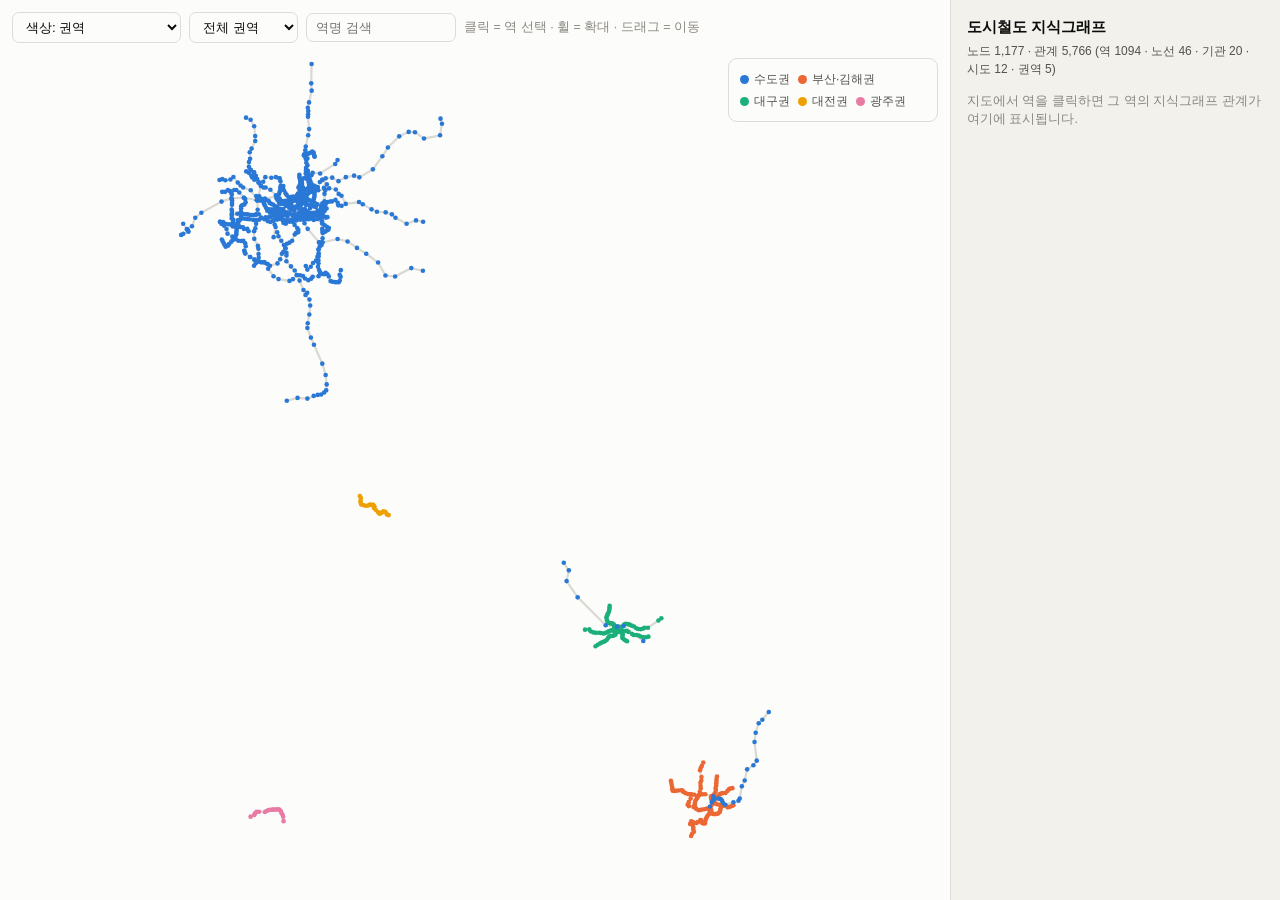
==== commit 4a1c30c3: "Update core scripts and README with corrected graph build" ====
--- a/kg_explorer.html
+++ b/kg_explorer.html
@@ -64,7 +64,7 @@
  </div>
 </div>
 <script>
-const D={"nodes":[["신사",37.5161,127.0198,32,"경기도 신분당선","서울특별시",0,0.0271,0.2731,0,"도시철도 환승역"],["논현",37.5111,127.0214,32,"경기도 신분당선","서울특별시",0,0.0287,0.3163,0,"도시철도 환승역"],["신논현",37.5046,127.0245,32,"경기도 신분당선","서울특별시",0,0.0258,0.2077,0,"도시철도 환승역"],["강남",37.4974,127.0279,32,"경기도 신분당선","서울특별시",0,0.0,0.0538,0,"도시철도 환승역"],["양재(서초구청)",37.4845,127.0341,32,"경기도 신분당선","서울특별시",0,0.0242,0.1136,0,"도시철도 환승역"],["양재시민의숲(매헌)",37.471,127.0384,32,"경기도 신분당선","서울특별시",0,0.0833,0.3603,0,"도시철도 일반역"],["청계산입구",37.4487,127.0543,32,"경기도 신분당선","서울특별시",0,0.0813,0.2355,0,"도시철도 일반역"],["판교",37.3957,127.1112,32,"경기도 신분당선","경기도",0,0.0804,0.2247,0,"도시철도 환승역"],["정자",37.3682,127.1084,32,"경기도 신분당선","경기도",0,0.0974,1.213,0,"도시철도 환승역"],["미금",37.3512,127.1089,32,"경기도 신분당선","경기도",0,0.0951,1.518,1,"도시철도 환승역"],["동천",37.3387,127.1028,32,"경기도 신분당선","경기도",0,0.0126,0.5442,1,"도시철도 일반역"],["수지구청",37.323,127.0956,32,"경기도 신분당선","경기도",0,0.0101,0.3457,1,"도시철도 일반역"],["성복",37.314,127.0808,32,"경기도 신분당선","경기도",0,0.0076,0.192,1,"도시철도 일반역"],["상현",37.2987,127.0696,32,"경기도 신분당선","경기도",0,0.0051,0.044,1,"도시철도 일반역"],["광교중앙(아주대)",37.2877,127.0526,32,"경기도 신분당선","경기도",0,0.0025,-0.0965,1,"도시철도 일반역"],["광교(경기대)",37.3017,127.0449,32,"경기도 신분당선","경기도",0,0.0,-0.083,0,"도시철도 일반역"],["기흥(백남준아트센터)",37.2755,127.117,34,"경기도 용인경전철","경기도",0,0.0349,0.6172,1,"환승역"],["강남대",37.2702,127.1261,34,"경기도 용인경전철","경기도",0,0.0324,0.5223,1,"일반역"],["지석",37.2697,127.1363,34,"경기도 용인경전철","경기도",0,0.03,0.4653,1,"일반역"],["어정",37.275,127.1437,34,"경기도 용인경전철","경기도",0,0.0275,0.4103,1,"일반역"],["동백(용인세브란스)",37.2691,127.1527,34,"경기도 용인경전철","경기도",0,0.025,0.3567,1,"일반역"],["초당",37.2608,127.1595,34,"경기도 용인경전철","경기도",0,0.0226,0.3044,1,"일반역"],["삼가",37.2421,127.1682,34,"경기도 용인경전철","경기도",0,0.0201,0.2553,1,"일반역"],["시청·용인대",37.2394,127.1789,34,"경기도 용인경전철","경기도",0,0.0176,0.2102,1,"일반역"],["명지대",37.2381,127.1903,34,"경기도 용인경전철","경기도",0,0.0151,0.1657,1,"일반역"],["김량장",37.2373,127.1986,34,"경기도 용인경전철","경기도",0,0.0126,0.1212,1,"일반역"],["용인중앙시장(용인예술과학대)",37.2379,127.2091,34,"경기도 용인경전철","경기도",0,0.0101,0.0762,1,"일반역"],["고진",37.2446,127.2142,34,"경기도 용인경전철","경기도",0,0.0076,0.0311,1,"일반역"],["보평",37.259,127.2185,34,"경기도 용인경전철","경기도",0,0.0051,-0.0133,1,"일반역"],["둔전",37.2672,127.2136,34,"경기도 용인경전철","경기도",0,0.0025,-0.0564,1,"일반역"],["전대·에버랜드",37.2854,127.2195,34,"경기도 용인경전철","경기도",0,0.0,-0.0396,0,"일반역"],["서울",37.553,126.9698,37,"공항철도주식회사","서울특별시",0,0.1848,1.1823,0,"환승역"],["공덕",37.5427,126.9516,37,"공항철도주식회사","서울특별시",0,0.1267,0.6402,0,"환승역"],["홍대입구",37.5577,126.9265,37,"공항철도주식회사","서울특별시",0,0.0,-0.0,0,"환승역"],["디지털미디어시티",37.5774,126.898,37,"공항철도주식회사","서울특별시",0,0.0816,0.5415,0,"환승역"],["마곡나루",37.5658,126.8276,37,"공항철도주식회사","서울특별시",0,0.0,0.0145,0,"환승역"],["김포공항",37.5621,126.8015,37,"공항철도주식회사","서울특별시",0,0.0,-0.0,0,"환승역"],["계양",37.5718,126.7363,37,"공항철도주식회사","인천광역시",0,0.0076,0.3422,1,"환승역"],["검암",37.5692,126.6735,37,"공항철도주식회사","인천광역시",0,0.0286,1.3346,1,"환승역"],["청라국제도시",37.5565,126.6247,37,"공항철도주식회사","인천광역시",0,0.025,0.3186,1,"일반역"],["영종",37.5121,126.5242,37,"공항철도주식회사","인천광역시",0,0.0226,0.1541,1,"일반역"],["운서",37.4928,126.4937,37,"공항철도주식회사","인천광역시",0,0.0201,0.0553,1,"일반역"],["공항화물청사",37.459,126.4774,37,"공항철도주식회사","인천광역시",0,0.0176,-0.0369,1,"일반역"],["인천공항1터미널",37.4476,126.4523,37,"공항철도주식회사","인천광역시",0,0.0151,-0.1235,1,"환승역"],["인천공항2터미널",37.4687,126.4334,37,"공항철도주식회사","인천광역시",0,0.0,-0.0839,0,"일반역"],["녹동",35.107,126.9339,13,"광주교통공사","광주광역시",4,0.0,0.0,0,"일반역"],["소태",35.1241,126.932,13,"광주교통공사","광주광역시",4,0.0,0.0,0,"일반역"],["학동증심사입구",35.133,126.9284,13,"광주교통공사","광주광역시",4,0.0,0.0,0,"일반역"],["남광주",35.139,126.9232,13,"광주교통공사","광주광역시",4,0.0,0.0,0,"일반역"],["문화전당(구도청)",35.1466,126.9201,13,"광주교통공사","광주광역시",4,0.0,0.0,0,"일반역"],["금남로4가",35.151,126.9144,13,"광주교통공사","광주광역시",4,0.0,0.0,0,"일반역"],["금남로5가",35.1537,126.91,13,"광주교통공사","광주광역시",4,0.0,0.0,0,"일반역"],["양동시장",35.1542,126.9011,13,"광주교통공사","광주광역시",4,0.0,0.0,0,"일반역"],["돌고개",35.152,126.8956,13,"광주교통공사","광주광역시",4,0.0,0.0,0,"일반역"],["농성",35.1534,126.884,13,"광주교통공사","광주광역시",4,0.0,0.0,0,"일반역"],["화정",35.1521,126.8767,13,"광주교통공사","광주광역시",4,0.0,0.0,0,"일반역"],["쌍촌",35.1518,126.8695,13,"광주교통공사","광주광역시",4,0.0,0.0,0,"일반역"],["운천",35.1505,126.8587,13,"광주교통공사","광주광역시",4,0.0,0.0,0,"일반역"],["상무",35.1468,126.8486,13,"광주교통공사","광주광역시",4,0.0,0.0,0,"일반역"],["김대중컨벤션센터(마륵)",35.1432,126.8414,13,"광주교통공사","광주광역시",4,0.0,0.0,0,"일반역"],["공항",35.1442,126.8115,13,"광주교통공사","광주광역시",4,0.0,0.0,0,"일반역"],["송정공원",35.1436,126.7992,13,"광주교통공사","광주광역시",4,0.0,0.0,0,"일반역"],["광주송정역",35.1375,126.7915,13,"광주교통공사","광주광역시",4,0.0,0.0,0,"일반역"],["도산",35.1317,126.7879,13,"광주교통공사","광주광역시",4,0.0,0.0,0,"일반역"],["평동",35.1247,126.7696,13,"광주교통공사","광주광역시",4,0.0,0.0,0,"일반역"],["동구릉",37.6106,127.1351,6,"구리도시공사","경기도",0,0.0,-0.0352,0,"일반역"],["구리(구리전통시장)",37.6026,127.1407,6,"구리도시공사","경기도",0,0.0447,0.9594,1,"일반역"],["장자호수공원",37.5872,127.1379,6,"구리도시공사","경기도",0,0.0,-0.041,0,"일반역"],["양촌역",37.6416,126.6147,14,"김포골드라인에스알에스㈜","경기도",0,0.0,-0.0486,0,"일반역"],["구래역",37.6454,126.6285,14,"김포골드라인에스알에스㈜","경기도",0,0.0025,-0.1281,1,"일반역"],["마산역",37.6406,126.6439,14,"김포골드라인에스알에스㈜","경기도",0,0.0051,-0.0502,1,"일반역"],["장기역",37.644,126.669,14,"김포골드라인에스알에스㈜","경기도",0,0.0076,0.1751,1,"일반역"],["운양역",37.6539,126.6838,14,"김포골드라인에스알에스㈜","경기도",0,0.0101,0.4009,1,"일반역"],["걸포북변역",37.6316,126.7057,14,"김포골드라인에스알에스㈜","경기도",0,0.0126,0.6486,1,"일반역"],["사우역",37.6204,126.7197,14,"김포골드라인에스알에스㈜","경기도",0,0.0151,0.9136,1,"일반역"],["풍무역",37.6123,126.7326,14,"김포골드라인에스알에스㈜","경기도",0,0.0176,1.1734,1,"일반역"],["고촌역",37.6013,126.7704,14,"김포골드라인에스알에스㈜","경기도",0,0.0201,1.4672,1,"일반역"],["김포공항역",37.5623,126.8018,14,"김포골드라인에스알에스㈜","서울특별시",0,0.0038,0.1258,1,"환승역"],["샛강",37.5172,126.9294,29,"남서울경전철 주식회사","서울특별시",0,0.0,0.038,0,"환승역"],["대방",37.5128,126.9253,29,"남서울경전철 주식회사","서울특별시",0,0.0,0.07,0,"환승역"],["서울지방병무청",37.506,126.9228,29,"남서울경전철 주식회사","서울특별시",0,0.0706,0.6764,0,"일반역"],["보라매",37.5003,126.9205,29,"남서울경전철 주식회사","서울특별시",0,0.0766,1.1386,0,"환승역"],["보라매공원",37.4952,126.9183,29,"남서울경전철 주식회사","서울특별시",0,0.0134,0.4677,0,"일반역"],["보라매병원",37.493,126.9239,29,"남서울경전철 주식회사","서울특별시",0,0.0117,0.3835,0,"일반역"],["당곡",37.49,126.9276,29,"남서울경전철 주식회사","서울특별시",0,0.0102,0.3201,0,"일반역"],["신림",37.4849,126.9296,29,"남서울경전철 주식회사","서울특별시",0,0.0133,1.0137,1,"환승역"],["서원",37.4783,126.9332,29,"남서울경전철 주식회사","서울특별시",0,0.0051,0.5718,1,"일반역"],["서울대벤처타운",37.472,126.934,29,"남서울경전철 주식회사","서울특별시",0,0.0025,0.1957,1,"일반역"],["관악산",37.4692,126.945,29,"남서울경전철 주식회사","서울특별시",0,0.0,-0.0025,0,"일반역"],["진접역",37.7205,127.2032,43,"남양주도시공사","경기도",0,0.0,-0.1014,0,"일반역"],["오남역",37.7054,127.1916,43,"남양주도시공사","경기도",0,0.0025,-0.0378,1,"일반역"],["별내별가람역",37.6678,127.1162,43,"남양주도시공사","경기도",0,0.0051,0.1857,1,"일반역"],["별내역",37.6425,127.1273,30,"남양주도시공사","경기도",0,0.0,-0.0047,0,"환승역"],["다산역",37.6244,127.1498,30,"남양주도시공사","경기도",0,0.0,-0.0461,0,"일반역"],["설화명곡",35.7986,128.4894,16,"대구교통공사","대구광역시",2,0.0,0.0,0,"일반역"],["화원",35.8043,128.5004,16,"대구교통공사","대구광역시",2,0.0,0.0,0,"일반역"],["대곡(정부대구청사)",35.8096,128.5126,16,"대구교통공사","대구광역시",2,0.0,0.0,0,"일반역"],["진천",35.8138,128.5224,16,"대구교통공사","대구광역시",2,0.0,0.0,0,"일반역"],["월배",35.8161,128.5301,16,"대구교통공사","대구광역시",2,0.0,0.0,0,"일반역"],["상인",35.8189,128.5376,16,"대구교통공사","대구광역시",2,0.0,0.0,0,"일반역"],["월촌",35.8237,128.5455,16,"대구교통공사","대구광역시",2,0.0,0.0,0,"일반역"],["송현",35.8311,128.5518,16,"대구교통공사","대구광역시",2,0.0,0.0,0,"일반역"],["서부정류장(관문시장)",35.8373,128.5571,16,"대구교통공사","대구광역시",2,0.0,0.0,0,"일반역"],["대명",35.8393,128.5653,16,"대구교통공사","대구광역시",2,0.0,0.0,0,"일반역"],["안지랑",35.8392,128.574,16,"대구교통공사","대구광역시",2,0.0,0.0,0,"일반역"],["현충로",35.8407,128.5808,16,"대구교통공사","대구광역시",2,0.0,0.0,0,"일반역"],["영대병원",35.8443,128.5882,16,"대구교통공사","대구광역시",2,0.0,0.0,0,"일반역"],["교대",35.8511,128.5906,16,"대구교통공사","대구광역시",2,0.0,0.0,0,"일반역"],["명덕(2.28민주운동기념회관)",35.8574,128.5909,16,"대구교통공사","대구광역시",2,0.0,0.0,0,"환승역"],["반월당",35.8639,128.5933,16,"대구교통공사","대구광역시",2,0.0,0.0,0,"환승역"],["중앙로",35.8709,128.5939,16,"대구교통공사","대구광역시",2,0.0,0.0,0,"일반역"],["대구역",35.8764,128.5969,16,"대구교통공사","대구광역시",2,0.0,0.0,0,"일반역"],["칠성시장",35.8762,128.6049,16,"대구교통공사","대구광역시",2,0.0,0.0,0,"일반역"],["신천(경북대입구)",35.8745,128.6172,16,"대구교통공사","대구광역시",2,0.0,0.0,0,"일반역"],["동대구역",35.8776,128.6272,16,"대구교통공사","대구광역시",2,0.0,0.0,0,"일반역"],["동구청(큰고개)",35.8845,128.6323,16,"대구교통공사","대구광역시",2,0.0,0.0,0,"일반역"],["아양교(대구국제공항입구)",35.8872,128.6396,16,"대구교통공사","대구광역시",2,0.0,0.0,0,"일반역"],["동촌(동촌유원지)",35.886,128.6505,16,"대구교통공사","대구광역시",2,0.0,0.0,0,"일반역"],["해안",35.8838,128.6591,16,"대구교통공사","대구광역시",2,0.0,0.0,0,"일반역"],["방촌",35.8799,128.6698,16,"대구교통공사","대구광역시",2,0.0,0.0,0,"일반역"],["용계",35.8763,128.6814,16,"대구교통공사","대구광역시",2,0.0,0.0,0,"일반역"],["율하",35.8698,128.6928,16,"대구교통공사","대구광역시",2,0.0,0.0,0,"일반역"],["신기",35.8668,128.7017,16,"대구교통공사","대구광역시",2,0.0,0.0,0,"일반역"],["반야월",35.8659,128.7137,16,"대구교통공사","대구광역시",2,0.0,0.0,0,"일반역"],["각산",35.8679,128.7238,16,"대구교통공사","대구광역시",2,0.0,0.0,0,"일반역"],["안심(혁신도시·첨복단지)",35.8712,128.7338,16,"대구교통공사","대구광역시",2,0.0,0.0,0,"일반역"],["대구한의대병원",35.8717,128.7508,16,"대구교통공사","대구광역시",2,0.0,0.0,0,"일반역"],["부호(경일대·호산대)",35.9003,128.8031,16,"대구교통공사","경상북도",2,0.0,0.0,0,"일반역"],["하양(대구가톨릭대)",35.9094,128.8175,16,"대구교통공사","경상북도",2,0.0,0.0,0,"일반역"],["문양",35.8641,128.437,17,"대구교통공사","대구광역시",2,0.0,0.0,0,"일반역"],["다사",35.865,128.4583,17,"대구교통공사","대구광역시",2,0.0,0.0,0,"일반역"],["대실",35.8573,128.4656,17,"대구교통공사","대구광역시",2,0.0,0.0,0,"일반역"],["강창",35.8531,128.479,17,"대구교통공사","대구광역시",2,0.0,0.0,0,"일반역"],["계명대",35.8515,128.492,17,"대구교통공사","대구광역시",2,0.0,0.0,0,"일반역"],["성서산업단지",35.8518,128.5072,17,"대구교통공사","대구광역시",2,0.0,0.0,0,"일반역"],["이곡",35.8506,128.5158,17,"대구교통공사","대구광역시",2,0.0,0.0,0,"일반역"],["용산(서부법원․검찰청입구)",35.8491,128.5288,17,"대구교통공사","대구광역시",2,0.0,0.0,0,"일반역"],["죽전",35.8504,128.5371,17,"대구교통공사","대구광역시",2,0.0,0.0,0,"일반역"],["감삼",35.8543,128.5479,17,"대구교통공사","대구광역시",2,0.0,0.0,0,"일반역"],["두류",35.8572,128.5555,17,"대구교통공사","대구광역시",2,0.0,0.0,0,"일반역"],["내당",35.8602,128.5646,17,"대구교통공사","대구광역시",2,0.0,0.0,0,"일반역"],["반고개",35.8623,128.5728,17,"대구교통공사","대구광역시",2,0.0,0.0,0,"일반역"],["청라언덕",35.865,128.5823,17,"대구교통공사","대구광역시",2,0.0,0.0,0,"환승역"],["반월당",35.8656,128.5933,17,"대구교통공사","대구광역시",2,0.0,0.0,0,"환승역"],["경대병원",35.8631,128.6032,17,"대구교통공사","대구광역시",2,0.0,0.0,0,"일반역"],["대구은행(대구교육청)",35.8599,128.614,17,"대구교통공사","대구광역시",2,0.0,0.0,0,"일반역"],["범어",35.8591,128.6257,17,"대구교통공사","대구광역시",2,0.0,0.0,0,"일반역"],["수성구청(KBS)",35.8587,128.636,17,"대구교통공사","대구광역시",2,0.0,0.0,0,"일반역"],["만촌",35.8588,128.645,17,"대구교통공사","대구광역시",2,0.0,0.0,0,"일반역"],["담티(수성대·대륜)",35.8548,128.6542,17,"대구교통공사","대구광역시",2,0.0,0.0,0,"일반역"],["연호",35.8465,128.6719,17,"대구교통공사","대구광역시",2,0.0,0.0,0,"일반역"],["수성알파시티(삼성라이온즈파크)",35.8427,128.68,17,"대구교통공사","대구광역시",2,0.0,0.0,0,"일반역"],["고산",35.843,128.6934,17,"대구교통공사","대구광역시",2,0.0,0.0,0,"일반역"],["신매",35.8408,128.705,17,"대구교통공사","대구광역시",2,0.0,0.0,0,"일반역"],["사월",35.8371,128.7152,17,"대구교통공사","대구광역시",2,0.0,0.0,0,"일반역"],["정평",35.8341,128.7287,17,"대구교통공사","경상북도",2,0.0,0.0,0,"일반역"],["임당",35.8341,128.7411,17,"대구교통공사","경상북도",2,0.0,0.0,0,"일반역"],["영남대",35.8364,128.753,17,"대구교통공사","경상북도",2,0.0,0.0,0,"일반역"],["칠곡경대병원",35.9584,128.5599,18,"대구교통공사","대구광역시",2,0.0,0.0,0,"일반역"],["학정",35.9516,128.5592,18,"대구교통공사","대구광역시",2,0.0,0.0,0,"일반역"],["팔거(국립농관원통계청)",35.944,128.5583,18,"대구교통공사","대구광역시",2,0.0,0.0,0,"일반역"],["동천",35.9377,128.5567,18,"대구교통공사","대구광역시",2,0.0,0.0,0,"일반역"],["칠곡운암",35.9315,128.5545,18,"대구교통공사","대구광역시",2,0.0,0.0,0,"일반역"],["구암(과학대보건대입구)",35.9257,128.5503,18,"대구교통공사","대구광역시",2,0.0,0.0,0,"일반역"],["태전",35.9196,128.5474,18,"대구교통공사","대구광역시",2,0.0,0.0,0,"일반역"],["매천",35.9126,128.5434,18,"대구교통공사","대구광역시",2,0.0,0.0,0,"일반역"],["매천시장",35.9044,128.5458,18,"대구교통공사","대구광역시",2,0.0,0.0,0,"일반역"],["팔달",35.8978,128.5468,18,"대구교통공사","대구광역시",2,0.0,0.0,0,"일반역"],["공단",35.892,128.5536,18,"대구교통공사","대구광역시",2,0.0,0.0,0,"일반역"],["만평",35.8899,128.561,18,"대구교통공사","대구광역시",2,0.0,0.0,0,"일반역"],["팔달시장",35.8888,128.5679,18,"대구교통공사","대구광역시",2,0.0,0.0,0,"일반역"],["원대",35.8879,128.5744,18,"대구교통공사","대구광역시",2,0.0,0.0,0,"일반역"],["북구청 (대구iM뱅크파크)",35.8838,128.5814,18,"대구교통공사","대구광역시",2,0.0,0.0,0,"일반역"],["달성공원",35.8757,128.5821,18,"대구교통공사","대구광역시",2,0.0,0.0,0,"일반역"],["서문시장(동산병원)",35.8697,128.5822,18,"대구교통공사","대구광역시",2,0.0,0.0,0,"일반역"],["청라언덕(신남)",35.8642,128.5824,18,"대구교통공사","대구광역시",2,0.0,0.0,0,"환승역"],["남산(계명네거리)",35.8567,128.5835,18,"대구교통공사","대구광역시",2,0.0,0.0,0,"일반역"],["명덕(2·28민주운동기념회관)",35.8569,128.59,18,"대구교통공사","대구광역시",2,0.0,0.0,0,"환승역"],["건들바위",35.8554,128.5997,18,"대구교통공사","대구광역시",2,0.0,0.0,0,"일반역"],["대봉교",35.855,128.6064,18,"대구교통공사","대구광역시",2,0.0,0.0,0,"일반역"],["수성시장",35.8543,128.616,18,"대구교통공사","대구광역시",2,0.0,0.0,0,"일반역"],["수성구민운동장",35.8524,128.6251,18,"대구교통공사","대구광역시",2,0.0,0.0,0,"일반역"],["어린이세상",35.8452,128.6245,18,"대구교통공사","대구광역시",2,0.0,0.0,0,"일반역"],["황금",35.8391,128.6239,18,"대구교통공사","대구광역시",2,0.0,0.0,0,"일반역"],["수성못(TBC)",35.8314,128.6232,18,"대구교통공사","대구광역시",2,0.0,0.0,0,"일반역"],["지산",35.8252,128.632,18,"대구교통공사","대구광역시",2,0.0,0.0,0,"일반역"],["범물",35.8208,128.6401,18,"대구교통공사","대구광역시",2,0.0,0.0,0,"일반역"],["용지",35.8183,128.6465,18,"대구교통공사","대구광역시",2,0.0,0.0,0,"일반역"],["판암",36.3169,127.4583,19,"대전교통공사","대전광역시",3,0.0,0.0,0,"일반역"],["신흥",36.3197,127.4488,19,"대전교통공사","대전광역시",3,0.0,0.0,0,"일반역"],["대동",36.3295,127.4428,19,"대전교통공사","대전광역시",3,0.0,0.0,0,"일반역"],["대전",36.3316,127.4331,19,"대전교통공사","대전광역시",3,0.0,0.0,0,"일반역"],["중앙로",36.3287,127.4258,19,"대전교통공사","대전광역시",3,0.0,0.0,0,"일반역"],["중구청",36.3248,127.4196,19,"대전교통공사","대전광역시",3,0.0,0.0,0,"일반역"],["서대전네거리",36.3224,127.4125,19,"대전교통공사","대전광역시",3,0.0,0.0,0,"일반역"],["오룡",36.3286,127.405,19,"대전교통공사","대전광역시",3,0.0,0.0,0,"일반역"],["용문",36.3383,127.3933,19,"대전교통공사","대전광역시",3,0.0,0.0,0,"일반역"],["탄방",36.3454,127.3846,19,"대전교통공사","대전광역시",3,0.0,0.0,0,"일반역"],["시청",36.3517,127.3867,19,"대전교통공사","대전광역시",3,0.0,0.0,0,"일반역"],["정부청사",36.3577,127.381,19,"대전교통공사","대전광역시",3,0.0,0.0,0,"일반역"],["갈마",36.3575,127.3726,19,"대전교통공사","대전광역시",3,0.0,0.0,0,"일반역"],["월평",36.3583,127.3644,19,"대전교통공사","대전광역시",3,0.0,0.0,0,"일반역"],["갑천",36.3546,127.3545,19,"대전교통공사","대전광역시",3,0.0,0.0,0,"일반역"],["유성온천",36.3537,127.3415,19,"대전교통공사","대전광역시",3,0.0,0.0,0,"일반역"],["구암",36.3566,127.3308,19,"대전교통공사","대전광역시",3,0.0,0.0,0,"일반역"],["현충원",36.359,127.3215,19,"대전교통공사","대전광역시",3,0.0,0.0,0,"일반역"],["월드컵경기장",36.3668,127.3179,19,"대전교통공사","대전광역시",3,0.0,0.0,0,"일반역"],["노은",36.3742,127.3178,19,"대전교통공사","대전광역시",3,0.0,0.0,0,"일반역"],["지족",36.3841,127.3195,19,"대전교통공사","대전광역시",3,0.0,0.0,0,"일반역"],["반석",36.3921,127.3146,19,"대전교통공사","대전광역시",3,0.0,0.0,0,"일반역"],["다대포해수욕장",35.0482,128.9659,22,"부산광역시 부산교통공사","부산광역시",1,0.0,0.0,0,"일반역"],["다대포항",35.0573,128.9712,22,"부산광역시 부산교통공사","부산광역시",1,0.0,0.0,0,"일반역"],["낫개",35.0652,128.9797,22,"부산광역시 부산교통공사","부산광역시",1,0.0,0.0,0,"일반역"],["신장림",35.0742,128.9765,22,"부산광역시 부산교통공사","부산광역시",1,0.0,0.0,0,"일반역"],["장림",35.0816,128.9773,22,"부산광역시 부산교통공사","부산광역시",1,0.0,0.0,0,"일반역"],["동매",35.0898,128.974,22,"부산광역시 부산교통공사","부산광역시",1,0.0,0.0,0,"일반역"],["신평",35.0956,128.9606,22,"부산광역시 부산교통공사","부산광역시",1,0.0,0.0,0,"일반역"],["하단",35.1061,128.9667,22,"부산광역시 부산교통공사","부산광역시",1,0.0,0.0,0,"일반역"],["당리",35.1033,128.9742,22,"부산광역시 부산교통공사","부산광역시",1,0.0,0.0,0,"일반역"],["사하",35.0997,128.9833,22,"부산광역시 부산교통공사","부산광역시",1,0.0,0.0,0,"일반역"],["괴정",35.1,128.9925,22,"부산광역시 부산교통공사","부산광역시",1,0.0,0.0,0,"일반역"],["대티",35.1031,128.9997,22,"부산광역시 부산교통공사","부산광역시",1,0.0,0.0,0,"일반역"],["서대신",35.1108,129.0119,22,"부산광역시 부산교통공사","부산광역시",1,0.0,0.0,0,"일반역"],["동대신",35.1106,129.0176,22,"부산광역시 부산교통공사","부산광역시",1,0.0,0.0,0,"일반역"],["토성",35.1008,129.0197,22,"부산광역시 부산교통공사","부산광역시",1,0.0,0.0,0,"일반역"],["자갈치",35.0975,129.0269,22,"부산광역시 부산교통공사","부산광역시",1,0.0,0.0,0,"일반역"],["남포",35.0978,129.0347,22,"부산광역시 부산교통공사","부산광역시",1,0.0,0.0,0,"일반역"],["중앙",35.1039,129.0364,22,"부산광역시 부산교통공사","부산광역시",1,0.0,0.0,0,"일반역"],["부산역",35.1153,129.0397,22,"부산광역시 부산교통공사","부산광역시",1,0.0,0.0,0,"일반역"],["초량",35.1211,129.043,22,"부산광역시 부산교통공사","부산광역시",1,0.0,0.0,0,"일반역"],["부산진",35.1278,129.0478,22,"부산광역시 부산교통공사","부산광역시",1,0.0,0.0,0,"일반역"],["좌천",35.1342,129.0542,22,"부산광역시 부산교통공사","부산광역시",1,0.0,0.0,0,"일반역"],["범일",35.1414,129.0594,22,"부산광역시 부산교통공사","부산광역시",1,0.0,0.0,0,"일반역"],["범내골",35.1472,129.0592,22,"부산광역시 부산교통공사","부산광역시",1,0.0,0.0,0,"일반역"],["서면",35.1578,129.0592,22,"부산광역시 부산교통공사","부산광역시",1,0.0,0.0,0,"환승역"],["부전",35.1625,129.0628,22,"부산광역시 부산교통공사","부산광역시",1,0.0,0.0,0,"일반역"],["양정",35.173,129.0712,22,"부산광역시 부산교통공사","부산광역시",1,0.0,0.0,0,"일반역"],["시청(연제)",35.1797,129.0767,22,"부산광역시 부산교통공사","부산광역시",1,0.0,0.0,0,"일반역"],["연산",35.1861,129.0817,22,"부산광역시 부산교통공사","부산광역시",1,0.0,0.0,0,"환승역"],["교대",35.1958,129.08,22,"부산광역시 부산교통공사","부산광역시",1,0.0,0.0,0,"환승역"],["동래",35.2056,129.0785,22,"부산광역시 부산교통공사","부산광역시",1,0.0,0.0,0,"환승역"],["명륜",35.2122,129.0794,22,"부산광역시 부산교통공사","부산광역시",1,0.0,0.0,0,"일반역"],["온천장",35.2206,129.0867,22,"부산광역시 부산교통공사","부산광역시",1,0.0,0.0,0,"일반역"],["부산대",35.23,129.0894,22,"부산광역시 부산교통공사","부산광역시",1,0.0,0.0,0,"일반역"],["장전",35.2381,129.0881,22,"부산광역시 부산교통공사","부산광역시",1,0.0,0.0,0,"일반역"],["구서",35.2474,129.0913,22,"부산광역시 부산교통공사","부산광역시",1,0.0,0.0,0,"일반역"],["두실",35.2569,129.0914,22,"부산광역시 부산교통공사","부산광역시",1,0.0,0.0,0,"일반역"],["남산",35.2653,129.0925,22,"부산광역시 부산교통공사","부산광역시",1,0.0,0.0,0,"일반역"],["범어사",35.2733,129.0927,22,"부산광역시 부산교통공사","부산광역시",1,0.0,0.0,0,"일반역"],["노포",35.2836,129.095,22,"부산광역시 부산교통공사","부산광역시",1,0.0,0.0,0,"일반역"],["장산",35.17,129.1769,23,"부산광역시 부산교통공사","부산광역시",1,0.0,0.0,0,"일반역"],["중동",35.1667,129.1689,23,"부산광역시 부산교통공사","부산광역시",1,0.0,0.0,0,"일반역"],["해운대",35.1635,129.1586,23,"부산광역시 부산교통공사","부산광역시",1,0.0,0.0,0,"일반역"],["동백",35.1615,129.1479,23,"부산광역시 부산교통공사","부산광역시",1,0.0,0.0,0,"일반역"],["벡스코",35.1691,129.1384,23,"부산광역시 부산교통공사","부산광역시",1,0.0,0.0,0,"환승역"],["센텀시티",35.1689,129.1318,23,"부산광역시 부산교통공사","부산광역시",1,0.0,0.0,0,"일반역"],["민락",35.1672,129.1219,23,"부산광역시 부산교통공사","부산광역시",1,0.0,0.0,0,"일반역"],["수영",35.1658,129.1148,23,"부산광역시 부산교통공사","부산광역시",1,0.0,0.0,0,"환승역"],["광안",35.1579,129.1132,23,"부산광역시 부산교통공사","부산광역시",1,0.0,0.0,0,"일반역"],["금련산",35.1499,129.111,23,"부산광역시 부산교통공사","부산광역시",1,0.0,0.0,0,"일반역"],["남천",35.1422,129.108,23,"부산광역시 부산교통공사","부산광역시",1,0.0,0.0,0,"일반역"],["경성대·부경대",35.1376,129.1005,23,"부산광역시 부산교통공사","부산광역시",1,0.0,0.0,0,"일반역"],["대연",35.1351,129.0922,23,"부산광역시 부산교통공사","부산광역시",1,0.0,0.0,0,"일반역"],["못골",35.1347,129.0844,23,"부산광역시 부산교통공사","부산광역시",1,0.0,0.0,0,"일반역"],["지게골",35.1356,129.0744,23,"부산광역시 부산교통공사","부산광역시",1,0.0,0.0,0,"일반역"],["문현",35.1391,129.0674,23,"부산광역시 부산교통공사","부산광역시",1,0.0,0.0,0,"일반역"],["국제금융센터·부산은행",35.1458,129.0667,23,"부산광역시 부산교통공사","부산광역시",1,0.0,0.0,0,"일반역"],["전포",35.1531,129.0653,23,"부산광역시 부산교통공사","부산광역시",1,0.0,0.0,0,"일반역"],["서면",35.1577,129.0585,23,"부산광역시 부산교통공사","부산광역시",1,0.0,0.0,0,"환승역"],["부암",35.1574,129.0502,23,"부산광역시 부산교통공사","부산광역시",1,0.0,0.0,0,"일반역"],["가야",35.1559,129.0428,23,"부산광역시 부산교통공사","부산광역시",1,0.0,0.0,0,"일반역"],["동의대",35.1541,129.0325,23,"부산광역시 부산교통공사","부산광역시",1,0.0,0.0,0,"일반역"],["개금",35.1532,129.0206,23,"부산광역시 부산교통공사","부산광역시",1,0.0,0.0,0,"일반역"],["냉정",35.1512,129.0123,23,"부산광역시 부산교통공사","부산광역시",1,0.0,0.0,0,"일반역"],["주례",35.1505,129.0031,23,"부산광역시 부산교통공사","부산광역시",1,0.0,0.0,0,"일반역"],["감전",35.1555,128.9911,23,"부산광역시 부산교통공사","부산광역시",1,0.0,0.0,0,"일반역"],["사상",35.1622,128.9847,23,"부산광역시 부산교통공사","부산광역시",1,0.0,0.0,0,"환승역"],["덕포",35.1738,128.9839,23,"부산광역시 부산교통공사","부산광역시",1,0.0,0.0,0,"일반역"],["모덕",35.1804,128.9856,23,"부산광역시 부산교통공사","부산광역시",1,0.0,0.0,0,"일반역"],["모라",35.1897,128.9886,23,"부산광역시 부산교통공사","부산광역시",1,0.0,0.0,0,"일반역"],["구남",35.1968,128.9949,23,"부산광역시 부산교통공사","부산광역시",1,0.0,0.0,0,"일반역"],["구명",35.2025,128.9993,23,"부산광역시 부산교통공사","부산광역시",1,0.0,0.0,0,"일반역"],["덕천",35.2101,129.0053,23,"부산광역시 부산교통공사","부산광역시",1,0.0,0.0,0,"환승역"],["수정",35.2234,129.0092,23,"부산광역시 부산교통공사","부산광역시",1,0.0,0.0,0,"일반역"],["화명",35.2358,129.0139,23,"부산광역시 부산교통공사","부산광역시",1,0.0,0.0,0,"일반역"],["율리",35.2467,129.0129,23,"부산광역시 부산교통공사","부산광역시",1,0.0,0.0,0,"일반역"],["동원",35.2586,129.0124,23,"부산광역시 부산교통공사","부산광역시",1,0.0,0.0,0,"일반역"],["금곡",35.2673,129.0169,23,"부산광역시 부산교통공사","부산광역시",1,0.0,0.0,0,"일반역"],["호포",35.281,129.0175,23,"부산광역시 부산교통공사","경상남도",1,0.0,0.0,0,"일반역"],["증산",35.3083,129.0103,23,"부산광역시 부산교통공사","경상남도",1,0.0,0.0,0,"일반역"],["부산대양산캠퍼스",35.317,129.0138,23,"부산광역시 부산교통공사","경상남도",1,0.0,0.0,0,"일반역"],["남양산",35.3253,129.0194,23,"부산광역시 부산교통공사","경상남도",1,0.0,0.0,0,"일반역"],["양산",35.3385,129.0264,23,"부산광역시 부산교통공사","경상남도",1,0.0,0.0,0,"일반역"],["수영",35.1677,129.1146,24,"부산광역시 부산교통공사","부산광역시",1,0.0,0.0,0,"환승역"],["망미",35.1715,129.1082,24,"부산광역시 부산교통공사","부산광역시",1,0.0,0.0,0,"일반역"],["배산",35.1735,129.0955,24,"부산광역시 부산교통공사","부산광역시",1,0.0,0.0,0,"일반역"],["물만골",35.1768,129.0857,24,"부산광역시 부산교통공사","부산광역시",1,0.0,0.0,0,"일반역"],["연산",35.1861,129.0815,24,"부산광역시 부산교통공사","부산광역시",1,0.0,0.0,0,"환승역"],["거제",35.1886,129.0739,24,"부산광역시 부산교통공사","부산광역시",1,0.0,0.0,0,"환승역"],["종합운동장",35.1912,129.0675,24,"부산광역시 부산교통공사","부산광역시",1,0.0,0.0,0,"일반역"],["사직",35.199,129.065,24,"부산광역시 부산교통공사","부산광역시",1,0.0,0.0,0,"일반역"],["미남",35.2055,129.0681,24,"부산광역시 부산교통공사","부산광역시",1,0.0,0.0,0,"환승역"],["만덕",35.213,129.0365,24,"부산광역시 부산교통공사","부산광역시",1,0.0,0.0,0,"일반역"],["남산정",35.2133,129.0239,24,"부산광역시 부산교통공사","부산광역시",1,0.0,0.0,0,"일반역"],["숙등",35.212,129.0128,24,"부산광역시 부산교통공사","부산광역시",1,0.0,0.0,0,"일반역"],["덕천",35.2101,129.0055,24,"부산광역시 부산교통공사","부산광역시",1,0.0,0.0,0,"환승역"],["구포",35.2064,128.9963,24,"부산광역시 부산교통공사","부산광역시",1,0.0,0.0,0,"일반역"],["강서구청",35.2112,128.9818,24,"부산광역시 부산교통공사","부산광역시",1,0.0,0.0,0,"일반역"],["체육공원",35.2126,128.9689,24,"부산광역시 부산교통공사","부산광역시",1,0.0,0.0,0,"일반역"],["대저",35.2134,128.9607,24,"부산광역시 부산교통공사","부산광역시",1,0.0,0.0,0,"환승역"],["미남",35.2064,129.0687,21,"부산광역시 부산교통공사","부산광역시",1,0.0,0.0,0,"환승역"],["동래",35.2047,129.0774,21,"부산광역시 부산교통공사","부산광역시",1,0.0,0.0,0,"환승역"],["수안",35.2018,129.0838,21,"부산광역시 부산교통공사","부산광역시",1,0.0,0.0,0,"일반역"],["낙민",35.2002,129.0908,21,"부산광역시 부산교통공사","부산광역시",1,0.0,0.0,0,"일반역"],["충렬사",35.1999,129.0976,21,"부산광역시 부산교통공사","부산광역시",1,0.0,0.0,0,"일반역"],["명장",35.205,129.1016,21,"부산광역시 부산교통공사","부산광역시",1,0.0,0.0,0,"일반역"],["서동",35.2133,129.1077,21,"부산광역시 부산교통공사","부산광역시",1,0.0,0.0,0,"일반역"],["금사",35.2158,129.1152,21,"부산광역시 부산교통공사","부산광역시",1,0.0,0.0,0,"일반역"],["반여농산물시장",35.2178,129.124,21,"부산광역시 부산교통공사","부산광역시",1,0.0,0.0,0,"일반역"],["석대",35.2182,129.1372,21,"부산광역시 부산교통공사","부산광역시",1,0.0,0.0,0,"일반역"],["영산대",35.2258,129.1462,21,"부산광역시 부산교통공사","부산광역시",1,0.0,0.0,0,"일반역"],["윗반송",35.2325,129.154,21,"부산광역시 부산교통공사","부산광역시",1,0.0,0.0,0,"일반역"],["고촌",35.236,129.1605,21,"부산광역시 부산교통공사","부산광역시",1,0.0,0.0,0,"일반역"],["안평",35.2373,129.1718,21,"부산광역시 부산교통공사","부산광역시",1,0.0,0.0,0,"일반역"],["사상",35.1623,128.9859,25,"부산-김해경전철㈜","부산광역시",1,0.0,0.0,0,"환승역"],["괘법르네시떼",35.1633,128.9777,25,"부산-김해경전철㈜","부산광역시",1,0.0,0.0,0,"일반역"],["서부산유통지구",35.1664,128.9549,25,"부산-김해경전철㈜","부산광역시",1,0.0,0.0,0,"일반역"],["공항",35.1719,128.9486,25,"부산-김해경전철㈜","부산광역시",1,0.0,0.0,0,"일반역"],["덕두",35.182,128.9542,25,"부산-김해경전철㈜","부산광역시",1,0.0,0.0,0,"일반역"],["등구",35.1961,128.9636,25,"부산-김해경전철㈜","부산광역시",1,0.0,0.0,0,"일반역"],["대저",35.2131,128.9606,25,"부산-김해경전철㈜","부산광역시",1,0.0,0.0,0,"환승역"],["평강",35.2141,128.9508,25,"부산-김해경전철㈜","부산광역시",1,0.0,0.0,0,"일반역"],["대사",35.2177,128.9384,25,"부산-김해경전철㈜","부산광역시",1,0.0,0.0,0,"일반역"],["불암",35.2222,128.9279,25,"부산-김해경전철㈜","경상남도",1,0.0,0.0,0,"일반역"],["지내",35.2275,128.9237,25,"부산-김해경전철㈜","경상남도",1,0.0,0.0,0,"일반역"],["김해대학",35.229,128.9156,25,"부산-김해경전철㈜","경상남도",1,0.0,0.0,0,"일반역"],["인제대",35.2281,128.9017,25,"부산-김해경전철㈜","경상남도",1,0.0,0.0,0,"일반역"],["김해시청",35.2271,128.8904,25,"부산-김해경전철㈜","경상남도",1,0.0,0.0,0,"일반역"],["부원",35.2265,128.8839,25,"부산-김해경전철㈜","경상남도",1,0.0,0.0,0,"일반역"],["봉황",35.2273,128.8743,25,"부산-김해경전철㈜","경상남도",1,0.0,0.0,0,"일반역"],["수로왕릉",35.2328,128.8721,25,"부산-김해경전철㈜","경상남도",1,0.0,0.0,0,"일반역"],["박물관",35.2401,128.8719,25,"부산-김해경전철㈜","경상남도",1,0.0,0.0,0,"일반역"],["연지공원",35.2497,128.8693,25,"부산-김해경전철㈜","경상남도",1,0.0,0.0,0,"일반역"],["장신대",35.2596,128.8671,25,"부산-김해경전철㈜","경상남도",1,0.0,0.0,0,"일반역"],["가야대",35.2667,128.8651,25,"부산-김해경전철㈜","경상남도",1,0.0,0.0,0,"일반역"],["청량리(서울시립대입구)",37.5801,127.0451,8,"서울교통공사","서울특별시",0,0.0125,0.2165,0,"환승역"],["제기동",37.5781,127.0349,8,"서울교통공사","서울특별시",0,0.0137,0.3576,0,"일반역"],["신설동",37.5761,127.0247,8,"서울교통공사","서울특별시",0,0.03,0.8137,0,"환승역"],["동묘앞",37.5733,127.0165,8,"서울교통공사","서울특별시",0,0.0833,0.9146,0,"환승역"],["동대문",37.5716,127.0107,8,"서울교통공사","서울특별시",0,0.0842,0.6271,0,"환승역"],["종로5가",37.571,127.0019,8,"서울교통공사","서울특별시",0,0.0825,0.4693,0,"일반역"],["종로3가",37.5704,126.9921,8,"서울교통공사","서울특별시",0,0.0844,0.7184,0,"환승역"],["종각",37.5702,126.9831,8,"서울교통공사","서울특별시",0,0.0041,0.3673,0,"일반역"],["시청",37.5652,126.9772,8,"서울교통공사","서울특별시",0,0.0162,0.7138,0,"환승역"],["서울역",37.5558,126.9721,8,"서울교통공사","서울특별시",0,0.1201,0.4296,0,"환승역"],["시청",37.5635,126.9753,0,"서울교통공사","서울특별시",0,0.0,0.0988,0,"환승역"],["을지로입구",37.566,126.9826,0,"서울교통공사","서울특별시",0,0.0092,0.3699,0,"일반역"],["을지로3가",37.5663,126.9909,0,"서울교통공사","서울특별시",0,0.02,0.6534,0,"환승역"],["을지로4가",37.5666,126.9976,0,"서울교통공사","서울특별시",0,0.0051,0.2423,0,"환승역"],["동대문역사문화공원(DDP)",37.5656,127.0091,0,"서울교통공사","서울특별시",0,0.1025,0.3591,0,"환승역"],["신당",37.5657,127.0194,0,"서울교통공사","서울특별시",0,0.0427,0.131,0,"환승역"],["상왕십리",37.5644,127.0293,0,"서울교통공사","서울특별시",0,0.0416,0.4532,0,"일반역"],["왕십리(성동구청)",37.5613,127.0371,0,"서울교통공사","서울특별시",0,0.0063,0.3382,1,"환승역"],["한양대",37.5558,127.0437,0,"서울교통공사","서울특별시",0,0.0189,0.3738,0,"일반역"],["뚝섬",37.5472,127.0474,0,"서울교통공사","서울특별시",0,0.0181,0.3115,0,"일반역"],["성수",37.5446,127.056,0,"서울교통공사","서울특별시",0,0.0374,0.7098,0,"일반역"],["건대입구",37.5404,127.0692,0,"서울교통공사","서울특별시",0,0.0835,0.9258,0,"환승역"],["구의(광진구청)",37.5372,127.0862,0,"서울교통공사","서울특별시",0,0.0722,0.5624,0,"일반역"],["강변(동서울터미널)",37.5352,127.0947,0,"서울교통공사","서울특별시",0,0.0707,0.486,0,"일반역"],["잠실나루",37.5207,127.1038,0,"서울교통공사","서울특별시",0,0.0703,0.4988,0,"일반역"],["잠실(송파구청)",37.5133,127.1001,0,"서울교통공사","서울특별시",0,0.0,0.0415,0,"환승역"],["잠실새내",37.5117,127.0862,0,"서울교통공사","서울특별시",0,0.0193,0.1346,0,"일반역"],["종합운동장",37.5111,127.0738,0,"서울교통공사","서울특별시",0,0.0428,0.1192,0,"환승역"],["삼성(무역센터)",37.5088,127.0632,0,"서울교통공사","서울특별시",0,0.0043,0.0863,0,"일반역"],["선릉",37.5043,127.0482,0,"서울교통공사","서울특별시",0,0.0315,0.3405,0,"환승역"],["역삼",37.5007,127.0364,0,"서울교통공사","서울특별시",0,0.0134,0.1507,0,"일반역"],["강남",37.498,127.028,0,"서울교통공사","서울특별시",0,0.0996,0.3822,0,"환승역"],["교대(법원·검찰청)",37.494,127.0144,0,"서울교통공사","서울특별시",0,0.1006,0.6221,0,"환승역"],["서초",37.4919,127.0077,0,"서울교통공사","서울특별시",0,0.0549,0.3641,0,"일반역"],["방배",37.4815,126.9976,0,"서울교통공사","서울특별시",0,0.0542,0.2462,0,"일반역"],["사당",37.4765,126.9816,0,"서울교통공사","서울특별시",0,0.0591,0.4297,1,"환승역"],["낙성대(강감찬)",37.4771,126.9636,0,"서울교통공사","서울특별시",0,0.0549,0.2795,0,"일반역"],["서울대입구(관악구청)",37.4812,126.9527,0,"서울교통공사","서울특별시",0,0.0547,0.2929,0,"일반역"],["봉천",37.4824,126.9417,0,"서울교통공사","서울특별시",0,0.0553,0.3476,0,"일반역"],["신림",37.4842,126.9296,0,"서울교통공사","서울특별시",0,0.06,0.4754,0,"일반역"],["신대방",37.4876,126.9135,0,"서울교통공사","서울특별시",0,0.0531,0.1329,0,"일반역"],["구로디지털단지",37.4853,126.9015,0,"서울교통공사","서울특별시",0,0.0537,0.1726,0,"일반역"],["대림(구로구청)",37.4933,126.895,0,"서울교통공사","서울특별시",0,0.0,0.0406,0,"환승역"],["신도림",37.5088,126.8912,0,"서울교통공사","서울특별시",0,0.0354,0.403,0,"환승역"],["문래",37.518,126.8948,0,"서울교통공사","서울특별시",0,0.035,0.2936,0,"일반역"],["영등포구청",37.5258,126.8966,0,"서울교통공사","서울특별시",0,0.0,0.0494,0,"환승역"],["당산",37.5348,126.9026,0,"서울교통공사","서울특별시",0,0.0648,0.6499,0,"환승역"],["합정",37.55,126.9146,0,"서울교통공사","서울특별시",0,0.0292,0.422,0,"환승역"],["홍대입구",37.5567,126.9236,0,"서울교통공사","서울특별시",0,0.1333,0.3972,0,"환승역"],["신촌(지하)",37.5552,126.9369,0,"서울교통공사","서울특별시",0,0.1161,0.3441,0,"일반역"],["이대",37.5567,126.9459,0,"서울교통공사","서울특별시",0,0.0544,0.2515,0,"일반역"],["아현",37.5574,126.9561,0,"서울교통공사","서울특별시",0,0.055,0.2586,0,"일반역"],["충정로(경기대입구)",37.5597,126.9645,0,"서울교통공사","서울특별시",0,0.0,0.0543,0,"환승역"],["지축",37.6482,126.9138,1,"서울교통공사","경기도",0,0.0094,0.3586,0,"일반역"],["구파발",37.6366,126.9188,1,"서울교통공사","서울특별시",0,0.014,0.4866,0,"일반역"],["연신내",37.6193,126.921,1,"서울교통공사","서울특별시",0,0.0271,1.1308,0,"환승역"],["불광",37.6102,126.9302,1,"서울교통공사","서울특별시",0,0.0074,0.3313,1,"환승역"],["녹번",37.6009,126.9358,1,"서울교통공사","서울특별시",0,0.0194,0.5708,0,"일반역"],["홍제",37.5889,126.9441,1,"서울교통공사","서울특별시",0,0.0197,0.7071,0,"일반역"],["무악재",37.5827,126.9501,1,"서울교통공사","서울특별시",0,0.0204,0.9544,0,"일반역"],["독립문",37.5745,126.9579,1,"서울교통공사","서울특별시",0,0.0217,1.2062,0,"일반역"],["경복궁(정부서울청사)",37.5758,126.9736,1,"서울교통공사","서울특별시",0,0.0234,1.622,0,"일반역"],["안국",37.5766,126.9855,1,"서울교통공사","서울특별시",0,0.0254,2.0869,0,"일반역"],["종로3가",37.5715,126.9918,1,"서울교통공사","서울특별시",0,0.0,-0.0,0,"환승역"],["을지로3가",37.5663,126.9926,1,"서울교통공사","서울특별시",0,0.0014,0.1055,0,"환승역"],["충무로",37.5614,126.9942,1,"서울교통공사","서울특별시",0,0.0201,0.3416,0,"환승역"],["동대입구",37.5591,127.0053,1,"서울교통공사","서울특별시",0,0.0188,0.2189,0,"일반역"],["약수",37.5546,127.0109,1,"서울교통공사","서울특별시",0,0.0404,0.9489,0,"환승역"],["금호",37.5483,127.0158,1,"서울교통공사","서울특별시",0,0.0364,0.7373,0,"일반역"],["옥수",37.5417,127.0173,1,"서울교통공사","서울특별시",0,0.0326,0.5188,0,"환승역"],["압구정",37.5262,127.0285,1,"서울교통공사","서울특별시",0,0.0323,0.4709,0,"일반역"],["신사",37.5164,127.0202,1,"서울교통공사","서울특별시",0,0.0353,0.5887,0,"일반역"],["잠원",37.513,127.0116,1,"서울교통공사","서울특별시",0,0.0091,0.1469,0,"일반역"],["고속터미널",37.505,127.0049,1,"서울교통공사","서울특별시",0,0.0078,0.4074,0,"환승역"],["교대(법원·검찰청)",37.4931,127.0138,1,"서울교통공사","서울특별시",0,0.0,0.0531,0,"환승역"],["남부터미널(예술의전당)",37.4849,127.0163,1,"서울교통공사","서울특별시",0,0.0219,0.0569,0,"일반역"],["양재(서초구청)",37.4846,127.0342,1,"서울교통공사","서울특별시",0,0.0875,0.5473,0,"환승역"],["매봉",37.4871,127.0469,1,"서울교통공사","서울특별시",0,0.0223,0.0955,0,"일반역"],["도곡",37.4911,127.0557,1,"서울교통공사","서울특별시",0,0.0328,0.5101,0,"환승역"],["대치",37.4946,127.0634,1,"서울교통공사","서울특별시",0,0.006,0.535,0,"일반역"],["학여울",37.4968,127.0709,1,"서울교통공사","서울특별시",0,0.0041,0.364,0,"일반역"],["대청",37.4936,127.0795,1,"서울교통공사","서울특별시",0,0.0025,0.1827,0,"일반역"],["일원",37.4839,127.0842,1,"서울교통공사","서울특별시",0,0.0011,0.0938,0,"일반역"],["수서",37.4875,127.1019,1,"서울교통공사","서울특별시",0,0.0,0.0078,0,"환승역"],["가락시장",37.4923,127.1177,1,"서울교통공사","서울특별시",0,0.0198,0.1715,0,"환승역"],["경찰병원",37.4958,127.1242,1,"서울교통공사","서울특별시",0,0.0157,0.1018,0,"일반역"],["오금",37.5023,127.1283,1,"서울교통공사","서울특별시",0,0.0,0.0033,0,"환승역"],["불암산",37.6701,127.079,2,"서울교통공사","서울특별시",0,0.0076,0.302,1,"일반역"],["상계",37.6606,127.0732,2,"서울교통공사","서울특별시",0,0.0101,0.5683,1,"일반역"],["노원",37.6563,127.0632,2,"서울교통공사","서울특별시",0,0.0452,1.5229,1,"환승역"],["창동",37.6533,127.0483,2,"서울교통공사","서울특별시",0,0.0797,1.0841,0,"환승역"],["쌍문",37.6483,127.0344,2,"서울교통공사","서울특별시",0,0.0744,0.536,0,"일반역"],["수유(강북구청)",37.6377,127.0254,2,"서울교통공사","서울특별시",0,0.0761,0.4591,0,"일반역"],["미아(서울사이버대학)",37.6264,127.0262,2,"서울교통공사","서울특별시",0,0.0779,0.5734,0,"일반역"],["미아사거리",37.6133,127.0301,2,"서울교통공사","서울특별시",0,0.0798,0.7321,0,"일반역"],["길음",37.6034,127.0251,2,"서울교통공사","서울특별시",0,0.082,0.8993,0,"일반역"],["성신여대입구(돈암)",37.5929,127.0169,2,"서울교통공사","서울특별시",0,0.1082,4.2478,1,"일반역"],["한성대입구(삼선교)",37.5884,127.006,2,"서울교통공사","서울특별시",0,0.0006,0.1501,0,"일반역"],["혜화",37.5821,127.0019,2,"서울교통공사","서울특별시",0,0.002,0.2668,0,"일반역"],["동대문",37.571,127.0092,2,"서울교통공사","서울특별시",0,0.0039,0.4595,0,"환승역"],["동대문역사문화공원(DDP)",37.5651,127.0078,2,"서울교통공사","서울특별시",0,0.0,-0.0,0,"환승역"],["충무로",37.5614,126.9946,2,"서울교통공사","서울특별시",0,0.1125,0.4467,0,"환승역"],["명동",37.561,126.9863,2,"서울교통공사","서울특별시",0,0.1118,0.5226,0,"일반역"],["회현(남대문시장)",37.5587,126.9783,2,"서울교통공사","서울특별시",0,0.1124,0.632,0,"일반역"],["서울역",37.5532,126.9727,2,"서울교통공사","서울특별시",0,0.0,0.0984,0,"환승역"],["숙대입구(갈월)",37.5448,126.9721,2,"서울교통공사","서울특별시",0,0.012,0.2788,0,"일반역"],["삼각지(전쟁기념관)",37.5345,126.973,2,"서울교통공사","서울특별시",0,0.041,0.4028,0,"환승역"],["신용산",37.5291,126.9679,2,"서울교통공사","서울특별시",0,0.0435,0.5501,0,"일반역"],["이촌(국립중앙박물관)",37.5225,126.9738,2,"서울교통공사","서울특별시",0,0.0458,0.6589,1,"환승역"],["동작(현충원)",37.5036,126.9802,2,"서울교통공사","서울특별시",0,0.0455,0.5438,0,"환승역"],["총신대입구(이수)",37.4875,126.9823,2,"서울교통공사","서울특별시",0,0.0049,0.1142,0,"환승역"],["사당",37.4763,126.9816,2,"서울교통공사","서울특별시",0,0.0049,0.0453,0,"환승역"],["남태령",37.4643,126.9891,2,"서울교통공사","서울특별시",0,0.0,0.0038,0,"일반역"],["방화",37.5777,126.8128,3,"서울교통공사","서울특별시",0,0.0,-0.0201,0,"일반역"],["개화산",37.5725,126.8068,3,"서울교통공사","서울특별시",0,0.0025,0.1355,1,"일반역"],["김포공항",37.5622,126.8013,3,"서울교통공사","서울특별시",0,0.0226,1.9939,1,"환승역"],["송정",37.5612,126.8121,3,"서울교통공사","서울특별시",0,0.0066,0.2292,0,"일반역"],["마곡",37.5602,126.8255,3,"서울교통공사","서울특별시",0,0.0066,0.1719,0,"일반역"],["발산",37.5587,126.8376,3,"서울교통공사","서울특별시",0,0.0076,0.1515,0,"일반역"],["우장산",37.5489,126.8363,3,"서울교통공사","서울특별시",0,0.0085,0.1646,0,"일반역"],["화곡",37.5416,126.8404,3,"서울교통공사","서울특별시",0,0.0096,0.2026,0,"일반역"],["까치산",37.5322,126.8465,3,"서울교통공사","서울특별시",0,0.0167,0.633,1,"환승역"],["신정(은행정)",37.525,126.8562,3,"서울교통공사","서울특별시",0,0.0162,0.4632,0,"일반역"],["목동",37.5261,126.8643,3,"서울교통공사","서울특별시",0,0.0179,0.5901,0,"일반역"],["오목교(목동운동장앞)",37.5246,126.875,3,"서울교통공사","서울특별시",0,0.0198,0.7391,0,"일반역"],["양평",37.5256,126.8862,3,"서울교통공사","서울특별시",0,0.0219,0.9178,0,"일반역"],["영등포구청",37.5242,126.895,3,"서울교통공사","서울특별시",0,0.0578,1.3678,0,"환승역"],["영등포시장",37.5228,126.9051,3,"서울교통공사","서울특별시",0,0.0118,0.1876,0,"일반역"],["신길",37.5176,126.9149,3,"서울교통공사","서울특별시",0,0.1336,0.4742,0,"환승역"],["여의도",37.5217,126.9243,3,"서울교통공사","서울특별시",0,0.0,0.0393,0,"환승역"],["여의나루",37.527,126.9328,3,"서울교통공사","서울특별시",0,0.1224,0.4403,0,"일반역"],["마포",37.5397,126.946,3,"서울교통공사","서울특별시",0,0.1225,0.4548,0,"일반역"],["공덕",37.544,126.9511,3,"서울교통공사","서울특별시",0,0.0261,0.3956,0,"환승역"],["애오개",37.5536,126.9567,3,"서울교통공사","서울특별시",0,0.0198,0.1961,0,"일반역"],["충정로(경기대입구)",37.5601,126.9628,3,"서울교통공사","서울특별시",0,0.0741,0.449,0,"환승역"],["서대문",37.5658,126.9666,3,"서울교통공사","서울특별시",0,0.0712,0.4023,0,"일반역"],["광화문(세종문화회관)",37.5716,126.9766,3,"서울교통공사","서울특별시",0,0.0711,0.4373,0,"일반역"],["종로3가(탑골공원)",37.5725,126.9904,3,"서울교통공사","서울특별시",0,0.0967,2.8518,0,"환승역"],["을지로4가",37.5673,126.9981,3,"서울교통공사","서울특별시",0,0.0041,0.1524,0,"환승역"],["동대문역사문화공원(DDP)",37.5647,127.0053,3,"서울교통공사","서울특별시",0,0.1123,0.7883,0,"환승역"],["청구",37.5602,127.0138,3,"서울교통공사","서울특별시",0,0.0212,0.0711,0,"환승역"],["신금호",37.5545,127.0204,3,"서울교통공사","서울특별시",0,0.0044,0.2407,0,"일반역"],["행당",37.5573,127.0295,3,"서울교통공사","서울특별시",0,0.0032,0.1618,0,"일반역"],["왕십리(성동구청)",37.562,127.0373,3,"서울교통공사","서울특별시",0,0.047,0.4606,0,"환승역"],["마장",37.5661,127.0429,3,"서울교통공사","서울특별시",0,0.024,0.4661,0,"일반역"],["답십리",37.5668,127.0527,3,"서울교통공사","서울특별시",0,0.0226,0.3045,0,"일반역"],["장한평",37.5614,127.0646,3,"서울교통공사","서울특별시",0,0.0219,0.2315,0,"일반역"],["군자(능동)",37.5571,127.0796,3,"서울교통공사","서울특별시",0,0.0,0.0379,0,"환승역"],["아차산(어린이대공원후문)",37.552,127.0896,3,"서울교통공사","서울특별시",0,0.0204,0.3711,0,"일반역"],["광나루(장신대)",37.5453,127.1035,3,"서울교통공사","서울특별시",0,0.0187,0.2574,0,"일반역"],["천호(풍납토성)",37.5386,127.1235,3,"서울교통공사","서울특별시",0,0.032,0.9628,1,"환승역"],["강동",37.5358,127.1325,3,"서울교통공사","서울특별시",0,0.0213,0.4433,0,"일반역"],["길동",37.538,127.1401,3,"서울교통공사","서울특별시",0,0.0188,0.34,0,"일반역"],["굽은다리(강동구민회관앞)",37.5454,127.1428,3,"서울교통공사","서울특별시",0,0.0163,0.2509,0,"일반역"],["명일",37.5513,127.144,3,"서울교통공사","서울특별시",0,0.0138,0.1703,0,"일반역"],["고덕",37.555,127.1542,3,"서울교통공사","서울특별시",0,0.0114,0.0995,0,"일반역"],["상일동",37.5567,127.1664,3,"서울교통공사","서울특별시",0,0.0089,0.0478,0,"일반역"],["강일",37.5575,127.176,3,"서울교통공사","서울특별시",0,0.0063,0.0054,0,"일반역"],["미사",37.5631,127.193,3,"서울교통공사","경기도",0,0.0039,-0.0332,0,"일반역"],["하남풍산",37.5522,127.2039,3,"서울교통공사","경기도",0,0.0018,-0.0552,0,"일반역"],["하남시청(덕풍∙신장)",37.5417,127.2069,3,"서울교통공사","경기도",0,0.0009,-0.0653,0,"일반역"],["하남검단산",37.5397,127.2234,3,"서울교통공사","경기도",0,0.0017,-0.0298,0,"일반역"],["응암",37.5986,126.9156,4,"서울교통공사","서울특별시",0,0.0,-0.0094,0,"일반역"],["역촌",37.6061,126.9228,4,"서울교통공사","서울특별시",0,0.0025,0.066,1,"일반역"],["불광",37.6109,126.9295,4,"서울교통공사","서울특별시",0,0.0192,0.6461,0,"환승역"],["독바위",37.6184,126.933,4,"서울교통공사","서울특별시",0,0.0,0.0214,0,"일반역"],["연신내",37.6185,126.9204,4,"서울교통공사","서울특별시",0,0.0036,0.0752,0,"환승역"],["구산",37.6112,126.9173,4,"서울교통공사","서울특별시",0,0.019,0.5436,0,"일반역"],["새절(신사)",37.5911,126.9136,4,"서울교통공사","서울특별시",0,0.0207,0.551,0,"일반역"],["증산(명지대앞)",37.584,126.9098,4,"서울교통공사","서울특별시",0,0.0231,0.5903,0,"일반역"],["디지털미디어시티",37.5761,126.9013,4,"서울교통공사","서울특별시",0,0.0998,0.4551,0,"환승역"],["월드컵경기장(성산)",37.5694,126.8991,4,"서울교통공사","서울특별시",0,0.0211,0.1193,0,"일반역"],["마포구청",37.5635,126.9034,4,"서울교통공사","서울특별시",0,0.0225,0.1484,0,"일반역"],["망원",37.556,126.9101,4,"서울교통공사","서울특별시",0,0.0241,0.2105,0,"일반역"],["합정",37.549,126.9135,4,"서울교통공사","서울특별시",0,0.0502,0.5582,0,"환승역"],["상수",37.5477,126.9229,4,"서울교통공사","서울특별시",0,0.0047,0.1625,0,"일반역"],["광흥창(서강)",37.5475,126.932,4,"서울교통공사","서울특별시",0,0.005,0.1607,0,"일반역"],["대흥(서강대앞)",37.5477,126.9422,4,"서울교통공사","서울특별시",0,0.0059,0.1958,0,"일반역"],["공덕",37.5436,126.9517,4,"서울교통공사","서울특별시",0,0.1096,0.3039,0,"환승역"],["효창공원앞",37.5393,126.9613,4,"서울교통공사","서울특별시",0,0.0397,0.2829,0,"환승역"],["삼각지(전쟁기념관)",37.5356,126.974,4,"서울교통공사","서울특별시",0,0.0461,0.6522,0,"환승역"],["녹사평(용산구청)",37.5347,126.9866,4,"서울교통공사","서울특별시",0,0.0055,0.1835,0,"일반역"],["이태원",37.5345,126.9944,4,"서울교통공사","서울특별시",0,0.0048,0.1734,0,"일반역"],["한강진",37.5396,127.0017,4,"서울교통공사","서울특별시",0,0.0047,0.2027,0,"일반역"],["버티고개",37.5479,127.0069,4,"서울교통공사","서울특별시",0,0.0047,0.264,0,"일반역"],["약수",37.5541,127.0102,4,"서울교통공사","서울특별시",0,0.006,0.372,0,"환승역"],["청구",37.5602,127.0138,4,"서울교통공사","서울특별시",0,0.0309,0.8424,0,"환승역"],["신당",37.5662,127.0162,4,"서울교통공사","서울특별시",0,0.1291,1.0504,0,"환승역"],["동묘앞",37.5723,127.0157,4,"서울교통공사","서울특별시",0,0.1378,0.8137,0,"환승역"],["창신",37.5798,127.0152,4,"서울교통공사","서울특별시",0,0.1315,0.424,0,"일반역"],["보문",37.5854,127.0197,4,"서울교통공사","서울특별시",0,0.0023,0.1549,0,"일반역"],["안암(고대병원앞)",37.5863,127.029,4,"서울교통공사","서울특별시",0,0.0342,0.4922,0,"일반역"],["고려대(종암)",37.5903,127.0363,4,"서울교통공사","서울특별시",0,0.0324,0.3704,0,"일반역"],["월곡(동덕여대)",37.6019,127.0415,4,"서울교통공사","서울특별시",0,0.0306,0.2736,0,"일반역"],["상월곡(한국과학기술연구원)",37.6064,127.0485,4,"서울교통공사","서울특별시",0,0.0289,0.2387,0,"일반역"],["돌곶이",37.6105,127.0564,4,"서울교통공사","서울특별시",0,0.0275,0.2643,0,"일반역"],["석계",37.6149,127.0659,4,"서울교통공사","서울특별시",0,0.0133,0.5118,0,"환승역"],["태릉입구",37.6173,127.0747,4,"서울교통공사","서울특별시",0,0.03,0.5343,0,"환승역"],["화랑대(서울여대입구)",37.6199,127.0841,4,"서울교통공사","서울특별시",0,0.0126,0.128,0,"일반역"],["봉화산(서울의료원)",37.6174,127.0912,4,"서울교통공사","서울특별시",0,0.0122,0.0766,0,"일반역"],["신내",37.6126,127.1043,4,"서울교통공사","서울특별시",0,0.0533,1.1817,1,"일반역"],["장암",37.7002,127.0531,5,"서울교통공사","경기도",0,0.0,-0.0074,0,"일반역"],["도봉산",37.6891,127.0465,5,"서울교통공사","서울특별시",0,0.0788,4.7341,1,"환승역"],["수락산",37.6778,127.0553,5,"서울교통공사","서울특별시",0,0.0243,0.0264,0,"일반역"],["마들",37.665,127.0577,5,"서울교통공사","서울특별시",0,0.0266,0.0745,0,"일반역"],["노원",37.6545,127.0606,5,"서울교통공사","서울특별시",0,0.0,0.0484,0,"환승역"],["중계",37.6451,127.0641,5,"서울교통공사","서울특별시",0,0.0344,0.2211,0,"일반역"],["하계",37.6364,127.068,5,"서울교통공사","서울특별시",0,0.0365,0.2121,0,"일반역"],["공릉(서울과학기술대)",37.6256,127.073,5,"서울교통공사","서울특별시",0,0.0387,0.2772,0,"일반역"],["태릉입구",37.6185,127.0754,5,"서울교통공사","서울특별시",0,0.0514,0.5802,0,"환승역"],["먹골",37.6106,127.0777,5,"서울교통공사","서울특별시",0,0.0427,0.3005,0,"일반역"],["중화",37.6026,127.0793,5,"서울교통공사","서울특별시",0,0.044,0.2789,0,"일반역"],["상봉",37.5957,127.0857,5,"서울교통공사","서울특별시",0,0.0837,0.165,0,"환승역"],["면목",37.5887,127.0875,5,"서울교통공사","서울특별시",0,0.0718,0.5418,0,"일반역"],["사가정",37.5809,127.0885,5,"서울교통공사","서울특별시",0,0.0713,0.5465,0,"일반역"],["용마산(용마폭포공원)",37.5738,127.0868,5,"서울교통공사","서울특별시",0,0.0719,0.589,0,"일반역"],["중곡",37.5659,127.0843,5,"서울교통공사","서울특별시",0,0.0737,0.6574,0,"일반역"],["군자(능동)",37.5572,127.0795,5,"서울교통공사","서울특별시",0,0.094,1.1912,0,"환승역"],["어린이대공원(세종대)",37.548,127.0747,5,"서울교통공사","서울특별시",0,0.0665,0.3994,0,"일반역"],["건대입구",37.5409,127.0711,5,"서울교통공사","서울특별시",0,0.0763,0.6719,0,"환승역"],["자양(뚝섬한강공원)",37.5316,127.0667,5,"서울교통공사","서울특별시",0,0.0281,0.4091,0,"일반역"],["청담",37.5191,127.0519,5,"서울교통공사","서울특별시",0,0.0284,0.3937,0,"일반역"],["강남구청",37.5172,127.0412,5,"서울교통공사","서울특별시",0,0.0248,0.2003,1,"환승역"],["학동",37.5143,127.0317,5,"서울교통공사","서울특별시",0,0.0182,0.124,0,"일반역"],["논현",37.5111,127.0214,5,"서울교통공사","서울특별시",0,0.0213,0.202,0,"일반역"],["반포",37.5082,127.0117,5,"서울교통공사","서울특별시",0,0.0166,0.15,0,"일반역"],["고속터미널",37.5034,127.0051,5,"서울교통공사","서울특별시",0,0.0156,0.0602,0,"환승역"],["내방",37.4876,126.9935,5,"서울교통공사","서울특별시",0,0.006,0.2586,0,"일반역"],["이수",37.4853,126.9818,5,"서울교통공사","서울특별시",0,0.0052,0.1804,0,"환승역"],["남성",37.4847,126.9711,5,"서울교통공사","서울특별시",0,0.0048,0.1279,0,"일반역"],["숭실대입구(살피재)",37.4963,126.9536,5,"서울교통공사","서울특별시",0,0.0048,0.1388,0,"일반역"],["상도",37.5028,126.9479,5,"서울교통공사","서울특별시",0,0.0054,0.2121,0,"일반역"],["장승배기",37.5048,126.939,5,"서울교통공사","서울특별시",0,0.0065,0.3107,0,"일반역"],["신대방삼거리",37.4997,126.9282,5,"서울교통공사","서울특별시",0,0.0078,0.452,0,"일반역"],["보라매",37.4999,126.9201,5,"서울교통공사","서울특별시",0,0.0,0.0504,0,"일반역"],["신풍",37.5001,126.9098,5,"서울교통공사","서울특별시",0,0.0547,0.1876,0,"일반역"],["대림(구로구청)",37.493,126.897,5,"서울교통공사","서울특별시",0,0.1096,0.533,0,"환승역"],["남구로",37.4862,126.8874,5,"서울교통공사","서울특별시",0,0.1043,0.2736,0,"일반역"],["가산디지털단지",37.4804,126.8827,5,"서울교통공사","서울특별시",0,0.0,0.03,0,"환승역"],["철산",37.4762,126.8682,5,"서울교통공사","경기도",0,0.2154,1.6571,0,"일반역"],["광명사거리",37.4793,126.8549,5,"서울교통공사","경기도",0,0.2141,1.5266,0,"일반역"],["천왕",37.4867,126.8387,5,"서울교통공사","서울특별시",0,0.2127,1.4653,0,"일반역"],["온수(성공회대입구)",37.4921,126.8233,5,"서울교통공사","서울특별시",0,0.2114,1.5048,0,"환승역"],["암사역사공원",37.5572,127.1376,6,"서울교통공사","서울특별시",0,0.0,-0.0375,0,"일반역"],["암사",37.5501,127.1275,6,"서울교통공사","서울특별시",0,0.0025,0.0961,1,"일반역"],["천호(풍납토성)",37.5379,127.1232,6,"서울교통공사","서울특별시",0,0.0173,0.0428,0,"환승역"],["강동구청",37.5303,127.1205,6,"서울교통공사","서울특별시",0,0.0176,0.2345,0,"일반역"],["몽촌토성(평화의문)",37.5177,127.1127,6,"서울교통공사","서울특별시",0,0.0188,0.2636,0,"일반역"],["잠실(송파구청)",37.5146,127.1043,6,"서울교통공사","서울특별시",0,0.0939,1.035,0,"환승역"],["석촌",37.5054,127.107,6,"서울교통공사","서울특별시",0,0.0836,0.7511,0,"일반역"],["송파",37.4998,127.1121,6,"서울교통공사","서울특별시",0,0.0724,0.4437,0,"일반역"],["가락시장",37.493,127.1183,6,"서울교통공사","서울특별시",0,0.0757,0.5643,0,"환승역"],["문정",37.4859,127.1225,6,"서울교통공사","서울특별시",0,0.0608,0.2489,0,"일반역"],["장지",37.4786,127.1262,6,"서울교통공사","서울특별시",0,0.0589,0.2055,0,"일반역"],["복정",37.471,127.1267,6,"서울교통공사","서울특별시",0,0.074,0.8656,0,"환승역"],["남위례",37.4628,127.139,6,"서울교통공사","경기도",0,0.0089,0.0851,0,"일반역"],["산성",37.4569,127.1499,6,"서울교통공사","경기도",0,0.0067,0.0023,0,"일반역"],["남한산성입구(성남법원·검찰청)",37.4516,127.1598,6,"서울교통공사","경기도",0,0.0047,-0.0349,0,"일반역"],["단대오거리",37.4451,127.1567,6,"서울교통공사","경기도",0,0.0028,-0.0403,0,"일반역"],["신흥",37.441,127.1476,6,"서울교통공사","경기도",0,0.0009,-0.0251,0,"일반역"],["수진",37.4376,127.1409,6,"서울교통공사","경기도",0,0.0012,0.003,0,"일반역"],["모란",37.434,127.1299,6,"서울교통공사","경기도",0,0.0552,0.3141,0,"환승역"],["용답",37.5621,127.0509,0,"서울교통공사","서울특별시",0,0.0192,0.2372,0,"일반역"],["신답",37.5698,127.047,0,"서울교통공사","서울특별시",0,0.0199,0.2336,0,"일반역"],["용두(동대문구청)",37.574,127.0381,0,"서울교통공사","서울특별시",0,0.0208,0.2819,0,"일반역"],["신설동",37.5747,127.0252,0,"서울교통공사","서울특별시",0,0.0221,0.3648,0,"일반역"],["도림천",37.5146,126.8826,0,"서울교통공사","서울특별시",0,0.0,-0.0238,0,"일반역"],["양천구청",37.5123,126.8656,0,"서울교통공사","서울특별시",0,0.0025,0.035,1,"일반역"],["신정네거리",37.5202,126.8528,0,"서울교통공사","서울특별시",0,0.0051,0.2097,1,"일반역"],["둔촌동",37.5278,127.1362,3,"서울교통공사","서울특별시",0,0.0037,0.0014,0,"일반역"],["올림픽공원(한국체대)",37.5162,127.131,3,"서울교통공사","서울특별시",0,0.0095,0.0542,0,"일반역"],["방이",37.5088,127.1261,3,"서울교통공사","서울특별시",0,0.0031,0.0216,0,"일반역"],["오금",37.5022,127.1277,3,"서울교통공사","서울특별시",0,0.0134,0.4531,1,"환승역"],["개롱",37.4981,127.1348,3,"서울교통공사","서울특별시",0,0.0051,0.2129,1,"일반역"],["거여",37.4932,127.144,3,"서울교통공사","서울특별시",0,0.0025,0.0439,1,"일반역"],["마천",37.495,127.1528,3,"서울교통공사","서울특별시",0,0.0,-0.0202,0,"일반역"],["언주",37.5073,127.0339,27,"서울시메트로9호선㈜","서울특별시",0,0.0613,0.119,0,"일반역"],["선정릉",37.5103,127.0438,27,"서울시메트로9호선㈜","서울특별시",0,0.0628,0.1945,0,"환승역"],["삼성중앙",37.513,127.0533,27,"서울시메트로9호선㈜","서울특별시",0,0.0446,0.12,0,"일반역"],["봉은사",37.5142,127.0602,27,"서울시메트로9호선㈜","서울특별시",0,0.0425,0.0895,0,"일반역"],["종합운동장",37.5112,127.0769,27,"서울시메트로9호선㈜","서울특별시",0,0.0212,0.2004,0,"환승역"],["삼전",37.5045,127.0872,27,"서울시메트로9호선㈜","서울특별시",0,0.0242,0.0328,0,"일반역"],["석촌고분",37.5024,127.0966,27,"서울시메트로9호선㈜","서울특별시",0,0.0239,0.0399,0,"일반역"],["석촌",37.5051,127.1069,27,"서울시메트로9호선㈜","서울특별시",0,0.0317,0.2241,0,"환승역"],["송파나루",37.5106,127.1125,27,"서울시메트로9호선㈜","서울특별시",0,0.0177,0.1187,0,"일반역"],["한성백제",37.5164,127.1162,27,"서울시메트로9호선㈜","서울특별시",0,0.0152,0.0689,0,"일반역"],["올림픽공원(한국체대)",37.5161,127.1303,27,"서울시메트로9호선㈜","서울특별시",0,0.0139,0.269,1,"환승역"],["둔촌오륜",37.5193,127.1386,27,"서울시메트로9호선㈜","서울특별시",0,0.0025,0.0751,1,"일반역"],["중앙보훈병원",37.5288,127.1485,27,"서울시메트로9호선㈜","서울특별시",0,0.0,-0.0212,0,"일반역"],["개화",37.5786,126.7978,27,"서울특별시 서울시메트로9호선㈜","서울특별시",0,0.0,-0.0072,0,"일반역"],["김포공항",37.5621,126.8016,27,"서울특별시 서울시메트로9호선㈜","서울특별시",0,0.0,0.0,0,"환승역"],["공항시장",37.5637,126.8107,27,"서울특별시 서울시메트로9호선㈜","서울특별시",0,0.0006,0.0247,0,"일반역"],["신방화",37.5675,126.8167,27,"서울특별시 서울시메트로9호선㈜","서울특별시",0,0.0019,0.0181,0,"일반역"],["마곡나루(서울식물원)",37.5667,126.8276,27,"서울특별시 서울시메트로9호선㈜","서울특별시",0,0.1434,0.8301,0,"환승역"],["양천향교",37.5683,126.8414,27,"서울특별시 서울시메트로9호선㈜","서울특별시",0,0.0483,0.1898,0,"일반역"],["가양",37.5611,126.8551,27,"서울특별시 서울시메트로9호선㈜","서울특별시",0,0.0492,0.1943,0,"일반역"],["증미",37.5579,126.8611,27,"서울특별시 서울시메트로9호선㈜","서울특별시",0,0.0502,0.2207,0,"일반역"],["등촌",37.5511,126.8647,27,"서울특별시 서울시메트로9호선㈜","서울특별시",0,0.0513,0.2561,0,"일반역"],["염창",37.5469,126.8747,27,"서울특별시 서울시메트로9호선㈜","서울특별시",0,0.0527,0.3135,0,"일반역"],["신목동",37.5442,126.8831,27,"서울특별시 서울시메트로9호선㈜","서울특별시",0,0.054,0.3907,0,"일반역"],["선유도",37.5378,126.8939,27,"서울특별시 서울시메트로9호선㈜","서울특별시",0,0.0556,0.4899,0,"일반역"],["당산",37.5338,126.9022,27,"서울특별시 서울시메트로9호선㈜","서울특별시",0,0.0582,0.5675,0,"환승역"],["국회의사당",37.5281,126.9179,27,"서울특별시 서울시메트로9호선㈜","서울특별시",0,0.0465,0.2248,0,"일반역"],["여의도",37.5217,126.9242,27,"서울특별시 서울시메트로9호선㈜","서울특별시",0,0.1841,0.8419,0,"환승역"],["샛강",37.5173,126.9284,27,"서울특별시 서울시메트로9호선㈜","서울특별시",0,0.1256,0.81,0,"환승역"],["노량진",37.5137,126.9409,27,"서울특별시 서울시메트로9호선㈜","서울특별시",0,0.1157,0.7258,0,"환승역"],["노들",37.5127,126.9531,27,"서울특별시 서울시메트로9호선㈜","서울특별시",0,0.094,0.5194,0,"일반역"],["흑석(중앙대입구)",37.5089,126.9636,27,"서울특별시 서울시메트로9호선㈜","서울특별시",0,0.0934,0.5008,0,"일반역"],["동작(현충원)",37.5029,126.9783,27,"서울특별시 서울시메트로9호선㈜","서울특별시",0,0.1301,0.9352,0,"환승역"],["구반포",37.5014,126.9872,27,"서울특별시 서울시메트로9호선㈜","서울특별시",0,0.1243,0.8352,0,"일반역"],["신반포",37.5035,126.996,27,"서울특별시 서울시메트로9호선㈜","서울특별시",0,0.1242,0.843,0,"일반역"],["고속터미널",37.5059,127.004,27,"서울특별시 서울시메트로9호선㈜","서울특별시",0,0.1339,1.0531,0,"환승역"],["사평",37.5042,127.0152,27,"서울특별시 서울시메트로9호선㈜","서울특별시",0,0.0604,0.123,0,"일반역"],["신논현",37.5044,127.0244,27,"서울특별시 서울시메트로9호선㈜","서울특별시",0,0.0644,0.1668,0,"환승역"],["북한산우이",37.6628,127.0127,35,"우이신설경전철운영㈜","서울특별시",0,0.0,-0.0486,0,"일반역"],["솔밭공원",37.6561,127.0133,35,"우이신설경전철운영㈜","서울특별시",0,0.0025,0.1403,1,"일반역"],["4.19민주묘지",37.6495,127.0137,35,"우이신설경전철운영㈜","서울특별시",0,0.0051,0.3671,1,"일반역"],["가오리",37.6416,127.0168,35,"우이신설경전철운영㈜","서울특별시",0,0.0076,0.3514,1,"일반역"],["화계",37.6343,127.0175,35,"우이신설경전철운영㈜","서울특별시",0,0.0101,0.5659,1,"일반역"],["삼양",37.6271,127.0182,35,"우이신설경전철운영㈜","서울특별시",0,0.0126,1.0222,1,"일반역"],["삼양사거리",37.6214,127.0205,35,"우이신설경전철운영㈜","서울특별시",0,0.0151,1.4718,1,"일반역"],["솔샘",37.6204,127.0136,35,"우이신설경전철운영㈜","서울특별시",0,0.0176,1.9028,1,"일반역"],["북한산보국문",37.6123,127.0082,35,"우이신설경전철운영㈜","서울특별시",0,0.0201,2.3517,1,"일반역"],["정릉",37.6028,127.0135,35,"우이신설경전철운영㈜","서울특별시",0,0.0226,2.843,1,"일반역"],["성신여대입구",37.5925,127.0166,35,"우이신설경전철운영㈜","서울특별시",0,0.0002,0.0811,0,"환승역"],["보문",37.5855,127.0194,35,"우이신설경전철운영㈜","서울특별시",0,0.1411,0.9049,0,"환승역"],["신설동",37.5766,127.0232,35,"우이신설경전철운영㈜","서울특별시",0,0.0107,0.2523,0,"환승역"],["발곡",37.727,127.0529,36,"의정부경량전철㈜","경기도",0,0.0,-0.0196,0,"일반역"],["회룡",37.7251,127.0468,36,"의정부경량전철㈜","경기도",0,0.0349,2.8927,1,"환승역"],["범골",37.7287,127.0437,36,"의정부경량전철㈜","경기도",0,0.03,2.4825,1,"일반역"],["경전철의정부",37.7373,127.0433,36,"의정부경량전철㈜","경기도",0,0.0275,2.2147,1,"일반역"],["의정부시청",37.7392,127.0349,36,"의정부경량전철㈜","경기도",0,0.025,1.9956,1,"일반역"],["흥선",37.7432,127.0372,36,"의정부경량전철㈜","경기도",0,0.0226,1.7618,1,"일반역"],["의정부중앙",37.7437,127.0496,36,"의정부경량전철㈜","경기도",0,0.0201,1.5269,1,"일반역"],["동오",37.7452,127.057,36,"의정부경량전철㈜","경기도",0,0.0176,1.3175,1,"일반역"],["새말",37.7489,127.0639,36,"의정부경량전철㈜","경기도",0,0.0151,1.1023,1,"일반역"],["경기도청북부청사",37.7507,127.0715,36,"의정부경량전철㈜","경기도",0,0.0126,0.8893,1,"일반역"],["효자",37.754,127.0773,36,"의정부경량전철㈜","경기도",0,0.0101,0.6697,1,"일반역"],["곤제",37.7505,127.0839,36,"의정부경량전철㈜","경기도",0,0.0076,0.4386,1,"일반역"],["어룡",37.7427,127.0852,36,"의정부경량전철㈜","경기도",0,0.0051,0.2116,1,"일반역"],["송산",37.7372,127.0873,36,"의정부경량전철㈜","경기도",0,0.0025,-0.0162,1,"일반역"],["탑석",37.7336,127.0889,36,"의정부경량전철㈜","경기도",0,0.0,-0.0662,0,"일반역"],["인천국제공항역",37.4472,126.4525,41,"인천광역시 인천국제공항공사","인천광역시",0,0.0,0.0,0,"환승역"],["장기주차장역",37.4438,126.4557,41,"인천광역시 인천국제공항공사","인천광역시",0,0.0101,0.0,1,"일반역"],["합동청사역",37.4405,126.4587,41,"인천광역시 인천국제공항공사","인천광역시",0,0.0076,-0.0,1,"일반역"],["파라다이스시티역",37.4372,126.4599,41,"인천광역시 인천국제공항공사","인천광역시",0,0.0051,-0.0,1,"일반역"],["워터파크역",37.4292,126.4342,41,"인천광역시 인천국제공항공사","인천광역시",0,0.0025,-0.0,1,"일반역"],["용유역",37.4248,126.4236,41,"인천광역시 인천국제공항공사","인천광역시",0,0.0,-0.0,0,"일반역"],["검단호수공원",37.6025,126.6881,38,"인천교통공사","인천광역시",0,0.0,-0.0467,0,"일반역"],["신검단중앙",37.6026,126.6986,38,"인천교통공사","인천광역시",0,0.0025,-0.015,1,"일반역"],["아라(북부법원, 검찰청)",37.5922,126.7133,38,"인천교통공사","인천광역시",0,0.0051,0.169,1,"일반역"],["계양",37.5715,126.7363,38,"인천교통공사","인천광역시",0,0.0678,0.6292,0,"환승역"],["귤현",37.5664,126.7425,38,"인천교통공사","인천광역시",0,0.0117,0.1105,0,"일반역"],["박촌",37.5535,126.7449,38,"인천교통공사","인천광역시",0,0.0101,0.0763,0,"일반역"],["임학",37.5451,126.7386,38,"인천교통공사","인천광역시",0,0.0087,0.0658,0,"일반역"],["계산",37.5432,126.7284,38,"인천교통공사","인천광역시",0,0.0074,0.0738,0,"일반역"],["경인교대입구",37.5383,126.7226,38,"인천교통공사","인천광역시",0,0.0063,0.0881,0,"일반역"],["작전",37.5303,126.7225,38,"인천교통공사","인천광역시",0,0.0051,0.1085,0,"일반역"],["갈산",37.5171,126.7216,38,"인천교통공사","인천광역시",0,0.0047,0.1726,0,"일반역"],["부평구청",37.5088,126.7205,38,"인천교통공사","인천광역시",0,0.0349,0.4306,0,"환승역"],["부평시장",37.4985,126.7223,38,"인천교통공사","인천광역시",0,0.0353,0.2601,0,"일반역"],["부평",37.4905,126.7234,38,"인천교통공사","인천광역시",0,0.1177,0.7352,0,"환승역"],["동수",37.4854,126.7185,38,"인천교통공사","인천광역시",0,0.0952,0.4809,0,"일반역"],["부평삼거리",37.4783,126.7105,38,"인천교통공사","인천광역시",0,0.093,0.4117,0,"일반역"],["간석오거리",37.4669,126.7079,38,"인천교통공사","인천광역시",0,0.0909,0.4134,0,"일반역"],["인천시청",37.4576,126.7022,38,"인천교통공사","인천광역시",0,0.0933,1.0116,0,"일반역"],["예술회관",37.4493,126.701,38,"인천교통공사","인천광역시",0,0.0702,0.7033,0,"일반역"],["인천터미널",37.4419,126.6997,38,"인천교통공사","인천광역시",0,0.0679,0.6008,0,"일반역"],["문학경기장",37.435,126.6984,38,"인천교통공사","인천광역시",0,0.0655,0.5263,0,"일반역"],["선학",37.427,126.6989,38,"인천교통공사","인천광역시",0,0.0632,0.4596,0,"일반역"],["신연수",37.418,126.6939,38,"인천교통공사","인천광역시",0,0.0608,0.4097,0,"일반역"],["원인재",37.4124,126.6879,38,"인천교통공사","인천광역시",0,0.0594,1.4584,1,"환승역"],["동춘",37.4047,126.6808,38,"인천교통공사","인천광역시",0,0.0201,0.9062,1,"일반역"],["동막",37.3982,126.6736,38,"인천교통공사","인천광역시",0,0.0176,0.7499,1,"일반역"],["캠퍼스타운",37.3882,126.662,38,"인천교통공사","인천광역시",0,0.0151,0.6052,1,"일반역"],["테크노파크",37.3823,126.6564,38,"인천교통공사","인천광역시",0,0.0126,0.4692,1,"일반역"],["지식정보단지",37.378,126.6454,38,"인천교통공사","인천광역시",0,0.0101,0.3314,1,"일반역"],["인천대입구",37.3862,126.6394,38,"인천교통공사","인천광역시",0,0.0076,0.1999,1,"일반역"],["센트럴파크",37.3928,126.635,38,"인천교통공사","인천광역시",0,0.0051,0.0681,1,"일반역"],["국제업무지구",37.4004,126.6301,38,"인천교통공사","인천광역시",0,0.0025,-0.0682,1,"일반역"],["송도달빛축제공원",37.4069,126.6261,38,"인천교통공사","인천광역시",0,0.0,-0.0682,0,"일반역"],["검단오류",37.595,126.628,39,"인천교통공사","인천광역시",0,0.0,-0.0914,0,"일반역"],["왕길",37.595,126.6423,39,"인천교통공사","인천광역시",0,0.0025,-0.0572,1,"일반역"],["검단사거리",37.6017,126.6565,39,"인천교통공사","인천광역시",0,0.0051,0.1982,1,"일반역"],["마전",37.5978,126.6672,39,"인천교통공사","인천광역시",0,0.0076,0.4568,1,"일반역"],["완정",37.5929,126.673,39,"인천교통공사","인천광역시",0,0.0101,0.6984,1,"일반역"],["독정",37.5849,126.676,39,"인천교통공사","인천광역시",0,0.0126,0.9648,1,"일반역"],["검암",37.5686,126.6757,39,"인천교통공사","인천광역시",0,0.05,0.8059,1,"환승역"],["검바위",37.5611,126.6775,39,"인천교통공사","인천광역시",0,0.0146,0.1289,0,"일반역"],["아시아드경기장",37.5514,126.6771,39,"인천교통공사","인천광역시",0,0.0133,0.0798,0,"일반역"],["서구청",37.5438,126.6768,39,"인천교통공사","인천광역시",0,0.012,0.0716,0,"일반역"],["가정(루원시티)",37.5248,126.6754,39,"인천교통공사","인천광역시",0,0.0111,0.0989,0,"일반역"],["가정중앙시장",37.5175,126.6768,39,"인천교통공사","인천광역시",0,0.0108,0.1958,0,"일반역"],["석남(거북시장)",37.5072,126.6763,39,"인천교통공사","인천광역시",0,0.0197,0.3412,0,"환승역"],["서부여성회관",37.5003,126.6759,39,"인천교통공사","인천광역시",0,0.0078,0.1127,0,"일반역"],["인천가좌",37.49,126.6753,39,"인천교통공사","인천광역시",0,0.0056,0.0822,0,"일반역"],["가재울",37.4842,126.6839,39,"인천교통공사","인천광역시",0,0.0053,0.0855,0,"일반역"],["주안국가산단",37.4736,126.6811,39,"인천교통공사","인천광역시",0,0.0068,0.1525,0,"일반역"],["주안",37.4652,126.679,39,"인천교통공사","인천광역시",0,0.0098,0.3986,0,"환승역"],["시민공원",37.4583,126.681,39,"인천교통공사","인천광역시",0,0.0049,0.1784,0,"일반역"],["석바위시장",37.4577,126.6924,39,"인천교통공사","인천광역시",0,0.0072,0.1803,0,"일반역"],["인천시청",37.4569,126.7015,39,"인천교통공사","인천광역시",0,0.0237,1.5603,1,"환승역"],["석천사거리",37.4569,126.7104,39,"인천교통공사","인천광역시",0,0.0126,1.1482,1,"일반역"],["모래내시장",37.4558,126.7196,39,"인천교통공사","인천광역시",0,0.0101,0.8262,1,"일반역"],["만수",37.455,126.7318,39,"인천교통공사","인천광역시",0,0.0076,0.5396,1,"일반역"],["남동구청",37.4482,126.7366,39,"인천교통공사","인천광역시",0,0.0051,0.2577,1,"일반역"],["인천대공원",37.4485,126.7531,39,"인천교통공사","인천광역시",0,0.0025,-0.0266,1,"일반역"],["운연",37.4395,126.7596,39,"인천교통공사","인천광역시",0,0.0,-0.0817,0,"일반역"],["까치울",37.5062,126.811,5,"인천교통공사","경기도",0,0.0,-0.0185,0,"일반역"],["부천종합운동장",37.5054,126.7973,5,"인천교통공사","경기도",0,0.0,0.0022,0,"일반역"],["춘의",37.5037,126.7871,5,"인천교통공사","경기도",0,0.033,0.2241,0,"일반역"],["신중동",37.5031,126.7762,5,"인천교통공사","경기도",0,0.0312,0.1658,0,"일반역"],["부천시청",37.5046,126.7636,5,"인천교통공사","경기도",0,0.0293,0.1323,0,"일반역"],["상동",37.5058,126.7531,5,"인천교통공사","경기도",0,0.0275,0.1242,0,"일반역"],["삼산체육관",37.5064,126.7421,5,"인천교통공사","인천광역시",0,0.0256,0.1331,0,"일반역"],["굴포천",37.507,126.7315,5,"인천교통공사","인천광역시",0,0.0238,0.1925,0,"일반역"],["부평구청",37.5075,126.7214,5,"인천교통공사","인천광역시",0,0.0359,0.4304,0,"환승역"],["산곡",37.5085,126.7035,5,"인천교통공사","인천광역시",0,0.0174,0.1115,0,"일반역"],["석남(거북시장)",37.5062,126.6762,5,"인천교통공사","인천광역시",0,0.0,0.0041,0,"환승역"],["남영역",37.5406,126.9712,8,"한국철도공사","서울특별시",0,0.0208,0.5325,0,"일반역"],["용산역",37.5299,126.9648,8,"한국철도공사","서울특별시",0,0.022,0.4228,1,"환승역"],["용산역",37.5299,126.9648,9,"한국철도공사","서울특별시",0,0.0,-0.0,0,"환승역"],["노량진역",37.5141,126.9417,8,"한국철도공사","서울특별시",0,0.0218,0.5015,0,"환승역"],["대방역",37.5134,126.9264,8,"한국철도공사","서울특별시",0,0.0719,0.9888,0,"환승역"],["영등포역",37.5158,126.9074,8,"한국철도공사","서울특별시",0,0.119,0.5024,0,"일반역"],["신도림역",37.509,126.8915,8,"한국철도공사","서울특별시",0,0.1505,0.6239,0,"환승역"],["이촌역",37.5225,126.9738,9,"한국철도공사","서울특별시",0,0.0,-0.0,0,"환승역"],["서빙고역",37.5196,126.9884,9,"한국철도공사","서울특별시",0,0.0,0.0187,0,"일반역"],["한남역",37.5294,127.009,9,"한국철도공사","서울특별시",0,0.0,0.0205,0,"일반역"],["옥수역",37.5405,127.0187,9,"한국철도공사","서울특별시",0,0.0025,0.2595,1,"환승역"],["응봉역",37.5504,127.0348,9,"한국철도공사","서울특별시",0,0.0,0.0193,0,"일반역"],["왕십리역",37.5617,127.0384,9,"한국철도공사","서울특별시",0,0.0285,0.1855,0,"환승역"],["왕십리역",37.561,127.0387,26,"한국철도공사","서울특별시",0,0.0,0.0863,0,"환승역"],["청량리역",37.5805,127.0481,9,"한국철도공사","서울특별시",0,0.015,0.4778,0,"환승역"],["청량리역",37.58,127.0476,10,"한국철도공사","서울특별시",0,0.0062,0.1011,0,"환승역"],["회기역",37.5896,127.0579,9,"한국철도공사","서울특별시",0,0.0132,0.4908,0,"환승역"],["회기역",37.5898,127.0579,10,"한국철도공사","서울특별시",0,0.0,0.1339,0,"환승역"],["외대앞역",37.5962,127.0636,9,"한국철도공사","서울특별시",0,0.0097,0.4631,0,"일반역"],["신이문역",37.6018,127.0673,9,"한국철도공사","서울특별시",0,0.0079,0.4176,0,"일반역"],["석계역",37.6152,127.0656,9,"한국철도공사","서울특별시",0,0.0322,0.69,0,"환승역"],["광운대역",37.6236,127.0618,9,"한국철도공사","서울특별시",0,0.0087,0.3005,0,"환승역"],["광운대역",37.6239,127.062,10,"한국철도공사","서울특별시",0,0.0,0.0473,0,"환승역"],["월계역",37.6331,127.0588,9,"한국철도공사","서울특별시",0,0.0065,0.2022,0,"일반역"],["녹천역",37.6446,127.0514,9,"한국철도공사","서울특별시",0,0.0043,0.2215,0,"일반역"],["창동역",37.6532,127.0477,9,"한국철도공사","서울특별시",0,0.0,0.0543,0,"환승역"],["선릉역",37.5045,127.0489,26,"한국철도공사","서울특별시",0,0.0151,0.1894,0,"환승역"],["한티역",37.4962,127.0529,26,"한국철도공사","서울특별시",0,0.0199,0.2886,0,"일반역"],["도곡역",37.4909,127.0554,26,"한국철도공사","서울특별시",0,0.0239,0.6994,0,"환승역"],["구룡역",37.487,127.0595,26,"한국철도공사","서울특별시",0,0.0266,0.1789,0,"일반역"],["개포동역",37.4891,127.066,26,"한국철도공사","서울특별시",0,0.0246,0.053,0,"일반역"],["대모산입구역",37.4913,127.0727,26,"한국철도공사","서울특별시",0,0.023,0.0289,0,"일반역"],["수서역",37.4876,127.1011,26,"한국철도공사","서울특별시",0,0.0242,0.2157,0,"환승역"],["복정역",37.4698,127.1266,26,"한국철도공사","서울특별시",0,0.0,0.0055,0,"환승역"],["신길역",37.517,126.9177,8,"한국철도공사","서울특별시",0,0.1207,0.6878,0,"환승역"],["중랑역",37.5949,127.0762,10,"한국철도공사","서울특별시",0,0.0584,0.1067,0,"환승역"],["상봉역",37.5968,127.0856,10,"한국철도공사","서울특별시",0,0.0839,0.638,0,"환승역"],["망우역",37.5993,127.0923,10,"한국철도공사","서울특별시",0,0.0764,1.2228,1,"환승역"],["망우역",37.6,127.092,12,"한국철도공사","서울특별시",0,0.044,0.081,0,"환승역"],["양원역",37.6013,127.1067,10,"한국철도공사","서울특별시",0,0.047,1.2107,1,"일반역"],["구리역",37.6033,127.1434,10,"한국철도공사","경기도",0,0.0,-0.0137,0,"환승역"],["도농역",37.6088,127.1611,10,"한국철도공사","경기도",0,0.0349,0.5684,1,"일반역"],["양정역",37.6043,127.1946,10,"한국철도공사","경기도",0,0.0324,0.6072,1,"일반역"],["덕소역",37.5869,127.2088,10,"한국철도공사","경기도",0,0.03,0.5248,1,"일반역"],["도심역",37.5796,127.2228,10,"한국철도공사","경기도",0,0.0275,0.3964,1,"일반역"],["팔당역",37.5473,127.2439,10,"한국철도공사","경기도",0,0.025,0.3183,1,"일반역"],["운길산역",37.5547,127.3101,10,"한국철도공사","경기도",0,0.0226,0.2558,1,"일반역"],["양수역",37.546,127.3289,10,"한국철도공사","경기도",0,0.0201,0.198,1,"일반역"],["신원역",37.5259,127.3727,10,"한국철도공사","경기도",0,0.0176,0.142,1,"일반역"],["국수역",37.5162,127.3994,10,"한국철도공사","경기도",0,0.0151,0.0914,1,"일반역"],["아신역",37.514,127.4432,10,"한국철도공사","경기도",0,0.0126,0.0433,1,"일반역"],["오빈역",37.5061,127.4741,10,"한국철도공사","경기도",0,0.0101,-0.0013,1,"일반역"],["양평역",37.4927,127.4919,10,"한국철도공사","경기도",0,0.0076,-0.0452,1,"일반역"],["원덕역",37.4686,127.5475,10,"한국철도공사","경기도",0,0.0051,-0.0883,1,"일반역"],["용문역",37.4821,127.5943,10,"한국철도공사","경기도",0,0.0025,-0.0624,1,"일반역"],["지평역",37.4765,127.6297,10,"한국철도공사","경기도",0,0.0,-0.008,0,"일반역"],["서울역(경의선)",37.5567,126.9714,10,"한국철도공사","서울특별시",0,0.0157,0.4386,0,"환승역"],["신촌역",37.5598,126.9423,10,"한국철도공사","서울특별시",0,0.0,0.0532,0,"일반역"],["효창공원앞역",37.5388,126.9623,10,"한국철도공사","서울특별시",0,0.0,0.0373,0,"환승역"],["공덕역",37.5427,126.9521,10,"한국철도공사","서울특별시",0,0.0182,0.0724,0,"환승역"],["서강대역",37.5521,126.9354,10,"한국철도공사","서울특별시",0,0.0169,0.0516,0,"일반역"],["홍대입구역",37.5576,126.9268,10,"한국철도공사","서울특별시",0,0.067,0.1043,0,"환승역"],["가좌역",37.5686,126.9148,10,"한국철도공사","서울특별시",0,0.0,0.0015,0,"일반역"],["디지털미디어시티역",37.578,126.9004,10,"한국철도공사","서울특별시",0,0.0402,0.7117,0,"환승역"],["수색역",37.5809,126.8957,10,"한국철도공사","서울특별시",0,0.0753,0.5165,0,"일반역"],["한국항공대",37.6031,126.8683,10,"한국철도공사","경기도",0,0.073,0.5165,0,"일반역"],["강매역",37.6124,126.8445,10,"한국철도공사","경기도",0,0.0707,0.4308,0,"일반역"],["행신역",37.6121,126.8341,10,"한국철도공사","경기도",0,0.0684,0.2986,0,"일반역"],["능곡역",37.6187,126.8209,10,"한국철도공사","경기도",0,0.0,-0.0185,0,"환승역"],["능곡역",37.6187,126.8206,28,"한국철도공사","경기도",0,0.0637,0.3366,0,"환승역"],["곡산역",37.6457,126.8019,10,"한국철도공사","경기도",0,0.0629,1.6026,1,"환승역"],["곡산역",37.6457,126.8019,28,"한국철도공사","경기도",0,0.0,-0.0,0,"환승역"],["백마역",37.6583,126.7944,10,"한국철도공사","경기도",0,0.0373,1.206,1,"환승역"],["백마역",37.6583,126.7944,28,"한국철도공사","경기도",0,0.0,-0.0,0,"환승역"],["풍산역",37.6722,126.7864,10,"한국철도공사","경기도",0,0.0324,0.9624,1,"환승역"],["풍산역",37.6722,126.7864,28,"한국철도공사","경기도",0,0.0,-0.0,0,"환승역"],["일산역",37.6822,126.7695,10,"한국철도공사","경기도",0,0.0275,0.7889,1,"환승역"],["일산역",37.6822,126.7695,28,"한국철도공사","경기도",0,0.0,-0.0,0,"환승역"],["탄현역",37.6941,126.7611,10,"한국철도공사","경기도",0,0.0226,0.6597,1,"일반역"],["야당역",37.7127,126.7615,10,"한국철도공사","경기도",0,0.0201,0.5104,1,"일반역"],["운정역",37.7254,126.7671,10,"한국철도공사","경기도",0,0.0176,0.3675,1,"일반역"],["금릉역",37.7513,126.7654,10,"한국철도공사","경기도",0,0.0151,0.2285,1,"일반역"],["금촌역",37.7661,126.7745,10,"한국철도공사","경기도",0,0.0126,0.1006,1,"일반역"],["월롱역",37.7962,126.7926,10,"한국철도공사","경기도",0,0.0101,-0.0219,1,"일반역"],["파주역",37.8154,126.7924,10,"한국철도공사","경기도",0,0.0076,-0.135,1,"일반역"],["문산역",37.8546,126.7875,10,"한국철도공사","경기도",0,0.0051,-0.0993,1,"일반역"],["임진강역",37.8884,126.7468,10,"한국철도공사","경기도",0,0.0,-0.0025,0,"일반역"],["운천역",37.88,126.7697,10,"한국철도공사","경기도",0,0.0025,-0.0039,1,"일반역"],["신내역",37.6129,127.1033,12,"한국철도공사","서울특별시",0,0.0135,0.0692,0,"환승역"],["갈매역",37.6341,127.1148,12,"한국철도공사","경기도",0,0.047,1.0313,1,"일반역"],["별내역",37.6422,127.1272,12,"한국철도공사","경기도",0,0.0422,0.7944,1,"환승역"],["퇴계원역",37.6483,127.1439,12,"한국철도공사","경기도",0,0.0373,0.607,1,"일반역"],["사릉역",37.6511,127.1768,12,"한국철도공사","경기도",0,0.0349,0.4606,1,"일반역"],["금곡역",37.6374,127.2079,12,"한국철도공사","경기도",0,0.0324,0.4391,1,"일반역"],["평내호평역",37.6532,127.2445,12,"한국철도공사","경기도",0,0.03,0.4817,1,"일반역"],["천마산역",37.659,127.2857,12,"한국철도공사","경기도",0,0.0275,0.393,1,"일반역"],["마석역",37.6523,127.3117,12,"한국철도공사","경기도",0,0.025,0.2737,1,"일반역"],["대성리역",37.6839,127.3792,12,"한국철도공사","경기도",0,0.0226,0.2128,1,"일반역"],["청평역",37.7355,127.4265,12,"한국철도공사","경기도",0,0.0201,0.1576,1,"일반역"],["상천역",37.7703,127.4542,12,"한국철도공사","경기도",0,0.0176,0.1093,1,"일반역"],["가평역",37.8145,127.5107,12,"한국철도공사","경기도",0,0.0151,0.0646,1,"일반역"],["굴봉산역",37.8321,127.5577,12,"한국철도공사","강원특별자치도",0,0.0126,0.0247,1,"일반역"],["백양리역",37.8309,127.5891,12,"한국철도공사","강원특별자치도",0,0.0101,-0.0136,1,"일반역"],["강촌역",37.8057,127.6341,12,"한국철도공사","강원특별자치도",0,0.0076,-0.0514,1,"일반역"],["김유정역",37.8185,127.7143,12,"한국철도공사","강원특별자치도",0,0.0051,-0.0866,1,"일반역"],["남춘천역",37.8641,127.7238,12,"한국철도공사","강원특별자치도",0,0.0025,-0.1189,1,"일반역"],["춘천역",37.8844,127.7166,12,"한국철도공사","강원특별자치도",0,0.0,-0.0672,0,"일반역"],["봉명역",36.8016,127.1363,42,"한국철도공사","충청남도",0,0.0151,0.0094,1,"일반역"],["쌍용(나사렛대)역",36.7937,127.1214,42,"한국철도공사","충청남도",0,0.0126,0.0377,1,"일반역"],["아산역",36.7922,127.1044,42,"한국철도공사","충청남도",0,0.0101,-0.0303,1,"일반역"],["탕정역",36.7883,127.0844,42,"한국철도공사","충청남도",0,0.0076,-0.109,1,"일반역"],["배방역",36.7775,127.0528,42,"한국철도공사","충청남도",0,0.0051,-0.0895,1,"일반역"],["온양온천역",36.7804,127.0037,42,"한국철도공사","충청남도",0,0.0025,-0.0542,1,"일반역"],["신창(순천향대)역",36.7692,126.9501,42,"한국철도공사","충청남도",0,0.0,-0.0282,0,"일반역"],["선바위역",37.4519,127.0022,33,"한국철도공사","경기도",0,0.0,-0.0765,0,"일반역"],["경마공원역",37.444,127.0079,33,"한국철도공사","경기도",0,0.0025,-0.114,1,"일반역"],["대공원역",37.4357,127.0065,33,"한국철도공사","경기도",0,0.0051,-0.147,1,"일반역"],["과천역",37.4328,126.9964,33,"한국철도공사","경기도",0,0.0076,-0.0373,1,"일반역"],["정부과천청사역",37.4264,126.9898,33,"한국철도공사","경기도",0,0.0101,0.1684,1,"일반역"],["인덕원역",37.4019,126.9767,33,"한국철도공사","경기도",0,0.0126,0.2272,1,"일반역"],["평촌역",37.3943,126.9639,33,"한국철도공사","경기도",0,0.0151,0.2949,1,"일반역"],["범계역",37.3898,126.9508,33,"한국철도공사","경기도",0,0.0176,0.4386,1,"일반역"],["판교역",37.3948,127.1111,7,"한국철도공사","경기도",0,0.0222,0.0409,0,"환승역"],["이매역",37.3947,127.127,7,"한국철도공사","경기도",0,0.0716,0.1465,1,"환승역"],["삼동역",37.4087,127.2034,7,"한국철도공사","경기도",0,0.0201,0.1258,1,"일반역"],["경기광주역",37.399,127.2532,7,"한국철도공사","경기도",0,0.0176,0.1258,1,"일반역"],["초월역",37.3734,127.3,7,"한국철도공사","경기도",0,0.0151,0.0264,1,"일반역"],["곤지암역",37.3505,127.3462,7,"한국철도공사","경기도",0,0.0126,-0.0125,1,"일반역"],["신둔도예촌역",37.3155,127.4053,7,"한국철도공사","경기도",0,0.0101,0.0522,1,"일반역"],["이천역",37.2642,127.4421,7,"한국철도공사","경기도",0,0.0076,-0.0474,1,"일반역"],["부발역",37.2604,127.4903,7,"한국철도공사","경기도",0,0.0051,-0.0744,1,"일반역"],["세종대왕릉역",37.2936,127.5708,7,"한국철도공사","경기도",0,0.0025,-0.0,1,"일반역"],["여주역",37.2829,127.6286,7,"한국철도공사","경기도",0,0.0,0.0,0,"일반역"],["성남역",37.3947,127.1195,7,"한국철도공사","경기도",0,0.0212,0.0409,0,"환승역"],["구로역",37.5032,126.882,8,"한국철도공사","서울특별시",0,0.1474,0.2861,0,"일반역"],["가산디지털단지역",37.4816,126.8826,8,"한국철도공사","서울특별시",0,0.2716,2.8117,0,"환승역"],["금천구청역",37.4558,126.8943,8,"한국철도공사","서울특별시",0,0.0677,0.982,0,"일반역"],["석수역",37.4352,126.9022,8,"한국철도공사","경기도",0,0.0656,0.7654,0,"일반역"],["관악역",37.4196,126.9085,8,"한국철도공사","경기도",0,0.0635,0.5363,0,"일반역"],["안양역",37.4019,126.9226,8,"한국철도공사","경기도",0,0.0615,0.3953,0,"일반역"],["명학역",37.3844,126.9356,8,"한국철도공사","경기도",0,0.0595,0.2757,0,"일반역"],["금정역",37.372,126.9434,8,"한국철도공사","경기도",0,0.0556,0.3386,0,"환승역"],["금정역",37.372,126.9436,33,"한국철도공사","경기도",0,0.0,-0.0414,0,"환승역"],["군포역",37.3537,126.9485,8,"한국철도공사","경기도",0,0.0537,0.1765,0,"일반역"],["의왕역",37.3206,126.9481,8,"한국철도공사","경기도",0,0.0499,0.0404,0,"일반역"],["성균관대역",37.3003,126.9709,8,"한국철도공사","경기도",0,0.0482,0.1157,0,"일반역"],["화서역",37.284,126.9896,8,"한국철도공사","경기도",0,0.0468,0.087,0,"일반역"],["수원역",37.2662,126.9998,8,"한국철도공사","경기도",0,0.0646,1.1286,1,"환승역"],["독산역",37.466,126.8895,8,"한국철도공사","서울특별시",0,0.072,1.0714,0,"일반역"],["세류역",37.2441,127.0138,8,"한국철도공사","경기도",0,0.0518,0.831,1,"일반역"],["병점역",37.2068,127.0333,8,"한국철도공사","경기도",0,0.0494,0.7093,1,"일반역"],["세마역",37.1873,127.0433,8,"한국철도공사","경기도",0,0.0446,0.7543,1,"일반역"],["오산대역",37.1694,127.0631,8,"한국철도공사","경기도",0,0.0422,0.5452,1,"일반역"],["오산역",37.1455,127.0667,8,"한국철도공사","경기도",0,0.0397,0.4552,1,"일반역"],["진위역",37.1098,127.0623,8,"한국철도공사","경기도",0,0.0373,0.36,1,"일반역"],["송탄역",37.0754,127.0544,8,"한국철도공사","경기도",0,0.0349,0.273,1,"일반역"],["서정리역",37.0565,127.0528,8,"한국철도공사","경기도",0,0.0324,0.2934,1,"일반역"],["평택지제역",37.0188,127.0703,8,"한국철도공사","경기도",0,0.03,0.3401,1,"일반역"],["평택역",36.9906,127.0855,8,"한국철도공사","경기도",0,0.0275,0.1877,1,"일반역"],["성환역",36.9158,127.127,8,"한국철도공사","충청남도",0,0.025,0.0318,1,"일반역"],["직산역",36.8709,127.1438,8,"한국철도공사","충청남도",0,0.0226,-0.0112,1,"일반역"],["두정역",36.8338,127.1489,8,"한국철도공사","충청남도",0,0.0201,-0.0864,1,"일반역"],["천안역",36.8102,127.1464,42,"한국철도공사","충청남도",0,0.0176,-0.0793,1,"일반역"],["당정역",37.3434,126.9484,8,"한국철도공사","경기도",0,0.0518,0.0116,0,"일반역"],["서동탄역",37.1957,127.0519,8,"한국철도공사","경기도",0,0.047,0.8468,1,"일반역"],["광명역",37.416,126.8845,8,"한국철도공사","경기도",0,0.0698,1.0598,0,"일반역"],["산본역",37.358,126.933,33,"한국철도공사","경기도",0,0.0201,0.3839,1,"일반역"],["대야미역",37.3283,126.9172,33,"한국철도공사","경기도",0,0.025,0.4917,1,"일반역"],["반월역",37.3122,126.9037,33,"한국철도공사","경기도",0,0.0275,0.6798,1,"일반역"],["상록수역",37.3028,126.8665,33,"한국철도공사","경기도",0,0.03,0.8905,1,"일반역"],["한대앞역",37.31,126.8535,31,"한국철도공사","경기도",0,0.0,-0.0466,0,"환승역"],["한대앞역",37.3097,126.8537,33,"한국철도공사","경기도",0,0.0349,1.307,1,"환승역"],["중앙역",37.3161,126.8385,31,"한국철도공사","경기도",0,0.0398,1.3012,1,"환승역"],["중앙역",37.3161,126.8385,33,"한국철도공사","경기도",0,0.0,0.0,0,"환승역"],["고잔역",37.3168,126.8231,31,"한국철도공사","경기도",0,0.0446,1.4147,1,"환승역"],["고잔역",37.3168,126.8231,33,"한국철도공사","경기도",0,0.0,-0.0,0,"환승역"],["초지역",37.3206,126.8062,31,"한국철도공사","경기도",0,0.0757,2.4859,1,"환승역"],["초지역",37.3206,126.8062,33,"한국철도공사","경기도",0,0.0,0.0,0,"환승역"],["안산역",37.327,126.7887,31,"한국철도공사","경기도",0,0.0176,0.1592,1,"환승역"],["안산역",37.327,126.7887,33,"한국철도공사","경기도",0,0.0,-0.0,0,"환승역"],["능길역",37.3375,126.7673,31,"한국철도공사","경기도",0,0.0126,0.2494,1,"환승역"],["능길역",37.3375,126.7673,33,"한국철도공사","경기도",0,0.0,-0.0,0,"환승역"],["정왕역",37.3518,126.7428,31,"한국철도공사","경기도",0,0.0076,-0.0615,1,"환승역"],["정왕역",37.3518,126.7428,33,"한국철도공사","경기도",0,0.0,-0.0,0,"환승역"],["오이도역",37.3618,126.7384,31,"한국철도공사","경기도",0,0.0025,-0.1892,1,"환승역"],["오이도역",37.3618,126.7384,33,"한국철도공사","경기도",0,0.0,0.0,0,"환승역"],["수리산역",37.3503,126.9255,33,"한국철도공사","경기도",0,0.0226,0.3051,1,"일반역"],["개봉역",37.4947,126.8585,11,"한국철도공사","서울특별시",0,0.0025,0.118,1,"일반역"],["오류동역",37.4944,126.8446,11,"한국철도공사","서울특별시",0,0.0051,0.5872,1,"일반역"],["역곡역",37.4851,126.8116,11,"한국철도공사","경기도",0,0.205,1.3553,0,"일반역"],["부천역",37.4841,126.7828,11,"한국철도공사","경기도",0,0.1411,0.7313,0,"일반역"],["송내역",37.4876,126.753,11,"한국철도공사","경기도",0,0.1374,0.6157,0,"일반역"],["부평역",37.4895,126.7246,11,"한국철도공사","인천광역시",0,0.1349,0.9174,0,"환승역"],["백운역",37.4833,126.7072,11,"한국철도공사","인천광역시",0,0.0308,0.1054,0,"일반역"],["동암역",37.4708,126.703,11,"한국철도공사","인천광역시",0,0.0286,0.0054,0,"일반역"],["주안역",37.465,126.6807,11,"한국철도공사","인천광역시",0,0.0262,0.6374,0,"환승역"],["제물포역",37.4668,126.6572,11,"한국철도공사","인천광역시",0,0.0148,0.1738,0,"일반역"],["동인천역",37.4754,126.6326,11,"한국철도공사","인천광역시",0,0.0099,-0.0969,0,"일반역"],["인천역",37.4764,126.6169,11,"한국철도공사","인천광역시",0,0.0,-0.0,0,"환승역"],["구일역",37.496,126.8692,11,"한국철도공사","서울특별시",0,0.0,-0.0604,0,"일반역"],["부개역",37.4885,126.7405,11,"한국철도공사","인천광역시",0,0.1356,0.6661,0,"일반역"],["간석역",37.4647,126.6934,11,"한국철도공사","인천광역시",0,0.0266,0.0508,0,"일반역"],["도원역",37.4686,126.6428,11,"한국철도공사","인천광역시",0,0.0123,0.0273,0,"일반역"],["온수역",37.4923,126.8234,11,"한국철도공사","서울특별시",0,0.2119,2.1903,1,"환승역"],["중동역",37.4867,126.7645,11,"한국철도공사","경기도",0,0.1392,0.6493,0,"일반역"],["도화역",37.4662,126.6685,11,"한국철도공사","인천광역시",0,0.0173,0.3662,0,"일반역"],["수원역(분당)",37.2662,127.0001,26,"한국철도공사","경기도",0,0.0283,0.1663,0,"환승역"],["서울숲역",37.5436,127.0447,26,"한국철도공사","서울특별시",0,0.0,-0.0,0,"일반역"],["압구정로데오역",37.5274,127.0406,26,"한국철도공사","서울특별시",0,0.0025,-0.0,1,"일반역"],["강남구청역",37.5166,127.0416,26,"한국철도공사","서울특별시",0,0.0361,0.4576,0,"환승역"],["선정릉역",37.5108,127.0437,26,"한국철도공사","서울특별시",0,0.0347,0.246,0,"환승역"],["가천대역",37.4488,127.1267,26,"한국철도공사","경기도",0,0.0596,0.1784,0,"일반역"],["태평역",37.4398,127.1277,26,"한국철도공사","경기도",0,0.0577,0.118,0,"일반역"],["모란역",37.4321,127.1291,26,"한국철도공사","경기도",0,0.0,0.005,0,"환승역"],["야탑역",37.4113,127.1287,26,"한국철도공사","경기도",0,0.0522,0.2297,0,"일반역"],["서현역",37.3849,127.1232,26,"한국철도공사","경기도",0,0.0444,-0.0654,0,"일반역"],["수내역",37.3784,127.1142,26,"한국철도공사","경기도",0,0.0423,-0.0912,0,"일반역"],["정자역",37.366,127.1081,26,"한국철도공사","경기도",0,0.0,-0.0137,0,"환승역"],["미금역",37.3501,127.109,26,"한국철도공사","경기도",0,0.0,-0.0163,0,"환승역"],["오리역",37.3398,127.109,26,"한국철도공사","경기도",0,0.0769,0.5791,0,"일반역"],["이매역",37.3958,127.1283,26,"한국철도공사","경기도",0,0.0528,0.2443,0,"환승역"],["보정역",37.3127,127.1082,26,"한국철도공사","경기도",0,0.0727,0.4692,0,"일반역"],["죽전역",37.3246,127.1074,26,"한국철도공사","경기도",0,0.0748,0.5003,0,"일반역"],["구성역",37.299,127.1057,26,"한국철도공사","경기도",0,0.0705,0.4006,0,"환승역"],["신갈역",37.2861,127.1113,26,"한국철도공사","경기도",0,0.0684,0.3468,0,"일반역"],["기흥역",37.2757,127.1159,26,"한국철도공사","경기도",0,0.0684,0.7519,1,"환승역"],["상갈역",37.2618,127.1087,26,"한국철도공사","경기도",0,0.0314,0.0631,0,"일반역"],["청명역",37.2595,127.0789,26,"한국철도공사","경기도",0,0.0301,0.0238,0,"일반역"],["영통역",37.2515,127.0713,26,"한국철도공사","경기도",0,0.0289,-0.0061,0,"일반역"],["망포역",37.2458,127.0574,26,"한국철도공사","경기도",0,0.0282,0.0707,0,"일반역"],["매탄권선역",37.2525,127.0408,26,"한국철도공사","경기도",0,0.028,0.1663,0,"일반역"],["수원시청역",37.2619,127.0307,26,"한국철도공사","경기도",0,0.0279,0.1663,0,"일반역"],["매교역",37.2655,127.0157,26,"한국철도공사","경기도",0,0.0279,0.1663,0,"일반역"],["고색역",37.2498,126.9806,31,"한국철도공사","경기도",0,0.0,-0.0599,0,"일반역"],["오목천역",37.243,126.9636,31,"한국철도공사","경기도",0,0.0025,-0.0983,1,"일반역"],["어천역",37.2501,126.9088,31,"한국철도공사","경기도",0,0.0051,-0.052,1,"일반역"],["야목역",37.2612,126.884,31,"한국철도공사","경기도",0,0.0076,-0.0042,1,"일반역"],["사리역",37.2908,126.8572,31,"한국철도공사","경기도",0,0.0101,0.1023,1,"일반역"],["달월역",37.38,126.7454,31,"한국철도공사","경기도",0,0.0126,0.1197,1,"일반역"],["월곶역",37.3919,126.7427,31,"한국철도공사","경기도",0,0.0151,0.1774,1,"일반역"],["소래포구역",37.401,126.7335,31,"한국철도공사","인천광역시",0,0.0176,0.2952,1,"일반역"],["인천논현역",37.4006,126.7225,31,"한국철도공사","인천광역시",0,0.0201,0.2952,1,"일반역"],["호구포역",37.4016,126.7087,31,"한국철도공사","인천광역시",0,0.0226,0.2952,1,"일반역"],["남동인더스파크역",37.4077,126.6956,31,"한국철도공사","인천광역시",0,0.025,0.2952,1,"일반역"],["원인재역",37.4129,126.687,31,"한국철도공사","인천광역시",0,0.0,-0.0206,0,"환승역"],["연수역",37.4178,126.679,31,"한국철도공사","인천광역시",0,0.0053,-0.0404,0,"일반역"],["송도역",37.4297,126.6545,31,"한국철도공사","인천광역시",0,0.0028,-0.0888,0,"일반역"],["인하대역",37.4482,126.6498,31,"한국철도공사","인천광역시",0,0.0004,-0.0998,0,"일반역"],["숭의역",37.4609,126.638,31,"한국철도공사","인천광역시",0,0.0005,-0.0908,0,"일반역"],["신포역",37.4684,126.6245,31,"한국철도공사","인천광역시",0,0.0028,-0.0139,0,"일반역"],["인천역",37.4764,126.6174,31,"한국철도공사","인천광역시",0,0.0076,-0.0491,1,"환승역"],["방학역",37.6675,127.0443,9,"한국철도공사","서울특별시",0,0.0604,0.2213,0,"일반역"],["도봉역",37.6794,127.0455,9,"한국철도공사","서울특별시",0,0.0581,0.158,0,"일반역"],["도봉산역",37.6896,127.046,9,"한국철도공사","서울특별시",0,0.0253,0.0867,1,"환승역"],["망월사역",37.7105,127.0474,9,"한국철도공사","경기도",0,0.0732,4.5351,1,"일반역"],["회룡역",37.724,127.0473,9,"한국철도공사","경기도",0,0.0708,4.4836,1,"환승역"],["의정부역",37.7387,127.0459,9,"한국철도공사","경기도",0,0.0324,1.2124,1,"일반역"],["가능역",37.7484,127.0443,9,"한국철도공사","경기도",0,0.03,0.9225,1,"일반역"],["녹양역",37.7594,127.0423,9,"한국철도공사","경기도",0,0.0275,0.6188,1,"일반역"],["양주역",37.7743,127.0447,9,"한국철도공사","경기도",0,0.025,0.4995,1,"일반역"],["덕계역",37.8188,127.0567,9,"한국철도공사","경기도",0,0.0226,0.4151,1,"일반역"],["덕정역",37.8432,127.0615,9,"한국철도공사","경기도",0,0.0201,0.2257,1,"일반역"],["지행역",37.8924,127.0557,9,"한국철도공사","경기도",0,0.0176,0.1859,1,"일반역"],["동두천중앙역",37.9018,127.0565,9,"한국철도공사","경기도",0,0.0151,0.2052,1,"일반역"],["보산역",37.9143,127.0571,9,"한국철도공사","경기도",0,0.0126,0.0781,1,"일반역"],["동두천역",37.9276,127.0548,9,"한국철도공사","경기도",0,0.0101,-0.0317,1,"일반역"],["소요산역",37.9486,127.061,9,"한국철도공사","경기도",0,0.0076,-0.0218,1,"일반역"],["청산역",37.9951,127.0741,9,"한국철도공사","경기도",0,0.0051,-0.0299,1,"일반역"],["전곡역",38.024,127.0719,9,"한국철도공사","경기도",0,0.0025,-0.0607,1,"일반역"],["연천역",38.1005,127.0737,9,"한국철도공사","경기도",0,0.0,-0.0386,0,"일반역"],["원흥역",37.6507,126.8732,40,"한국철도공사","경기도",0,0.0047,-0.0406,0,"일반역"],["지축역",37.6481,126.9137,40,"한국철도공사","경기도",0,0.0,0.0009,0,"일반역"],["삼송역",37.6531,126.8956,40,"한국철도공사","경기도",0,0.007,0.1585,0,"일반역"],["원당역",37.6531,126.8429,40,"한국철도공사","경기도",0,0.0024,-0.1376,0,"일반역"],["화정역",37.6347,126.8325,40,"한국철도공사","경기도",0,0.0016,-0.059,0,"일반역"],["대곡역",37.6316,126.8102,10,"한국철도공사","경기도",0,0.0,-0.0,0,"환승역"],["대곡역",37.6316,126.8098,28,"한국철도공사","경기도",0,0.0198,0.1581,0,"환승역"],["대곡역",37.6316,126.811,40,"한국철도공사","경기도",0,0.0154,1.2628,1,"환승역"],["백석역",37.643,126.7881,40,"한국철도공사","경기도",0,0.0101,0.9306,1,"일반역"],["마두역",37.6522,126.7776,40,"한국철도공사","경기도",0,0.0076,0.5435,1,"일반역"],["정발산역",37.6597,126.7733,40,"한국철도공사","경기도",0,0.0051,0.236,1,"일반역"],["주엽역",37.6701,126.7612,40,"한국철도공사","경기도",0,0.0025,-0.1064,1,"일반역"],["대화역",37.6759,126.7478,40,"한국철도공사","경기도",0,0.0,-0.1372,0,"일반역"],["김포공항역",37.5621,126.8041,28,"한국철도공사","서울특별시",0,0.1535,1.9522,1,"환승역"],["원종역",37.5241,126.8048,28,"한국철도공사","경기도",0,0.0513,0.3028,0,"일반역"],["부천종합운동장역",37.5059,126.7975,28,"한국철도공사","경기도",0,0.0595,0.6103,1,"환승역"],["소사역",37.4828,126.7957,11,"한국철도공사","경기도",0,0.2373,4.0782,1,"환승역"],["소사역",37.4828,126.7951,28,"한국철도공사","경기도",0,0.1429,0.0575,0,"환승역"],["소새울역",37.4685,126.7972,28,"한국철도공사","경기도",0,0.094,2.6799,1,"일반역"],["시흥대야역",37.4505,126.7931,28,"한국철도공사","경기도",0,0.0917,2.6799,1,"일반역"],["신천역",37.4391,126.7868,28,"한국철도공사","경기도",0,0.0894,2.6799,1,"일반역"],["신현역",37.4091,126.7879,28,"한국철도공사","경기도",0,0.0871,2.6799,1,"일반역"],["시흥시청역",37.3814,126.8059,28,"한국철도공사","경기도",0,0.0848,2.6799,1,"일반역"],["시흥능곡역",37.37,126.8086,28,"한국철도공사","경기도",0,0.0825,2.6799,1,"일반역"],["달미역",37.349,126.8093,28,"한국철도공사","경기도",0,0.0802,2.5512,1,"일반역"],["선부역",37.3346,126.81,28,"한국철도공사","경기도",0,0.0778,2.5021,1,"일반역"],["초지역",37.3201,126.8081,28,"한국철도공사","경기도",0,0.0201,0.2002,1,"환승역"],["시우역",37.3131,126.7955,28,"한국철도공사","경기도",0,0.0025,0.0007,1,"일반역"],["원시역",37.3027,126.7868,28,"한국철도공사","경기도",0,0.0,-0.0752,0,"일반역"],["구미역",36.1283,128.3311,15,"한국철도공사","경상북도",0,0.0,0.0,0,"일반역"],["사곡역",36.0985,128.3564,15,"한국철도공사","경상북도",0,0.0,0.0,0,"일반역"],["북삼역",36.056,128.3453,15,"한국철도공사","경상북도",0,0.0,0.0,0,"일반역"],["왜관역",35.9918,128.4004,15,"한국철도공사","경상북도",0,0.0,0.0,0,"일반역"],["서대구역",35.8817,128.5401,15,"한국철도공사","대구광역시",0,0.0,0.0,0,"일반역"],["대구역",35.876,128.5961,15,"한국철도공사","대구광역시",0,0.0,0.0,0,"환승역"],["동대구역",35.8794,128.6288,15,"한국철도공사","대구광역시",0,0.0,0.0,0,"환승역"],["경산역",35.8192,128.7276,15,"한국철도공사","경상북도",0,0.0,0.0,0,"일반역"],["부전역",35.1647,129.0601,20,"한국철도공사","부산광역시",0,0.0,0.0,0,"일반역"],["거제해맞이역",35.1812,129.069,20,"한국철도공사","부산광역시",0,0.0,0.0,0,"일반역"],["거제역",35.1896,129.0744,20,"한국철도공사","부산광역시",0,0.0,0.0,0,"환승역"],["교대역",35.1938,129.0796,20,"한국철도공사","부산광역시",0,0.0,0.0,0,"환승역"],["동래역",35.2047,129.0774,20,"한국철도공사","부산광역시",0,0.0,0.0,0,"일반역"],["안락역",35.196,129.1011,20,"한국철도공사","부산광역시",0,0.0,0.0,0,"일반역"],["재송역",35.188,129.1201,20,"한국철도공사","부산광역시",0,0.0,0.0,0,"일반역"],["센텀역",35.1793,129.1245,20,"한국철도공사","부산광역시",0,0.0,0.0,0,"일반역"],["벡스코역",35.1717,129.136,20,"한국철도공사","부산광역시",0,0.0,0.0,0,"환승역"],["신해운대역",35.1818,129.1767,20,"한국철도공사","부산광역시",0,0.0,0.0,0,"일반역"],["송정역",35.1878,129.2021,20,"한국철도공사","부산광역시",0,0.0,0.0,0,"일반역"],["오시리아역",35.1963,129.2083,20,"한국철도공사","부산광역시",0,0.0,0.0,0,"일반역"],["기장역",35.2446,129.2189,20,"한국철도공사","부산광역시",0,0.0,0.0,0,"일반역"],["일광역",35.2676,129.233,20,"한국철도공사","부산광역시",0,0.0,0.0,0,"일반역"],["부산원동역",35.1938,129.1137,20,"한국철도공사","부산광역시",0,0.0,0.0,0,"일반역"],["좌천역",35.3118,129.2452,20,"한국철도공사","부산광역시",0,0.0,0.0,0,"일반역"],["월내역",35.3282,129.2766,20,"한국철도공사","부산광역시",0,0.0,0.0,0,"일반역"],["서생역",35.3461,129.293,20,"한국철도공사","울산광역시",0,0.0,0.0,0,"일반역"],["남창역",35.4197,129.2822,20,"한국철도공사","울산광역시",0,0.0,0.0,0,"일반역"],["망양역",35.4565,129.2879,20,"한국철도공사","울산광역시",0,0.0,0.0,0,"일반역"],["덕하역",35.494,129.3031,20,"한국철도공사","울산광역시",0,0.0,0.0,0,"일반역"],["개운포역",35.5079,129.3211,20,"한국철도공사","울산광역시",0,0.0,0.0,0,"일반역"],["태화강역",35.5387,129.3533,20,"한국철도공사","울산광역시",0,0.0,0.0,0,"일반역"]],"links":[[951,952,0,1000.0,120.0,601.0],[951,963,0,1400.0,90.0,599.0],[952,967,0,1300.0,150.0,346.0],[953,967,0,1900.0,90.0,295.0],[953,1050,0,1300.0,120.0,295.0],[954,968,0,1100.0,120.0,594.0],[954,1050,0,1500.0,90.0,295.0],[954,1051,0,1094.0,90.0,299.0],[955,964,0,1000.0,90.0,594.0],[955,968,0,1700.0,90.0,595.0],[956,957,0,1500.0,150.0,290.0],[956,964,0,1200.0,120.0,306.0],[957,958,0,1700.0,120.0,578.0],[958,965,0,1500.0,120.0,586.0],[959,965,0,1200.0,120.0,290.0],[959,969,0,1200.0,90.0,290.0],[960,966,0,1000.0,90.0,628.0],[960,969,0,1000.0,90.0,584.0],[961,966,0,1400.0,90.0,592.0],[961,1014,0,1200.0,210.0,574.0],[1050,1049,0,2573.0,0.0,0.0],[1050,1052,0,1591.0,0.0,0.0],[398,399,0,1359.0,180.0,311.0],[398,1036,0,1693.0,150.0,311.0],[399,400,0,2000.0,120.0,490.0],[399,1035,0,1500.0,180.0,304.0],[400,509,0,1300.0,90.0,490.0],[400,510,0,900.0,0.0,165.0],[400,512,0,1400.0,0.0,165.0],[401,508,0,1100.0,0.0,165.0],[401,510,0,800.0,0.0,165.0],[401,511,0,1265.0,90.0,495.0],[402,403,0,1600.0,120.0,985.0],[402,509,0,1100.0,90.0,490.0],[403,404,0,900.0,90.0,985.0],[404,405,0,1100.0,90.0,985.0],[405,406,0,1600.0,120.0,991.0],[406,407,0,1100.0,90.0,991.0],[407,482,0,1000.0,0.0,192.0],[409,351,0,462.0,0.0,192.0],[410,411,0,900.0,0.0,192.0],[410,357,0,700.0,0.0,192.0],[411,412,0,700.0,0.0,193.0],[412,413,0,800.0,0.0,191.0],[412,485,0,683.0,0.0,165.0],[413,414,0,800.0,0.0,191.0],[413,774,0,900.0,0.0,191.0],[414,415,0,2100.0,0.0,191.0],[415,416,0,1500.0,120.0,493.0],[416,417,0,900.0,90.0,493.0],[417,656,0,1200.0,0.0,192.0],[418,570,0,900.0,0.0,199.0],[418,572,0,2200.0,0.0,199.0],[419,378,0,700.0,0.0,240.0],[420,4,0,1800.0,0.0,192.0],[420,377,0,900.0,0.0,192.0],[421,5,0,1600.0,0.0,165.0],[421,376,0,1500.0,0.0,165.0],[422,4,0,1200.0,0.0,192.0],[422,792,0,900.0,0.0,193.0],[423,791,0,700.0,60.0,291.0],[423,793,0,600.0,60.0,291.0],[424,425,0,800.0,60.0,986.0],[424,792,0,800.0,0.0,191.0],[425,426,0,900.0,90.0,986.0],[426,427,0,1100.0,90.0,986.0],[427,796,0,1800.0,0.0,212.0],[428,596,0,1567.0,0.0,170.0],[429,430,0,800.0,0.0,163.0],[429,796,0,1400.0,0.0,163.0],[430,617,0,800.0,0.0,333.0],[431,618,0,737.0,0.0,98.0],[432,433,0,1175.0,0.0,457.0],[432,91,0,3281.0,0.0,158.0],[433,434,0,1200.0,90.0,950.0],[434,435,0,1000.0,0.0,224.0],[434,549,0,1200.0,0.0,198.0],[434,551,0,1100.0,0.0,198.0],[435,436,0,1400.0,0.0,225.0],[435,788,0,1000.0,90.0,643.0],[435,1015,0,1700.0,120.0,643.0],[435,550,0,1086.0,0.0,1.0],[436,437,0,1300.0,120.0,1212.0],[437,438,0,1500.0,90.0,1212.0],[438,439,0,1400.0,0.0,472.0],[439,440,0,1500.0,0.0,472.0],[440,441,0,1300.0,0.0,236.0],[441,442,0,1400.0,0.0,236.0],[441,668,0,1142.0,0.0,258.0],[441,670,0,848.0,0.0,258.0],[442,443,0,1000.0,0.0,474.0],[443,444,0,900.0,0.0,474.0],[444,359,0,1500.0,0.0,237.0],[446,447,0,1300.0,0.0,237.0],[446,359,0,700.0,0.0,237.0],[447,448,0,700.0,60.0,1218.0],[448,449,0,790.0,0.0,236.0],[448,354,0,700.0,0.0,238.0],[450,354,0,900.0,0.0,236.0],[450,525,0,1000.0,0.0,236.0],[451,524,0,900.0,0.0,165.0],[451,526,0,1200.0,0.0,165.0],[452,453,0,700.0,0.0,472.0],[452,525,0,1200.0,0.0,236.0],[453,454,0,1300.0,0.0,236.0],[453,772,0,1700.0,120.0,310.0],[454,455,0,2700.0,0.0,236.0],[455,456,0,1253.0,0.0,127.0],[455,380,0,1800.0,0.0,345.0],[457,380,0,1100.0,0.0,125.0],[0,1,0,700.0,0.0,165.0],[1,2,0,800.0,0.0,165.0],[2,376,0,900.0,0.0,165.0],[3,375,0,800.0,0.0,240.0],[5,6,0,2900.0,0.0,330.0],[6,7,0,8200.0,0.0,166.0],[7,8,0,3100.0,0.0,165.0],[8,9,0,1800.0,120.0,452.0],[8,980,0,1600.0,120.0,291.0],[9,10,0,1700.0,0.0,162.0],[9,983,0,1100.0,90.0,291.0],[10,11,0,2100.0,0.0,324.0],[11,12,0,1700.0,0.0,324.0],[12,13,0,2100.0,0.0,324.0],[13,14,0,2300.0,0.0,324.0],[14,15,0,2000.0,0.0,324.0],[1071,1072,0,2300.0,0.0,0.0],[1072,298,0,1000.0,0.0,0.0],[1073,299,0,653.0,0.0,160.0],[1074,311,0,1200.0,0.0,177.0],[1074,297,0,869.0,0.0,177.0],[1074,298,0,700.0,0.0,0.0],[1075,310,0,811.0,0.0,155.0],[1075,312,0,666.0,0.0,155.0],[1076,1085,0,1300.0,0.0,0.0],[1076,311,0,2355.0,0.0,0.0],[1077,1078,0,1000.0,90.0,189.0],[1077,1085,0,2300.0,0.0,0.0],[1078,1079,0,1400.0,120.0,189.0],[1079,1080,0,4500.0,0.0,0.0],[1079,255,0,491.0,0.0,169.0],[1080,1081,0,2900.0,0.0,0.0],[1081,1082,0,1100.0,0.0,0.0],[1082,1083,0,5700.0,0.0,0.0],[1083,1084,0,3000.0,180.0,189.0],[1084,1086,0,5300.0,270.0,189.0],[1086,1087,0,3400.0,210.0,189.0],[1087,1088,0,2900.0,180.0,189.0],[1088,1089,0,8500.0,420.0,189.0],[1089,1090,0,4400.0,240.0,189.0],[1090,1091,0,4500.0,240.0,177.0],[1091,1092,0,2400.0,150.0,177.0],[1092,1093,0,4900.0,270.0,177.0],[1063,1064,0,4600.0,330.0,184.0],[1064,1065,0,5200.0,300.0,184.0],[1065,1066,0,9500.0,0.0,0.0],[1066,1067,0,22900.0,0.0,0.0],[1067,1068,0,5084.0,330.0,92.0],[1068,110,0,700.0,0.0,148.0],[1068,112,0,800.0,0.0,148.0],[1068,114,0,2804.0,300.0,92.0],[1069,115,0,649.0,0.0,148.0],[1070,114,0,12300.0,0.0,4.0],[31,764,0,1387.0,0.0,239.0],[31,799,0,10471.0,0.0,0.0],[31,394,0,2908.0,330.0,39.0],[31,523,0,1909.0,0.0,182.0],[32,476,0,800.0,0.0,198.0],[32,478,0,1100.0,0.0,198.0],[34,828,0,600.0,0.0,0.0],[34,393,0,3217.0,0.0,181.0],[35,460,0,2359.0,0.0,182.0],[37,695,0,3045.0,0.0,139.0],[37,697,0,811.0,0.0,139.0],[38,731,0,1767.0,0.0,233.0],[38,733,0,963.0,0.0,232.0],[39,40,0,10143.0,0.0,274.0],[39,732,0,4689.0,0.0,134.0],[40,41,0,3444.0,0.0,274.0],[41,42,0,4024.0,0.0,274.0],[42,43,0,2553.0,0.0,274.0],[43,44,0,2876.0,0.0,274.0],[43,688,0,511.0,0.0,0.0],[934,933,0,1399.0,90.0,298.0],[936,938,0,1400.0,90.0,780.0],[936,935,0,1600.0,120.0,392.0],[938,940,0,1556.0,120.0,388.0],[938,1060,0,1500.0,120.0,392.0],[940,1059,0,1594.0,0.0,0.0],[940,1061,0,1257.0,0.0,0.0],[942,944,0,2200.0,0.0,0.0],[942,1060,0,1800.0,120.0,395.0],[944,946,0,2900.0,0.0,0.0],[946,948,0,1400.0,150.0,701.0],[997,998,0,1600.0,120.0,180.0],[998,999,0,5100.0,240.0,180.0],[999,1000,0,2600.0,150.0,180.0],[1000,1001,0,4700.0,240.0,180.0],[1001,1002,0,13998.0,0.0,0.0],[1002,1003,0,1500.0,120.0,263.0],[1003,1004,0,1300.0,0.0,0.0],[1004,1005,0,1000.0,0.0,0.0],[1005,1006,0,1300.0,0.0,0.0],[1006,1007,0,1300.0,0.0,0.0],[1007,716,0,1000.0,0.0,0.0],[1008,1009,0,886.0,90.0,263.0],[1009,1010,0,2700.0,180.0,263.0],[1009,716,0,900.0,0.0,0.0],[1010,1011,0,2400.0,120.0,263.0],[1011,1012,0,1800.0,120.0,263.0],[1012,1013,0,1500.0,120.0,263.0],[1013,1014,0,1100.0,0.0,0.0],[345,346,0,1000.0,0.0,264.0],[346,347,0,900.0,90.0,575.0],[347,348,0,700.0,90.0,575.0],[348,349,0,600.0,0.0,232.0],[349,350,0,800.0,0.0,240.0],[350,351,0,900.0,0.0,240.0],[351,352,0,800.0,0.0,240.0],[352,353,0,1000.0,120.0,956.0],[353,820,0,1100.0,0.0,240.0],[353,356,0,481.0,0.0,240.0],[764,765,0,1700.0,120.0,1177.0],[765,767,0,1500.0,180.0,595.0],[767,768,0,2600.0,120.0,595.0],[768,798,0,1500.0,60.0,669.0],[768,80,0,877.0,0.0,182.0],[768,649,0,469.0,0.0,182.0],[769,770,0,1000.0,120.0,742.0],[769,798,0,800.0,120.0,669.0],[770,898,0,1500.0,120.0,742.0],[898,899,0,1100.0,0.0,153.0],[899,912,0,2000.0,0.0,129.0],[899,582,0,800.0,0.0,199.0],[899,584,0,1400.0,0.0,199.0],[900,901,0,1900.0,0.0,222.0],[900,929,0,1900.0,0.0,40.0],[901,902,0,1900.0,120.0,603.0],[902,903,0,2400.0,150.0,593.0],[903,904,0,2200.0,150.0,593.0],[904,905,0,1400.0,120.0,297.0],[904,906,0,1558.0,120.0,296.0],[905,907,0,2200.0,180.0,297.0],[907,927,0,1600.0,90.0,602.0],[908,909,0,2900.0,0.0,236.0],[908,927,0,2600.0,120.0,602.0],[909,910,0,2600.0,0.0,220.0],[910,911,0,2100.0,150.0,297.0],[911,913,0,2900.0,180.0,297.0],[912,929,0,5577.0,0.0,0.0],[913,914,0,4300.0,240.0,593.0],[914,928,0,2400.0,330.0,243.0],[915,916,0,2700.0,150.0,375.0],[915,928,0,1205.0,0.0,0.0],[916,917,0,2700.0,210.0,355.0],[917,918,0,4000.0,180.0,355.0],[918,919,0,3800.0,180.0,359.0],[919,920,0,2200.0,150.0,355.0],[920,921,0,4800.0,0.0,124.0],[921,922,0,3700.0,0.0,124.0],[922,923,0,9400.0,390.0,405.0],[923,924,0,5400.0,240.0,355.0],[924,925,0,3800.0,270.0,355.0],[925,926,0,3100.0,240.0,392.0],[773,774,0,1600.0,120.0,310.0],[775,362,0,1400.0,120.0,155.0],[776,779,0,2191.0,300.0,1.0],[776,489,0,625.0,0.0,200.0],[778,780,0,1400.0,180.0,22.0],[780,782,0,882.0,0.0,188.0],[782,783,0,800.0,60.0,990.0],[782,781,0,800.0,90.0,802.0],[783,541,0,1463.0,120.0,497.0],[784,786,0,1100.0,120.0,294.0],[784,540,0,800.0,0.0,166.0],[784,542,0,1000.0,0.0,166.0],[785,787,0,1093.0,90.0,284.0],[785,541,0,1026.0,120.0,497.0],[787,788,0,1400.0,120.0,648.0],[789,550,0,1144.0,0.0,236.0],[1015,1016,0,1300.0,90.0,644.0],[1016,547,0,1081.0,90.0,323.0],[1017,546,0,1400.0,0.0,85.0],[1017,548,0,1600.0,0.0,85.0],[1018,1019,0,1505.0,120.0,323.0],[1018,547,0,2377.0,150.0,323.0],[1019,1020,0,1639.0,150.0,330.0],[1020,1021,0,1200.0,120.0,507.0],[1020,673,0,1600.0,150.0,328.0],[1021,1022,0,1300.0,90.0,509.0],[1022,1023,0,1600.0,120.0,507.0],[1023,1024,0,5300.0,0.0,121.0],[1024,1025,0,2900.0,180.0,323.0],[1025,1026,0,5600.0,270.0,338.0],[1026,1027,0,1000.0,0.0,136.0],[1027,1028,0,1400.0,0.0,123.0],[1028,1029,0,1600.0,120.0,325.0],[1029,1030,0,2400.0,180.0,203.0],[1030,1031,0,5800.0,315.0,113.0],[1031,1032,0,3300.0,225.0,113.0],[1032,1033,0,8700.0,450.0,113.0],[878,879,0,900.0,0.0,252.0],[879,880,0,1000.0,0.0,252.0],[880,881,0,1000.0,90.0,598.0],[881,882,0,1000.0,0.0,252.0],[882,883,0,3000.0,0.0,252.0],[883,884,0,1600.0,0.0,252.0],[884,885,0,1300.0,0.0,252.0],[885,930,0,3866.0,0.0,0.0],[930,950,0,1100.0,90.0,600.0],[931,932,0,2000.0,120.0,601.0],[931,950,0,2600.0,180.0,602.0],[932,933,0,3700.0,180.0,600.0],[933,935,0,1500.0,90.0,302.0],[89,90,0,1958.0,150.0,434.0],[90,91,0,7846.0,0.0,158.0],[777,363,0,1000.0,0.0,240.0],[790,373,0,1348.0,0.0,239.0],[790,375,0,1183.0,0.0,239.0],[791,374,0,1000.0,90.0,291.0],[793,794,0,700.0,90.0,582.0],[794,795,0,600.0,0.0,0.0],[795,796,0,3000.0,0.0,0.0],[796,599,0,3200.0,0.0,0.0],[797,598,0,985.0,0.0,159.0],[970,996,0,1500.0,0.0,0.0],[971,972,0,1900.0,0.0,0.0],[972,567,0,1200.0,0.0,0.0],[973,566,0,1100.0,0.0,199.0],[973,568,0,900.0,0.0,199.0],[974,374,0,700.0,0.0,0.0],[974,567,0,700.0,0.0,0.0],[975,976,0,1000.0,90.0,582.0],[975,599,0,2400.0,150.0,291.0],[976,977,0,866.0,90.0,291.0],[976,606,0,900.0,90.0,291.0],[978,984,0,1700.0,120.0,291.0],[978,606,0,2300.0,150.0,291.0],[979,980,0,1100.0,90.0,582.0],[979,984,0,1400.0,90.0,291.0],[979,887,0,1141.0,90.0,291.0],[980,981,0,1481.0,120.0,291.0],[982,983,0,1139.0,90.0,291.0],[983,986,0,1800.0,180.0,582.0],[985,986,0,1300.0,120.0,362.0],[985,987,0,1600.0,120.0,362.0],[987,988,0,1600.0,120.0,362.0],[988,989,0,1400.0,120.0,362.0],[989,990,0,1900.0,120.0,362.0],[990,991,0,2800.0,180.0,362.0],[991,992,0,1100.0,90.0,362.0],[992,993,0,1500.0,120.0,362.0],[993,994,0,1800.0,0.0,0.0],[994,995,0,1400.0,0.0,0.0],[995,996,0,1400.0,0.0,0.0],[1034,1036,0,2100.0,120.0,660.0],[1034,1037,0,2900.0,150.0,660.0],[1037,1038,0,2600.0,180.0,660.0],[1038,1041,0,1922.0,0.0,132.0],[1041,1042,0,2380.0,0.0,132.0],[1042,1043,0,1400.0,120.0,660.0],[1043,1044,0,900.0,90.0,660.0],[1044,1045,0,1600.0,120.0,660.0],[1045,1046,0,1400.0,120.0,660.0],[799,557,0,800.0,90.0,173.0],[800,802,0,675.0,90.0,103.0],[800,556,0,1000.0,0.0,199.0],[800,558,0,800.0,0.0,199.0],[801,803,0,1700.0,0.0,0.0],[801,557,0,600.0,90.0,173.0],[803,66,0,3200.0,0.0,0.0],[804,805,0,1677.0,150.0,304.0],[805,806,0,3700.0,0.0,0.0],[805,66,0,1700.0,0.0,0.0],[806,807,0,2300.0,0.0,0.0],[807,808,0,1500.0,120.0,186.0],[808,809,0,4200.0,240.0,186.0],[809,810,0,6400.0,300.0,166.0],[810,811,0,1900.0,120.0,166.0],[811,812,0,4700.0,240.0,166.0],[812,813,0,2900.0,180.0,166.0],[813,814,0,4100.0,210.0,166.0],[814,815,0,2800.0,180.0,166.0],[815,816,0,2200.0,150.0,166.0],[816,817,0,5800.0,330.0,166.0],[817,818,0,4800.0,270.0,166.0],[818,819,0,3600.0,270.0,23.0],[821,395,0,800.0,0.0,240.0],[822,823,0,1000.0,0.0,165.0],[823,524,0,898.0,0.0,1.0],[824,393,0,900.0,0.0,0.0],[824,477,0,1900.0,150.0,303.0],[825,515,0,3046.0,0.0,182.0],[825,523,0,2685.0,0.0,182.0],[826,394,0,2453.0,180.0,39.0],[826,524,0,5239.0,0.0,0.0],[827,514,0,900.0,0.0,166.0],[827,516,0,1100.0,0.0,166.0],[828,829,0,3400.0,0.0,0.0],[829,830,0,2400.0,0.0,0.0],[830,831,0,1000.0,90.0,377.0],[831,832,0,1374.0,150.0,193.0],[831,833,0,1500.0,150.0,184.0],[834,836,0,1600.0,120.0,470.0],[834,833,0,3424.0,0.0,0.0],[834,1040,0,1700.0,150.0,234.0],[836,838,0,1700.0,120.0,470.0],[838,840,0,1900.0,120.0,470.0],[840,842,0,1700.0,120.0,332.0],[842,843,0,2100.0,120.0,332.0],[843,844,0,1500.0,90.0,332.0],[844,845,0,3100.0,180.0,332.0],[845,846,0,2100.0,120.0,332.0],[846,847,0,4100.0,210.0,332.0],[847,848,0,2200.0,150.0,332.0],[848,849,0,4400.0,210.0,332.0],[849,851,0,3700.0,360.0,8.0],[850,851,0,2300.0,240.0,8.0],[802,545,0,1769.0,150.0,103.0],[852,544,0,700.0,0.0,118.0],[853,854,0,1400.0,90.0,103.0],[853,545,0,2569.0,180.0,103.0],[853,92,0,1442.0,90.0,103.0],[854,855,0,1600.0,120.0,103.0],[854,93,0,2810.0,0.0,319.0],[855,856,0,3300.0,180.0,206.0],[856,857,0,3600.0,180.0,206.0],[857,858,0,4000.0,0.0,0.0],[858,859,0,4200.0,0.0,0.0],[859,860,0,2200.0,120.0,199.0],[860,861,0,7400.0,330.0,182.0],[861,862,0,7500.0,360.0,182.0],[862,863,0,4800.0,240.0,182.0],[863,864,0,7100.0,330.0,182.0],[864,865,0,4700.0,240.0,182.0],[865,866,0,2900.0,180.0,182.0],[866,867,0,5300.0,270.0,182.0],[867,868,0,7600.0,330.0,182.0],[868,869,0,5900.0,300.0,182.0],[869,870,0,2700.0,180.0,182.0],[886,897,0,700.0,0.0,0.0],[887,888,0,6900.0,0.0,0.0],[887,897,0,800.0,0.0,0.0],[888,889,0,4900.0,0.0,0.0],[889,890,0,5000.0,0.0,0.0],[890,891,0,4900.0,240.0,220.0],[891,892,0,6800.0,0.0,0.0],[892,893,0,7800.0,0.0,0.0],[893,894,0,4500.0,210.0,220.0],[894,895,0,8300.0,0.0,0.0],[895,896,0,5400.0,0.0,0.0],[1047,1048,0,4300.0,0.0,0.0],[1047,459,0,1200.0,0.0,395.0],[1047,461,0,1200.0,0.0,395.0],[1047,638,0,2138.0,0.0,182.0],[1047,696,0,6061.0,0.0,182.0],[1048,1049,0,2100.0,0.0,0.0],[1049,753,0,1187.0,0.0,252.0],[1049,755,0,952.0,0.0,252.0],[1052,1053,0,2037.0,0.0,0.0],[1053,1054,0,1381.0,0.0,0.0],[1054,1055,0,3334.0,0.0,0.0],[1055,1056,0,3472.0,0.0,0.0],[1056,1057,0,1291.0,0.0,0.0],[1057,1058,0,2335.0,0.0,0.0],[1058,1059,0,1603.0,150.0,320.0],[1061,1062,0,1394.0,150.0,320.0],[871,872,0,1600.0,0.0,84.0],[871,926,0,1300.0,120.0,204.0],[872,873,0,1600.0,0.0,84.0],[873,874,0,1800.0,150.0,204.0],[874,875,0,3100.0,180.0,204.0],[875,876,0,4900.0,0.0,84.0],[876,877,0,5100.0,0.0,74.0],[78,474,0,669.0,0.0,125.0],[79,649,0,566.0,0.0,192.0],[80,81,0,669.0,0.0,182.0],[81,82,0,599.0,0.0,182.0],[81,578,0,800.0,0.0,199.0],[81,580,0,900.0,0.0,199.0],[82,83,0,557.0,0.0,374.0],[82,579,0,547.0,0.0,192.0],[83,84,0,459.0,0.0,384.0],[84,85,0,600.0,0.0,192.0],[85,86,0,802.0,0.0,192.0],[86,87,0,696.0,0.0,384.0],[87,88,0,1020.0,0.0,384.0],[659,660,0,754.0,0.0,516.0],[660,661,0,727.0,0.0,0.0],[661,662,0,922.0,0.0,0.0],[662,663,0,818.0,0.0,516.0],[663,664,0,805.0,0.0,516.0],[664,665,0,657.0,0.0,516.0],[665,666,0,621.0,0.0,516.0],[666,667,0,1013.0,0.0,516.0],[667,668,0,1160.0,0.0,516.0],[669,535,0,831.0,0.0,258.0],[670,671,0,1048.0,0.0,258.0],[670,534,0,900.0,0.0,165.0],[670,536,0,800.0,0.0,165.0],[311,241,0,861.0,0.0,177.0],[312,313,0,660.0,0.0,310.0],[312,240,0,637.0,0.0,155.0],[313,314,0,625.0,0.0,310.0],[314,315,0,679.0,0.0,310.0],[315,316,0,1074.0,0.0,310.0],[316,317,0,735.0,0.0,310.0],[317,318,0,828.0,0.0,310.0],[318,319,0,1200.0,0.0,310.0],[319,320,0,1170.0,0.0,310.0],[320,321,0,1033.0,0.0,310.0],[321,322,0,707.0,0.0,310.0],[322,323,0,1039.0,0.0,310.0],[16,17,0,991.0,0.0,132.0],[17,18,0,909.0,0.0,132.0],[18,19,0,876.0,0.0,132.0],[19,20,0,1024.0,0.0,132.0],[20,21,0,1100.0,0.0,132.0],[21,22,0,2223.0,0.0,132.0],[22,23,0,991.0,0.0,132.0],[23,24,0,1021.0,0.0,132.0],[24,25,0,741.0,0.0,132.0],[25,26,0,927.0,0.0,132.0],[26,27,0,875.0,0.0,132.0],[27,28,0,1638.0,0.0,132.0],[28,29,0,1012.0,0.0,132.0],[29,30,0,2089.0,0.0,132.0],[68,69,0,1284.0,0.0,201.0],[69,70,0,1459.0,0.0,517.0],[70,71,0,2239.0,0.0,517.0],[71,72,0,1703.0,0.0,518.0],[72,73,0,3135.0,0.0,518.0],[73,74,0,1757.0,0.0,518.0],[74,75,0,1442.0,0.0,518.0],[75,76,0,3549.0,0.0,518.0],[76,460,0,5129.0,0.0,518.0],[77,634,0,1844.0,0.0,124.0],[77,636,0,795.0,0.0,124.0],[672,673,0,578.0,0.0,439.0],[673,674,0,490.0,0.0,439.0],[674,675,0,954.0,0.0,439.0],[675,676,0,775.0,0.0,439.0],[676,677,0,487.0,0.0,439.0],[677,678,0,1097.0,0.0,439.0],[678,679,0,671.0,0.0,439.0],[679,680,0,729.0,0.0,439.0],[680,681,0,699.0,0.0,439.0],[681,682,0,628.0,0.0,439.0],[682,683,0,691.0,0.0,439.0],[683,684,0,878.0,0.0,439.0],[684,685,0,644.0,0.0,439.0],[685,686,0,427.0,0.0,439.0],[324,275,0,889.0,0.0,340.0],[324,277,0,1289.0,0.0,340.0],[325,326,0,2101.0,0.0,394.0],[325,276,0,646.0,0.0,394.0],[326,327,0,838.0,0.0,394.0],[327,328,0,1233.0,0.0,394.0],[328,329,0,1790.0,0.0,394.0],[329,330,0,1902.0,0.0,394.0],[330,331,0,892.0,0.0,394.0],[331,332,0,1194.0,0.0,394.0],[332,333,0,1079.0,0.0,394.0],[333,334,0,704.0,0.0,394.0],[334,335,0,755.0,0.0,394.0],[335,336,0,1264.0,0.0,394.0],[336,337,0,1035.0,0.0,394.0],[337,338,0,596.0,0.0,394.0],[338,339,0,876.0,0.0,394.0],[339,340,0,648.0,0.0,394.0],[340,341,0,806.0,0.0,394.0],[341,342,0,1092.0,0.0,394.0],[342,343,0,1118.0,0.0,394.0],[343,344,0,819.0,0.0,394.0],[355,356,0,699.0,0.0,239.0],[356,357,0,733.0,0.0,239.0],[357,358,0,596.0,0.0,239.0],[357,482,0,600.0,0.0,192.0],[358,484,0,712.0,0.0,239.0],[360,361,0,900.0,0.0,240.0],[361,488,0,752.0,0.0,239.0],[361,532,0,1176.0,0.0,239.0],[362,487,0,900.0,0.0,199.0],[362,489,0,700.0,0.0,198.0],[363,364,0,1100.0,0.0,479.0],[363,488,0,892.0,0.0,239.0],[364,365,0,800.0,0.0,479.0],[365,366,0,1259.0,0.0,239.0],[365,607,0,800.0,0.0,226.0],[366,367,0,1540.0,0.0,239.0],[367,368,0,900.0,0.0,479.0],[368,369,0,1800.0,0.0,479.0],[369,370,0,1000.0,0.0,240.0],[369,593,0,673.0,0.0,239.0],[371,593,0,1626.0,0.0,239.0],[371,625,0,823.0,0.0,239.0],[372,624,0,1247.0,0.0,125.0],[372,626,0,1389.0,0.0,125.0],[373,625,0,1237.0,0.0,239.0],[375,376,0,802.0,0.0,239.0],[376,377,0,1277.0,0.0,239.0],[377,378,0,637.0,0.0,239.0],[377,656,0,1600.0,0.0,192.0],[378,379,0,1700.0,0.0,479.0],[379,380,0,1600.0,0.0,479.0],[380,381,0,1700.0,0.0,479.0],[381,382,0,1000.0,0.0,479.0],[382,383,0,1000.0,0.0,479.0],[383,384,0,1088.0,0.0,239.0],[384,385,0,1469.0,0.0,239.0],[385,386,0,1100.0,0.0,479.0],[386,581,0,941.0,0.0,239.0],[387,582,0,1036.0,0.0,198.0],[388,389,0,1067.0,0.0,221.0],[388,581,0,1833.0,0.0,239.0],[389,471,0,692.0,0.0,239.0],[390,472,0,822.0,0.0,198.0],[391,645,0,837.0,0.0,126.0],[391,647,0,1538.0,0.0,124.0],[392,518,0,1000.0,0.0,332.0],[392,520,0,800.0,0.0,332.0],[393,394,0,1181.0,0.0,238.0],[393,519,0,1236.0,0.0,239.0],[394,395,0,813.0,0.0,239.0],[395,396,0,900.0,0.0,479.0],[396,479,0,661.0,0.0,239.0],[397,480,0,702.0,0.0,198.0],[458,459,0,900.0,0.0,395.0],[461,462,0,1100.0,0.0,395.0],[462,463,0,1200.0,0.0,395.0],[463,464,0,1100.0,0.0,395.0],[464,465,0,1000.0,0.0,395.0],[465,466,0,1200.0,0.0,396.0],[466,467,0,1300.0,0.0,396.0],[466,613,0,1900.0,0.0,222.0],[467,468,0,800.0,0.0,396.0],[468,469,0,900.0,0.0,396.0],[469,470,0,1000.0,0.0,396.0],[470,471,0,800.0,0.0,198.0],[471,472,0,900.0,0.0,198.0],[471,646,0,1245.0,0.0,239.0],[472,473,0,1100.0,0.0,198.0],[473,648,0,1000.0,0.0,198.0],[474,649,0,605.0,0.0,1.0],[475,476,0,1800.0,0.0,396.0],[475,648,0,1000.0,0.0,198.0],[477,522,0,1000.0,0.0,166.0],[477,524,0,1000.0,0.0,164.0],[478,479,0,900.0,0.0,198.0],[479,480,0,700.0,0.0,198.0],[480,481,0,1100.0,0.0,396.0],[481,482,0,1200.0,0.0,198.0],[482,483,0,1000.0,0.0,198.0],[483,484,0,900.0,0.0,198.0],[484,531,0,900.0,0.0,198.0],[484,532,0,969.0,0.0,239.0],[486,487,0,900.0,0.0,396.0],[486,531,0,900.0,0.0,396.0],[489,490,0,1000.0,0.0,398.0],[490,491,0,1200.0,0.0,398.0],[491,562,0,1500.0,0.0,200.0],[492,493,0,1052.0,0.0,199.0],[493,494,0,1500.0,0.0,396.0],[493,562,0,1000.0,0.0,197.0],[494,495,0,2000.0,0.0,395.0],[495,496,0,800.0,0.0,395.0],[495,589,0,1400.0,0.0,160.0],[495,591,0,1300.0,0.0,160.0],[496,497,0,900.0,0.0,209.0],[497,498,0,800.0,0.0,209.0],[498,499,0,800.0,0.0,209.0],[499,500,0,1200.0,0.0,209.0],[500,501,0,1100.0,0.0,209.0],[501,502,0,800.0,0.0,188.0],[502,503,0,1700.0,0.0,188.0],[503,504,0,2100.0,0.0,188.0],[504,505,0,1300.0,0.0,189.0],[505,506,0,1600.0,0.0,189.0],[506,614,0,7804.0,0.0,0.0],[614,615,0,1400.0,0.0,114.0],[615,616,0,800.0,0.0,114.0],[616,617,0,900.0,0.0,114.0],[617,618,0,900.0,0.0,114.0],[618,619,0,900.0,0.0,212.0],[619,620,0,900.0,0.0,212.0],[507,508,0,1500.0,0.0,165.0],[512,513,0,900.0,0.0,0.0],[513,514,0,900.0,0.0,332.0],[515,638,0,6581.0,0.0,182.0],[516,517,0,800.0,0.0,332.0],[517,518,0,800.0,0.0,332.0],[519,646,0,1962.0,0.0,239.0],[520,521,0,800.0,0.0,332.0],[521,522,0,900.0,0.0,332.0],[526,527,0,1100.0,0.0,330.0],[527,528,0,800.0,0.0,330.0],[528,529,0,1000.0,0.0,330.0],[529,530,0,1000.0,0.0,165.0],[530,531,0,700.0,0.0,165.0],[531,532,0,800.0,0.0,165.0],[532,533,0,700.0,0.0,165.0],[533,534,0,600.0,0.0,165.0],[534,535,0,742.0,0.0,165.0],[536,537,0,900.0,0.0,331.0],[537,538,0,800.0,0.0,331.0],[538,539,0,1400.0,0.0,331.0],[539,540,0,800.0,0.0,330.0],[542,543,0,800.0,0.0,166.0],[543,544,0,900.0,0.0,330.0],[548,549,0,1400.0,0.0,397.0],[551,552,0,1000.0,0.0,397.0],[552,553,0,1300.0,0.0,397.0],[553,554,0,800.0,0.0,199.0],[554,555,0,900.0,0.0,198.0],[555,556,0,900.0,0.0,398.0],[558,559,0,900.0,0.0,398.0],[559,560,0,800.0,0.0,398.0],[560,561,0,900.0,0.0,398.0],[561,562,0,1100.0,0.0,199.0],[562,563,0,1100.0,0.0,199.0],[563,564,0,800.0,0.0,200.0],[564,565,0,1000.0,0.0,198.0],[565,566,0,2000.0,0.0,398.0],[568,569,0,1000.0,0.0,199.0],[569,570,0,900.0,0.0,199.0],[570,571,0,793.0,0.0,199.0],[572,573,0,1072.0,0.0,398.0],[573,574,0,943.0,0.0,398.0],[574,575,0,2000.0,0.0,398.0],[575,576,0,900.0,0.0,398.0],[576,577,0,900.0,0.0,398.0],[577,578,0,1200.0,0.0,398.0],[580,581,0,1400.0,0.0,199.0],[581,582,0,1100.0,0.0,199.0],[582,583,0,766.0,0.0,198.0],[584,585,0,1300.0,0.0,397.0],[585,586,0,1700.0,0.0,397.0],[586,587,0,1500.0,0.0,269.0],[754,755,0,927.0,0.0,252.0],[755,756,0,964.0,0.0,504.0],[756,757,0,1124.0,0.0,504.0],[757,758,0,933.0,0.0,504.0],[758,759,0,973.0,0.0,504.0],[759,760,0,937.0,0.0,504.0],[760,761,0,895.0,0.0,252.0],[761,762,0,1578.0,0.0,252.0],[762,738,0,2404.0,0.0,504.0],[763,739,0,658.0,0.0,231.0],[588,589,0,3500.0,0.0,320.0],[590,591,0,875.0,0.0,160.0],[591,592,0,900.0,0.0,320.0],[592,593,0,1600.0,0.0,320.0],[593,594,0,800.0,0.0,160.0],[594,595,0,1300.0,0.0,160.0],[595,596,0,900.0,0.0,161.0],[596,597,0,800.0,0.0,159.0],[597,598,0,900.0,0.0,319.0],[598,599,0,900.0,0.0,160.0],[599,600,0,900.0,0.0,160.0],[600,601,0,1400.0,0.0,319.0],[601,602,0,1300.0,0.0,319.0],[602,603,0,1300.0,0.0,319.0],[603,604,0,800.0,0.0,319.0],[604,605,0,800.0,0.0,319.0],[605,606,0,800.0,0.0,319.0],[65,66,0,1020.0,0.0,319.0],[66,67,0,1723.0,0.0,320.0],[636,637,0,674.0,0.0,248.0],[637,638,0,968.0,0.0,248.0],[638,639,0,1228.0,0.0,250.0],[639,640,0,1449.0,0.0,250.0],[640,641,0,640.0,0.0,248.0],[641,642,0,816.0,0.0,248.0],[642,643,0,996.0,0.0,248.0],[643,644,0,797.0,0.0,250.0],[644,645,0,1190.0,0.0,250.0],[647,648,0,899.0,0.0,124.0],[648,649,0,619.0,0.0,124.0],[649,650,0,1176.0,0.0,125.0],[650,651,0,1079.0,0.0,125.0],[651,652,0,1021.0,0.0,250.0],[652,653,0,1456.0,0.0,126.0],[653,654,0,806.0,0.0,124.0],[654,655,0,813.0,0.0,250.0],[655,656,0,756.0,0.0,125.0],[656,657,0,1005.0,0.0,125.0],[657,658,0,812.0,0.0,126.0],[658,621,0,892.0,0.0,124.0],[621,622,0,934.0,0.0,125.0],[622,623,0,893.0,0.0,125.0],[623,624,0,629.0,0.0,250.0],[626,627,0,861.0,0.0,250.0],[627,628,0,958.0,0.0,125.0],[628,629,0,779.0,0.0,125.0],[629,630,0,727.0,0.0,250.0],[630,631,0,1246.0,0.0,125.0],[631,632,0,814.0,0.0,125.0],[632,633,0,1366.0,0.0,250.0],[607,608,0,1000.0,0.0,226.0],[608,609,0,900.0,0.0,226.0],[609,610,0,1200.0,0.0,226.0],[611,612,0,1000.0,0.0,222.0],[612,613,0,1700.0,0.0,222.0],[210,211,0,1114.0,0.0,358.0],[211,212,0,1173.0,0.0,358.0],[212,213,0,1046.0,0.0,358.0],[213,214,0,818.0,0.0,358.0],[214,215,0,966.0,0.0,358.0],[215,216,0,1382.0,0.0,358.0],[216,217,0,1298.0,0.0,353.0],[217,218,0,749.0,0.0,353.0],[218,219,0,925.0,0.0,353.0],[219,220,0,835.0,0.0,353.0],[220,221,0,740.0,0.0,353.0],[221,222,0,1408.0,0.0,353.0],[222,223,0,513.0,0.0,353.0],[223,224,0,1099.0,0.0,353.0],[224,225,0,754.0,0.0,353.0],[225,226,0,708.0,0.0,353.0],[226,227,0,696.0,0.0,353.0],[227,228,0,1302.0,0.0,353.0],[228,229,0,712.0,0.0,353.0],[229,230,0,862.0,0.0,353.0],[230,231,0,918.0,0.0,353.0],[231,232,0,935.0,0.0,353.0],[232,233,0,649.0,0.0,353.0],[233,268,0,1165.0,0.0,177.0],[234,267,0,764.0,0.0,170.0],[234,269,0,817.0,0.0,170.0],[235,236,0,1399.0,0.0,177.0],[235,268,0,661.0,0.0,177.0],[236,237,0,894.0,0.0,353.0],[237,297,0,837.0,0.0,353.0],[238,296,0,1099.0,0.0,160.0],[238,298,0,754.0,0.0,160.0],[239,297,0,1086.0,0.0,176.0],[240,241,0,746.0,0.0,176.0],[241,242,0,1136.0,0.0,353.0],[242,243,0,1079.0,0.0,353.0],[243,244,0,905.0,0.0,353.0],[244,245,0,1081.0,0.0,353.0],[245,246,0,1060.0,0.0,353.0],[246,247,0,933.0,0.0,353.0],[247,248,0,895.0,0.0,353.0],[248,249,0,1162.0,0.0,353.0],[250,251,0,821.0,0.0,338.0],[251,252,0,999.0,0.0,338.0],[252,253,0,999.0,0.0,338.0],[253,254,0,1209.0,0.0,169.0],[254,255,0,606.0,0.0,169.0],[255,256,0,918.0,0.0,338.0],[256,257,0,659.0,0.0,338.0],[257,258,0,887.0,0.0,338.0],[258,259,0,915.0,0.0,338.0],[259,260,0,902.0,0.0,338.0],[260,261,0,847.0,0.0,0.0],[261,262,0,808.0,0.0,0.0],[262,263,0,707.0,0.0,338.0],[263,264,0,920.0,0.0,338.0],[264,265,0,748.0,0.0,338.0],[265,266,0,749.0,0.0,0.0],[266,267,0,819.0,0.0,0.0],[269,270,0,691.0,0.0,340.0],[270,271,0,960.0,0.0,340.0],[271,272,0,1090.0,0.0,340.0],[272,273,0,785.0,0.0,340.0],[273,274,0,842.0,0.0,340.0],[274,275,0,1220.0,0.0,340.0],[277,278,0,747.0,0.0,340.0],[278,279,0,1071.0,0.0,340.0],[279,280,0,978.0,0.0,340.0],[280,281,0,751.0,0.0,340.0],[281,282,0,1005.0,0.0,170.0],[282,283,0,1515.0,0.0,170.0],[283,284,0,1452.0,0.0,339.0],[284,285,0,1212.0,0.0,339.0],[285,286,0,1326.0,0.0,339.0],[286,287,0,1047.0,0.0,339.0],[287,288,0,1521.0,0.0,339.0],[288,289,0,3104.0,0.0,308.0],[289,290,0,1019.0,0.0,308.0],[290,291,0,1059.0,0.0,308.0],[291,292,0,1598.0,0.0,308.0],[293,294,0,715.0,0.0,320.0],[294,295,0,1177.0,0.0,320.0],[295,296,0,960.0,0.0,320.0],[298,299,0,656.0,0.0,160.0],[299,300,0,891.0,0.0,320.0],[300,301,0,774.0,0.0,320.0],[301,302,0,2986.0,0.0,320.0],[302,303,0,1143.0,0.0,320.0],[303,304,0,1026.0,0.0,320.0],[304,305,0,686.0,0.0,160.0],[305,306,0,934.0,0.0,160.0],[306,307,0,1427.0,0.0,320.0],[307,308,0,1174.0,0.0,320.0],[308,309,0,751.0,0.0,320.0],[94,95,0,1200.0,0.0,294.0],[95,96,0,1300.0,0.0,294.0],[96,97,0,1000.0,0.0,294.0],[97,98,0,800.0,0.0,294.0],[98,99,0,700.0,0.0,294.0],[99,100,0,900.0,0.0,294.0],[100,101,0,1000.0,0.0,294.0],[101,102,0,800.0,0.0,294.0],[102,103,0,800.0,0.0,294.0],[103,104,0,800.0,0.0,294.0],[104,105,0,700.0,0.0,294.0],[105,106,0,700.0,0.0,294.0],[106,107,0,900.0,0.0,294.0],[107,108,0,699.0,0.0,148.0],[107,177,0,653.0,0.0,148.0],[109,110,0,778.0,0.0,148.0],[109,144,0,892.0,0.0,296.0],[109,175,0,986.0,0.0,296.0],[109,177,0,826.0,0.0,148.0],[110,111,0,670.0,0.0,148.0],[110,143,0,589.0,0.0,148.0],[112,113,0,1200.0,0.0,296.0],[113,114,0,900.0,0.0,148.0],[114,115,0,900.0,0.0,148.0],[115,116,0,800.0,0.0,296.0],[116,117,0,1000.0,0.0,296.0],[117,118,0,1000.0,0.0,296.0],[118,119,0,1000.0,0.0,296.0],[119,120,0,1100.0,0.0,294.0],[120,121,0,1200.0,0.0,294.0],[121,122,0,1100.0,0.0,294.0],[122,123,0,1000.0,0.0,294.0],[123,124,0,1000.0,0.0,294.0],[124,125,0,900.0,0.0,294.0],[125,126,0,1600.0,0.0,153.0],[126,127,0,5900.0,0.0,153.0],[127,128,0,1700.0,0.0,153.0],[129,130,0,2900.0,0.0,294.0],[130,131,0,1000.0,0.0,294.0],[131,132,0,1400.0,0.0,294.0],[132,133,0,1200.0,0.0,294.0],[133,134,0,1370.0,0.0,294.0],[134,135,0,787.0,0.0,294.0],[135,136,0,1300.0,0.0,296.0],[136,137,0,900.0,0.0,296.0],[137,138,0,900.0,0.0,296.0],[138,139,0,800.0,0.0,296.0],[139,140,0,900.0,0.0,296.0],[140,141,0,800.0,0.0,296.0],[141,175,0,887.0,0.0,296.0],[142,174,0,519.0,0.0,0.0],[142,176,0,930.0,0.0,0.0],[144,145,0,1100.0,0.0,296.0],[145,146,0,1000.0,0.0,296.0],[146,147,0,900.0,0.0,296.0],[147,148,0,900.0,0.0,294.0],[148,149,0,900.0,0.0,294.0],[149,150,0,1800.0,0.0,294.0],[150,151,0,1000.0,0.0,294.0],[151,152,0,1200.0,0.0,294.0],[152,153,0,1100.0,0.0,294.0],[153,154,0,1100.0,0.0,294.0],[154,155,0,1200.0,0.0,294.0],[155,156,0,1100.0,0.0,294.0],[156,157,0,1100.0,0.0,294.0],[158,159,0,800.0,0.0,312.0],[159,160,0,800.0,0.0,312.0],[160,161,0,700.0,0.0,312.0],[161,162,0,700.0,0.0,312.0],[162,163,0,700.0,0.0,312.0],[163,164,0,700.0,0.0,312.0],[164,165,0,900.0,0.0,312.0],[165,166,0,1100.0,0.0,312.0],[166,167,0,800.0,0.0,312.0],[167,168,0,900.0,0.0,312.0],[168,169,0,700.0,0.0,312.0],[169,170,0,600.0,0.0,312.0],[170,171,0,600.0,0.0,312.0],[171,172,0,900.0,0.0,312.0],[172,173,0,900.0,0.0,312.0],[173,174,0,700.0,0.0,312.0],[176,177,0,595.0,0.0,0.0],[177,178,0,886.0,0.0,0.0],[178,179,0,600.0,0.0,156.0],[179,180,0,900.0,0.0,156.0],[180,181,0,1000.0,0.0,156.0],[181,182,0,800.0,0.0,312.0],[182,183,0,700.0,0.0,312.0],[183,184,0,900.0,0.0,312.0],[184,185,0,1100.0,0.0,312.0],[185,186,0,900.0,0.0,312.0],[186,187,0,700.0,0.0,312.0],[693,694,0,930.0,0.0,274.0],[694,695,0,1736.0,0.0,274.0],[696,697,0,792.0,0.0,137.0],[696,732,0,5354.0,0.0,227.0],[697,698,0,1444.0,0.0,276.0],[698,699,0,1093.0,0.0,307.0],[699,700,0,922.0,0.0,307.0],[700,701,0,755.0,0.0,307.0],[701,702,0,890.0,0.0,307.0],[702,703,0,1464.0,0.0,306.0],[703,704,0,933.0,0.0,153.0],[704,705,0,1153.0,0.0,153.0],[705,706,0,890.0,0.0,153.0],[706,707,0,720.0,0.0,153.0],[707,708,0,1061.0,0.0,306.0],[708,709,0,1283.0,0.0,306.0],[709,710,0,1148.0,0.0,153.0],[710,711,0,927.0,0.0,153.0],[711,712,0,832.0,0.0,305.0],[712,713,0,782.0,0.0,305.0],[713,714,0,888.0,0.0,305.0],[714,715,0,1090.0,0.0,305.0],[715,716,0,821.0,0.0,306.0],[716,717,0,1058.0,0.0,306.0],[717,718,0,967.0,0.0,306.0],[718,719,0,1508.0,0.0,304.0],[719,720,0,823.0,0.0,304.0],[720,721,0,1078.0,0.0,304.0],[721,722,0,1059.0,0.0,304.0],[722,723,0,828.0,0.0,303.0],[723,724,0,948.0,0.0,303.0],[724,725,0,802.0,0.0,301.0],[726,727,0,1258.0,0.0,464.0],[727,728,0,1459.0,0.0,464.0],[728,729,0,1035.0,0.0,464.0],[729,730,0,744.0,0.0,464.0],[730,731,0,922.0,0.0,464.0],[733,734,0,1081.0,0.0,464.0],[734,735,0,838.0,0.0,464.0],[735,736,0,2120.0,0.0,465.0],[736,737,0,820.0,0.0,465.0],[737,738,0,1146.0,0.0,234.0],[738,739,0,770.0,0.0,234.0],[739,740,0,1150.0,0.0,465.0],[740,741,0,996.0,0.0,465.0],[741,742,0,1199.0,0.0,465.0],[742,743,0,948.0,0.0,236.0],[743,744,0,786.0,0.0,235.0],[744,745,0,1007.0,0.0,464.0],[745,746,0,811.0,0.0,236.0],[746,747,0,782.0,0.0,235.0],[747,748,0,821.0,0.0,464.0],[748,749,0,1080.0,0.0,464.0],[749,750,0,866.0,0.0,464.0],[750,751,0,1454.0,0.0,464.0],[751,752,0,1151.0,0.0,464.0],[688,689,0,454.0,0.0,0.0],[689,690,0,382.0,0.0,0.0],[690,691,0,2435.0,0.0,0.0],[691,692,0,1053.0,0.0,0.0],[45,46,0,1907.0,300.0,6.0],[46,47,0,1045.0,0.0,0.0],[47,48,0,814.0,0.0,0.0],[48,49,0,894.0,80.0,34.0],[49,50,0,704.0,0.0,0.0],[50,51,0,500.0,0.0,0.0],[51,52,0,815.0,0.0,0.0],[52,53,0,549.0,0.0,0.0],[53,54,0,1070.0,100.0,34.0],[54,55,0,677.0,60.0,34.0],[55,56,0,653.0,50.0,34.0],[56,57,0,995.0,70.0,34.0],[57,58,0,1002.0,80.0,34.0],[58,59,0,766.0,0.0,0.0],[59,60,0,2722.0,0.0,0.0],[60,61,0,1119.0,70.0,34.0],[61,62,0,974.0,80.0,34.0],[62,63,0,723.0,70.0,34.0],[63,64,0,1843.0,130.0,34.0],[188,189,0,902.0,0.0,239.0],[189,190,0,1221.0,0.0,239.0],[190,191,0,901.0,0.0,239.0],[191,192,0,728.0,0.0,239.0],[192,193,0,701.0,0.0,239.0],[193,194,0,691.0,0.0,239.0],[194,195,0,958.0,0.0,240.0],[195,196,0,1503.0,0.0,240.0],[196,197,0,1117.0,0.0,240.0],[197,198,0,719.0,0.0,240.0],[198,199,0,839.0,0.0,240.0],[199,200,0,754.0,0.0,241.0],[200,201,0,743.0,0.0,241.0],[201,202,0,978.0,0.0,241.0],[202,203,0,1163.0,0.0,241.0],[203,204,0,1011.0,0.0,241.0],[204,205,0,875.0,0.0,240.0],[205,206,0,928.0,0.0,240.0],[206,207,0,815.0,0.0,240.0],[207,208,0,1117.0,0.0,240.0],[208,209,0,995.0,0.0,240.0],[956,706,1,0.0,0.0,0.0],[959,743,1,0.0,0.0,0.0],[962,1014,1,0.0,0.0,0.0],[967,587,1,0.0,0.0,0.0],[1050,1051,1,0.0,0.0,0.0],[398,1035,1,0.0,0.0,0.0],[400,511,1,0.0,0.0,0.0],[401,509,1,0.0,0.0,0.0],[408,351,1,0.0,0.0,0.0],[408,482,1,0.0,0.0,0.0],[409,357,1,0.0,0.0,0.0],[410,446,1,0.0,0.0,0.0],[412,530,1,0.0,0.0,0.0],[414,774,1,0.0,0.0,0.0],[416,0,1,0.0,0.0,0.0],[418,571,1,0.0,0.0,0.0],[418,656,1,0.0,0.0,0.0],[419,377,1,0.0,0.0,0.0],[421,4,1,0.0,0.0,0.0],[423,792,1,0.0,0.0,0.0],[428,796,1,0.0,0.0,0.0],[429,596,1,0.0,0.0,0.0],[431,617,1,0.0,0.0,0.0],[434,550,1,0.0,0.0,0.0],[435,789,1,0.0,0.0,0.0],[441,669,1,0.0,0.0,0.0],[444,349,1,0.0,0.0,0.0],[445,359,1,0.0,0.0,0.0],[445,484,1,0.0,0.0,0.0],[449,31,1,0.0,0.0,0.0],[449,354,1,0.0,0.0,0.0],[449,820,1,0.0,0.0,0.0],[451,525,1,0.0,0.0,0.0],[453,771,1,0.0,0.0,0.0],[454,653,1,0.0,0.0,0.0],[456,380,1,0.0,0.0,0.0],[1,569,1,0.0,0.0,0.0],[2,658,1,0.0,0.0,0.0],[3,376,1,0.0,0.0,0.0],[7,886,1,0.0,0.0,0.0],[8,981,1,0.0,0.0,0.0],[9,982,1,0.0,0.0,0.0],[1071,235,1,0.0,0.0,0.0],[1073,298,1,0.0,0.0,0.0],[1074,239,1,0.0,0.0,0.0],[1075,311,1,0.0,0.0,0.0],[1075,240,1,0.0,0.0,0.0],[1079,254,1,0.0,0.0,0.0],[1068,111,1,0.0,0.0,0.0],[1069,114,1,0.0,0.0,0.0],[31,354,1,0.0,0.0,0.0],[31,820,1,0.0,0.0,0.0],[32,823,1,0.0,0.0,0.0],[32,477,1,0.0,0.0,0.0],[32,523,1,0.0,0.0,0.0],[33,825,1,0.0,0.0,0.0],[33,393,1,0.0,0.0,0.0],[34,827,1,0.0,0.0,0.0],[34,515,1,0.0,0.0,0.0],[35,638,1,0.0,0.0,0.0],[36,1047,1,0.0,0.0,0.0],[36,77,1,0.0,0.0,0.0],[36,460,1,0.0,0.0,0.0],[36,635,1,0.0,0.0,0.0],[37,696,1,0.0,0.0,0.0],[38,732,1,0.0,0.0,0.0],[934,935,1,0.0,0.0,0.0],[936,937,1,0.0,0.0,0.0],[938,939,1,0.0,0.0,0.0],[940,941,1,0.0,0.0,0.0],[940,1060,1,0.0,0.0,0.0],[942,943,1,0.0,0.0,0.0],[944,945,1,0.0,0.0,0.0],[946,947,1,0.0,0.0,0.0],[948,949,1,0.0,0.0,0.0],[1008,716,1,0.0,0.0,0.0],[345,778,1,0.0,0.0,0.0],[345,779,1,0.0,0.0,0.0],[347,671,1,0.0,0.0,0.0],[347,610,1,0.0,0.0,0.0],[348,533,1,0.0,0.0,0.0],[351,482,1,0.0,0.0,0.0],[353,355,1,0.0,0.0,0.0],[354,820,1,0.0,0.0,0.0],[765,766,1,0.0,0.0,0.0],[767,650,1,0.0,0.0,0.0],[768,79,1,0.0,0.0,0.0],[770,388,1,0.0,0.0,0.0],[798,473,1,0.0,0.0,0.0],[899,583,1,0.0,0.0,0.0],[905,906,1,0.0,0.0,0.0],[911,970,1,0.0,0.0,0.0],[776,777,1,0.0,0.0,0.0],[776,362,1,0.0,0.0,0.0],[776,488,1,0.0,0.0,0.0],[778,779,1,0.0,0.0,0.0],[780,781,1,0.0,0.0,0.0],[784,541,1,0.0,0.0,0.0],[785,786,1,0.0,0.0,0.0],[1017,547,1,0.0,0.0,0.0],[1019,673,1,0.0,0.0,0.0],[941,1060,1,0.0,0.0,0.0],[777,362,1,0.0,0.0,0.0],[777,488,1,0.0,0.0,0.0],[790,374,1,0.0,0.0,0.0],[797,599,1,0.0,0.0,0.0],[973,567,1,0.0,0.0,0.0],[974,622,1,0.0,0.0,0.0],[977,606,1,0.0,0.0,0.0],[984,887,1,0.0,0.0,0.0],[989,16,1,0.0,0.0,0.0],[1041,1039,1,0.0,0.0,0.0],[1041,1040,1,0.0,0.0,0.0],[800,557,1,0.0,0.0,0.0],[801,802,1,0.0,0.0,0.0],[804,66,1,0.0,0.0,0.0],[821,394,1,0.0,0.0,0.0],[822,524,1,0.0,0.0,0.0],[823,477,1,0.0,0.0,0.0],[823,523,1,0.0,0.0,0.0],[825,393,1,0.0,0.0,0.0],[827,515,1,0.0,0.0,0.0],[832,833,1,0.0,0.0,0.0],[834,835,1,0.0,0.0,0.0],[836,837,1,0.0,0.0,0.0],[838,839,1,0.0,0.0,0.0],[840,841,1,0.0,0.0,0.0],[1039,1040,1,0.0,0.0,0.0],[852,545,1,0.0,0.0,0.0],[854,92,1,0.0,0.0,0.0],[1047,77,1,0.0,0.0,0.0],[1047,460,1,0.0,0.0,0.0],[1047,635,1,0.0,0.0,0.0],[1049,754,1,0.0,0.0,0.0],[78,649,1,0.0,0.0,0.0],[81,579,1,0.0,0.0,0.0],[85,384,1,0.0,0.0,0.0],[670,535,1,0.0,0.0,0.0],[671,610,1,0.0,0.0,0.0],[310,301,1,0.0,0.0,0.0],[311,240,1,0.0,0.0,0.0],[77,460,1,0.0,0.0,0.0],[77,635,1,0.0,0.0,0.0],[324,276,1,0.0,0.0,0.0],[330,309,1,0.0,0.0,0.0],[358,483,1,0.0,0.0,0.0],[359,484,1,0.0,0.0,0.0],[360,532,1,0.0,0.0,0.0],[362,488,1,0.0,0.0,0.0],[366,564,1,0.0,0.0,0.0],[370,593,1,0.0,0.0,0.0],[372,625,1,0.0,0.0,0.0],[387,581,1,0.0,0.0,0.0],[390,471,1,0.0,0.0,0.0],[391,646,1,0.0,0.0,0.0],[392,519,1,0.0,0.0,0.0],[397,479,1,0.0,0.0,0.0],[460,635,1,0.0,0.0,0.0],[474,648,1,0.0,0.0,0.0],[477,523,1,0.0,0.0,0.0],[485,531,1,0.0,0.0,0.0],[492,562,1,0.0,0.0,0.0],[495,590,1,0.0,0.0,0.0],[615,631,1,0.0,0.0,0.0],[542,554,1,0.0,0.0,0.0],[571,656,1,0.0,0.0,0.0],[761,704,1,0.0,0.0,0.0],[763,738,1,0.0,0.0,0.0],[594,628,1,0.0,0.0,0.0],[234,268,1,0.0,0.0,0.0],[238,297,1,0.0,0.0,0.0],[257,293,1,0.0,0.0,0.0],[282,305,1,0.0,0.0,0.0],[108,177,1,0.0,0.0,0.0],[109,143,1,0.0,0.0,0.0],[142,175,1,0.0,0.0,0.0],[710,746,1,0.0,0.0,0.0]],"areas":["수도권","부산·김해권","대구권","대전권","광주권"],"lines":["2호선","3호선","4호선","5호선","6호선","7호선","8호선","경강선","경부선","경원선","경의중앙선","경인선","경춘선","광주도시철도 1호선","김포도시철도","대경선","대구 도시철도 1호선","대구 도시철도 2호선","대구 도시철도 3호선","대전 도시철도 1호선","동해선","부산 경량도시철도 4호선","부산 도시철도 1호선","부산 도시철도 2호선","부산 도시철도 3호선","부산김해경전철","분당선","서울 도시철도 9호선","서해선","수도권 경량도시철도 신림선","수도권 광역철도 8호선","수인선","신분당선","안산과천선","에버라인","우이신설선","의정부","인천국제공항선","인천지하철 1호선","인천지하철 2호선","일산선","자기부상철도","장항선","진접선"],"counts":{"Station":1094,"Line":46,"Operator":20,"Region":12,"MetroArea":5},"rel":{"ON_LINE":1094,"OPERATED_BY":1094,"LOCATED_IN":1094,"IN_METRO_AREA":1094,"CONNECTS_TO":1089,"TRANSFERS_TO":177,"LINE_OPERATED_BY":46}}, CAT_L=["#2a78d6", "#eb6834", "#1baf7a", "#eda100", "#e87ba4", "#008300"], CAT_D=["#3987e5", "#d95926", "#199e70", "#c98500", "#d55181", "#008300"];
+const D={"nodes":[["신사",37.5161,127.0198,32,"경기도 신분당선","서울특별시",0,0.0189,0.3674,0,"도시철도 환승역"],["논현",37.5111,127.0214,32,"경기도 신분당선","서울특별시",0,0.0208,0.5932,0,"도시철도 환승역"],["신논현",37.5046,127.0245,32,"경기도 신분당선","서울특별시",0,0.0699,0.5342,0,"도시철도 환승역"],["강남",37.4974,127.0279,32,"경기도 신분당선","서울특별시",0,0.0716,0.5281,0,"도시철도 환승역"],["양재(서초구청)",37.4845,127.0341,32,"경기도 신분당선","서울특별시",0,0.0747,0.8303,0,"도시철도 환승역"],["양재시민의숲(매헌)",37.471,127.0384,32,"경기도 신분당선","서울특별시",0,0.0711,0.5664,0,"도시철도 일반역"],["청계산입구",37.4487,127.0543,32,"경기도 신분당선","서울특별시",0,0.0691,0.424,0,"도시철도 일반역"],["판교",37.3957,127.1112,32,"경기도 신분당선","경기도",0,0.0682,0.3728,0,"도시철도 환승역"],["정자",37.3682,127.1084,32,"경기도 신분당선","경기도",0,0.0465,0.3419,0,"도시철도 환승역"],["미금",37.3512,127.1089,32,"경기도 신분당선","경기도",0,0.031,0.8448,1,"도시철도 환승역"],["동천",37.3387,127.1028,32,"경기도 신분당선","경기도",0,0.0126,0.6108,1,"도시철도 일반역"],["수지구청",37.323,127.0956,32,"경기도 신분당선","경기도",0,0.0101,0.483,1,"도시철도 일반역"],["성복",37.314,127.0808,32,"경기도 신분당선","경기도",0,0.0076,0.3664,1,"도시철도 일반역"],["상현",37.2987,127.0696,32,"경기도 신분당선","경기도",0,0.005,0.2546,1,"도시철도 일반역"],["광교중앙(아주대)",37.2877,127.0526,32,"경기도 신분당선","경기도",0,0.0025,0.1487,1,"도시철도 일반역"],["광교(경기대)",37.3017,127.0449,32,"경기도 신분당선","경기도",0,0.0,0.0482,0,"도시철도 일반역"],["기흥(백남준아트센터)",37.2755,127.117,34,"경기도 용인경전철","경기도",0,0.0348,0.511,1,"환승역"],["강남대",37.2702,127.1261,34,"경기도 용인경전철","경기도",0,0.0324,0.4844,1,"일반역"],["지석",37.2697,127.1363,34,"경기도 용인경전철","경기도",0,0.0299,0.4406,1,"일반역"],["어정",37.275,127.1437,34,"경기도 용인경전철","경기도",0,0.0275,0.3988,1,"일반역"],["동백(용인세브란스)",37.2691,127.1527,34,"경기도 용인경전철","경기도",0,0.025,0.358,1,"일반역"],["초당",37.2608,127.1595,34,"경기도 용인경전철","경기도",0,0.0225,0.3186,1,"일반역"],["삼가",37.2421,127.1682,34,"경기도 용인경전철","경기도",0,0.02,0.2812,1,"일반역"],["시청·용인대",37.2394,127.1789,34,"경기도 용인경전철","경기도",0,0.0176,0.2471,1,"일반역"],["명지대",37.2381,127.1903,34,"경기도 용인경전철","경기도",0,0.0151,0.2133,1,"일반역"],["김량장",37.2373,127.1986,34,"경기도 용인경전철","경기도",0,0.0126,0.1796,1,"일반역"],["용인중앙시장(용인예술과학대)",37.2379,127.2091,34,"경기도 용인경전철","경기도",0,0.0101,0.1458,1,"일반역"],["고진",37.2446,127.2142,34,"경기도 용인경전철","경기도",0,0.0076,0.1122,1,"일반역"],["보평",37.259,127.2185,34,"경기도 용인경전철","경기도",0,0.005,0.0791,1,"일반역"],["둔전",37.2672,127.2136,34,"경기도 용인경전철","경기도",0,0.0025,0.0471,1,"일반역"],["전대·에버랜드",37.2854,127.2195,34,"경기도 용인경전철","경기도",0,0.0,0.0151,0,"일반역"],["서울",37.553,126.9698,37,"공항철도주식회사","서울특별시",0,0.0002,0.2566,0,"환승역"],["공덕",37.5427,126.9516,37,"공항철도주식회사","서울특별시",0,0.0032,0.494,0,"환승역"],["홍대입구",37.5577,126.9265,37,"공항철도주식회사","서울특별시",0,0.0025,0.4085,0,"환승역"],["디지털미디어시티",37.5774,126.898,37,"공항철도주식회사","서울특별시",0,0.0485,0.4263,0,"환승역"],["마곡나루",37.5658,126.8276,37,"공항철도주식회사","서울특별시",0,0.0747,0.3665,0,"환승역"],["김포공항",37.5621,126.8015,37,"공항철도주식회사","서울특별시",0,0.0805,0.6748,0,"환승역"],["계양",37.5718,126.7363,37,"공항철도주식회사","인천광역시",0,0.0573,0.5457,0,"환승역"],["검암",37.5692,126.6735,37,"공항철도주식회사","인천광역시",0,0.0466,0.7437,1,"환승역"],["청라국제도시",37.5565,126.6247,37,"공항철도주식회사","인천광역시",0,0.0275,0.4007,1,"일반역"],["영종",37.5121,126.5242,37,"공항철도주식회사","인천광역시",0,0.025,0.2976,1,"일반역"],["운서",37.4928,126.4937,37,"공항철도주식회사","인천광역시",0,0.0225,0.2233,1,"일반역"],["공항화물청사",37.459,126.4774,37,"공항철도주식회사","인천광역시",0,0.02,0.1545,1,"일반역"],["인천공항1터미널",37.4476,126.4523,37,"공항철도주식회사","인천광역시",0,0.0176,0.0902,1,"환승역"],["인천공항2터미널",37.4687,126.4334,37,"공항철도주식회사","인천광역시",0,0.0,0.0279,0,"일반역"],["녹동",35.107,126.9339,13,"광주교통공사","광주광역시",4,0.0,0.0,0,"일반역"],["소태",35.1241,126.932,13,"광주교통공사","광주광역시",4,0.0,0.0,0,"일반역"],["학동증심사입구",35.133,126.9284,13,"광주교통공사","광주광역시",4,0.0,0.0,0,"일반역"],["남광주",35.139,126.9232,13,"광주교통공사","광주광역시",4,0.0,0.0,0,"일반역"],["문화전당(구도청)",35.1466,126.9201,13,"광주교통공사","광주광역시",4,0.0,0.0,0,"일반역"],["금남로4가",35.151,126.9144,13,"광주교통공사","광주광역시",4,0.0,0.0,0,"일반역"],["금남로5가",35.1537,126.91,13,"광주교통공사","광주광역시",4,0.0,0.0,0,"일반역"],["양동시장",35.1542,126.9011,13,"광주교통공사","광주광역시",4,0.0,0.0,0,"일반역"],["돌고개",35.152,126.8956,13,"광주교통공사","광주광역시",4,0.0,0.0,0,"일반역"],["농성",35.1534,126.884,13,"광주교통공사","광주광역시",4,0.0,0.0,0,"일반역"],["화정",35.1521,126.8767,13,"광주교통공사","광주광역시",4,0.0,0.0,0,"일반역"],["쌍촌",35.1518,126.8695,13,"광주교통공사","광주광역시",4,0.0,0.0,0,"일반역"],["운천",35.1505,126.8587,13,"광주교통공사","광주광역시",4,0.0,0.0,0,"일반역"],["상무",35.1468,126.8486,13,"광주교통공사","광주광역시",4,0.0,0.0,0,"일반역"],["김대중컨벤션센터(마륵)",35.1432,126.8414,13,"광주교통공사","광주광역시",4,0.0,0.0,0,"일반역"],["공항",35.1442,126.8115,13,"광주교통공사","광주광역시",4,0.0,0.0,0,"일반역"],["송정공원",35.1436,126.7992,13,"광주교통공사","광주광역시",4,0.0,0.0,0,"일반역"],["광주송정역",35.1375,126.7915,13,"광주교통공사","광주광역시",4,0.0,0.0,0,"일반역"],["도산",35.1317,126.7879,13,"광주교통공사","광주광역시",4,0.0,0.0,0,"일반역"],["평동",35.1247,126.7696,13,"광주교통공사","광주광역시",4,0.0,0.0,0,"일반역"],["동구릉",37.6106,127.1351,6,"구리도시공사","경기도",0,0.0,0.0946,0,"일반역"],["구리(구리전통시장)",37.6026,127.1407,6,"구리도시공사","경기도",0,0.0106,0.361,1,"일반역"],["장자호수공원",37.5872,127.1379,6,"구리도시공사","경기도",0,0.0071,0.1977,0,"일반역"],["양촌역",37.6416,126.6147,14,"김포골드라인에스알에스㈜","경기도",0,0.0,0.0316,0,"일반역"],["구래역",37.6454,126.6285,14,"김포골드라인에스알에스㈜","경기도",0,0.0025,0.1468,1,"일반역"],["마산역",37.6406,126.6439,14,"김포골드라인에스알에스㈜","경기도",0,0.005,0.3119,1,"일반역"],["장기역",37.644,126.669,14,"김포골드라인에스알에스㈜","경기도",0,0.0076,0.4813,1,"일반역"],["운양역",37.6539,126.6838,14,"김포골드라인에스알에스㈜","경기도",0,0.0101,0.6525,1,"일반역"],["걸포북변역",37.6316,126.7057,14,"김포골드라인에스알에스㈜","경기도",0,0.0126,0.8402,1,"일반역"],["사우역",37.6204,126.7197,14,"김포골드라인에스알에스㈜","경기도",0,0.0151,1.0409,1,"일반역"],["풍무역",37.6123,126.7326,14,"김포골드라인에스알에스㈜","경기도",0,0.0176,1.2401,1,"일반역"],["고촌역",37.6013,126.7704,14,"김포골드라인에스알에스㈜","경기도",0,0.02,1.4532,1,"일반역"],["김포공항역",37.5623,126.8018,14,"김포골드라인에스알에스㈜","서울특별시",0,0.0225,1.6482,1,"환승역"],["샛강",37.5172,126.9294,29,"남서울경전철 주식회사","서울특별시",0,0.0292,0.4395,0,"환승역"],["대방",37.5128,126.9253,29,"남서울경전철 주식회사","서울특별시",0,0.0298,1.1351,0,"환승역"],["서울지방병무청",37.506,126.9228,29,"남서울경전철 주식회사","서울특별시",0,0.0258,0.9595,0,"일반역"],["보라매",37.5003,126.9205,29,"남서울경전철 주식회사","서울특별시",0,0.0271,1.085,0,"환승역"],["보라매공원",37.4952,126.9183,29,"남서울경전철 주식회사","서울특별시",0,0.0138,0.7142,0,"일반역"],["보라매병원",37.493,126.9239,29,"남서울경전철 주식회사","서울특별시",0,0.0123,0.6533,0,"일반역"],["당곡",37.49,126.9276,29,"남서울경전철 주식회사","서울특별시",0,0.011,0.6188,0,"일반역"],["신림",37.4849,126.9296,29,"남서울경전철 주식회사","서울특별시",0,0.0141,1.2823,1,"환승역"],["서원",37.4783,126.9332,29,"남서울경전철 주식회사","서울특별시",0,0.005,0.7594,1,"일반역"],["서울대벤처타운",37.472,126.934,29,"남서울경전철 주식회사","서울특별시",0,0.0025,0.4408,1,"일반역"],["관악산",37.4692,126.945,29,"남서울경전철 주식회사","서울특별시",0,0.0,0.138,0,"일반역"],["진접역",37.7205,127.2032,43,"남양주도시공사","경기도",0,0.0,0.0693,0,"일반역"],["오남역",37.7054,127.1916,43,"남양주도시공사","경기도",0,0.0025,0.1678,1,"일반역"],["별내별가람역",37.6678,127.1162,43,"남양주도시공사","경기도",0,0.005,0.2368,1,"일반역"],["별내역",37.6425,127.1273,30,"남양주도시공사","경기도",0,0.0098,0.0152,0,"환승역"],["다산역",37.6244,127.1498,30,"남양주도시공사","경기도",0,0.0089,0.0152,0,"일반역"],["설화명곡",35.7986,128.4894,16,"대구교통공사","대구광역시",2,0.0,0.0,0,"일반역"],["화원",35.8043,128.5004,16,"대구교통공사","대구광역시",2,0.0,0.0,0,"일반역"],["대곡(정부대구청사)",35.8096,128.5126,16,"대구교통공사","대구광역시",2,0.0,0.0,0,"일반역"],["진천",35.8138,128.5224,16,"대구교통공사","대구광역시",2,0.0,0.0,0,"일반역"],["월배",35.8161,128.5301,16,"대구교통공사","대구광역시",2,0.0,0.0,0,"일반역"],["상인",35.8189,128.5376,16,"대구교통공사","대구광역시",2,0.0,0.0,0,"일반역"],["월촌",35.8237,128.5455,16,"대구교통공사","대구광역시",2,0.0,0.0,0,"일반역"],["송현",35.8311,128.5518,16,"대구교통공사","대구광역시",2,0.0,0.0,0,"일반역"],["서부정류장(관문시장)",35.8373,128.5571,16,"대구교통공사","대구광역시",2,0.0,0.0,0,"일반역"],["대명",35.8393,128.5653,16,"대구교통공사","대구광역시",2,0.0,0.0,0,"일반역"],["안지랑",35.8392,128.574,16,"대구교통공사","대구광역시",2,0.0,0.0,0,"일반역"],["현충로",35.8407,128.5808,16,"대구교통공사","대구광역시",2,0.0,0.0,0,"일반역"],["영대병원",35.8443,128.5882,16,"대구교통공사","대구광역시",2,0.0,0.0,0,"일반역"],["교대",35.8511,128.5906,16,"대구교통공사","대구광역시",2,0.0,0.0,0,"일반역"],["명덕(2.28민주운동기념회관)",35.8574,128.5909,16,"대구교통공사","대구광역시",2,0.0,0.0,0,"환승역"],["반월당",35.8639,128.5933,16,"대구교통공사","대구광역시",2,0.0,0.0,0,"환승역"],["중앙로",35.8709,128.5939,16,"대구교통공사","대구광역시",2,0.0,0.0,0,"일반역"],["대구역",35.8764,128.5969,16,"대구교통공사","대구광역시",2,0.0,0.0,0,"일반역"],["칠성시장",35.8762,128.6049,16,"대구교통공사","대구광역시",2,0.0,0.0,0,"일반역"],["신천(경북대입구)",35.8745,128.6172,16,"대구교통공사","대구광역시",2,0.0,0.0,0,"일반역"],["동대구역",35.8776,128.6272,16,"대구교통공사","대구광역시",2,0.0,0.0,0,"일반역"],["동구청(큰고개)",35.8845,128.6323,16,"대구교통공사","대구광역시",2,0.0,0.0,0,"일반역"],["아양교(대구국제공항입구)",35.8872,128.6396,16,"대구교통공사","대구광역시",2,0.0,0.0,0,"일반역"],["동촌(동촌유원지)",35.886,128.6505,16,"대구교통공사","대구광역시",2,0.0,0.0,0,"일반역"],["해안",35.8838,128.6591,16,"대구교통공사","대구광역시",2,0.0,0.0,0,"일반역"],["방촌",35.8799,128.6698,16,"대구교통공사","대구광역시",2,0.0,0.0,0,"일반역"],["용계",35.8763,128.6814,16,"대구교통공사","대구광역시",2,0.0,0.0,0,"일반역"],["율하",35.8698,128.6928,16,"대구교통공사","대구광역시",2,0.0,0.0,0,"일반역"],["신기",35.8668,128.7017,16,"대구교통공사","대구광역시",2,0.0,0.0,0,"일반역"],["반야월",35.8659,128.7137,16,"대구교통공사","대구광역시",2,0.0,0.0,0,"일반역"],["각산",35.8679,128.7238,16,"대구교통공사","대구광역시",2,0.0,0.0,0,"일반역"],["안심(혁신도시·첨복단지)",35.8712,128.7338,16,"대구교통공사","대구광역시",2,0.0,0.0,0,"일반역"],["대구한의대병원",35.8717,128.7508,16,"대구교통공사","대구광역시",2,0.0,0.0,0,"일반역"],["부호(경일대·호산대)",35.9003,128.8031,16,"대구교통공사","경상북도",2,0.0,0.0,0,"일반역"],["하양(대구가톨릭대)",35.9094,128.8175,16,"대구교통공사","경상북도",2,0.0,0.0,0,"일반역"],["문양",35.8641,128.437,17,"대구교통공사","대구광역시",2,0.0,0.0,0,"일반역"],["다사",35.865,128.4583,17,"대구교통공사","대구광역시",2,0.0,0.0,0,"일반역"],["대실",35.8573,128.4656,17,"대구교통공사","대구광역시",2,0.0,0.0,0,"일반역"],["강창",35.8531,128.479,17,"대구교통공사","대구광역시",2,0.0,0.0,0,"일반역"],["계명대",35.8515,128.492,17,"대구교통공사","대구광역시",2,0.0,0.0,0,"일반역"],["성서산업단지",35.8518,128.5072,17,"대구교통공사","대구광역시",2,0.0,0.0,0,"일반역"],["이곡",35.8506,128.5158,17,"대구교통공사","대구광역시",2,0.0,0.0,0,"일반역"],["용산(서부법원․검찰청입구)",35.8491,128.5288,17,"대구교통공사","대구광역시",2,0.0,0.0,0,"일반역"],["죽전",35.8504,128.5371,17,"대구교통공사","대구광역시",2,0.0,0.0,0,"일반역"],["감삼",35.8543,128.5479,17,"대구교통공사","대구광역시",2,0.0,0.0,0,"일반역"],["두류",35.8572,128.5555,17,"대구교통공사","대구광역시",2,0.0,0.0,0,"일반역"],["내당",35.8602,128.5646,17,"대구교통공사","대구광역시",2,0.0,0.0,0,"일반역"],["반고개",35.8623,128.5728,17,"대구교통공사","대구광역시",2,0.0,0.0,0,"일반역"],["청라언덕",35.865,128.5823,17,"대구교통공사","대구광역시",2,0.0,0.0,0,"환승역"],["반월당",35.8656,128.5933,17,"대구교통공사","대구광역시",2,0.0,0.0,0,"환승역"],["경대병원",35.8631,128.6032,17,"대구교통공사","대구광역시",2,0.0,0.0,0,"일반역"],["대구은행(대구교육청)",35.8599,128.614,17,"대구교통공사","대구광역시",2,0.0,0.0,0,"일반역"],["범어",35.8591,128.6257,17,"대구교통공사","대구광역시",2,0.0,0.0,0,"일반역"],["수성구청(KBS)",35.8587,128.636,17,"대구교통공사","대구광역시",2,0.0,0.0,0,"일반역"],["만촌",35.8588,128.645,17,"대구교통공사","대구광역시",2,0.0,0.0,0,"일반역"],["담티(수성대·대륜)",35.8548,128.6542,17,"대구교통공사","대구광역시",2,0.0,0.0,0,"일반역"],["연호",35.8465,128.6719,17,"대구교통공사","대구광역시",2,0.0,0.0,0,"일반역"],["수성알파시티(삼성라이온즈파크)",35.8427,128.68,17,"대구교통공사","대구광역시",2,0.0,0.0,0,"일반역"],["고산",35.843,128.6934,17,"대구교통공사","대구광역시",2,0.0,0.0,0,"일반역"],["신매",35.8408,128.705,17,"대구교통공사","대구광역시",2,0.0,0.0,0,"일반역"],["사월",35.8371,128.7152,17,"대구교통공사","대구광역시",2,0.0,0.0,0,"일반역"],["정평",35.8341,128.7287,17,"대구교통공사","경상북도",2,0.0,0.0,0,"일반역"],["임당",35.8341,128.7411,17,"대구교통공사","경상북도",2,0.0,0.0,0,"일반역"],["영남대",35.8364,128.753,17,"대구교통공사","경상북도",2,0.0,0.0,0,"일반역"],["칠곡경대병원",35.9584,128.5599,18,"대구교통공사","대구광역시",2,0.0,0.0,0,"일반역"],["학정",35.9516,128.5592,18,"대구교통공사","대구광역시",2,0.0,0.0,0,"일반역"],["팔거(국립농관원통계청)",35.944,128.5583,18,"대구교통공사","대구광역시",2,0.0,0.0,0,"일반역"],["동천",35.9377,128.5567,18,"대구교통공사","대구광역시",2,0.0,0.0,0,"일반역"],["칠곡운암",35.9315,128.5545,18,"대구교통공사","대구광역시",2,0.0,0.0,0,"일반역"],["구암(과학대보건대입구)",35.9257,128.5503,18,"대구교통공사","대구광역시",2,0.0,0.0,0,"일반역"],["태전",35.9196,128.5474,18,"대구교통공사","대구광역시",2,0.0,0.0,0,"일반역"],["매천",35.9126,128.5434,18,"대구교통공사","대구광역시",2,0.0,0.0,0,"일반역"],["매천시장",35.9044,128.5458,18,"대구교통공사","대구광역시",2,0.0,0.0,0,"일반역"],["팔달",35.8978,128.5468,18,"대구교통공사","대구광역시",2,0.0,0.0,0,"일반역"],["공단",35.892,128.5536,18,"대구교통공사","대구광역시",2,0.0,0.0,0,"일반역"],["만평",35.8899,128.561,18,"대구교통공사","대구광역시",2,0.0,0.0,0,"일반역"],["팔달시장",35.8888,128.5679,18,"대구교통공사","대구광역시",2,0.0,0.0,0,"일반역"],["원대",35.8879,128.5744,18,"대구교통공사","대구광역시",2,0.0,0.0,0,"일반역"],["북구청 (대구iM뱅크파크)",35.8838,128.5814,18,"대구교통공사","대구광역시",2,0.0,0.0,0,"일반역"],["달성공원",35.8757,128.5821,18,"대구교통공사","대구광역시",2,0.0,0.0,0,"일반역"],["서문시장(동산병원)",35.8697,128.5822,18,"대구교통공사","대구광역시",2,0.0,0.0,0,"일반역"],["청라언덕(신남)",35.8642,128.5824,18,"대구교통공사","대구광역시",2,0.0,0.0,0,"환승역"],["남산(계명네거리)",35.8567,128.5835,18,"대구교통공사","대구광역시",2,0.0,0.0,0,"일반역"],["명덕(2·28민주운동기념회관)",35.8569,128.59,18,"대구교통공사","대구광역시",2,0.0,0.0,0,"환승역"],["건들바위",35.8554,128.5997,18,"대구교통공사","대구광역시",2,0.0,0.0,0,"일반역"],["대봉교",35.855,128.6064,18,"대구교통공사","대구광역시",2,0.0,0.0,0,"일반역"],["수성시장",35.8543,128.616,18,"대구교통공사","대구광역시",2,0.0,0.0,0,"일반역"],["수성구민운동장",35.8524,128.6251,18,"대구교통공사","대구광역시",2,0.0,0.0,0,"일반역"],["어린이세상",35.8452,128.6245,18,"대구교통공사","대구광역시",2,0.0,0.0,0,"일반역"],["황금",35.8391,128.6239,18,"대구교통공사","대구광역시",2,0.0,0.0,0,"일반역"],["수성못(TBC)",35.8314,128.6232,18,"대구교통공사","대구광역시",2,0.0,0.0,0,"일반역"],["지산",35.8252,128.632,18,"대구교통공사","대구광역시",2,0.0,0.0,0,"일반역"],["범물",35.8208,128.6401,18,"대구교통공사","대구광역시",2,0.0,0.0,0,"일반역"],["용지",35.8183,128.6465,18,"대구교통공사","대구광역시",2,0.0,0.0,0,"일반역"],["판암",36.3169,127.4583,19,"대전교통공사","대전광역시",3,0.0,0.0,0,"일반역"],["신흥",36.3197,127.4488,19,"대전교통공사","대전광역시",3,0.0,0.0,0,"일반역"],["대동",36.3295,127.4428,19,"대전교통공사","대전광역시",3,0.0,0.0,0,"일반역"],["대전",36.3316,127.4331,19,"대전교통공사","대전광역시",3,0.0,0.0,0,"일반역"],["중앙로",36.3287,127.4258,19,"대전교통공사","대전광역시",3,0.0,0.0,0,"일반역"],["중구청",36.3248,127.4196,19,"대전교통공사","대전광역시",3,0.0,0.0,0,"일반역"],["서대전네거리",36.3224,127.4125,19,"대전교통공사","대전광역시",3,0.0,0.0,0,"일반역"],["오룡",36.3286,127.405,19,"대전교통공사","대전광역시",3,0.0,0.0,0,"일반역"],["용문",36.3383,127.3933,19,"대전교통공사","대전광역시",3,0.0,0.0,0,"일반역"],["탄방",36.3454,127.3846,19,"대전교통공사","대전광역시",3,0.0,0.0,0,"일반역"],["시청",36.3517,127.3867,19,"대전교통공사","대전광역시",3,0.0,0.0,0,"일반역"],["정부청사",36.3577,127.381,19,"대전교통공사","대전광역시",3,0.0,0.0,0,"일반역"],["갈마",36.3575,127.3726,19,"대전교통공사","대전광역시",3,0.0,0.0,0,"일반역"],["월평",36.3583,127.3644,19,"대전교통공사","대전광역시",3,0.0,0.0,0,"일반역"],["갑천",36.3546,127.3545,19,"대전교통공사","대전광역시",3,0.0,0.0,0,"일반역"],["유성온천",36.3537,127.3415,19,"대전교통공사","대전광역시",3,0.0,0.0,0,"일반역"],["구암",36.3566,127.3308,19,"대전교통공사","대전광역시",3,0.0,0.0,0,"일반역"],["현충원",36.359,127.3215,19,"대전교통공사","대전광역시",3,0.0,0.0,0,"일반역"],["월드컵경기장",36.3668,127.3179,19,"대전교통공사","대전광역시",3,0.0,0.0,0,"일반역"],["노은",36.3742,127.3178,19,"대전교통공사","대전광역시",3,0.0,0.0,0,"일반역"],["지족",36.3841,127.3195,19,"대전교통공사","대전광역시",3,0.0,0.0,0,"일반역"],["반석",36.3921,127.3146,19,"대전교통공사","대전광역시",3,0.0,0.0,0,"일반역"],["다대포해수욕장",35.0482,128.9659,22,"부산광역시 부산교통공사","부산광역시",1,0.0,0.0,0,"일반역"],["다대포항",35.0573,128.9712,22,"부산광역시 부산교통공사","부산광역시",1,0.0,0.0,0,"일반역"],["낫개",35.0652,128.9797,22,"부산광역시 부산교통공사","부산광역시",1,0.0,0.0,0,"일반역"],["신장림",35.0742,128.9765,22,"부산광역시 부산교통공사","부산광역시",1,0.0,0.0,0,"일반역"],["장림",35.0816,128.9773,22,"부산광역시 부산교통공사","부산광역시",1,0.0,0.0,0,"일반역"],["동매",35.0898,128.974,22,"부산광역시 부산교통공사","부산광역시",1,0.0,0.0,0,"일반역"],["신평",35.0956,128.9606,22,"부산광역시 부산교통공사","부산광역시",1,0.0,0.0,0,"일반역"],["하단",35.1061,128.9667,22,"부산광역시 부산교통공사","부산광역시",1,0.0,0.0,0,"일반역"],["당리",35.1033,128.9742,22,"부산광역시 부산교통공사","부산광역시",1,0.0,0.0,0,"일반역"],["사하",35.0997,128.9833,22,"부산광역시 부산교통공사","부산광역시",1,0.0,0.0,0,"일반역"],["괴정",35.1,128.9925,22,"부산광역시 부산교통공사","부산광역시",1,0.0,0.0,0,"일반역"],["대티",35.1031,128.9997,22,"부산광역시 부산교통공사","부산광역시",1,0.0,0.0,0,"일반역"],["서대신",35.1108,129.0119,22,"부산광역시 부산교통공사","부산광역시",1,0.0,0.0,0,"일반역"],["동대신",35.1106,129.0176,22,"부산광역시 부산교통공사","부산광역시",1,0.0,0.0,0,"일반역"],["토성",35.1008,129.0197,22,"부산광역시 부산교통공사","부산광역시",1,0.0,0.0,0,"일반역"],["자갈치",35.0975,129.0269,22,"부산광역시 부산교통공사","부산광역시",1,0.0,0.0,0,"일반역"],["남포",35.0978,129.0347,22,"부산광역시 부산교통공사","부산광역시",1,0.0,0.0,0,"일반역"],["중앙",35.1039,129.0364,22,"부산광역시 부산교통공사","부산광역시",1,0.0,0.0,0,"일반역"],["부산역",35.1153,129.0397,22,"부산광역시 부산교통공사","부산광역시",1,0.0,0.0,0,"일반역"],["초량",35.1211,129.043,22,"부산광역시 부산교통공사","부산광역시",1,0.0,0.0,0,"일반역"],["부산진",35.1278,129.0478,22,"부산광역시 부산교통공사","부산광역시",1,0.0,0.0,0,"일반역"],["좌천",35.1342,129.0542,22,"부산광역시 부산교통공사","부산광역시",1,0.0,0.0,0,"일반역"],["범일",35.1414,129.0594,22,"부산광역시 부산교통공사","부산광역시",1,0.0,0.0,0,"일반역"],["범내골",35.1472,129.0592,22,"부산광역시 부산교통공사","부산광역시",1,0.0,0.0,0,"일반역"],["서면",35.1578,129.0592,22,"부산광역시 부산교통공사","부산광역시",1,0.0,0.0,0,"환승역"],["부전",35.1625,129.0628,22,"부산광역시 부산교통공사","부산광역시",1,0.0,0.0,0,"일반역"],["양정",35.173,129.0712,22,"부산광역시 부산교통공사","부산광역시",1,0.0,0.0,0,"일반역"],["시청(연제)",35.1797,129.0767,22,"부산광역시 부산교통공사","부산광역시",1,0.0,0.0,0,"일반역"],["연산",35.1861,129.0817,22,"부산광역시 부산교통공사","부산광역시",1,0.0,0.0,0,"환승역"],["교대",35.1958,129.08,22,"부산광역시 부산교통공사","부산광역시",1,0.0,0.0,0,"환승역"],["동래",35.2056,129.0785,22,"부산광역시 부산교통공사","부산광역시",1,0.0,0.0,0,"환승역"],["명륜",35.2122,129.0794,22,"부산광역시 부산교통공사","부산광역시",1,0.0,0.0,0,"일반역"],["온천장",35.2206,129.0867,22,"부산광역시 부산교통공사","부산광역시",1,0.0,0.0,0,"일반역"],["부산대",35.23,129.0894,22,"부산광역시 부산교통공사","부산광역시",1,0.0,0.0,0,"일반역"],["장전",35.2381,129.0881,22,"부산광역시 부산교통공사","부산광역시",1,0.0,0.0,0,"일반역"],["구서",35.2474,129.0913,22,"부산광역시 부산교통공사","부산광역시",1,0.0,0.0,0,"일반역"],["두실",35.2569,129.0914,22,"부산광역시 부산교통공사","부산광역시",1,0.0,0.0,0,"일반역"],["남산",35.2653,129.0925,22,"부산광역시 부산교통공사","부산광역시",1,0.0,0.0,0,"일반역"],["범어사",35.2733,129.0927,22,"부산광역시 부산교통공사","부산광역시",1,0.0,0.0,0,"일반역"],["노포",35.2836,129.095,22,"부산광역시 부산교통공사","부산광역시",1,0.0,0.0,0,"일반역"],["장산",35.17,129.1769,23,"부산광역시 부산교통공사","부산광역시",1,0.0,0.0,0,"일반역"],["중동",35.1667,129.1689,23,"부산광역시 부산교통공사","부산광역시",1,0.0,0.0,0,"일반역"],["해운대",35.1635,129.1586,23,"부산광역시 부산교통공사","부산광역시",1,0.0,0.0,0,"일반역"],["동백",35.1615,129.1479,23,"부산광역시 부산교통공사","부산광역시",1,0.0,0.0,0,"일반역"],["벡스코",35.1691,129.1384,23,"부산광역시 부산교통공사","부산광역시",1,0.0,0.0,0,"환승역"],["센텀시티",35.1689,129.1318,23,"부산광역시 부산교통공사","부산광역시",1,0.0,0.0,0,"일반역"],["민락",35.1672,129.1219,23,"부산광역시 부산교통공사","부산광역시",1,0.0,0.0,0,"일반역"],["수영",35.1658,129.1148,23,"부산광역시 부산교통공사","부산광역시",1,0.0,0.0,0,"환승역"],["광안",35.1579,129.1132,23,"부산광역시 부산교통공사","부산광역시",1,0.0,0.0,0,"일반역"],["금련산",35.1499,129.111,23,"부산광역시 부산교통공사","부산광역시",1,0.0,0.0,0,"일반역"],["남천",35.1422,129.108,23,"부산광역시 부산교통공사","부산광역시",1,0.0,0.0,0,"일반역"],["경성대·부경대",35.1376,129.1005,23,"부산광역시 부산교통공사","부산광역시",1,0.0,0.0,0,"일반역"],["대연",35.1351,129.0922,23,"부산광역시 부산교통공사","부산광역시",1,0.0,0.0,0,"일반역"],["못골",35.1347,129.0844,23,"부산광역시 부산교통공사","부산광역시",1,0.0,0.0,0,"일반역"],["지게골",35.1356,129.0744,23,"부산광역시 부산교통공사","부산광역시",1,0.0,0.0,0,"일반역"],["문현",35.1391,129.0674,23,"부산광역시 부산교통공사","부산광역시",1,0.0,0.0,0,"일반역"],["국제금융센터·부산은행",35.1458,129.0667,23,"부산광역시 부산교통공사","부산광역시",1,0.0,0.0,0,"일반역"],["전포",35.1531,129.0653,23,"부산광역시 부산교통공사","부산광역시",1,0.0,0.0,0,"일반역"],["서면",35.1577,129.0585,23,"부산광역시 부산교통공사","부산광역시",1,0.0,0.0,0,"환승역"],["부암",35.1574,129.0502,23,"부산광역시 부산교통공사","부산광역시",1,0.0,0.0,0,"일반역"],["가야",35.1559,129.0428,23,"부산광역시 부산교통공사","부산광역시",1,0.0,0.0,0,"일반역"],["동의대",35.1541,129.0325,23,"부산광역시 부산교통공사","부산광역시",1,0.0,0.0,0,"일반역"],["개금",35.1532,129.0206,23,"부산광역시 부산교통공사","부산광역시",1,0.0,0.0,0,"일반역"],["냉정",35.1512,129.0123,23,"부산광역시 부산교통공사","부산광역시",1,0.0,0.0,0,"일반역"],["주례",35.1505,129.0031,23,"부산광역시 부산교통공사","부산광역시",1,0.0,0.0,0,"일반역"],["감전",35.1555,128.9911,23,"부산광역시 부산교통공사","부산광역시",1,0.0,0.0,0,"일반역"],["사상",35.1622,128.9847,23,"부산광역시 부산교통공사","부산광역시",1,0.0,0.0,0,"환승역"],["덕포",35.1738,128.9839,23,"부산광역시 부산교통공사","부산광역시",1,0.0,0.0,0,"일반역"],["모덕",35.1804,128.9856,23,"부산광역시 부산교통공사","부산광역시",1,0.0,0.0,0,"일반역"],["모라",35.1897,128.9886,23,"부산광역시 부산교통공사","부산광역시",1,0.0,0.0,0,"일반역"],["구남",35.1968,128.9949,23,"부산광역시 부산교통공사","부산광역시",1,0.0,0.0,0,"일반역"],["구명",35.2025,128.9993,23,"부산광역시 부산교통공사","부산광역시",1,0.0,0.0,0,"일반역"],["덕천",35.2101,129.0053,23,"부산광역시 부산교통공사","부산광역시",1,0.0,0.0,0,"환승역"],["수정",35.2234,129.0092,23,"부산광역시 부산교통공사","부산광역시",1,0.0,0.0,0,"일반역"],["화명",35.2358,129.0139,23,"부산광역시 부산교통공사","부산광역시",1,0.0,0.0,0,"일반역"],["율리",35.2467,129.0129,23,"부산광역시 부산교통공사","부산광역시",1,0.0,0.0,0,"일반역"],["동원",35.2586,129.0124,23,"부산광역시 부산교통공사","부산광역시",1,0.0,0.0,0,"일반역"],["금곡",35.2673,129.0169,23,"부산광역시 부산교통공사","부산광역시",1,0.0,0.0,0,"일반역"],["호포",35.281,129.0175,23,"부산광역시 부산교통공사","경상남도",1,0.0,0.0,0,"일반역"],["증산",35.3083,129.0103,23,"부산광역시 부산교통공사","경상남도",1,0.0,0.0,0,"일반역"],["부산대양산캠퍼스",35.317,129.0138,23,"부산광역시 부산교통공사","경상남도",1,0.0,0.0,0,"일반역"],["남양산",35.3253,129.0194,23,"부산광역시 부산교통공사","경상남도",1,0.0,0.0,0,"일반역"],["양산",35.3385,129.0264,23,"부산광역시 부산교통공사","경상남도",1,0.0,0.0,0,"일반역"],["수영",35.1677,129.1146,24,"부산광역시 부산교통공사","부산광역시",1,0.0,0.0,0,"환승역"],["망미",35.1715,129.1082,24,"부산광역시 부산교통공사","부산광역시",1,0.0,0.0,0,"일반역"],["배산",35.1735,129.0955,24,"부산광역시 부산교통공사","부산광역시",1,0.0,0.0,0,"일반역"],["물만골",35.1768,129.0857,24,"부산광역시 부산교통공사","부산광역시",1,0.0,0.0,0,"일반역"],["연산",35.1861,129.0815,24,"부산광역시 부산교통공사","부산광역시",1,0.0,0.0,0,"환승역"],["거제",35.1886,129.0739,24,"부산광역시 부산교통공사","부산광역시",1,0.0,0.0,0,"환승역"],["종합운동장",35.1912,129.0675,24,"부산광역시 부산교통공사","부산광역시",1,0.0,0.0,0,"일반역"],["사직",35.199,129.065,24,"부산광역시 부산교통공사","부산광역시",1,0.0,0.0,0,"일반역"],["미남",35.2055,129.0681,24,"부산광역시 부산교통공사","부산광역시",1,0.0,0.0,0,"환승역"],["만덕",35.213,129.0365,24,"부산광역시 부산교통공사","부산광역시",1,0.0,0.0,0,"일반역"],["남산정",35.2133,129.0239,24,"부산광역시 부산교통공사","부산광역시",1,0.0,0.0,0,"일반역"],["숙등",35.212,129.0128,24,"부산광역시 부산교통공사","부산광역시",1,0.0,0.0,0,"일반역"],["덕천",35.2101,129.0055,24,"부산광역시 부산교통공사","부산광역시",1,0.0,0.0,0,"환승역"],["구포",35.2064,128.9963,24,"부산광역시 부산교통공사","부산광역시",1,0.0,0.0,0,"일반역"],["강서구청",35.2112,128.9818,24,"부산광역시 부산교통공사","부산광역시",1,0.0,0.0,0,"일반역"],["체육공원",35.2126,128.9689,24,"부산광역시 부산교통공사","부산광역시",1,0.0,0.0,0,"일반역"],["대저",35.2134,128.9607,24,"부산광역시 부산교통공사","부산광역시",1,0.0,0.0,0,"환승역"],["미남",35.2064,129.0687,21,"부산광역시 부산교통공사","부산광역시",1,0.0,0.0,0,"환승역"],["동래",35.2047,129.0774,21,"부산광역시 부산교통공사","부산광역시",1,0.0,0.0,0,"환승역"],["수안",35.2018,129.0838,21,"부산광역시 부산교통공사","부산광역시",1,0.0,0.0,0,"일반역"],["낙민",35.2002,129.0908,21,"부산광역시 부산교통공사","부산광역시",1,0.0,0.0,0,"일반역"],["충렬사",35.1999,129.0976,21,"부산광역시 부산교통공사","부산광역시",1,0.0,0.0,0,"일반역"],["명장",35.205,129.1016,21,"부산광역시 부산교통공사","부산광역시",1,0.0,0.0,0,"일반역"],["서동",35.2133,129.1077,21,"부산광역시 부산교통공사","부산광역시",1,0.0,0.0,0,"일반역"],["금사",35.2158,129.1152,21,"부산광역시 부산교통공사","부산광역시",1,0.0,0.0,0,"일반역"],["반여농산물시장",35.2178,129.124,21,"부산광역시 부산교통공사","부산광역시",1,0.0,0.0,0,"일반역"],["석대",35.2182,129.1372,21,"부산광역시 부산교통공사","부산광역시",1,0.0,0.0,0,"일반역"],["영산대",35.2258,129.1462,21,"부산광역시 부산교통공사","부산광역시",1,0.0,0.0,0,"일반역"],["윗반송",35.2325,129.154,21,"부산광역시 부산교통공사","부산광역시",1,0.0,0.0,0,"일반역"],["고촌",35.236,129.1605,21,"부산광역시 부산교통공사","부산광역시",1,0.0,0.0,0,"일반역"],["안평",35.2373,129.1718,21,"부산광역시 부산교통공사","부산광역시",1,0.0,0.0,0,"일반역"],["사상",35.1623,128.9859,25,"부산-김해경전철㈜","부산광역시",1,0.0,0.0,0,"환승역"],["괘법르네시떼",35.1633,128.9777,25,"부산-김해경전철㈜","부산광역시",1,0.0,0.0,0,"일반역"],["서부산유통지구",35.1664,128.9549,25,"부산-김해경전철㈜","부산광역시",1,0.0,0.0,0,"일반역"],["공항",35.1719,128.9486,25,"부산-김해경전철㈜","부산광역시",1,0.0,0.0,0,"일반역"],["덕두",35.182,128.9542,25,"부산-김해경전철㈜","부산광역시",1,0.0,0.0,0,"일반역"],["등구",35.1961,128.9636,25,"부산-김해경전철㈜","부산광역시",1,0.0,0.0,0,"일반역"],["대저",35.2131,128.9606,25,"부산-김해경전철㈜","부산광역시",1,0.0,0.0,0,"환승역"],["평강",35.2141,128.9508,25,"부산-김해경전철㈜","부산광역시",1,0.0,0.0,0,"일반역"],["대사",35.2177,128.9384,25,"부산-김해경전철㈜","부산광역시",1,0.0,0.0,0,"일반역"],["불암",35.2222,128.9279,25,"부산-김해경전철㈜","경상남도",1,0.0,0.0,0,"일반역"],["지내",35.2275,128.9237,25,"부산-김해경전철㈜","경상남도",1,0.0,0.0,0,"일반역"],["김해대학",35.229,128.9156,25,"부산-김해경전철㈜","경상남도",1,0.0,0.0,0,"일반역"],["인제대",35.2281,128.9017,25,"부산-김해경전철㈜","경상남도",1,0.0,0.0,0,"일반역"],["김해시청",35.2271,128.8904,25,"부산-김해경전철㈜","경상남도",1,0.0,0.0,0,"일반역"],["부원",35.2265,128.8839,25,"부산-김해경전철㈜","경상남도",1,0.0,0.0,0,"일반역"],["봉황",35.2273,128.8743,25,"부산-김해경전철㈜","경상남도",1,0.0,0.0,0,"일반역"],["수로왕릉",35.2328,128.8721,25,"부산-김해경전철㈜","경상남도",1,0.0,0.0,0,"일반역"],["박물관",35.2401,128.8719,25,"부산-김해경전철㈜","경상남도",1,0.0,0.0,0,"일반역"],["연지공원",35.2497,128.8693,25,"부산-김해경전철㈜","경상남도",1,0.0,0.0,0,"일반역"],["장신대",35.2596,128.8671,25,"부산-김해경전철㈜","경상남도",1,0.0,0.0,0,"일반역"],["가야대",35.2667,128.8651,25,"부산-김해경전철㈜","경상남도",1,0.0,0.0,0,"일반역"],["청량리(서울시립대입구)",37.5801,127.0451,8,"서울교통공사","서울특별시",0,0.0744,0.3416,0,"환승역"],["제기동",37.5781,127.0349,8,"서울교통공사","서울특별시",0,0.0751,0.7383,0,"일반역"],["신설동",37.5761,127.0247,8,"서울교통공사","서울특별시",0,0.0332,0.9796,0,"환승역"],["동묘앞",37.5733,127.0165,8,"서울교통공사","서울특별시",0,0.0333,0.7143,0,"환승역"],["동대문",37.5716,127.0107,8,"서울교통공사","서울특별시",0,0.0336,0.3657,0,"환승역"],["종로5가",37.571,127.0019,8,"서울교통공사","서울특별시",0,0.1578,0.9425,0,"일반역"],["종로3가",37.5704,126.9921,8,"서울교통공사","서울특별시",0,0.0719,0.3662,0,"환승역"],["종각",37.5702,126.9831,8,"서울교통공사","서울특별시",0,0.1498,1.161,0,"일반역"],["시청",37.5652,126.9772,8,"서울교통공사","서울특별시",0,0.0,0.8477,0,"환승역"],["서울역",37.5558,126.9721,8,"서울교통공사","서울특별시",0,0.0012,0.4055,0,"환승역"],["시청",37.5635,126.9753,0,"서울교통공사","서울특별시",0,0.2007,1.1851,0,"환승역"],["을지로입구",37.566,126.9826,0,"서울교통공사","서울특별시",0,0.0495,0.7955,0,"일반역"],["을지로3가",37.5663,126.9909,0,"서울교통공사","서울특별시",0,0.0532,1.1591,0,"환승역"],["을지로4가",37.5666,126.9976,0,"서울교통공사","서울특별시",0,0.0411,0.7315,0,"환승역"],["동대문역사문화공원(DDP)",37.5656,127.0091,0,"서울교통공사","서울특별시",0,0.0541,1.1745,0,"환승역"],["신당",37.5657,127.0194,0,"서울교통공사","서울특별시",0,0.0194,0.6831,0,"환승역"],["상왕십리",37.5644,127.0293,0,"서울교통공사","서울특별시",0,0.0529,0.9541,0,"일반역"],["왕십리(성동구청)",37.5613,127.0371,0,"서울교통공사","서울특별시",0,0.0301,0.6703,0,"환승역"],["한양대",37.5558,127.0437,0,"서울교통공사","서울특별시",0,0.0165,0.6561,0,"일반역"],["뚝섬",37.5472,127.0474,0,"서울교통공사","서울특별시",0,0.0152,0.5847,0,"일반역"],["성수",37.5446,127.056,0,"서울교통공사","서울특별시",0,0.0291,0.9814,0,"일반역"],["건대입구",37.5404,127.0692,0,"서울교통공사","서울특별시",0,0.0469,1.069,0,"환승역"],["구의(광진구청)",37.5372,127.0862,0,"서울교통공사","서울특별시",0,0.039,0.7004,0,"일반역"],["강변(동서울터미널)",37.5352,127.0947,0,"서울교통공사","서울특별시",0,0.0376,0.6229,0,"일반역"],["잠실나루",37.5207,127.1038,0,"서울교통공사","서울특별시",0,0.0374,0.622,0,"일반역"],["잠실(송파구청)",37.5133,127.1001,0,"서울교통공사","서울특별시",0,0.0011,0.4533,0,"환승역"],["잠실새내",37.5117,127.0862,0,"서울교통공사","서울특별시",0,0.0353,0.5018,0,"일반역"],["종합운동장",37.5111,127.0738,0,"서울교통공사","서울특별시",0,0.0381,0.6553,0,"환승역"],["삼성(무역센터)",37.5088,127.0632,0,"서울교통공사","서울특별시",0,0.0391,0.5533,0,"일반역"],["선릉",37.5043,127.0482,0,"서울교통공사","서울특별시",0,0.0462,0.8735,0,"환승역"],["역삼",37.5007,127.0364,0,"서울교통공사","서울특별시",0,0.0223,0.5738,0,"일반역"],["강남",37.498,127.028,0,"서울교통공사","서울특별시",0,0.0287,0.7114,0,"환승역"],["교대(법원·검찰청)",37.494,127.0144,0,"서울교통공사","서울특별시",0,0.0434,0.8974,0,"환승역"],["서초",37.4919,127.0077,0,"서울교통공사","서울특별시",0,0.0333,0.6357,0,"일반역"],["방배",37.4815,126.9976,0,"서울교통공사","서울특별시",0,0.0328,0.57,0,"일반역"],["사당",37.4765,126.9816,0,"서울교통공사","서울특별시",0,0.0955,1.2056,0,"환승역"],["낙성대(강감찬)",37.4771,126.9636,0,"서울교통공사","서울특별시",0,0.0187,0.6599,0,"일반역"],["서울대입구(관악구청)",37.4812,126.9527,0,"서울교통공사","서울특별시",0,0.0179,0.6377,0,"일반역"],["봉천",37.4824,126.9417,0,"서울교통공사","서울특별시",0,0.0178,0.6638,0,"일반역"],["신림",37.4842,126.9296,0,"서울교통공사","서울특별시",0,0.0218,0.8184,0,"일반역"],["신대방",37.4876,126.9135,0,"서울교통공사","서울특별시",0,0.014,0.4682,0,"일반역"],["구로디지털단지",37.4853,126.9015,0,"서울교통공사","서울특별시",0,0.0145,0.5199,0,"일반역"],["대림(구로구청)",37.4933,126.895,0,"서울교통공사","서울특별시",0,0.0008,0.5006,0,"환승역"],["신도림",37.5088,126.8912,0,"서울교통공사","서울특별시",0,0.0477,1.216,0,"환승역"],["문래",37.518,126.8948,0,"서울교통공사","서울특별시",0,0.0343,0.7219,0,"일반역"],["영등포구청",37.5258,126.8966,0,"서울교통공사","서울특별시",0,0.0158,0.5402,0,"환승역"],["당산",37.5348,126.9026,0,"서울교통공사","서울특별시",0,0.0578,1.1362,0,"환승역"],["합정",37.55,126.9146,0,"서울교통공사","서울특별시",0,0.0445,0.5691,0,"환승역"],["홍대입구",37.5567,126.9236,0,"서울교통공사","서울특별시",0,0.0269,0.7112,0,"환승역"],["신촌(지하)",37.5552,126.9369,0,"서울교통공사","서울특별시",0,0.0976,0.672,0,"일반역"],["이대",37.5567,126.9459,0,"서울교통공사","서울특별시",0,0.0961,0.6204,0,"일반역"],["아현",37.5574,126.9561,0,"서울교통공사","서울특별시",0,0.0971,0.6952,0,"일반역"],["충정로(경기대입구)",37.5597,126.9645,0,"서울교통공사","서울특별시",0,0.0478,0.6199,0,"환승역"],["지축",37.6482,126.9138,1,"서울교통공사","경기도",0,0.0084,0.355,0,"일반역"],["구파발",37.6366,126.9188,1,"서울교통공사","서울특별시",0,0.0107,0.4962,0,"일반역"],["연신내",37.6193,126.921,1,"서울교통공사","서울특별시",0,0.0229,0.7911,0,"환승역"],["불광",37.6102,126.9302,1,"서울교통공사","서울특별시",0,0.0085,0.2372,0,"환승역"],["녹번",37.6009,126.9358,1,"서울교통공사","서울특별시",0,0.0173,1.0521,0,"일반역"],["홍제",37.5889,126.9441,1,"서울교통공사","서울특별시",0,0.0178,1.1765,0,"일반역"],["무악재",37.5827,126.9501,1,"서울교통공사","서울특별시",0,0.019,1.3696,0,"일반역"],["독립문",37.5745,126.9579,1,"서울교통공사","서울특별시",0,0.0208,1.5935,0,"일반역"],["경복궁(정부서울청사)",37.5758,126.9736,1,"서울교통공사","서울특별시",0,0.0228,1.9676,0,"일반역"],["안국",37.5766,126.9855,1,"서울교통공사","서울특별시",0,0.0252,2.1036,0,"일반역"],["종로3가",37.5715,126.9918,1,"서울교통공사","서울특별시",0,0.0029,0.0,0,"환승역"],["을지로3가",37.5663,126.9926,1,"서울교통공사","서울특별시",0,0.0029,0.0,0,"환승역"],["충무로",37.5614,126.9942,1,"서울교통공사","서울특별시",0,0.0137,0.5737,0,"환승역"],["동대입구",37.5591,127.0053,1,"서울교통공사","서울특별시",0,0.0108,0.3061,0,"일반역"],["약수",37.5546,127.0109,1,"서울교통공사","서울특별시",0,0.0241,0.5808,0,"환승역"],["금호",37.5483,127.0158,1,"서울교통공사","서울특별시",0,0.0211,0.4793,0,"일반역"],["옥수",37.5417,127.0173,1,"서울교통공사","서울특별시",0,0.0398,0.5339,0,"환승역"],["압구정",37.5262,127.0285,1,"서울교통공사","서울특별시",0,0.0381,0.539,0,"일반역"],["신사",37.5164,127.0202,1,"서울교통공사","서울특별시",0,0.0407,0.7575,0,"일반역"],["잠원",37.513,127.0116,1,"서울교통공사","서울특별시",0,0.0221,0.2759,0,"일반역"],["고속터미널",37.505,127.0049,1,"서울교통공사","서울특별시",0,0.0527,0.15,0,"환승역"],["교대(법원·검찰청)",37.4931,127.0138,1,"서울교통공사","서울특별시",0,0.0046,0.1072,0,"환승역"],["남부터미널(예술의전당)",37.4849,127.0163,1,"서울교통공사","서울특별시",0,0.0179,0.2852,0,"일반역"],["양재(서초구청)",37.4846,127.0342,1,"서울교통공사","서울특별시",0,0.0187,0.5594,0,"환승역"],["매봉",37.4871,127.0469,1,"서울교통공사","서울특별시",0,0.0121,0.5013,0,"일반역"],["도곡",37.4911,127.0557,1,"서울교통공사","서울특별시",0,0.0145,0.834,0,"환승역"],["대치",37.4946,127.0634,1,"서울교통공사","서울특별시",0,0.0068,0.9283,0,"일반역"],["학여울",37.4968,127.0709,1,"서울교통공사","서울특별시",0,0.0049,1.0305,0,"일반역"],["대청",37.4936,127.0795,1,"서울교통공사","서울특별시",0,0.0031,0.8496,0,"일반역"],["일원",37.4839,127.0842,1,"서울교통공사","서울특별시",0,0.0016,0.4749,0,"일반역"],["수서",37.4875,127.1019,1,"서울교통공사","서울특별시",0,0.0029,0.1592,0,"환승역"],["가락시장",37.4923,127.1177,1,"서울교통공사","서울특별시",0,0.0179,0.2065,0,"환승역"],["경찰병원",37.4958,127.1242,1,"서울교통공사","서울특별시",0,0.0138,0.2454,0,"일반역"],["오금",37.5023,127.1283,1,"서울교통공사","서울특별시",0,0.0,0.0,0,"환승역"],["불암산",37.6701,127.079,2,"서울교통공사","서울특별시",0,0.0076,0.4192,1,"일반역"],["상계",37.6606,127.0732,2,"서울교통공사","서울특별시",0,0.0101,0.8678,1,"일반역"],["노원",37.6563,127.0632,2,"서울교통공사","서울특별시",0,0.0295,1.3905,1,"환승역"],["창동",37.6533,127.0483,2,"서울교통공사","서울특별시",0,0.0622,0.4914,0,"환승역"],["쌍문",37.6483,127.0344,2,"서울교통공사","서울특별시",0,0.0613,0.7312,0,"일반역"],["수유(강북구청)",37.6377,127.0254,2,"서울교통공사","서울특별시",0,0.0628,1.0455,0,"일반역"],["미아(서울사이버대학)",37.6264,127.0262,2,"서울교통공사","서울특별시",0,0.0646,0.9191,0,"일반역"],["미아사거리",37.6133,127.0301,2,"서울교통공사","서울특별시",0,0.0666,0.8094,0,"일반역"],["길음",37.6034,127.0251,2,"서울교통공사","서울특별시",0,0.0688,0.8666,0,"일반역"],["성신여대입구(돈암)",37.5929,127.0169,2,"서울교통공사","서울특별시",0,0.0712,0.9789,0,"일반역"],["한성대입구(삼선교)",37.5884,127.006,2,"서울교통공사","서울특별시",0,0.0631,0.3942,0,"일반역"],["혜화",37.5821,127.0019,2,"서울교통공사","서울특별시",0,0.0651,0.631,0,"일반역"],["동대문",37.571,127.0092,2,"서울교통공사","서울특별시",0,0.1586,1.2902,0,"환승역"],["동대문역사문화공원(DDP)",37.5651,127.0078,2,"서울교통공사","서울특별시",0,0.0355,0.0875,0,"환승역"],["충무로",37.5614,126.9946,2,"서울교통공사","서울특별시",0,0.0371,0.578,0,"환승역"],["명동",37.561,126.9863,2,"서울교통공사","서울특별시",0,0.0354,0.9862,0,"일반역"],["회현(남대문시장)",37.5587,126.9783,2,"서울교통공사","서울특별시",0,0.0358,1.1594,0,"일반역"],["서울역",37.5532,126.9727,2,"서울교통공사","서울특별시",0,0.0452,0.4273,0,"환승역"],["숙대입구(갈월)",37.5448,126.9721,2,"서울교통공사","서울특별시",0,0.043,0.806,0,"일반역"],["삼각지(전쟁기념관)",37.5345,126.973,2,"서울교통공사","서울특별시",0,0.0219,0.8262,0,"환승역"],["신용산",37.5291,126.9679,2,"서울교통공사","서울특별시",0,0.092,1.8945,0,"일반역"],["이촌(국립중앙박물관)",37.5225,126.9738,2,"서울교통공사","서울특별시",0,0.0639,1.0383,0,"환승역"],["동작(현충원)",37.5036,126.9802,2,"서울교통공사","서울특별시",0,0.062,0.9371,0,"환승역"],["총신대입구(이수)",37.4875,126.9823,2,"서울교통공사","서울특별시",0,0.0617,0.778,0,"환승역"],["사당",37.4763,126.9816,2,"서울교통공사","서울특별시",0,0.0769,0.4703,0,"환승역"],["남태령",37.4643,126.9891,2,"서울교통공사","서울특별시",0,0.0749,1.278,0,"일반역"],["방화",37.5777,126.8128,3,"서울교통공사","서울특별시",0,0.0,0.1187,0,"일반역"],["개화산",37.5725,126.8068,3,"서울교통공사","서울특별시",0,0.0025,0.3686,1,"일반역"],["김포공항",37.5622,126.8013,3,"서울교통공사","서울특별시",0,0.005,0.7032,1,"환승역"],["송정",37.5612,126.8121,3,"서울교통공사","서울특별시",0,0.0113,0.4927,0,"일반역"],["마곡",37.5602,126.8255,3,"서울교통공사","서울특별시",0,0.0108,0.4157,0,"일반역"],["발산",37.5587,126.8376,3,"서울교통공사","서울특별시",0,0.0118,0.3945,0,"일반역"],["우장산",37.5489,126.8363,3,"서울교통공사","서울특별시",0,0.0129,0.4046,0,"일반역"],["화곡",37.5416,126.8404,3,"서울교통공사","서울특별시",0,0.0141,0.4382,0,"일반역"],["까치산",37.5322,126.8465,3,"서울교통공사","서울특별시",0,0.0154,0.574,0,"환승역"],["신정(은행정)",37.525,126.8562,3,"서울교통공사","서울특별시",0,0.0094,0.4204,0,"일반역"],["목동",37.5261,126.8643,3,"서울교통공사","서울특별시",0,0.0113,0.4841,0,"일반역"],["오목교(목동운동장앞)",37.5246,126.875,3,"서울교통공사","서울특별시",0,0.0132,0.5764,0,"일반역"],["양평",37.5256,126.8862,3,"서울교통공사","서울특별시",0,0.0152,0.7188,0,"일반역"],["영등포구청",37.5242,126.895,3,"서울교통공사","서울특별시",0,0.0355,1.0023,0,"환승역"],["영등포시장",37.5228,126.9051,3,"서울교통공사","서울특별시",0,0.0089,0.4936,0,"일반역"],["신길",37.5176,126.9149,3,"서울교통공사","서울특별시",0,0.1731,1.0047,0,"환승역"],["여의도",37.5217,126.9243,3,"서울교통공사","서울특별시",0,0.1748,0.9823,0,"환승역"],["여의나루",37.527,126.9328,3,"서울교통공사","서울특별시",0,0.0989,0.704,0,"일반역"],["마포",37.5397,126.946,3,"서울교통공사","서울특별시",0,0.099,0.737,0,"일반역"],["공덕",37.544,126.9511,3,"서울교통공사","서울특별시",0,0.1218,1.105,0,"환승역"],["애오개",37.5536,126.9567,3,"서울교통공사","서울특별시",0,0.1023,0.8235,0,"일반역"],["충정로(경기대입구)",37.5601,126.9628,3,"서울교통공사","서울특별시",0,0.1511,1.0215,0,"환승역"],["서대문",37.5658,126.9666,3,"서울교통공사","서울특별시",0,0.0013,0.4894,0,"일반역"],["광화문(세종문화회관)",37.5716,126.9766,3,"서울교통공사","서울특별시",0,0.0011,0.4827,0,"일반역"],["종로3가(탑골공원)",37.5725,126.9904,3,"서울교통공사","서울특별시",0,0.1009,1.4061,0,"환승역"],["을지로4가",37.5673,126.9981,3,"서울교통공사","서울특별시",0,0.0053,0.5924,0,"환승역"],["동대문역사문화공원(DDP)",37.5647,127.0053,3,"서울교통공사","서울특별시",0,0.0317,0.917,0,"환승역"],["청구",37.5602,127.0138,3,"서울교통공사","서울특별시",0,0.0006,0.5363,0,"환승역"],["신금호",37.5545,127.0204,3,"서울교통공사","서울특별시",0,0.0017,0.4888,0,"일반역"],["행당",37.5573,127.0295,3,"서울교통공사","서울특별시",0,0.001,0.4729,0,"일반역"],["왕십리(성동구청)",37.562,127.0373,3,"서울교통공사","서울특별시",0,0.0301,0.5635,0,"환승역"],["마장",37.5661,127.0429,3,"서울교통공사","서울특별시",0,0.0261,0.7468,0,"일반역"],["답십리",37.5668,127.0527,3,"서울교통공사","서울특별시",0,0.0241,0.5868,0,"일반역"],["장한평",37.5614,127.0646,3,"서울교통공사","서울특별시",0,0.0231,0.5162,0,"일반역"],["군자(능동)",37.5571,127.0796,3,"서울교통공사","서울특별시",0,0.009,0.4039,0,"환승역"],["아차산(어린이대공원후문)",37.552,127.0896,3,"서울교통공사","서울특별시",0,0.0281,0.6314,0,"일반역"],["광나루(장신대)",37.5453,127.1035,3,"서울교통공사","서울특별시",0,0.0264,0.5405,0,"일반역"],["천호(풍납토성)",37.5386,127.1235,3,"서울교통공사","서울특별시",0,0.0565,0.6891,0,"환승역"],["강동",37.5358,127.1325,3,"서울교통공사","서울특별시",0,0.0314,1.2892,1,"일반역"],["길동",37.538,127.1401,3,"서울교통공사","서울특별시",0,0.0225,0.9812,1,"일반역"],["굽은다리(강동구민회관앞)",37.5454,127.1428,3,"서울교통공사","서울특별시",0,0.02,0.8438,1,"일반역"],["명일",37.5513,127.144,3,"서울교통공사","서울특별시",0,0.0176,0.714,1,"일반역"],["고덕",37.555,127.1542,3,"서울교통공사","서울특별시",0,0.0151,0.5909,1,"일반역"],["상일동",37.5567,127.1664,3,"서울교통공사","서울특별시",0,0.0126,0.4777,1,"일반역"],["강일",37.5575,127.176,3,"서울교통공사","서울특별시",0,0.0101,0.3746,1,"일반역"],["미사",37.5631,127.193,3,"서울교통공사","경기도",0,0.0076,0.2797,1,"일반역"],["하남풍산",37.5522,127.2039,3,"서울교통공사","경기도",0,0.005,0.1935,1,"일반역"],["하남시청(덕풍∙신장)",37.5417,127.2069,3,"서울교통공사","경기도",0,0.0025,0.1138,1,"일반역"],["하남검단산",37.5397,127.2234,3,"서울교통공사","경기도",0,0.0,0.0365,0,"일반역"],["응암",37.5986,126.9156,4,"서울교통공사","서울특별시",0,0.0013,0.256,0,"일반역"],["역촌",37.6061,126.9228,4,"서울교통공사","서울특별시",0,0.0009,0.137,0,"일반역"],["불광",37.6109,126.9295,4,"서울교통공사","서울특별시",0,0.0076,0.5501,0,"환승역"],["독바위",37.6184,126.933,4,"서울교통공사","서울특별시",0,0.0,0.1301,0,"일반역"],["연신내",37.6185,126.9204,4,"서울교통공사","서울특별시",0,0.0013,0.1459,0,"환승역"],["구산",37.6112,126.9173,4,"서울교통공사","서울특별시",0,0.0152,0.2411,0,"일반역"],["새절(신사)",37.5911,126.9136,4,"서울교통공사","서울특별시",0,0.0196,0.6832,0,"일반역"],["증산(명지대앞)",37.584,126.9098,4,"서울교통공사","서울특별시",0,0.022,0.7418,0,"일반역"],["디지털미디어시티",37.5761,126.9013,4,"서울교통공사","서울특별시",0,0.0382,0.8934,0,"환승역"],["월드컵경기장(성산)",37.5694,126.8991,4,"서울교통공사","서울특별시",0,0.0261,0.4177,0,"일반역"],["마포구청",37.5635,126.9034,4,"서울교통공사","서울특별시",0,0.0278,0.4516,0,"일반역"],["망원",37.556,126.9101,4,"서울교통공사","서울특별시",0,0.0296,0.5242,0,"일반역"],["합정",37.549,126.9135,4,"서울교통공사","서울특별시",0,0.0129,0.3819,0,"환승역"],["상수",37.5477,126.9229,4,"서울교통공사","서울특별시",0,0.006,0.4135,0,"일반역"],["광흥창(서강)",37.5475,126.932,4,"서울교통공사","서울특별시",0,0.0063,0.4101,0,"일반역"],["대흥(서강대앞)",37.5477,126.9422,4,"서울교통공사","서울특별시",0,0.0073,0.4702,0,"일반역"],["공덕",37.5436,126.9517,4,"서울교통공사","서울특별시",0,0.0082,0.4493,0,"환승역"],["효창공원앞",37.5393,126.9613,4,"서울교통공사","서울특별시",0,0.0264,0.4888,0,"환승역"],["삼각지(전쟁기념관)",37.5356,126.974,4,"서울교통공사","서울특별시",0,0.0796,0.9786,0,"환승역"],["녹사평(용산구청)",37.5347,126.9866,4,"서울교통공사","서울특별시",0,0.0092,0.5091,0,"일반역"],["이태원",37.5345,126.9944,4,"서울교통공사","서울특별시",0,0.0084,0.4423,0,"일반역"],["한강진",37.5396,127.0017,4,"서울교통공사","서울특별시",0,0.0081,0.4404,0,"일반역"],["버티고개",37.5479,127.0069,4,"서울교통공사","서울특별시",0,0.0082,0.4963,0,"일반역"],["약수",37.5541,127.0102,4,"서울교통공사","서울특별시",0,0.0213,0.781,0,"환승역"],["청구",37.5602,127.0138,4,"서울교통공사","서울특별시",0,0.0198,0.7535,0,"환승역"],["신당",37.5662,127.0162,4,"서울교통공사","서울특별시",0,0.0448,0.7702,0,"환승역"],["동묘앞",37.5723,127.0157,4,"서울교통공사","서울특별시",0,0.1059,1.1398,0,"환승역"],["창신",37.5798,127.0152,4,"서울교통공사","서울특별시",0,0.0478,0.5479,0,"일반역"],["보문",37.5854,127.0197,4,"서울교통공사","서울특별시",0,0.0494,0.8936,0,"일반역"],["안암(고대병원앞)",37.5863,127.029,4,"서울교통공사","서울특별시",0,0.0217,0.6249,0,"일반역"],["고려대(종암)",37.5903,127.0363,4,"서울교통공사","서울특별시",0,0.0198,0.4977,0,"일반역"],["월곡(동덕여대)",37.6019,127.0415,4,"서울교통공사","서울특별시",0,0.018,0.4142,0,"일반역"],["상월곡(한국과학기술연구원)",37.6064,127.0485,4,"서울교통공사","서울특별시",0,0.0164,0.3802,0,"일반역"],["돌곶이",37.6105,127.0564,4,"서울교통공사","서울특별시",0,0.0153,0.3991,0,"일반역"],["석계",37.6149,127.0659,4,"서울교통공사","서울특별시",0,0.0241,0.5882,0,"환승역"],["태릉입구",37.6173,127.0747,4,"서울교통공사","서울특별시",0,0.0239,0.5594,0,"환승역"],["화랑대(서울여대입구)",37.6199,127.0841,4,"서울교통공사","서울특별시",0,0.0081,0.317,0,"일반역"],["봉화산(서울의료원)",37.6174,127.0912,4,"서울교통공사","서울특별시",0,0.0063,0.1988,0,"일반역"],["신내",37.6126,127.1043,4,"서울교통공사","서울특별시",0,0.0065,0.0797,0,"일반역"],["장암",37.7002,127.0531,5,"서울교통공사","경기도",0,0.0,0.0457,0,"일반역"],["도봉산",37.6891,127.0465,5,"서울교통공사","서울특별시",0,0.0211,0.2824,1,"환승역"],["수락산",37.6778,127.0553,5,"서울교통공사","서울특별시",0,0.0196,0.2857,0,"일반역"],["마들",37.665,127.0577,5,"서울교통공사","서울특별시",0,0.0219,0.3396,0,"일반역"],["노원",37.6545,127.0606,5,"서울교통공사","서울특별시",0,0.0105,0.3404,0,"환승역"],["중계",37.6451,127.0641,5,"서울교통공사","서울특별시",0,0.0307,0.435,0,"일반역"],["하계",37.6364,127.068,5,"서울교통공사","서울특별시",0,0.0329,0.4484,0,"일반역"],["공릉(서울과학기술대)",37.6256,127.073,5,"서울교통공사","서울특별시",0,0.035,0.5194,0,"일반역"],["태릉입구",37.6185,127.0754,5,"서울교통공사","서울특별시",0,0.0402,0.7604,0,"환승역"],["먹골",37.6106,127.0777,5,"서울교통공사","서울특별시",0,0.0264,0.5038,0,"일반역"],["중화",37.6026,127.0793,5,"서울교통공사","서울특별시",0,0.0284,0.517,0,"일반역"],["상봉",37.5957,127.0857,5,"서울교통공사","서울특별시",0,0.0492,0.8022,0,"환승역"],["면목",37.5887,127.0875,5,"서울교통공사","서울특별시",0,0.0402,0.6053,0,"일반역"],["사가정",37.5809,127.0885,5,"서울교통공사","서울특별시",0,0.0395,0.5712,0,"일반역"],["용마산(용마폭포공원)",37.5738,127.0868,5,"서울교통공사","서울특별시",0,0.0399,0.5769,0,"일반역"],["중곡",37.5659,127.0843,5,"서울교통공사","서울특별시",0,0.0416,0.6192,0,"일반역"],["군자(능동)",37.5572,127.0795,5,"서울교통공사","서울특별시",0,0.0565,0.8401,0,"환승역"],["어린이대공원(세종대)",37.548,127.0747,5,"서울교통공사","서울특별시",0,0.0357,0.5751,0,"일반역"],["건대입구",37.5409,127.0711,5,"서울교통공사","서울특별시",0,0.0412,0.8067,0,"환승역"],["자양(뚝섬한강공원)",37.5316,127.0667,5,"서울교통공사","서울특별시",0,0.0207,0.5694,0,"일반역"],["청담",37.5191,127.0519,5,"서울교통공사","서울특별시",0,0.0214,0.5806,0,"일반역"],["강남구청",37.5172,127.0412,5,"서울교통공사","서울특별시",0,0.0293,0.7347,0,"환승역"],["학동",37.5143,127.0317,5,"서울교통공사","서울특별시",0,0.0274,0.4783,0,"일반역"],["논현",37.5111,127.0214,5,"서울교통공사","서울특별시",0,0.0302,0.5999,0,"일반역"],["반포",37.5082,127.0117,5,"서울교통공사","서울특별시",0,0.0281,0.4863,0,"일반역"],["고속터미널",37.5034,127.0051,5,"서울교통공사","서울특별시",0,0.0156,0.4348,0,"환승역"],["내방",37.4876,126.9935,5,"서울교통공사","서울특별시",0,0.0394,0.454,0,"일반역"],["이수",37.4853,126.9818,5,"서울교통공사","서울특별시",0,0.0419,0.6874,0,"환승역"],["남성",37.4847,126.9711,5,"서울교통공사","서울특별시",0,0.0052,0.4494,0,"일반역"],["숭실대입구(살피재)",37.4963,126.9536,5,"서울교통공사","서울특별시",0,0.0044,0.3962,0,"일반역"],["상도",37.5028,126.9479,5,"서울교통공사","서울특별시",0,0.0041,0.416,0,"일반역"],["장승배기",37.5048,126.939,5,"서울교통공사","서울특별시",0,0.0048,0.4666,0,"일반역"],["신대방삼거리",37.4997,126.9282,5,"서울교통공사","서울특별시",0,0.0061,0.5763,0,"일반역"],["보라매",37.4999,126.9201,5,"서울교통공사","서울특별시",0,0.0167,0.8905,0,"일반역"],["신풍",37.5001,126.9098,5,"서울교통공사","서울특별시",0,0.0115,0.5056,0,"일반역"],["대림(구로구청)",37.493,126.897,5,"서울교통공사","서울특별시",0,0.0265,0.653,0,"환승역"],["남구로",37.4862,126.8874,5,"서울교통공사","서울특별시",0,0.0222,0.4701,0,"일반역"],["가산디지털단지",37.4804,126.8827,5,"서울교통공사","서울특별시",0,0.0307,0.6177,0,"환승역"],["철산",37.4762,126.8682,5,"서울교통공사","경기도",0,0.0173,0.4006,0,"일반역"],["광명사거리",37.4793,126.8549,5,"서울교통공사","경기도",0,0.016,0.3348,0,"일반역"],["천왕",37.4867,126.8387,5,"서울교통공사","서울특별시",0,0.0148,0.3276,0,"일반역"],["온수(성공회대입구)",37.4921,126.8233,5,"서울교통공사","서울특별시",0,0.0564,0.7703,0,"환승역"],["암사역사공원",37.5572,127.1376,6,"서울교통공사","서울특별시",0,0.017,0.21,0,"일반역"],["암사",37.5501,127.1275,6,"서울교통공사","서울특별시",0,0.0187,0.2816,0,"일반역"],["천호(풍납토성)",37.5379,127.1232,6,"서울교통공사","서울특별시",0,0.0,0.2785,0,"환승역"],["강동구청",37.5303,127.1205,6,"서울교통공사","서울특별시",0,0.0336,0.3815,0,"일반역"],["몽촌토성(평화의문)",37.5177,127.1127,6,"서울교통공사","서울특별시",0,0.0436,0.4531,0,"일반역"],["잠실(송파구청)",37.5146,127.1043,6,"서울교통공사","서울특별시",0,0.0685,0.6199,0,"환승역"],["석촌",37.5054,127.107,6,"서울교통공사","서울특별시",0,0.0655,0.568,0,"일반역"],["송파",37.4998,127.1121,6,"서울교통공사","서울특별시",0,0.0623,0.4614,0,"일반역"],["가락시장",37.493,127.1183,6,"서울교통공사","서울특별시",0,0.0672,0.576,0,"환승역"],["문정",37.4859,127.1225,6,"서울교통공사","서울특별시",0,0.0526,0.4131,0,"일반역"],["장지",37.4786,127.1262,6,"서울교통공사","서울특별시",0,0.0507,0.3738,0,"일반역"],["복정",37.471,127.1267,6,"서울교통공사","서울특별시",0,0.0504,0.4882,0,"환승역"],["남위례",37.4628,127.139,6,"서울교통공사","경기도",0,0.0089,0.2849,0,"일반역"],["산성",37.4569,127.1499,6,"서울교통공사","경기도",0,0.0067,0.2258,0,"일반역"],["남한산성입구(성남법원·검찰청)",37.4516,127.1598,6,"서울교통공사","경기도",0,0.0047,0.1929,0,"일반역"],["단대오거리",37.4451,127.1567,6,"서울교통공사","경기도",0,0.0028,0.1827,0,"일반역"],["신흥",37.441,127.1476,6,"서울교통공사","경기도",0,0.0009,0.1869,0,"일반역"],["수진",37.4376,127.1409,6,"서울교통공사","경기도",0,0.0012,0.1983,0,"일반역"],["모란",37.434,127.1299,6,"서울교통공사","경기도",0,0.0037,0.1444,0,"환승역"],["용답",37.5621,127.0509,0,"서울교통공사","서울특별시",0,0.0138,0.3469,0,"일반역"],["신답",37.5698,127.047,0,"서울교통공사","서울특별시",0,0.0146,0.349,0,"일반역"],["용두(동대문구청)",37.574,127.0381,0,"서울교통공사","서울특별시",0,0.0157,0.3983,0,"일반역"],["신설동",37.5747,127.0252,0,"서울교통공사","서울특별시",0,0.0624,0.4203,0,"일반역"],["도림천",37.5146,126.8826,0,"서울교통공사","서울특별시",0,0.011,0.2632,0,"일반역"],["양천구청",37.5123,126.8656,0,"서울교통공사","서울특별시",0,0.0091,0.2046,0,"일반역"],["신정네거리",37.5202,126.8528,0,"서울교통공사","서울특별시",0,0.0072,0.1755,0,"일반역"],["둔촌동",37.5278,127.1362,3,"서울교통공사","서울특별시",0,0.0085,0.1653,0,"일반역"],["올림픽공원(한국체대)",37.5162,127.131,3,"서울교통공사","서울특별시",0,0.0116,0.2454,0,"일반역"],["방이",37.5088,127.1261,3,"서울교통공사","서울특별시",0,0.0088,0.2048,0,"일반역"],["오금",37.5022,127.1277,3,"서울교통공사","서울특별시",0,0.0137,0.6074,1,"환승역"],["개롱",37.4981,127.1348,3,"서울교통공사","서울특별시",0,0.005,0.3218,1,"일반역"],["거여",37.4932,127.144,3,"서울교통공사","서울특별시",0,0.0025,0.1868,1,"일반역"],["마천",37.495,127.1528,3,"서울교통공사","서울특별시",0,0.0,0.0599,0,"일반역"],["언주",37.5073,127.0339,27,"서울시메트로9호선㈜","서울특별시",0,0.0652,0.3496,0,"일반역"],["선정릉",37.5103,127.0438,27,"서울시메트로9호선㈜","서울특별시",0,0.0679,0.6012,0,"환승역"],["삼성중앙",37.513,127.0533,27,"서울시메트로9호선㈜","서울특별시",0,0.0228,0.2841,0,"일반역"],["봉은사",37.5142,127.0602,27,"서울시메트로9호선㈜","서울특별시",0,0.0209,0.2391,0,"일반역"],["종합운동장",37.5112,127.0769,27,"서울시메트로9호선㈜","서울특별시",0,0.0211,0.3079,0,"환승역"],["삼전",37.5045,127.0872,27,"서울시메트로9호선㈜","서울특별시",0,0.0192,0.2265,0,"일반역"],["석촌고분",37.5024,127.0966,27,"서울시메트로9호선㈜","서울특별시",0,0.0184,0.2245,0,"일반역"],["석촌",37.5051,127.1069,27,"서울시메트로9호선㈜","서울특별시",0,0.0313,0.3041,0,"환승역"],["송파나루",37.5106,127.1125,27,"서울시메트로9호선㈜","서울특별시",0,0.0134,0.2334,0,"일반역"],["한성백제",37.5164,127.1162,27,"서울시메트로9호선㈜","서울특별시",0,0.0237,0.3258,0,"일반역"],["올림픽공원(한국체대)",37.5161,127.1303,27,"서울시메트로9호선㈜","서울특별시",0,0.0089,0.4795,1,"환승역"],["둔촌오륜",37.5193,127.1386,27,"서울시메트로9호선㈜","서울특별시",0,0.0025,0.2511,1,"일반역"],["중앙보훈병원",37.5288,127.1485,27,"서울시메트로9호선㈜","서울특별시",0,0.0,0.0769,0,"일반역"],["개화",37.5786,126.7978,27,"서울특별시 서울시메트로9호선㈜","서울특별시",0,0.0,0.0658,0,"일반역"],["김포공항",37.5621,126.8016,27,"서울특별시 서울시메트로9호선㈜","서울특별시",0,0.0207,0.3127,1,"환승역"],["공항시장",37.5637,126.8107,27,"서울특별시 서울시메트로9호선㈜","서울특별시",0,0.0215,0.2539,0,"일반역"],["신방화",37.5675,126.8167,27,"서울특별시 서울시메트로9호선㈜","서울특별시",0,0.0114,0.2059,0,"일반역"],["마곡나루(서울식물원)",37.5667,126.8276,27,"서울특별시 서울시메트로9호선㈜","서울특별시",0,0.0422,0.3523,0,"환승역"],["양천향교",37.5683,126.8414,27,"서울특별시 서울시메트로9호선㈜","서울특별시",0,0.0397,0.2933,0,"일반역"],["가양",37.5611,126.8551,27,"서울특별시 서울시메트로9호선㈜","서울특별시",0,0.0408,0.3036,0,"일반역"],["증미",37.5579,126.8611,27,"서울특별시 서울시메트로9호선㈜","서울특별시",0,0.042,0.3292,0,"일반역"],["등촌",37.5511,126.8647,27,"서울특별시 서울시메트로9호선㈜","서울특별시",0,0.0432,0.3681,0,"일반역"],["염창",37.5469,126.8747,27,"서울특별시 서울시메트로9호선㈜","서울특별시",0,0.0447,0.4253,0,"일반역"],["신목동",37.5442,126.8831,27,"서울특별시 서울시메트로9호선㈜","서울특별시",0,0.0466,0.4997,0,"일반역"],["선유도",37.5378,126.8939,27,"서울특별시 서울시메트로9호선㈜","서울특별시",0,0.0486,0.6039,0,"일반역"],["당산",37.5338,126.9022,27,"서울특별시 서울시메트로9호선㈜","서울특별시",0,0.057,0.825,0,"환승역"],["국회의사당",37.5281,126.9179,27,"서울특별시 서울시메트로9호선㈜","서울특별시",0,0.0446,0.3961,0,"일반역"],["여의도",37.5217,126.9242,27,"서울특별시 서울시메트로9호선㈜","서울특별시",0,0.1225,0.6656,0,"환승역"],["샛강",37.5173,126.9284,27,"서울특별시 서울시메트로9호선㈜","서울특별시",0,0.1415,0.8297,0,"환승역"],["노량진",37.5137,126.9409,27,"서울특별시 서울시메트로9호선㈜","서울특별시",0,0.1336,0.8114,0,"환승역"],["노들",37.5127,126.9531,27,"서울특별시 서울시메트로9호선㈜","서울특별시",0,0.0969,0.3579,0,"일반역"],["흑석(중앙대입구)",37.5089,126.9636,27,"서울특별시 서울시메트로9호선㈜","서울특별시",0,0.0968,0.3384,0,"일반역"],["동작(현충원)",37.5029,126.9783,27,"서울특별시 서울시메트로9호선㈜","서울특별시",0,0.1313,1.0764,0,"환승역"],["구반포",37.5014,126.9872,27,"서울특별시 서울시메트로9호선㈜","서울특별시",0,0.1254,0.9945,0,"일반역"],["신반포",37.5035,126.996,27,"서울특별시 서울시메트로9호선㈜","서울특별시",0,0.1253,0.9941,0,"일반역"],["고속터미널",37.5059,127.004,27,"서울특별시 서울시메트로9호선㈜","서울특별시",0,0.128,1.0793,0,"환승역"],["사평",37.5042,127.0152,27,"서울특별시 서울시메트로9호선㈜","서울특별시",0,0.0988,0.3417,0,"일반역"],["신논현",37.5044,127.0244,27,"서울특별시 서울시메트로9호선㈜","서울특별시",0,0.1094,0.4322,0,"환승역"],["북한산우이",37.6628,127.0127,35,"우이신설경전철운영㈜","서울특별시",0,0.0,0.1379,0,"일반역"],["솔밭공원",37.6561,127.0133,35,"우이신설경전철운영㈜","서울특별시",0,0.0025,0.2793,1,"일반역"],["4.19민주묘지",37.6495,127.0137,35,"우이신설경전철운영㈜","서울특별시",0,0.005,0.2753,1,"일반역"],["가오리",37.6416,127.0168,35,"우이신설경전철운영㈜","서울특별시",0,0.0076,0.4361,1,"일반역"],["화계",37.6343,127.0175,35,"우이신설경전철운영㈜","서울특별시",0,0.0101,0.7656,1,"일반역"],["삼양",37.6271,127.0182,35,"우이신설경전철운영㈜","서울특별시",0,0.0126,1.0995,1,"일반역"],["삼양사거리",37.6214,127.0205,35,"우이신설경전철운영㈜","서울특별시",0,0.0151,1.4292,1,"일반역"],["솔샘",37.6204,127.0136,35,"우이신설경전철운영㈜","서울특별시",0,0.0176,1.7596,1,"일반역"],["북한산보국문",37.6123,127.0082,35,"우이신설경전철운영㈜","서울특별시",0,0.02,2.1209,1,"일반역"],["정릉",37.6028,127.0135,35,"우이신설경전철운영㈜","서울특별시",0,0.0225,2.5336,1,"일반역"],["성신여대입구",37.5925,127.0166,35,"우이신설경전철운영㈜","서울특별시",0,0.0333,3.1676,1,"환승역"],["보문",37.5855,127.0194,35,"우이신설경전철운영㈜","서울특별시",0,0.0351,1.0085,0,"환승역"],["신설동",37.5766,127.0232,35,"우이신설경전철운영㈜","서울특별시",0,0.0093,0.4787,0,"환승역"],["발곡",37.727,127.0529,36,"의정부경량전철㈜","경기도",0,0.0,0.1179,0,"일반역"],["회룡",37.7251,127.0468,36,"의정부경량전철㈜","경기도",0,0.0343,0.4239,1,"환승역"],["범골",37.7287,127.0437,36,"의정부경량전철㈜","경기도",0,0.0295,0.2727,0,"일반역"],["경전철의정부",37.7373,127.0433,36,"의정부경량전철㈜","경기도",0,0.0276,1.992,1,"일반역"],["의정부시청",37.7392,127.0349,36,"의정부경량전철㈜","경기도",0,0.025,1.767,1,"일반역"],["흥선",37.7432,127.0372,36,"의정부경량전철㈜","경기도",0,0.0225,1.5875,1,"일반역"],["의정부중앙",37.7437,127.0496,36,"의정부경량전철㈜","경기도",0,0.02,1.4147,1,"일반역"],["동오",37.7452,127.057,36,"의정부경량전철㈜","경기도",0,0.0176,1.2581,1,"일반역"],["새말",37.7489,127.0639,36,"의정부경량전철㈜","경기도",0,0.0151,1.0986,1,"일반역"],["경기도청북부청사",37.7507,127.0715,36,"의정부경량전철㈜","경기도",0,0.0126,0.9403,1,"일반역"],["효자",37.754,127.0773,36,"의정부경량전철㈜","경기도",0,0.0101,0.7776,1,"일반역"],["곤제",37.7505,127.0839,36,"의정부경량전철㈜","경기도",0,0.0076,0.6071,1,"일반역"],["어룡",37.7427,127.0852,36,"의정부경량전철㈜","경기도",0,0.005,0.4422,1,"일반역"],["송산",37.7372,127.0873,36,"의정부경량전철㈜","경기도",0,0.0025,0.2774,1,"일반역"],["탑석",37.7336,127.0889,36,"의정부경량전철㈜","경기도",0,0.0,0.0965,0,"일반역"],["인천국제공항역",37.4472,126.4525,41,"인천광역시 인천국제공항공사","인천광역시",0,0.0,0.0,0,"환승역"],["장기주차장역",37.4438,126.4557,41,"인천광역시 인천국제공항공사","인천광역시",0,0.0101,0.0,1,"일반역"],["합동청사역",37.4405,126.4587,41,"인천광역시 인천국제공항공사","인천광역시",0,0.0076,0.0,1,"일반역"],["파라다이스시티역",37.4372,126.4599,41,"인천광역시 인천국제공항공사","인천광역시",0,0.005,0.0,1,"일반역"],["워터파크역",37.4292,126.4342,41,"인천광역시 인천국제공항공사","인천광역시",0,0.0025,0.0,1,"일반역"],["용유역",37.4248,126.4236,41,"인천광역시 인천국제공항공사","인천광역시",0,0.0,0.0,0,"일반역"],["검단호수공원",37.6025,126.6881,38,"인천교통공사","인천광역시",0,0.0,0.0559,0,"일반역"],["신검단중앙",37.6026,126.6986,38,"인천교통공사","인천광역시",0,0.0025,0.1669,1,"일반역"],["아라(북부법원, 검찰청)",37.5922,126.7133,38,"인천교통공사","인천광역시",0,0.005,0.2832,1,"일반역"],["계양",37.5715,126.7363,38,"인천교통공사","인천광역시",0,0.0157,0.5374,1,"환승역"],["귤현",37.5664,126.7425,38,"인천교통공사","인천광역시",0,0.007,0.2279,0,"일반역"],["박촌",37.5535,126.7449,38,"인천교통공사","인천광역시",0,0.0055,0.2217,0,"일반역"],["임학",37.5451,126.7386,38,"인천교통공사","인천광역시",0,0.0043,0.2335,0,"일반역"],["계산",37.5432,126.7284,38,"인천교통공사","인천광역시",0,0.0038,0.2514,0,"일반역"],["경인교대입구",37.5383,126.7226,38,"인천교통공사","인천광역시",0,0.0047,0.2803,0,"일반역"],["작전",37.5303,126.7225,38,"인천교통공사","인천광역시",0,0.0065,0.318,0,"일반역"],["갈산",37.5171,126.7216,38,"인천교통공사","인천광역시",0,0.0085,0.3815,0,"일반역"],["부평구청",37.5088,126.7205,38,"인천교통공사","인천광역시",0,0.0254,0.7016,0,"환승역"],["부평시장",37.4985,126.7223,38,"인천교통공사","인천광역시",0,0.0176,0.469,0,"일반역"],["부평",37.4905,126.7234,38,"인천교통공사","인천광역시",0,0.0848,0.8575,0,"환승역"],["동수",37.4854,126.7185,38,"인천교통공사","인천광역시",0,0.0752,0.5827,0,"일반역"],["부평삼거리",37.4783,126.7105,38,"인천교통공사","인천광역시",0,0.0731,0.5317,0,"일반역"],["간석오거리",37.4669,126.7079,38,"인천교통공사","인천광역시",0,0.0711,0.5122,0,"일반역"],["인천시청",37.4576,126.7022,38,"인천교통공사","인천광역시",0,0.0768,1.0205,0,"일반역"],["예술회관",37.4493,126.701,38,"인천교통공사","인천광역시",0,0.0565,0.739,0,"일반역"],["인천터미널",37.4419,126.6997,38,"인천교통공사","인천광역시",0,0.0546,0.6696,0,"일반역"],["문학경기장",37.435,126.6984,38,"인천교통공사","인천광역시",0,0.0528,0.6113,0,"일반역"],["선학",37.427,126.6989,38,"인천교통공사","인천광역시",0,0.0509,0.5604,0,"일반역"],["신연수",37.418,126.6939,38,"인천교통공사","인천광역시",0,0.0491,0.5207,0,"일반역"],["원인재",37.4124,126.6879,38,"인천교통공사","인천광역시",0,0.0505,1.1716,1,"환승역"],["동춘",37.4047,126.6808,38,"인천교통공사","인천광역시",0,0.02,0.9129,1,"일반역"],["동막",37.3982,126.6736,38,"인천교통공사","인천광역시",0,0.0176,0.7897,1,"일반역"],["캠퍼스타운",37.3882,126.662,38,"인천교통공사","인천광역시",0,0.0151,0.6751,1,"일반역"],["테크노파크",37.3823,126.6564,38,"인천교통공사","인천광역시",0,0.0126,0.5673,1,"일반역"],["지식정보단지",37.378,126.6454,38,"인천교통공사","인천광역시",0,0.0101,0.4603,1,"일반역"],["인천대입구",37.3862,126.6394,38,"인천교통공사","인천광역시",0,0.0076,0.3599,1,"일반역"],["센트럴파크",37.3928,126.635,38,"인천교통공사","인천광역시",0,0.005,0.2596,1,"일반역"],["국제업무지구",37.4004,126.6301,38,"인천교통공사","인천광역시",0,0.0025,0.1562,1,"일반역"],["송도달빛축제공원",37.4069,126.6261,38,"인천교통공사","인천광역시",0,0.0,0.0512,0,"일반역"],["검단오류",37.595,126.628,39,"인천교통공사","인천광역시",0,0.0,0.088,0,"일반역"],["왕길",37.595,126.6423,39,"인천교통공사","인천광역시",0,0.0025,0.27,1,"일반역"],["검단사거리",37.6017,126.6565,39,"인천교통공사","인천광역시",0,0.005,0.459,1,"일반역"],["마전",37.5978,126.6672,39,"인천교통공사","인천광역시",0,0.0076,0.6523,1,"일반역"],["완정",37.5929,126.673,39,"인천교통공사","인천광역시",0,0.0101,0.8404,1,"일반역"],["독정",37.5849,126.676,39,"인천교통공사","인천광역시",0,0.0126,1.0208,1,"일반역"],["검암",37.5686,126.6757,39,"인천교통공사","인천광역시",0,0.0262,1.3287,1,"환승역"],["검바위",37.5611,126.6775,39,"인천교통공사","인천광역시",0,0.0135,0.4081,0,"일반역"],["아시아드경기장",37.5514,126.6771,39,"인천교통공사","인천광역시",0,0.0131,0.412,0,"일반역"],["서구청",37.5438,126.6768,39,"인천교통공사","인천광역시",0,0.0139,0.4242,0,"일반역"],["가정(루원시티)",37.5248,126.6754,39,"인천교통공사","인천광역시",0,0.0156,0.4726,0,"일반역"],["가정중앙시장",37.5175,126.6768,39,"인천교통공사","인천광역시",0,0.0176,0.552,0,"일반역"],["석남(거북시장)",37.5072,126.6763,39,"인천교통공사","인천광역시",0,0.0297,0.8172,0,"환승역"],["서부여성회관",37.5003,126.6759,39,"인천교통공사","인천광역시",0,0.0099,0.4388,0,"일반역"],["인천가좌",37.49,126.6753,39,"인천교통공사","인천광역시",0,0.0079,0.3882,0,"일반역"],["가재울",37.4842,126.6839,39,"인천교통공사","인천광역시",0,0.0059,0.3699,0,"일반역"],["주안국가산단",37.4736,126.6811,39,"인천교통공사","인천광역시",0,0.0057,0.3947,0,"일반역"],["주안",37.4652,126.679,39,"인천교통공사","인천광역시",0,0.0088,0.6232,0,"환승역"],["시민공원",37.4583,126.681,39,"인천교통공사","인천광역시",0,0.0059,0.4614,0,"일반역"],["석바위시장",37.4577,126.6924,39,"인천교통공사","인천광역시",0,0.0081,0.4766,0,"일반역"],["인천시청",37.4569,126.7015,39,"인천교통공사","인천광역시",0,0.0246,1.6176,1,"환승역"],["석천사거리",37.4569,126.7104,39,"인천교통공사","인천광역시",0,0.0126,1.2047,1,"일반역"],["모래내시장",37.4558,126.7196,39,"인천교통공사","인천광역시",0,0.0101,0.9598,1,"일반역"],["만수",37.455,126.7318,39,"인천교통공사","인천광역시",0,0.0076,0.7252,1,"일반역"],["남동구청",37.4482,126.7366,39,"인천교통공사","인천광역시",0,0.005,0.5049,1,"일반역"],["인천대공원",37.4485,126.7531,39,"인천교통공사","인천광역시",0,0.0025,0.2942,1,"일반역"],["운연",37.4395,126.7596,39,"인천교통공사","인천광역시",0,0.0,0.0954,0,"일반역"],["까치울",37.5062,126.811,5,"인천교통공사","경기도",0,0.0493,0.6385,0,"일반역"],["부천종합운동장",37.5054,126.7973,5,"인천교통공사","경기도",0,0.0628,0.5183,0,"일반역"],["춘의",37.5037,126.7871,5,"인천교통공사","경기도",0,0.0553,0.8149,0,"일반역"],["신중동",37.5031,126.7762,5,"인천교통공사","경기도",0,0.0535,0.7362,0,"일반역"],["부천시청",37.5046,126.7636,5,"인천교통공사","경기도",0,0.0517,0.6742,0,"일반역"],["상동",37.5058,126.7531,5,"인천교통공사","경기도",0,0.0498,0.6444,0,"일반역"],["삼산체육관",37.5064,126.7421,5,"인천교통공사","인천광역시",0,0.048,0.64,0,"일반역"],["굴포천",37.507,126.7315,5,"인천교통공사","인천광역시",0,0.0462,0.6676,0,"일반역"],["부평구청",37.5075,126.7214,5,"인천교통공사","인천광역시",0,0.0489,1.0258,0,"환승역"],["산곡",37.5085,126.7035,5,"인천교통공사","인천광역시",0,0.0269,0.685,0,"일반역"],["석남(거북시장)",37.5062,126.6762,5,"인천교통공사","인천광역시",0,0.0,0.1839,0,"환승역"],["남영역",37.5406,126.9712,8,"한국철도공사","서울특별시",0,0.0,0.6344,0,"일반역"],["용산역",37.5299,126.9648,8,"한국철도공사","서울특별시",0,0.0371,1.7872,0,"환승역"],["용산역",37.5299,126.9648,9,"한국철도공사","서울특별시",0,0.0073,0.0012,0,"환승역"],["노량진역",37.5141,126.9417,8,"한국철도공사","서울특별시",0,0.0361,1.2598,0,"환승역"],["대방역",37.5134,126.9264,8,"한국철도공사","서울특별시",0,0.0024,0.984,0,"환승역"],["영등포역",37.5158,126.9074,8,"한국철도공사","서울특별시",0,0.1634,1.5595,0,"일반역"],["신도림역",37.509,126.8915,8,"한국철도공사","서울특별시",0,0.2023,2.1728,0,"환승역"],["이촌역",37.5225,126.9738,9,"한국철도공사","서울특별시",0,0.0064,0.0749,0,"환승역"],["서빙고역",37.5196,126.9884,9,"한국철도공사","서울특별시",0,0.0051,0.1859,0,"일반역"],["한남역",37.5294,127.009,9,"한국철도공사","서울특별시",0,0.0046,0.3062,0,"일반역"],["옥수역",37.5405,127.0187,9,"한국철도공사","서울특별시",0,0.0236,0.4306,0,"환승역"],["응봉역",37.5504,127.0348,9,"한국철도공사","서울특별시",0,0.0209,0.2628,0,"일반역"],["왕십리역",37.5617,127.0384,9,"한국철도공사","서울특별시",0,0.0467,0.4031,0,"환승역"],["왕십리역",37.561,127.0387,26,"한국철도공사","서울특별시",0,0.0286,0.6466,0,"환승역"],["청량리역",37.5805,127.0481,9,"한국철도공사","서울특별시",0,0.1133,0.0492,0,"환승역"],["청량리역",37.58,127.0476,10,"한국철도공사","서울특별시",0,0.0461,0.4979,0,"환승역"],["회기역",37.5896,127.0579,9,"한국철도공사","서울특별시",0,0.1126,0.5153,0,"환승역"],["회기역",37.5898,127.0579,10,"한국철도공사","서울특별시",0,0.0,0.3174,0,"환승역"],["외대앞역",37.5962,127.0636,9,"한국철도공사","서울특별시",0,0.0381,0.7708,0,"일반역"],["신이문역",37.6018,127.0673,9,"한국철도공사","서울특별시",0,0.0361,0.7925,0,"일반역"],["석계역",37.6152,127.0656,9,"한국철도공사","서울특별시",0,0.0387,0.6317,0,"환승역"],["광운대역",37.6236,127.0618,9,"한국철도공사","서울특별시",0,0.0275,0.3383,0,"환승역"],["광운대역",37.6239,127.062,10,"한국철도공사","서울특별시",0,0.0008,0.0035,0,"환승역"],["월계역",37.6331,127.0588,9,"한국철도공사","서울특별시",0,0.0222,0.379,0,"일반역"],["녹천역",37.6446,127.0514,9,"한국철도공사","서울특별시",0,0.02,0.2618,0,"일반역"],["창동역",37.6532,127.0477,9,"한국철도공사","서울특별시",0,0.0674,0.2197,0,"환승역"],["선릉역",37.5045,127.0489,26,"한국철도공사","서울특별시",0,0.0278,0.4894,0,"환승역"],["한티역",37.4962,127.0529,26,"한국철도공사","서울특별시",0,0.0194,0.5458,0,"일반역"],["도곡역",37.4909,127.0554,26,"한국철도공사","서울특별시",0,0.0218,0.7145,0,"환승역"],["구룡역",37.487,127.0595,26,"한국철도공사","서울특별시",0,0.0147,0.4645,0,"일반역"],["개포동역",37.4891,127.066,26,"한국철도공사","서울특별시",0,0.0126,0.2439,0,"일반역"],["대모산입구역",37.4913,127.0727,26,"한국철도공사","서울특별시",0,0.0109,0.0118,0,"일반역"],["수서역",37.4876,127.1011,26,"한국철도공사","서울특별시",0,0.0108,0.0219,0,"환승역"],["복정역",37.4698,127.1266,26,"한국철도공사","서울특별시",0,0.0468,0.3007,0,"환승역"],["신길역",37.517,126.9177,8,"한국철도공사","서울특별시",0,0.1657,1.7285,0,"환승역"],["중랑역",37.5949,127.0762,10,"한국철도공사","서울특별시",0,0.0714,0.6091,0,"환승역"],["상봉역",37.5968,127.0856,10,"한국철도공사","서울특별시",0,0.0903,0.8458,0,"환승역"],["망우역",37.5993,127.0923,10,"한국철도공사","서울특별시",0,0.0424,0.432,0,"환승역"],["망우역",37.6,127.092,12,"한국철도공사","서울특별시",0,0.0602,0.2132,0,"환승역"],["양원역",37.6013,127.1067,10,"한국철도공사","서울특별시",0,0.04,0.2991,0,"일반역"],["구리역",37.6033,127.1434,10,"한국철도공사","경기도",0,0.0436,0.8439,1,"환승역"],["도농역",37.6088,127.1611,10,"한국철도공사","경기도",0,0.0348,0.5873,1,"일반역"],["양정역",37.6043,127.1946,10,"한국철도공사","경기도",0,0.0324,0.505,1,"일반역"],["덕소역",37.5869,127.2088,10,"한국철도공사","경기도",0,0.0299,0.5059,1,"일반역"],["도심역",37.5796,127.2228,10,"한국철도공사","경기도",0,0.0275,0.4681,1,"일반역"],["팔당역",37.5473,127.2439,10,"한국철도공사","경기도",0,0.025,0.3976,1,"일반역"],["운길산역",37.5547,127.3101,10,"한국철도공사","경기도",0,0.0225,0.3399,1,"일반역"],["양수역",37.546,127.3289,10,"한국철도공사","경기도",0,0.02,0.2914,1,"일반역"],["신원역",37.5259,127.3727,10,"한국철도공사","경기도",0,0.0176,0.2442,1,"일반역"],["국수역",37.5162,127.3994,10,"한국철도공사","경기도",0,0.0151,0.1989,1,"일반역"],["아신역",37.514,127.4432,10,"한국철도공사","경기도",0,0.0126,0.1584,1,"일반역"],["오빈역",37.5061,127.4741,10,"한국철도공사","경기도",0,0.0101,0.12,1,"일반역"],["양평역",37.4927,127.4919,10,"한국철도공사","경기도",0,0.0076,0.0841,1,"일반역"],["원덕역",37.4686,127.5475,10,"한국철도공사","경기도",0,0.005,0.0496,1,"일반역"],["용문역",37.4821,127.5943,10,"한국철도공사","경기도",0,0.0025,0.0182,1,"일반역"],["지평역",37.4765,127.6297,10,"한국철도공사","경기도",0,0.0,0.0018,0,"일반역"],["서울역(경의선)",37.5567,126.9714,10,"한국철도공사","서울특별시",0,0.0107,0.3161,0,"환승역"],["신촌역",37.5598,126.9423,10,"한국철도공사","서울특별시",0,0.0777,0.2403,0,"일반역"],["효창공원앞역",37.5388,126.9623,10,"한국철도공사","서울특별시",0,0.0067,0.0012,0,"환승역"],["공덕역",37.5427,126.9521,10,"한국철도공사","서울특별시",0,0.021,0.2278,0,"환승역"],["서강대역",37.5521,126.9354,10,"한국철도공사","서울특별시",0,0.0197,0.1562,0,"일반역"],["홍대입구역",37.5576,126.9268,10,"한국철도공사","서울특별시",0,0.0211,0.0229,0,"환승역"],["가좌역",37.5686,126.9148,10,"한국철도공사","서울특별시",0,0.0949,0.1714,0,"일반역"],["디지털미디어시티역",37.578,126.9004,10,"한국철도공사","서울특별시",0,0.1078,0.5024,0,"환승역"],["수색역",37.5809,126.8957,10,"한국철도공사","서울특별시",0,0.0574,0.4211,0,"일반역"],["한국항공대",37.6031,126.8683,10,"한국철도공사","경기도",0,0.0556,0.4211,0,"일반역"],["강매역",37.6124,126.8445,10,"한국철도공사","경기도",0,0.0544,0.5075,0,"일반역"],["행신역",37.6121,126.8341,10,"한국철도공사","경기도",0,0.0532,0.5841,0,"일반역"],["능곡역",37.6187,126.8209,10,"한국철도공사","경기도",0,0.0541,0.5908,0,"환승역"],["능곡역",37.6187,126.8206,28,"한국철도공사","경기도",0,0.0267,0.3967,0,"환승역"],["곡산역",37.6457,126.8019,10,"한국철도공사","경기도",0,0.0319,0.2053,0,"환승역"],["곡산역",37.6457,126.8019,28,"한국철도공사","경기도",0,0.0112,0.0777,0,"환승역"],["백마역",37.6583,126.7944,10,"한국철도공사","경기도",0,0.0293,0.1905,0,"환승역"],["백마역",37.6583,126.7944,28,"한국철도공사","경기도",0,0.0081,0.0723,0,"환승역"],["풍산역",37.6722,126.7864,10,"한국철도공사","경기도",0,0.0271,0.1771,0,"환승역"],["풍산역",37.6722,126.7864,28,"한국철도공사","경기도",0,0.0048,0.0675,0,"환승역"],["일산역",37.6822,126.7695,10,"한국철도공사","경기도",0,0.0253,0.8916,1,"환승역"],["일산역",37.6822,126.7695,28,"한국철도공사","경기도",0,0.0013,0.0316,0,"환승역"],["탄현역",37.6941,126.7611,10,"한국철도공사","경기도",0,0.0225,0.7533,1,"일반역"],["야당역",37.7127,126.7615,10,"한국철도공사","경기도",0,0.02,0.6282,1,"일반역"],["운정역",37.7254,126.7671,10,"한국철도공사","경기도",0,0.0176,0.5113,1,"일반역"],["금릉역",37.7513,126.7654,10,"한국철도공사","경기도",0,0.0151,0.4063,1,"일반역"],["금촌역",37.7661,126.7745,10,"한국철도공사","경기도",0,0.0126,0.3081,1,"일반역"],["월롱역",37.7962,126.7926,10,"한국철도공사","경기도",0,0.0101,0.2139,1,"일반역"],["파주역",37.8154,126.7924,10,"한국철도공사","경기도",0,0.0076,0.1271,1,"일반역"],["문산역",37.8546,126.7875,10,"한국철도공사","경기도",0,0.005,0.0421,1,"일반역"],["임진강역",37.8884,126.7468,10,"한국철도공사","경기도",0,0.0,0.0008,0,"일반역"],["운천역",37.88,126.7697,10,"한국철도공사","경기도",0,0.0025,0.0026,1,"일반역"],["신내역",37.6129,127.1033,12,"한국철도공사","서울특별시",0,0.0422,0.2967,0,"환승역"],["갈매역",37.6341,127.1148,12,"한국철도공사","경기도",0,0.0374,0.2259,0,"일반역"],["별내역",37.6422,127.1272,12,"한국철도공사","경기도",0,0.0434,0.7134,1,"환승역"],["퇴계원역",37.6483,127.1439,12,"한국철도공사","경기도",0,0.0373,0.6001,1,"일반역"],["사릉역",37.6511,127.1768,12,"한국철도공사","경기도",0,0.0348,0.4969,1,"일반역"],["금곡역",37.6374,127.2079,12,"한국철도공사","경기도",0,0.0324,0.4081,1,"일반역"],["평내호평역",37.6532,127.2445,12,"한국철도공사","경기도",0,0.0299,0.3692,1,"일반역"],["천마산역",37.659,127.2857,12,"한국철도공사","경기도",0,0.0275,0.37,1,"일반역"],["마석역",37.6523,127.3117,12,"한국철도공사","경기도",0,0.025,0.3413,1,"일반역"],["대성리역",37.6839,127.3792,12,"한국철도공사","경기도",0,0.0225,0.2883,1,"일반역"],["청평역",37.7355,127.4265,12,"한국철도공사","경기도",0,0.02,0.2458,1,"일반역"],["상천역",37.7703,127.4542,12,"한국철도공사","경기도",0,0.0176,0.2087,1,"일반역"],["가평역",37.8145,127.5107,12,"한국철도공사","경기도",0,0.0151,0.1745,1,"일반역"],["굴봉산역",37.8321,127.5577,12,"한국철도공사","강원특별자치도",0,0.0126,0.144,1,"일반역"],["백양리역",37.8309,127.5891,12,"한국철도공사","강원특별자치도",0,0.0101,0.1148,1,"일반역"],["강촌역",37.8057,127.6341,12,"한국철도공사","강원특별자치도",0,0.0076,0.0861,1,"일반역"],["김유정역",37.8185,127.7143,12,"한국철도공사","강원특별자치도",0,0.005,0.0595,1,"일반역"],["남춘천역",37.8641,127.7238,12,"한국철도공사","강원특별자치도",0,0.0025,0.035,1,"일반역"],["춘천역",37.8844,127.7166,12,"한국철도공사","강원특별자치도",0,0.0,0.0116,0,"일반역"],["봉명역",36.8016,127.1363,42,"한국철도공사","충청남도",0,0.0151,0.1097,1,"일반역"],["쌍용(나사렛대)역",36.7937,127.1214,42,"한국철도공사","충청남도",0,0.0126,0.0905,1,"일반역"],["아산역",36.7922,127.1044,42,"한국철도공사","충청남도",0,0.0101,0.08,1,"일반역"],["탕정역",36.7883,127.0844,42,"한국철도공사","충청남도",0,0.0076,0.0613,1,"일반역"],["배방역",36.7775,127.0528,42,"한국철도공사","충청남도",0,0.005,0.0339,1,"일반역"],["온양온천역",36.7804,127.0037,42,"한국철도공사","충청남도",0,0.0025,0.0145,1,"일반역"],["신창(순천향대)역",36.7692,126.9501,42,"한국철도공사","충청남도",0,0.0,0.0044,0,"일반역"],["선바위역",37.4519,127.0022,33,"한국철도공사","경기도",0,0.0729,0.9466,0,"일반역"],["경마공원역",37.444,127.0079,33,"한국철도공사","경기도",0,0.0709,0.7496,0,"일반역"],["대공원역",37.4357,127.0065,33,"한국철도공사","경기도",0,0.0689,0.7337,0,"일반역"],["과천역",37.4328,126.9964,33,"한국철도공사","경기도",0,0.0671,0.6221,0,"일반역"],["정부과천청사역",37.4264,126.9898,33,"한국철도공사","경기도",0,0.0652,0.4613,0,"일반역"],["인덕원역",37.4019,126.9767,33,"한국철도공사","경기도",0,0.0637,0.4174,0,"일반역"],["평촌역",37.3943,126.9639,33,"한국철도공사","경기도",0,0.0627,0.4028,0,"일반역"],["범계역",37.3898,126.9508,33,"한국철도공사","경기도",0,0.062,0.4455,0,"일반역"],["판교역",37.3948,127.1111,7,"한국철도공사","경기도",0,0.0212,0.0322,0,"환승역"],["이매역",37.3947,127.127,7,"한국철도공사","경기도",0,0.0293,0.1219,1,"환승역"],["삼동역",37.4087,127.2034,7,"한국철도공사","경기도",0,0.02,0.0929,1,"일반역"],["경기광주역",37.399,127.2532,7,"한국철도공사","경기도",0,0.0176,0.0929,1,"일반역"],["초월역",37.3734,127.3,7,"한국철도공사","경기도",0,0.0151,0.0931,1,"일반역"],["곤지암역",37.3505,127.3462,7,"한국철도공사","경기도",0,0.0126,0.0648,1,"일반역"],["신둔도예촌역",37.3155,127.4053,7,"한국철도공사","경기도",0,0.0101,0.0393,1,"일반역"],["이천역",37.2642,127.4421,7,"한국철도공사","경기도",0,0.0076,0.0393,1,"일반역"],["부발역",37.2604,127.4903,7,"한국철도공사","경기도",0,0.005,0.0186,1,"일반역"],["세종대왕릉역",37.2936,127.5708,7,"한국철도공사","경기도",0,0.0025,0.0,1,"일반역"],["여주역",37.2829,127.6286,7,"한국철도공사","경기도",0,0.0,0.0,0,"일반역"],["성남역",37.3947,127.1195,7,"한국철도공사","경기도",0,0.0199,0.0322,0,"환승역"],["구로역",37.5032,126.882,8,"한국철도공사","서울특별시",0,0.2131,1.838,0,"일반역"],["가산디지털단지역",37.4816,126.8826,8,"한국철도공사","서울특별시",0,0.0646,0.9224,0,"환승역"],["금천구청역",37.4558,126.8943,8,"한국철도공사","서울특별시",0,0.0521,0.7439,1,"일반역"],["석수역",37.4352,126.9022,8,"한국철도공사","경기도",0,0.048,0.7212,0,"일반역"],["관악역",37.4196,126.9085,8,"한국철도공사","경기도",0,0.0461,0.7095,0,"일반역"],["안양역",37.4019,126.9226,8,"한국철도공사","경기도",0,0.0443,0.6316,0,"일반역"],["명학역",37.3844,126.9356,8,"한국철도공사","경기도",0,0.043,0.5761,0,"일반역"],["금정역",37.372,126.9434,8,"한국철도공사","경기도",0,0.0814,1.076,0,"환승역"],["금정역",37.372,126.9436,33,"한국철도공사","경기도",0,0.0691,0.9072,0,"환승역"],["군포역",37.3537,126.9485,8,"한국철도공사","경기도",0,0.0707,0.7524,0,"일반역"],["의왕역",37.3206,126.9481,8,"한국철도공사","경기도",0,0.0667,0.4829,0,"일반역"],["성균관대역",37.3003,126.9709,8,"한국철도공사","경기도",0,0.0648,0.3687,0,"일반역"],["화서역",37.284,126.9896,8,"한국철도공사","경기도",0,0.063,0.3809,0,"일반역"],["수원역",37.2662,126.9998,8,"한국철도공사","경기도",0,0.0731,1.4302,1,"환승역"],["독산역",37.466,126.8895,8,"한국철도공사","서울특별시",0,0.0537,0.7808,0,"일반역"],["세류역",37.2441,127.0138,8,"한국철도공사","경기도",0,0.0518,1.2221,1,"일반역"],["병점역",37.2068,127.0333,8,"한국철도공사","경기도",0,0.0494,1.0578,1,"일반역"],["세마역",37.1873,127.0433,8,"한국철도공사","경기도",0,0.0445,0.8569,1,"일반역"],["오산대역",37.1694,127.0631,8,"한국철도공사","경기도",0,0.0421,0.7627,1,"일반역"],["오산역",37.1455,127.0667,8,"한국철도공사","경기도",0,0.0397,0.6727,1,"일반역"],["진위역",37.1098,127.0623,8,"한국철도공사","경기도",0,0.0373,0.5888,1,"일반역"],["송탄역",37.0754,127.0544,8,"한국철도공사","경기도",0,0.0348,0.508,1,"일반역"],["서정리역",37.0565,127.0528,8,"한국철도공사","경기도",0,0.0324,0.4328,1,"일반역"],["평택지제역",37.0188,127.0703,8,"한국철도공사","경기도",0,0.0299,0.385,1,"일반역"],["평택역",36.9906,127.0855,8,"한국철도공사","경기도",0,0.0275,0.3626,1,"일반역"],["성환역",36.9158,127.127,8,"한국철도공사","충청남도",0,0.025,0.3167,1,"일반역"],["직산역",36.8709,127.1438,8,"한국철도공사","충청남도",0,0.0225,0.2534,1,"일반역"],["두정역",36.8338,127.1489,8,"한국철도공사","충청남도",0,0.02,0.2024,1,"일반역"],["천안역",36.8102,127.1464,42,"한국철도공사","충청남도",0,0.0176,0.1505,1,"일반역"],["당정역",37.3434,126.9484,8,"한국철도공사","경기도",0,0.0687,0.6392,0,"일반역"],["서동탄역",37.1957,127.0519,8,"한국철도공사","경기도",0,0.0,0.0363,0,"일반역"],["광명역",37.416,126.8845,8,"한국철도공사","경기도",0,0.0,0.0114,0,"일반역"],["산본역",37.358,126.933,33,"한국철도공사","경기도",0,0.0271,0.6227,0,"일반역"],["대야미역",37.3283,126.9172,33,"한국철도공사","경기도",0,0.0229,0.4516,0,"일반역"],["반월역",37.3122,126.9037,33,"한국철도공사","경기도",0,0.0212,0.3911,0,"일반역"],["상록수역",37.3028,126.8665,33,"한국철도공사","경기도",0,0.0201,0.3504,0,"일반역"],["한대앞역",37.31,126.8535,31,"한국철도공사","경기도",0,0.0205,0.2024,0,"환승역"],["한대앞역",37.3097,126.8537,33,"한국철도공사","경기도",0,0.0199,0.3688,0,"환승역"],["중앙역",37.3161,126.8385,31,"한국철도공사","경기도",0,0.0237,0.2208,0,"환승역"],["중앙역",37.3161,126.8385,33,"한국철도공사","경기도",0,0.0036,0.1816,0,"환승역"],["고잔역",37.3168,126.8231,31,"한국철도공사","경기도",0,0.0244,0.222,0,"환승역"],["고잔역",37.3168,126.8231,33,"한국철도공사","경기도",0,0.0037,0.1821,0,"환승역"],["초지역",37.3206,126.8062,31,"한국철도공사","경기도",0,0.007,0.1623,0,"환승역"],["초지역",37.3206,126.8062,33,"한국철도공사","경기도",0,0.0054,0.1809,0,"환승역"],["안산역",37.327,126.7887,31,"한국철도공사","경기도",0,0.0195,0.0965,0,"환승역"],["안산역",37.327,126.7887,33,"한국철도공사","경기도",0,0.004,0.0766,0,"환승역"],["능길역",37.3375,126.7673,31,"한국철도공사","경기도",0,0.0162,0.0034,0,"환승역"],["능길역",37.3375,126.7673,33,"한국철도공사","경기도",0,0.0029,0.0002,0,"환승역"],["정왕역",37.3518,126.7428,31,"한국철도공사","경기도",0,0.0138,0.081,0,"환승역"],["정왕역",37.3518,126.7428,33,"한국철도공사","경기도",0,0.0013,0.0596,0,"환승역"],["오이도역",37.3618,126.7384,31,"한국철도공사","경기도",0,0.015,0.2112,0,"환승역"],["오이도역",37.3618,126.7384,33,"한국철도공사","경기도",0,0.0004,0.0637,0,"환승역"],["수리산역",37.3503,126.9255,33,"한국철도공사","경기도",0,0.025,0.5451,0,"일반역"],["개봉역",37.4947,126.8585,11,"한국철도공사","서울특별시",0,0.1744,1.0909,0,"일반역"],["오류동역",37.4944,126.8446,11,"한국철도공사","서울특별시",0,0.1732,1.0187,0,"일반역"],["역곡역",37.4851,126.8116,11,"한국철도공사","경기도",0,0.134,0.7418,0,"일반역"],["부천역",37.4841,126.7828,11,"한국철도공사","경기도",0,0.1104,0.8204,0,"일반역"],["송내역",37.4876,126.753,11,"한국철도공사","경기도",0,0.1067,0.7779,0,"일반역"],["부평역",37.4895,126.7246,11,"한국철도공사","인천광역시",0,0.1045,1.0327,0,"환승역"],["백운역",37.4833,126.7072,11,"한국철도공사","인천광역시",0,0.0,0.3223,0,"일반역"],["동암역",37.4708,126.703,11,"한국철도공사","인천광역시",0,0.0268,0.5081,0,"일반역"],["주안역",37.465,126.6807,11,"한국철도공사","인천광역시",0,0.0247,0.8686,0,"환승역"],["제물포역",37.4668,126.6572,11,"한국철도공사","인천광역시",0,0.0155,0.5483,0,"일반역"],["동인천역",37.4754,126.6326,11,"한국철도공사","인천광역시",0,0.0108,0.2678,0,"일반역"],["인천역",37.4764,126.6169,11,"한국철도공사","인천광역시",0,0.009,0.1105,0,"환승역"],["구일역",37.496,126.8692,11,"한국철도공사","서울특별시",0,0.1758,1.2123,0,"일반역"],["부개역",37.4885,126.7405,11,"한국철도공사","인천광역시",0,0.1049,0.7775,0,"일반역"],["간석역",37.4647,126.6934,11,"한국철도공사","인천광역시",0,0.0248,0.4305,0,"일반역"],["도원역",37.4686,126.6428,11,"한국철도공사","인천광역시",0,0.013,0.4234,0,"일반역"],["온수역",37.4923,126.8234,11,"한국철도공사","서울특별시",0,0.1779,1.3543,0,"환승역"],["중동역",37.4867,126.7645,11,"한국철도공사","경기도",0,0.1086,0.7929,0,"일반역"],["도화역",37.4662,126.6685,11,"한국철도공사","인천광역시",0,0.018,0.6409,0,"일반역"],["수원역(분당)",37.2662,127.0001,26,"한국철도공사","경기도",0,0.0384,0.1786,0,"환승역"],["서울숲역",37.5436,127.0447,26,"한국철도공사","서울특별시",0,0.0274,0.453,0,"일반역"],["압구정로데오역",37.5274,127.0406,26,"한국철도공사","서울특별시",0,0.0273,0.2113,0,"일반역"],["강남구청역",37.5166,127.0416,26,"한국철도공사","서울특별시",0,0.0313,0.4252,0,"환승역"],["선정릉역",37.5108,127.0437,26,"한국철도공사","서울특별시",0,0.0388,0.381,0,"환승역"],["가천대역",37.4488,127.1267,26,"한국철도공사","경기도",0,0.0436,0.3861,0,"일반역"],["태평역",37.4398,127.1277,26,"한국철도공사","경기도",0,0.0417,0.3579,0,"일반역"],["모란역",37.4321,127.1291,26,"한국철도공사","경기도",0,0.0416,0.3885,0,"환승역"],["야탑역",37.4113,127.1287,26,"한국철도공사","경기도",0,0.0366,0.3161,0,"일반역"],["서현역",37.3849,127.1232,26,"한국철도공사","경기도",0,0.0302,0.2443,0,"일반역"],["수내역",37.3784,127.1142,26,"한국철도공사","경기도",0,0.0283,0.2346,0,"일반역"],["정자역",37.366,127.1081,26,"한국철도공사","경기도",0,0.044,0.207,0,"환승역"],["미금역",37.3501,127.109,26,"한국철도공사","경기도",0,0.0579,0.6704,0,"환승역"],["오리역",37.3398,127.109,26,"한국철도공사","경기도",0,0.0542,0.6221,0,"일반역"],["이매역",37.3958,127.1283,26,"한국철도공사","경기도",0,0.043,0.3346,0,"환승역"],["보정역",37.3127,127.1082,26,"한국철도공사","경기도",0,0.0506,0.4712,0,"일반역"],["죽전역",37.3246,127.1074,26,"한국철도공사","경기도",0,0.0524,0.5585,0,"일반역"],["구성역",37.299,127.1057,26,"한국철도공사","경기도",0,0.0489,0.4306,0,"환승역"],["신갈역",37.2861,127.1113,26,"한국철도공사","경기도",0,0.0472,0.4011,0,"일반역"],["기흥역",37.2757,127.1159,26,"한국철도공사","경기도",0,0.0549,0.7646,1,"환승역"],["상갈역",37.2618,127.1087,26,"한국철도공사","경기도",0,0.0256,0.2681,0,"일반역"],["청명역",37.2595,127.0789,26,"한국철도공사","경기도",0,0.025,0.2556,0,"일반역"],["영통역",37.2515,127.0713,26,"한국철도공사","경기도",0,0.0248,0.2512,0,"일반역"],["망포역",37.2458,127.0574,26,"한국철도공사","경기도",0,0.0248,0.1966,0,"일반역"],["매탄권선역",37.2525,127.0408,26,"한국철도공사","경기도",0,0.0252,0.1457,0,"일반역"],["수원시청역",37.2619,127.0307,26,"한국철도공사","경기도",0,0.0262,0.1457,0,"일반역"],["매교역",37.2655,127.0157,26,"한국철도공사","경기도",0,0.0277,0.1457,0,"일반역"],["고색역",37.2498,126.9806,31,"한국철도공사","경기도",0,0.0163,0.0765,0,"일반역"],["오목천역",37.243,126.9636,31,"한국철도공사","경기도",0,0.0146,0.0924,0,"일반역"],["어천역",37.2501,126.9088,31,"한국철도공사","경기도",0,0.0148,0.0883,0,"일반역"],["야목역",37.2612,126.884,31,"한국철도공사","경기도",0,0.0166,0.0954,0,"일반역"],["사리역",37.2908,126.8572,31,"한국철도공사","경기도",0,0.0186,0.1183,0,"일반역"],["달월역",37.38,126.7454,31,"한국철도공사","경기도",0,0.0162,0.1849,0,"일반역"],["월곶역",37.3919,126.7427,31,"한국철도공사","경기도",0,0.0179,0.1541,0,"일반역"],["소래포구역",37.401,126.7335,31,"한국철도공사","인천광역시",0,0.0197,0.1177,0,"일반역"],["인천논현역",37.4006,126.7225,31,"한국철도공사","인천광역시",0,0.0215,0.1177,0,"일반역"],["호구포역",37.4016,126.7087,31,"한국철도공사","인천광역시",0,0.0233,0.1177,0,"일반역"],["남동인더스파크역",37.4077,126.6956,31,"한국철도공사","인천광역시",0,0.0251,0.1177,0,"일반역"],["원인재역",37.4129,126.687,31,"한국철도공사","인천광역시",0,0.0316,0.249,0,"환승역"],["연수역",37.4178,126.679,31,"한국철도공사","인천광역시",0,0.0045,0.1496,0,"일반역"],["송도역",37.4297,126.6545,31,"한국철도공사","인천광역시",0,0.002,0.1152,0,"일반역"],["인하대역",37.4482,126.6498,31,"한국철도공사","인천광역시",0,0.0017,0.1061,0,"일반역"],["숭의역",37.4609,126.638,31,"한국철도공사","인천광역시",0,0.0034,0.1118,0,"일반역"],["신포역",37.4684,126.6245,31,"한국철도공사","인천광역시",0,0.0052,0.0774,0,"일반역"],["인천역",37.4764,126.6174,31,"한국철도공사","인천광역시",0,0.0071,0.0357,0,"환승역"],["방학역",37.6675,127.0443,9,"한국철도공사","서울특별시",0,0.0649,0.3405,0,"일반역"],["도봉역",37.6794,127.0455,9,"한국철도공사","서울특별시",0,0.0626,0.3974,0,"일반역"],["도봉산역",37.6896,127.046,9,"한국철도공사","서울특별시",0,0.0791,3.6823,1,"환승역"],["망월사역",37.7105,127.0474,9,"한국철도공사","경기도",0,0.0731,3.5128,1,"일반역"],["회룡역",37.724,127.0473,9,"한국철도공사","경기도",0,0.0707,3.4425,1,"환승역"],["의정부역",37.7387,127.0459,9,"한국철도공사","경기도",0,0.0324,1.289,1,"일반역"],["가능역",37.7484,127.0443,9,"한국철도공사","경기도",0,0.0299,1.0465,1,"일반역"],["녹양역",37.7594,127.0423,9,"한국철도공사","경기도",0,0.0275,0.8122,1,"일반역"],["양주역",37.7743,127.0447,9,"한국철도공사","경기도",0,0.025,0.5902,1,"일반역"],["덕계역",37.8188,127.0567,9,"한국철도공사","경기도",0,0.0225,0.4643,1,"일반역"],["덕정역",37.8432,127.0615,9,"한국철도공사","경기도",0,0.02,0.3952,1,"일반역"],["지행역",37.8924,127.0557,9,"한국철도공사","경기도",0,0.0176,0.3011,1,"일반역"],["동두천중앙역",37.9018,127.0565,9,"한국철도공사","경기도",0,0.0151,0.2422,1,"일반역"],["보산역",37.9143,127.0571,9,"한국철도공사","경기도",0,0.0126,0.2107,1,"일반역"],["동두천역",37.9276,127.0548,9,"한국철도공사","경기도",0,0.0101,0.1556,1,"일반역"],["소요산역",37.9486,127.061,9,"한국철도공사","경기도",0,0.0076,0.0911,1,"일반역"],["청산역",37.9951,127.0741,9,"한국철도공사","경기도",0,0.005,0.0545,1,"일반역"],["전곡역",38.024,127.0719,9,"한국철도공사","경기도",0,0.0025,0.0314,1,"일반역"],["연천역",38.1005,127.0737,9,"한국철도공사","경기도",0,0.0,0.0095,0,"일반역"],["원흥역",37.6507,126.8732,40,"한국철도공사","경기도",0,0.0025,0.393,0,"일반역"],["지축역",37.6481,126.9137,40,"한국철도공사","경기도",0,0.0,0.1558,0,"일반역"],["삼송역",37.6531,126.8956,40,"한국철도공사","경기도",0,0.004,0.4681,0,"일반역"],["원당역",37.6531,126.8429,40,"한국철도공사","경기도",0,0.0013,0.3628,0,"일반역"],["화정역",37.6347,126.8325,40,"한국철도공사","경기도",0,0.002,0.308,0,"일반역"],["대곡역",37.6316,126.8102,10,"한국철도공사","경기도",0,0.0442,0.2585,0,"환승역"],["대곡역",37.6316,126.8098,28,"한국철도공사","경기도",0,0.027,0.2539,0,"환승역"],["대곡역",37.6316,126.811,40,"한국철도공사","경기도",0,0.0038,0.0979,0,"환승역"],["백석역",37.643,126.7881,40,"한국철도공사","경기도",0,0.0101,1.1994,1,"일반역"],["마두역",37.6522,126.7776,40,"한국철도공사","경기도",0,0.0076,1.0136,1,"일반역"],["정발산역",37.6597,126.7733,40,"한국철도공사","경기도",0,0.005,0.7282,1,"일반역"],["주엽역",37.6701,126.7612,40,"한국철도공사","경기도",0,0.0025,0.4262,1,"일반역"],["대화역",37.6759,126.7478,40,"한국철도공사","경기도",0,0.0,0.1392,0,"일반역"],["김포공항역",37.5621,126.8041,28,"한국철도공사","서울특별시",0,0.0347,0.463,0,"환승역"],["원종역",37.5241,126.8048,28,"한국철도공사","경기도",0,0.0269,0.2475,0,"일반역"],["부천종합운동장역",37.5059,126.7975,28,"한국철도공사","경기도",0,0.0296,0.2699,0,"환승역"],["소사역",37.4828,126.7957,11,"한국철도공사","경기도",0,0.1418,0.9064,0,"환승역"],["소사역",37.4828,126.7951,28,"한국철도공사","경기도",0,0.0441,0.1418,0,"환승역"],["소새울역",37.4685,126.7972,28,"한국철도공사","경기도",0,0.0373,0.1004,0,"일반역"],["시흥대야역",37.4505,126.7931,28,"한국철도공사","경기도",0,0.0352,0.1004,0,"일반역"],["신천역",37.4391,126.7868,28,"한국철도공사","경기도",0,0.0332,0.1004,0,"일반역"],["신현역",37.4091,126.7879,28,"한국철도공사","경기도",0,0.0312,0.1004,0,"일반역"],["시흥시청역",37.3814,126.8059,28,"한국철도공사","경기도",0,0.0295,0.1004,0,"일반역"],["시흥능곡역",37.37,126.8086,28,"한국철도공사","경기도",0,0.0278,0.1004,0,"일반역"],["달미역",37.349,126.8093,28,"한국철도공사","경기도",0,0.0262,0.1528,0,"일반역"],["선부역",37.3346,126.81,28,"한국철도공사","경기도",0,0.0251,0.1567,0,"일반역"],["초지역",37.3201,126.8081,28,"한국철도공사","경기도",0,0.0334,0.2818,1,"환승역"],["시우역",37.3131,126.7955,28,"한국철도공사","경기도",0,0.0025,0.121,1,"일반역"],["원시역",37.3027,126.7868,28,"한국철도공사","경기도",0,0.0,0.058,0,"일반역"],["구미역",36.1283,128.3311,15,"한국철도공사","경상북도",0,0.0,0.0,0,"일반역"],["사곡역",36.0985,128.3564,15,"한국철도공사","경상북도",0,0.0,0.0,0,"일반역"],["북삼역",36.056,128.3453,15,"한국철도공사","경상북도",0,0.0,0.0,0,"일반역"],["왜관역",35.9918,128.4004,15,"한국철도공사","경상북도",0,0.0,0.0,0,"일반역"],["서대구역",35.8817,128.5401,15,"한국철도공사","대구광역시",0,0.0,0.0,0,"일반역"],["대구역",35.876,128.5961,15,"한국철도공사","대구광역시",0,0.0,0.0,0,"환승역"],["동대구역",35.8794,128.6288,15,"한국철도공사","대구광역시",0,0.0,0.0,0,"환승역"],["경산역",35.8192,128.7276,15,"한국철도공사","경상북도",0,0.0,0.0,0,"일반역"],["부전역",35.1647,129.0601,20,"한국철도공사","부산광역시",0,0.0,0.0,0,"일반역"],["거제해맞이역",35.1812,129.069,20,"한국철도공사","부산광역시",0,0.0,0.0,0,"일반역"],["거제역",35.1896,129.0744,20,"한국철도공사","부산광역시",0,0.0,0.0,0,"환승역"],["교대역",35.1938,129.0796,20,"한국철도공사","부산광역시",0,0.0,0.0,0,"환승역"],["동래역",35.2047,129.0774,20,"한국철도공사","부산광역시",0,0.0,0.0,0,"일반역"],["안락역",35.196,129.1011,20,"한국철도공사","부산광역시",0,0.0,0.0,0,"일반역"],["재송역",35.188,129.1201,20,"한국철도공사","부산광역시",0,0.0,0.0,0,"일반역"],["센텀역",35.1793,129.1245,20,"한국철도공사","부산광역시",0,0.0,0.0,0,"일반역"],["벡스코역",35.1717,129.136,20,"한국철도공사","부산광역시",0,0.0,0.0,0,"환승역"],["신해운대역",35.1818,129.1767,20,"한국철도공사","부산광역시",0,0.0,0.0,0,"일반역"],["송정역",35.1878,129.2021,20,"한국철도공사","부산광역시",0,0.0,0.0,0,"일반역"],["오시리아역",35.1963,129.2083,20,"한국철도공사","부산광역시",0,0.0,0.0,0,"일반역"],["기장역",35.2446,129.2189,20,"한국철도공사","부산광역시",0,0.0,0.0,0,"일반역"],["일광역",35.2676,129.233,20,"한국철도공사","부산광역시",0,0.0,0.0,0,"일반역"],["부산원동역",35.1938,129.1137,20,"한국철도공사","부산광역시",0,0.0,0.0,0,"일반역"],["좌천역",35.3118,129.2452,20,"한국철도공사","부산광역시",0,0.0,0.0,0,"일반역"],["월내역",35.3282,129.2766,20,"한국철도공사","부산광역시",0,0.0,0.0,0,"일반역"],["서생역",35.3461,129.293,20,"한국철도공사","울산광역시",0,0.0,0.0,0,"일반역"],["남창역",35.4197,129.2822,20,"한국철도공사","울산광역시",0,0.0,0.0,0,"일반역"],["망양역",35.4565,129.2879,20,"한국철도공사","울산광역시",0,0.0,0.0,0,"일반역"],["덕하역",35.494,129.3031,20,"한국철도공사","울산광역시",0,0.0,0.0,0,"일반역"],["개운포역",35.5079,129.3211,20,"한국철도공사","울산광역시",0,0.0,0.0,0,"일반역"],["태화강역",35.5387,129.3533,20,"한국철도공사","울산광역시",0,0.0,0.0,0,"일반역"]],"links":[[951,952,0,1000.0,120.0,601.0],[951,963,0,1400.0,90.0,599.0],[952,967,0,1300.0,150.0,527.0],[953,967,0,1900.0,90.0,476.0],[953,1050,0,1300.0,120.0,476.0],[954,968,0,1100.0,120.0,594.0],[954,1050,0,1500.0,90.0,476.0],[955,964,0,1000.0,90.0,594.0],[955,968,0,1700.0,90.0,595.0],[956,957,0,1500.0,150.0,465.0],[956,958,0,2812.0,0.0,166.0],[956,964,0,1200.0,120.0,482.0],[957,958,0,1700.0,120.0,578.0],[958,965,0,1500.0,120.0,586.0],[959,965,0,1200.0,120.0,465.0],[959,969,0,1200.0,90.0,465.0],[960,966,0,1000.0,90.0,628.0],[960,969,0,1000.0,90.0,584.0],[961,962,0,1200.0,210.0,351.0],[961,966,0,1400.0,90.0,592.0],[963,898,0,1100.0,120.0,597.0],[398,399,0,1500.0,0.0,124.0],[398,1036,0,1700.0,0.0,124.0],[399,400,0,2000.0,120.0,490.0],[400,401,0,1300.0,0.0,0.0],[400,509,0,1300.0,90.0,490.0],[400,510,0,1400.0,0.0,0.0],[400,512,0,900.0,0.0,0.0],[401,402,0,1100.0,90.0,495.0],[401,508,0,800.0,0.0,0.0],[401,510,0,900.0,0.0,0.0],[402,403,0,1600.0,120.0,985.0],[402,509,0,1100.0,90.0,490.0],[403,404,0,900.0,90.0,985.0],[404,405,0,1100.0,90.0,985.0],[405,406,0,1600.0,120.0,991.0],[406,407,0,1100.0,90.0,991.0],[407,408,0,1000.0,0.0,0.0],[407,482,0,1000.0,0.0,192.0],[408,409,0,600.0,0.0,0.0],[409,410,0,700.0,0.0,0.0],[410,411,0,900.0,0.0,192.0],[410,357,0,700.0,0.0,192.0],[410,484,0,1050.0,0.0,237.0],[411,412,0,700.0,0.0,193.0],[412,413,0,800.0,0.0,191.0],[413,414,0,800.0,0.0,191.0],[414,415,0,2100.0,0.0,191.0],[415,416,0,1500.0,120.0,493.0],[416,417,0,900.0,90.0,493.0],[417,418,0,1200.0,0.0,0.0],[418,419,0,1600.0,0.0,0.0],[418,377,0,1600.0,0.0,0.0],[418,570,0,900.0,0.0,0.0],[418,572,0,2200.0,0.0,0.0],[419,420,0,900.0,0.0,192.0],[420,421,0,1800.0,0.0,192.0],[420,377,0,900.0,0.0,192.0],[421,422,0,1200.0,120.0,799.0],[422,423,0,900.0,0.0,191.0],[423,424,0,800.0,0.0,191.0],[424,425,0,800.0,60.0,986.0],[425,426,0,900.0,90.0,986.0],[426,427,0,1100.0,90.0,986.0],[427,428,0,1800.0,0.0,170.0],[428,429,0,1400.0,0.0,0.0],[429,430,0,800.0,0.0,163.0],[430,431,0,800.0,0.0,0.0],[430,617,0,800.0,0.0,333.0],[432,433,0,1200.0,0.0,457.0],[432,91,0,4400.0,0.0,158.0],[433,434,0,1200.0,90.0,950.0],[434,435,0,1000.0,0.0,224.0],[434,549,0,1200.0,0.0,0.0],[434,551,0,1100.0,0.0,0.0],[435,436,0,1400.0,0.0,225.0],[435,786,0,3486.0,0.0,8.0],[436,437,0,1300.0,120.0,1212.0],[437,438,0,1500.0,90.0,1212.0],[438,439,0,1400.0,0.0,472.0],[439,440,0,1500.0,0.0,472.0],[440,441,0,1300.0,0.0,236.0],[441,442,0,1400.0,0.0,236.0],[442,443,0,1000.0,0.0,474.0],[443,444,0,900.0,0.0,474.0],[444,445,0,1500.0,0.0,0.0],[444,350,0,800.0,0.0,244.0],[444,359,0,700.0,0.0,237.0],[444,533,0,600.0,0.0,244.0],[445,446,0,700.0,0.0,0.0],[446,447,0,1300.0,0.0,237.0],[446,359,0,1300.0,0.0,237.0],[447,448,0,700.0,60.0,1218.0],[448,449,0,700.0,0.0,236.0],[448,354,0,900.0,0.0,238.0],[449,450,0,900.0,0.0,236.0],[450,451,0,1000.0,0.0,236.0],[450,354,0,1000.0,0.0,236.0],[450,525,0,1200.0,0.0,236.0],[451,452,0,1200.0,60.0,976.0],[451,524,0,1200.0,0.0,0.0],[451,526,0,1100.0,0.0,0.0],[452,453,0,700.0,0.0,472.0],[452,525,0,700.0,0.0,236.0],[453,454,0,1300.0,0.0,236.0],[454,455,0,2700.0,0.0,236.0],[455,456,0,1800.0,0.0,127.0],[455,380,0,1100.0,0.0,345.0],[456,457,0,1100.0,120.0,478.0],[457,878,0,2000.0,150.0,598.0],[457,380,0,2200.0,0.0,125.0],[0,1,0,700.0,0.0,330.0],[1,2,0,800.0,0.0,330.0],[2,3,0,900.0,0.0,330.0],[3,4,0,1500.0,0.0,330.0],[4,5,0,1600.0,0.0,330.0],[5,6,0,2900.0,0.0,330.0],[6,7,0,8200.0,0.0,330.0],[7,8,0,3100.0,0.0,329.0],[8,9,0,1800.0,120.0,615.0],[9,10,0,1700.0,0.0,324.0],[10,11,0,2100.0,0.0,324.0],[11,12,0,1700.0,0.0,324.0],[12,13,0,2100.0,0.0,324.0],[13,14,0,2300.0,0.0,324.0],[14,15,0,2000.0,0.0,324.0],[1071,1072,0,2300.0,0.0,0.0],[1072,1073,0,1000.0,0.0,0.0],[1073,1074,0,700.0,0.0,0.0],[1074,1075,0,1200.0,0.0,0.0],[1075,1076,0,2362.0,90.0,189.0],[1076,1085,0,1300.0,0.0,0.0],[1077,1078,0,1000.0,90.0,189.0],[1077,1085,0,2300.0,0.0,0.0],[1078,1079,0,1400.0,120.0,189.0],[1079,1080,0,4500.0,0.0,0.0],[1080,1081,0,2900.0,0.0,0.0],[1081,1082,0,1100.0,0.0,0.0],[1082,1083,0,5700.0,0.0,0.0],[1083,1084,0,3000.0,180.0,189.0],[1084,1086,0,5300.0,270.0,189.0],[1086,1087,0,3400.0,210.0,189.0],[1087,1088,0,2900.0,180.0,189.0],[1088,1089,0,8500.0,420.0,189.0],[1089,1090,0,4400.0,240.0,189.0],[1090,1091,0,4500.0,240.0,177.0],[1091,1092,0,2400.0,150.0,177.0],[1092,1093,0,4900.0,270.0,177.0],[1063,1064,0,4600.0,330.0,184.0],[1064,1065,0,5200.0,300.0,184.0],[1065,1066,0,9500.0,0.0,0.0],[1066,1067,0,22900.0,0.0,0.0],[1067,1068,0,4200.0,330.0,92.0],[1068,1069,0,3200.0,0.0,0.0],[1069,1070,0,12300.0,0.0,0.0],[31,32,0,3300.0,0.0,365.0],[32,33,0,2800.0,0.0,365.0],[33,34,0,3400.0,0.0,365.0],[34,35,0,8600.0,0.0,364.0],[35,36,0,2300.0,0.0,364.0],[36,37,0,6600.0,0.0,364.0],[37,38,0,5500.0,0.0,364.0],[38,39,0,4800.0,0.0,274.0],[39,40,0,10200.0,0.0,274.0],[40,41,0,3600.0,0.0,274.0],[41,42,0,4300.0,0.0,274.0],[42,43,0,2600.0,0.0,274.0],[43,44,0,5800.0,0.0,274.0],[43,688,0,511.0,0.0,0.0],[934,936,0,1600.0,120.0,307.0],[934,1001,0,1500.0,180.0,180.0],[936,938,0,1400.0,90.0,431.0],[936,935,0,1600.0,0.0,124.0],[938,940,0,1500.0,120.0,307.0],[938,1060,0,1500.0,0.0,124.0],[940,942,0,1800.0,120.0,307.0],[942,944,0,2200.0,0.0,0.0],[942,1060,0,1800.0,0.0,127.0],[944,946,0,2900.0,0.0,0.0],[946,948,0,1400.0,150.0,402.0],[948,1002,0,2100.0,150.0,263.0],[997,998,0,1600.0,120.0,180.0],[997,970,0,2700.0,0.0,0.0],[998,999,0,5100.0,240.0,180.0],[999,1000,0,2600.0,150.0,180.0],[1000,1001,0,4700.0,240.0,180.0],[1002,1003,0,1500.0,120.0,263.0],[1003,1004,0,1300.0,0.0,0.0],[1004,1005,0,1000.0,0.0,0.0],[1005,1006,0,1300.0,0.0,0.0],[1006,1007,0,1300.0,0.0,0.0],[1007,1008,0,1000.0,0.0,0.0],[1008,1009,0,900.0,90.0,263.0],[1009,1010,0,2700.0,180.0,263.0],[1010,1011,0,2400.0,120.0,263.0],[1011,1012,0,1800.0,120.0,263.0],[1012,1013,0,1500.0,120.0,263.0],[1013,1014,0,1100.0,0.0,0.0],[345,346,0,1000.0,0.0,264.0],[346,347,0,900.0,90.0,734.0],[346,610,0,900.0,0.0,0.0],[347,348,0,700.0,90.0,734.0],[348,349,0,600.0,0.0,232.0],[349,350,0,800.0,0.0,240.0],[350,351,0,900.0,0.0,240.0],[350,482,0,900.0,0.0,244.0],[351,352,0,800.0,0.0,240.0],[352,353,0,1000.0,120.0,956.0],[352,355,0,1000.0,0.0,244.0],[352,482,0,800.0,0.0,244.0],[353,354,0,1100.0,0.0,0.0],[353,820,0,1000.0,0.0,240.0],[353,356,0,700.0,0.0,0.0],[354,764,0,1698.0,0.0,0.0],[354,355,0,1100.0,0.0,0.0],[764,765,0,1700.0,120.0,1177.0],[765,767,0,1500.0,180.0,758.0],[767,768,0,2600.0,120.0,758.0],[768,798,0,1500.0,60.0,832.0],[769,770,0,1000.0,120.0,945.0],[769,798,0,800.0,120.0,832.0],[770,898,0,1500.0,120.0,945.0],[898,899,0,1100.0,0.0,153.0],[899,912,0,2400.0,0.0,129.0],[900,901,0,1200.0,0.0,222.0],[900,912,0,2000.0,0.0,267.0],[900,929,0,1900.0,0.0,40.0],[901,902,0,1900.0,120.0,603.0],[902,903,0,1900.0,150.0,593.0],[903,904,0,2400.0,150.0,593.0],[904,905,0,2200.0,120.0,482.0],[905,907,0,1400.0,180.0,482.0],[907,927,0,2200.0,90.0,602.0],[908,909,0,2600.0,0.0,236.0],[908,927,0,1600.0,120.0,602.0],[909,910,0,2900.0,0.0,220.0],[910,911,0,2600.0,150.0,482.0],[911,913,0,2100.0,180.0,482.0],[913,914,0,2900.0,240.0,593.0],[914,915,0,4300.0,150.0,355.0],[914,928,0,4300.0,330.0,243.0],[915,916,0,2400.0,150.0,375.0],[915,928,0,1205.0,0.0,0.0],[916,917,0,2700.0,210.0,355.0],[917,918,0,2700.0,180.0,355.0],[918,919,0,4000.0,180.0,359.0],[919,920,0,3800.0,150.0,355.0],[920,921,0,2200.0,0.0,124.0],[921,922,0,4800.0,0.0,124.0],[922,923,0,3700.0,390.0,405.0],[923,924,0,9400.0,240.0,355.0],[924,925,0,5400.0,270.0,355.0],[925,926,0,3800.0,240.0,392.0],[766,771,0,1900.0,0.0,0.0],[766,822,0,1500.0,0.0,0.0],[771,772,0,1900.0,0.0,0.0],[772,773,0,1700.0,150.0,310.0],[773,774,0,1900.0,120.0,310.0],[774,775,0,1600.0,120.0,310.0],[775,776,0,1800.0,120.0,155.0],[776,779,0,1400.0,210.0,156.0],[778,780,0,1400.0,180.0,20.0],[780,782,0,800.0,0.0,188.0],[780,779,0,2400.0,0.0,0.0],[780,799,0,1400.0,150.0,20.0],[782,783,0,800.0,60.0,990.0],[783,784,0,1400.0,120.0,493.0],[784,785,0,1100.0,120.0,199.0],[785,787,0,1100.0,90.0,284.0],[787,788,0,1400.0,120.0,648.0],[788,789,0,1000.0,0.0,0.0],[789,1015,0,1700.0,0.0,0.0],[1015,1016,0,1300.0,90.0,644.0],[1016,1017,0,1200.0,90.0,320.0],[1017,1018,0,2300.0,150.0,320.0],[1018,1019,0,1400.0,120.0,323.0],[1019,1020,0,1600.0,150.0,330.0],[1020,1021,0,1200.0,120.0,507.0],[1021,1022,0,1300.0,90.0,509.0],[1022,1023,0,1600.0,120.0,507.0],[1023,1024,0,5300.0,0.0,121.0],[1024,1025,0,2900.0,180.0,323.0],[1025,1026,0,5600.0,270.0,338.0],[1026,1027,0,1000.0,0.0,136.0],[1027,1028,0,1400.0,0.0,123.0],[1028,1029,0,1600.0,120.0,325.0],[1029,1030,0,2400.0,180.0,203.0],[1030,1031,0,5800.0,315.0,113.0],[1031,1032,0,3300.0,225.0,113.0],[1032,1033,0,8700.0,450.0,113.0],[878,879,0,900.0,0.0,252.0],[879,880,0,1000.0,0.0,252.0],[880,881,0,1000.0,90.0,598.0],[881,882,0,1000.0,0.0,252.0],[882,883,0,3000.0,0.0,252.0],[883,884,0,1600.0,0.0,252.0],[884,885,0,1300.0,0.0,252.0],[885,906,0,2600.0,180.0,472.0],[906,930,0,2300.0,240.0,476.0],[930,950,0,1100.0,90.0,600.0],[931,932,0,2000.0,120.0,601.0],[931,950,0,2600.0,180.0,602.0],[932,933,0,3700.0,180.0,600.0],[933,935,0,1500.0,90.0,473.0],[935,937,0,1600.0,120.0,349.0],[937,939,0,1400.0,90.0,349.0],[939,941,0,1500.0,120.0,349.0],[941,943,0,1800.0,120.0,349.0],[943,945,0,2200.0,0.0,0.0],[945,947,0,2900.0,0.0,0.0],[947,949,0,1400.0,150.0,299.0],[89,90,0,2100.0,150.0,434.0],[90,91,0,7700.0,0.0,158.0],[777,971,0,2200.0,180.0,569.0],[777,779,0,2400.0,0.0,0.0],[790,791,0,1100.0,90.0,291.0],[790,974,0,700.0,0.0,0.0],[791,792,0,700.0,60.0,291.0],[792,793,0,600.0,60.0,291.0],[793,794,0,700.0,90.0,582.0],[794,795,0,600.0,0.0,0.0],[795,796,0,3200.0,0.0,0.0],[796,797,0,3200.0,0.0,0.0],[797,975,0,2400.0,150.0,291.0],[970,996,0,1500.0,0.0,0.0],[971,972,0,1900.0,0.0,0.0],[972,973,0,1200.0,0.0,0.0],[973,974,0,700.0,0.0,0.0],[975,976,0,1000.0,90.0,582.0],[976,977,0,900.0,90.0,291.0],[977,978,0,2300.0,150.0,291.0],[978,984,0,1700.0,120.0,291.0],[979,980,0,1100.0,90.0,582.0],[979,984,0,1400.0,90.0,291.0],[980,981,0,1600.0,120.0,291.0],[981,982,0,1800.0,120.0,291.0],[982,983,0,1100.0,90.0,291.0],[983,986,0,1800.0,180.0,582.0],[985,986,0,1300.0,120.0,362.0],[985,987,0,1600.0,120.0,362.0],[987,988,0,1600.0,120.0,362.0],[988,989,0,1400.0,120.0,362.0],[989,990,0,1900.0,120.0,362.0],[990,991,0,2800.0,180.0,362.0],[991,992,0,1100.0,90.0,362.0],[992,993,0,1500.0,120.0,362.0],[993,994,0,1800.0,0.0,0.0],[994,995,0,1400.0,0.0,0.0],[995,996,0,1400.0,0.0,0.0],[1034,1036,0,2100.0,120.0,660.0],[1034,1037,0,2900.0,150.0,660.0],[1035,1036,0,1694.0,150.0,491.0],[1037,1038,0,2600.0,180.0,660.0],[1038,1041,0,2100.0,0.0,132.0],[1038,1040,0,2100.0,0.0,132.0],[1041,1042,0,2500.0,0.0,132.0],[1042,1043,0,1400.0,120.0,660.0],[1042,1040,0,2500.0,0.0,132.0],[1043,1044,0,900.0,90.0,660.0],[1044,1045,0,1600.0,120.0,660.0],[1045,1046,0,1400.0,120.0,660.0],[779,781,0,1417.0,180.0,304.0],[781,799,0,1704.0,150.0,324.0],[799,800,0,800.0,90.0,324.0],[800,801,0,800.0,90.0,304.0],[800,802,0,600.0,90.0,186.0],[801,803,0,600.0,0.0,0.0],[803,804,0,1700.0,0.0,0.0],[804,805,0,3200.0,150.0,304.0],[805,806,0,1700.0,0.0,0.0],[806,807,0,3700.0,0.0,0.0],[807,808,0,2300.0,120.0,186.0],[808,809,0,4200.0,240.0,186.0],[809,810,0,4200.0,300.0,166.0],[810,811,0,1900.0,120.0,166.0],[811,812,0,1900.0,240.0,166.0],[812,813,0,4700.0,180.0,166.0],[813,814,0,2900.0,210.0,166.0],[814,815,0,4100.0,180.0,166.0],[815,816,0,2800.0,150.0,166.0],[816,817,0,5800.0,330.0,166.0],[817,818,0,5800.0,270.0,166.0],[818,819,0,5800.0,270.0,23.0],[820,821,0,3100.0,330.0,78.0],[820,355,0,832.0,0.0,7.0],[821,826,0,1700.0,180.0,78.0],[822,823,0,1000.0,0.0,0.0],[823,824,0,1900.0,150.0,303.0],[824,825,0,900.0,0.0,0.0],[825,826,0,1700.0,0.0,0.0],[826,827,0,1700.0,0.0,0.0],[827,828,0,600.0,0.0,0.0],[828,829,0,3400.0,0.0,0.0],[829,830,0,2400.0,0.0,0.0],[830,831,0,1000.0,90.0,377.0],[831,832,0,1500.0,150.0,377.0],[832,1039,0,1800.0,150.0,370.0],[834,836,0,1600.0,120.0,346.0],[834,1039,0,1700.0,150.0,346.0],[836,838,0,1700.0,120.0,346.0],[838,840,0,1900.0,120.0,346.0],[840,842,0,1700.0,120.0,332.0],[842,843,0,2000.0,120.0,332.0],[843,844,0,3100.0,90.0,332.0],[844,845,0,3100.0,180.0,332.0],[845,846,0,2100.0,120.0,332.0],[846,847,0,4100.0,210.0,332.0],[847,848,0,2200.0,150.0,332.0],[848,849,0,4400.0,210.0,332.0],[849,851,0,2300.0,360.0,8.0],[850,851,0,6000.0,240.0,8.0],[802,852,0,2600.0,150.0,206.0],[852,853,0,2600.0,180.0,206.0],[853,854,0,1500.0,90.0,206.0],[854,855,0,1600.0,120.0,206.0],[855,856,0,3300.0,180.0,206.0],[856,857,0,3600.0,180.0,206.0],[857,858,0,4000.0,0.0,0.0],[858,859,0,4000.0,0.0,0.0],[859,860,0,2200.0,120.0,199.0],[860,861,0,7400.0,330.0,182.0],[861,862,0,7500.0,360.0,182.0],[862,863,0,4800.0,240.0,182.0],[863,864,0,7100.0,330.0,182.0],[864,865,0,4700.0,240.0,182.0],[865,866,0,2900.0,180.0,182.0],[866,867,0,5300.0,270.0,182.0],[867,868,0,7400.0,330.0,182.0],[868,869,0,5900.0,300.0,182.0],[869,870,0,2700.0,180.0,182.0],[886,897,0,500.0,0.0,0.0],[887,888,0,6900.0,0.0,0.0],[887,897,0,800.0,0.0,0.0],[888,889,0,6900.0,0.0,0.0],[889,890,0,4900.0,0.0,0.0],[890,891,0,5000.0,240.0,220.0],[891,892,0,4900.0,0.0,0.0],[892,893,0,6800.0,0.0,0.0],[893,894,0,7800.0,210.0,220.0],[894,895,0,4500.0,0.0,0.0],[895,896,0,8300.0,0.0,0.0],[833,1040,0,1800.0,150.0,320.0],[833,1047,0,7500.0,0.0,0.0],[835,837,0,1600.0,120.0,124.0],[835,1040,0,1700.0,180.0,124.0],[837,839,0,1700.0,120.0,124.0],[839,841,0,1900.0,120.0,124.0],[1047,1048,0,4300.0,0.0,0.0],[1048,1049,0,2100.0,0.0,0.0],[1049,1051,0,2577.0,0.0,0.0],[1049,753,0,2200.0,0.0,0.0],[1049,755,0,1200.0,0.0,0.0],[1051,1052,0,1596.0,0.0,0.0],[1052,1053,0,2037.0,0.0,0.0],[1053,1054,0,1381.0,0.0,0.0],[1054,1055,0,3334.0,0.0,0.0],[1055,1056,0,3472.0,0.0,0.0],[1056,1057,0,1291.0,0.0,0.0],[1057,1058,0,2335.0,0.0,0.0],[1058,1059,0,1603.0,150.0,320.0],[1059,1060,0,1622.0,0.0,0.0],[1060,1061,0,1355.0,0.0,0.0],[1061,1062,0,1394.0,150.0,320.0],[871,872,0,1300.0,0.0,84.0],[871,926,0,3100.0,120.0,204.0],[872,873,0,1600.0,0.0,84.0],[873,874,0,1600.0,150.0,204.0],[874,875,0,1800.0,180.0,204.0],[875,876,0,3100.0,0.0,84.0],[876,877,0,4900.0,0.0,74.0],[78,79,0,606.0,0.0,374.0],[79,80,0,788.0,0.0,374.0],[80,81,0,669.0,0.0,374.0],[81,82,0,599.0,0.0,374.0],[82,83,0,557.0,0.0,374.0],[83,84,0,459.0,0.0,384.0],[84,85,0,600.0,0.0,384.0],[85,86,0,802.0,0.0,384.0],[86,87,0,696.0,0.0,384.0],[87,88,0,1020.0,0.0,384.0],[659,660,0,800.0,0.0,516.0],[660,661,0,700.0,0.0,0.0],[661,662,0,900.0,0.0,0.0],[662,663,0,800.0,0.0,516.0],[663,664,0,800.0,0.0,516.0],[664,665,0,700.0,0.0,516.0],[665,666,0,800.0,0.0,516.0],[666,667,0,1200.0,0.0,516.0],[667,668,0,1200.0,0.0,516.0],[668,669,0,1200.0,0.0,516.0],[669,670,0,900.0,0.0,516.0],[670,671,0,1000.0,0.0,516.0],[310,311,0,1100.0,0.0,310.0],[311,312,0,700.0,0.0,310.0],[311,239,0,800.0,0.0,0.0],[311,241,0,1100.0,0.0,0.0],[311,301,0,700.0,0.0,0.0],[312,313,0,700.0,0.0,310.0],[313,314,0,700.0,0.0,310.0],[314,315,0,1000.0,0.0,310.0],[315,316,0,800.0,0.0,310.0],[316,317,0,900.0,0.0,310.0],[317,318,0,1200.0,0.0,310.0],[318,319,0,1400.0,0.0,310.0],[319,320,0,1100.0,0.0,310.0],[320,321,0,800.0,0.0,310.0],[321,322,0,1100.0,0.0,310.0],[322,323,0,1100.0,0.0,310.0],[16,17,0,1000.0,0.0,132.0],[17,18,0,1100.0,0.0,132.0],[18,19,0,900.0,0.0,132.0],[19,20,0,1200.0,0.0,132.0],[20,21,0,1100.0,0.0,132.0],[21,22,0,2600.0,0.0,132.0],[22,23,0,991.0,0.0,132.0],[23,24,0,1021.0,0.0,132.0],[24,25,0,800.0,0.0,132.0],[25,26,0,1000.0,0.0,132.0],[26,27,0,900.0,0.0,132.0],[27,28,0,1800.0,0.0,132.0],[28,29,0,1000.0,0.0,132.0],[29,30,0,2089.0,0.0,132.0],[68,69,0,1284.0,0.0,201.0],[69,70,0,1459.0,0.0,517.0],[70,71,0,2239.0,0.0,517.0],[71,72,0,1703.0,0.0,518.0],[72,73,0,3135.0,0.0,518.0],[73,74,0,1757.0,0.0,518.0],[74,75,0,1442.0,0.0,518.0],[75,76,0,3549.0,0.0,518.0],[76,77,0,5142.0,0.0,460.0],[672,673,0,800.0,0.0,439.0],[673,674,0,600.0,0.0,439.0],[674,675,0,900.0,0.0,439.0],[675,676,0,900.0,0.0,439.0],[676,677,0,600.0,0.0,439.0],[677,678,0,1100.0,0.0,439.0],[678,679,0,700.0,0.0,439.0],[679,680,0,700.0,0.0,439.0],[680,681,0,700.0,0.0,439.0],[681,682,0,600.0,0.0,439.0],[682,683,0,700.0,0.0,439.0],[683,684,0,900.0,0.0,439.0],[684,685,0,600.0,0.0,439.0],[685,686,0,400.0,0.0,439.0],[324,325,0,758.0,0.0,394.0],[325,326,0,2101.0,0.0,394.0],[326,327,0,838.0,0.0,394.0],[327,328,0,1233.0,0.0,394.0],[328,329,0,1790.0,0.0,394.0],[329,330,0,1902.0,0.0,394.0],[330,331,0,892.0,0.0,394.0],[331,332,0,1194.0,0.0,394.0],[332,333,0,1079.0,0.0,394.0],[333,334,0,704.0,0.0,394.0],[334,335,0,755.0,0.0,394.0],[335,336,0,1264.0,0.0,394.0],[336,337,0,1035.0,0.0,394.0],[337,338,0,596.0,0.0,394.0],[338,339,0,876.0,0.0,394.0],[339,340,0,648.0,0.0,394.0],[340,341,0,806.0,0.0,394.0],[341,342,0,1092.0,0.0,394.0],[342,343,0,1118.0,0.0,394.0],[343,344,0,819.0,0.0,394.0],[355,356,0,699.0,0.0,479.0],[355,397,0,1100.0,0.0,479.0],[355,479,0,1100.0,0.0,0.0],[356,357,0,800.0,0.0,479.0],[357,358,0,600.0,0.0,479.0],[357,482,0,600.0,0.0,192.0],[358,359,0,1000.0,0.0,479.0],[358,484,0,1000.0,0.0,0.0],[359,360,0,900.0,0.0,479.0],[360,361,0,900.0,0.0,479.0],[361,362,0,800.0,0.0,479.0],[361,488,0,800.0,0.0,0.0],[361,532,0,900.0,0.0,0.0],[362,363,0,1000.0,0.0,479.0],[362,487,0,900.0,0.0,0.0],[362,489,0,700.0,0.0,0.0],[363,364,0,1100.0,0.0,479.0],[363,488,0,1000.0,0.0,0.0],[364,365,0,800.0,0.0,479.0],[365,366,0,1200.0,0.0,479.0],[365,607,0,800.0,0.0,226.0],[366,367,0,1600.0,0.0,479.0],[367,368,0,900.0,0.0,479.0],[368,369,0,1800.0,0.0,479.0],[369,370,0,1000.0,0.0,479.0],[369,593,0,1000.0,0.0,0.0],[370,371,0,1200.0,0.0,479.0],[371,372,0,1200.0,0.0,479.0],[371,593,0,1200.0,0.0,0.0],[372,373,0,1000.0,0.0,479.0],[373,374,0,1300.0,0.0,479.0],[374,375,0,1200.0,0.0,479.0],[374,622,0,775.0,90.0,291.0],[375,376,0,800.0,0.0,479.0],[376,377,0,1200.0,0.0,479.0],[377,378,0,700.0,0.0,479.0],[378,379,0,1700.0,0.0,479.0],[379,380,0,1600.0,0.0,479.0],[380,381,0,1700.0,0.0,479.0],[381,382,0,1000.0,0.0,479.0],[382,383,0,1000.0,0.0,479.0],[383,384,0,1100.0,0.0,479.0],[384,385,0,1800.0,0.0,479.0],[385,386,0,1100.0,0.0,479.0],[386,387,0,1100.0,0.0,479.0],[386,581,0,1100.0,0.0,0.0],[387,388,0,1800.0,0.0,479.0],[388,389,0,1200.0,0.0,479.0],[388,581,0,1800.0,0.0,0.0],[388,611,0,1800.0,0.0,220.0],[389,390,0,900.0,0.0,479.0],[389,471,0,900.0,0.0,0.0],[390,391,0,1100.0,0.0,479.0],[391,392,0,2000.0,0.0,479.0],[391,471,0,1100.0,0.0,0.0],[391,519,0,2000.0,0.0,0.0],[392,393,0,1100.0,0.0,479.0],[392,518,0,800.0,0.0,0.0],[392,520,0,800.0,0.0,0.0],[393,394,0,1300.0,0.0,479.0],[393,519,0,1100.0,0.0,0.0],[394,395,0,800.0,0.0,479.0],[395,396,0,900.0,0.0,479.0],[396,397,0,800.0,0.0,479.0],[396,479,0,800.0,0.0,0.0],[458,459,0,900.0,0.0,395.0],[459,460,0,1200.0,0.0,395.0],[460,461,0,1200.0,0.0,395.0],[461,462,0,1100.0,0.0,395.0],[462,463,0,1200.0,0.0,395.0],[463,464,0,1100.0,0.0,395.0],[464,465,0,1000.0,0.0,395.0],[465,466,0,1200.0,0.0,396.0],[466,467,0,1300.0,0.0,396.0],[466,613,0,1900.0,0.0,222.0],[467,468,0,800.0,0.0,396.0],[468,469,0,900.0,0.0,396.0],[469,470,0,1000.0,0.0,396.0],[470,471,0,800.0,0.0,396.0],[471,472,0,900.0,0.0,396.0],[472,473,0,1100.0,0.0,396.0],[473,474,0,1000.0,0.0,396.0],[474,475,0,1000.0,0.0,396.0],[475,476,0,1800.0,0.0,396.0],[476,477,0,800.0,0.0,396.0],[477,478,0,1100.0,0.0,396.0],[477,522,0,900.0,0.0,0.0],[477,524,0,900.0,0.0,0.0],[478,479,0,900.0,0.0,396.0],[479,480,0,700.0,0.0,396.0],[480,481,0,1100.0,0.0,396.0],[481,482,0,1200.0,0.0,396.0],[482,483,0,1000.0,0.0,396.0],[483,484,0,900.0,0.0,396.0],[484,485,0,900.0,0.0,396.0],[484,531,0,900.0,0.0,0.0],[484,532,0,900.0,0.0,0.0],[485,486,0,900.0,0.0,396.0],[486,487,0,900.0,0.0,396.0],[486,531,0,900.0,0.0,0.0],[487,488,0,900.0,0.0,396.0],[488,489,0,700.0,0.0,398.0],[489,490,0,1000.0,0.0,398.0],[490,491,0,1200.0,0.0,398.0],[491,492,0,1500.0,0.0,398.0],[491,562,0,1500.0,0.0,0.0],[492,493,0,1000.0,0.0,396.0],[493,494,0,1500.0,0.0,396.0],[493,562,0,1000.0,0.0,0.0],[494,495,0,2000.0,0.0,396.0],[495,496,0,800.0,0.0,395.0],[495,589,0,1300.0,0.0,0.0],[495,591,0,900.0,0.0,0.0],[496,497,0,900.0,0.0,209.0],[496,614,0,1200.0,0.0,211.0],[497,498,0,800.0,0.0,209.0],[498,499,0,800.0,0.0,209.0],[499,500,0,1200.0,0.0,209.0],[500,501,0,1100.0,0.0,209.0],[501,502,0,800.0,0.0,188.0],[502,503,0,1700.0,0.0,188.0],[503,504,0,2100.0,0.0,188.0],[504,505,0,1300.0,0.0,189.0],[505,506,0,1600.0,0.0,189.0],[614,615,0,1400.0,0.0,212.0],[615,616,0,800.0,0.0,212.0],[616,617,0,900.0,0.0,212.0],[617,618,0,900.0,0.0,212.0],[618,619,0,900.0,0.0,212.0],[619,620,0,900.0,0.0,212.0],[507,508,0,1500.0,0.0,165.0],[507,512,0,1500.0,0.0,165.0],[507,513,0,900.0,0.0,328.0],[508,509,0,1100.0,0.0,165.0],[509,510,0,800.0,0.0,165.0],[510,511,0,900.0,0.0,165.0],[511,512,0,1400.0,0.0,165.0],[512,513,0,900.0,0.0,0.0],[513,514,0,900.0,0.0,332.0],[514,515,0,900.0,0.0,332.0],[515,516,0,1100.0,0.0,332.0],[516,517,0,800.0,0.0,332.0],[517,518,0,800.0,0.0,332.0],[518,519,0,1000.0,0.0,332.0],[519,520,0,800.0,0.0,332.0],[520,521,0,800.0,0.0,332.0],[521,522,0,900.0,0.0,332.0],[522,523,0,1000.0,0.0,330.0],[523,524,0,900.0,0.0,330.0],[524,525,0,900.0,0.0,330.0],[525,526,0,1200.0,0.0,330.0],[526,527,0,1100.0,0.0,330.0],[527,528,0,800.0,0.0,330.0],[528,529,0,1000.0,0.0,330.0],[529,530,0,1000.0,0.0,330.0],[530,531,0,700.0,0.0,330.0],[531,532,0,800.0,0.0,330.0],[532,533,0,700.0,0.0,330.0],[533,534,0,600.0,0.0,330.0],[533,610,0,700.0,0.0,0.0],[534,535,0,900.0,0.0,330.0],[535,536,0,800.0,0.0,330.0],[536,537,0,900.0,0.0,331.0],[537,538,0,800.0,0.0,331.0],[538,539,0,1400.0,0.0,331.0],[539,540,0,800.0,0.0,330.0],[540,541,0,800.0,0.0,330.0],[541,542,0,1000.0,0.0,330.0],[542,543,0,800.0,0.0,330.0],[543,544,0,900.0,0.0,330.0],[544,545,0,700.0,0.0,118.0],[546,547,0,1400.0,0.0,170.0],[547,548,0,1600.0,0.0,396.0],[548,549,0,1400.0,0.0,397.0],[549,550,0,1200.0,0.0,397.0],[550,551,0,1100.0,0.0,397.0],[551,552,0,1000.0,0.0,397.0],[552,553,0,1300.0,0.0,397.0],[553,554,0,800.0,0.0,397.0],[554,555,0,900.0,0.0,398.0],[555,556,0,900.0,0.0,398.0],[556,557,0,1000.0,0.0,398.0],[557,558,0,800.0,0.0,398.0],[558,559,0,900.0,0.0,398.0],[559,560,0,800.0,0.0,398.0],[560,561,0,900.0,0.0,398.0],[561,562,0,1100.0,0.0,398.0],[562,563,0,1100.0,0.0,398.0],[563,564,0,800.0,0.0,398.0],[564,565,0,1000.0,0.0,398.0],[565,566,0,2000.0,0.0,398.0],[566,567,0,1100.0,0.0,398.0],[567,568,0,900.0,0.0,398.0],[568,569,0,1000.0,0.0,398.0],[569,570,0,900.0,0.0,398.0],[570,571,0,900.0,0.0,398.0],[571,572,0,2200.0,0.0,398.0],[572,573,0,1000.0,0.0,398.0],[573,574,0,1000.0,0.0,398.0],[574,575,0,2000.0,0.0,398.0],[575,576,0,900.0,0.0,398.0],[576,577,0,900.0,0.0,398.0],[577,578,0,1200.0,0.0,398.0],[578,579,0,800.0,0.0,398.0],[579,580,0,900.0,0.0,398.0],[580,581,0,1400.0,0.0,397.0],[581,582,0,1100.0,0.0,397.0],[582,583,0,800.0,0.0,397.0],[583,584,0,1400.0,0.0,397.0],[584,585,0,1300.0,0.0,397.0],[585,586,0,1700.0,0.0,397.0],[586,587,0,1500.0,0.0,397.0],[587,753,0,1916.0,0.0,504.0],[753,754,0,1200.0,0.0,504.0],[754,755,0,900.0,0.0,504.0],[755,756,0,800.0,0.0,504.0],[756,757,0,1000.0,0.0,504.0],[757,758,0,1100.0,0.0,504.0],[758,759,0,900.0,0.0,504.0],[759,760,0,1100.0,0.0,504.0],[760,761,0,900.0,0.0,504.0],[761,762,0,900.0,0.0,504.0],[762,763,0,2600.0,0.0,504.0],[762,738,0,1600.0,0.0,0.0],[588,589,0,3500.0,0.0,320.0],[588,67,0,3342.0,0.0,320.0],[588,93,0,3100.0,0.0,0.0],[589,590,0,1400.0,0.0,320.0],[590,591,0,1300.0,0.0,320.0],[591,592,0,900.0,0.0,320.0],[592,593,0,1600.0,0.0,320.0],[593,594,0,800.0,0.0,320.0],[594,595,0,1300.0,0.0,320.0],[595,596,0,900.0,0.0,320.0],[596,597,0,800.0,0.0,319.0],[597,598,0,900.0,0.0,319.0],[598,599,0,900.0,0.0,319.0],[599,600,0,900.0,0.0,319.0],[600,601,0,1400.0,0.0,319.0],[601,602,0,1300.0,0.0,319.0],[602,603,0,1300.0,0.0,319.0],[603,604,0,800.0,0.0,319.0],[604,605,0,800.0,0.0,319.0],[605,606,0,800.0,0.0,319.0],[65,66,0,1770.0,0.0,319.0],[66,67,0,2575.0,0.0,320.0],[634,635,0,3600.0,0.0,248.0],[635,636,0,800.0,0.0,248.0],[636,637,0,800.0,0.0,248.0],[637,638,0,900.0,0.0,248.0],[638,639,0,1400.0,0.0,250.0],[639,640,0,1300.0,0.0,250.0],[640,641,0,700.0,0.0,248.0],[641,642,0,1000.0,0.0,248.0],[642,643,0,900.0,0.0,248.0],[643,644,0,900.0,0.0,250.0],[644,645,0,1200.0,0.0,250.0],[645,646,0,1000.0,0.0,250.0],[646,647,0,1500.0,0.0,248.0],[647,648,0,900.0,0.0,248.0],[648,649,0,800.0,0.0,250.0],[649,650,0,1200.0,0.0,250.0],[650,651,0,1100.0,0.0,250.0],[651,652,0,1100.0,0.0,250.0],[652,653,0,1400.0,0.0,250.0],[653,654,0,1000.0,0.0,250.0],[654,655,0,700.0,0.0,250.0],[655,656,0,800.0,0.0,250.0],[656,657,0,1100.0,0.0,250.0],[657,658,0,900.0,0.0,250.0],[658,621,0,800.0,0.0,250.0],[621,622,0,934.0,0.0,250.0],[622,623,0,893.0,0.0,250.0],[623,624,0,629.0,0.0,250.0],[624,625,0,1509.0,0.0,250.0],[625,626,0,1169.0,0.0,250.0],[626,627,0,861.0,0.0,250.0],[627,628,0,958.0,0.0,250.0],[628,629,0,779.0,0.0,250.0],[629,630,0,727.0,0.0,250.0],[630,631,0,1246.0,0.0,250.0],[631,632,0,814.0,0.0,250.0],[632,633,0,1366.0,0.0,250.0],[607,608,0,1000.0,0.0,226.0],[608,609,0,900.0,0.0,226.0],[609,610,0,1200.0,0.0,226.0],[611,612,0,1000.0,0.0,222.0],[612,613,0,1700.0,0.0,222.0],[210,211,0,1100.0,0.0,358.0],[211,212,0,1200.0,0.0,358.0],[212,213,0,800.0,0.0,358.0],[213,214,0,1100.0,0.0,358.0],[214,215,0,1700.0,0.0,358.0],[215,216,0,1600.0,0.0,358.0],[216,217,0,800.0,0.0,353.0],[217,218,0,900.0,0.0,353.0],[218,219,0,900.0,0.0,353.0],[219,220,0,800.0,0.0,353.0],[220,221,0,1400.0,0.0,353.0],[221,222,0,700.0,0.0,353.0],[222,223,0,1200.0,0.0,353.0],[223,224,0,1000.0,0.0,353.0],[224,225,0,700.0,0.0,353.0],[225,226,0,900.0,0.0,353.0],[226,227,0,1100.0,0.0,353.0],[227,228,0,800.0,0.0,353.0],[228,229,0,800.0,0.0,353.0],[229,230,0,1000.0,0.0,353.0],[230,231,0,900.0,0.0,353.0],[231,232,0,800.0,0.0,353.0],[232,233,0,1200.0,0.0,353.0],[233,234,0,1174.0,0.0,353.0],[233,268,0,600.0,0.0,0.0],[234,235,0,619.0,0.0,353.0],[234,267,0,800.0,0.0,0.0],[234,269,0,700.0,0.0,0.0],[235,236,0,900.0,0.0,353.0],[235,268,0,1400.0,0.0,0.0],[236,237,0,800.0,0.0,353.0],[237,238,0,843.0,0.0,353.0],[237,297,0,1100.0,0.0,0.0],[238,239,0,1091.0,0.0,353.0],[238,296,0,700.0,0.0,0.0],[238,298,0,700.0,0.0,0.0],[239,240,0,1091.0,0.0,353.0],[239,297,0,1100.0,0.0,0.0],[240,241,0,746.0,0.0,353.0],[241,242,0,1100.0,0.0,353.0],[242,243,0,900.0,0.0,353.0],[243,244,0,1100.0,0.0,353.0],[244,245,0,1100.0,0.0,353.0],[245,246,0,900.0,0.0,353.0],[246,247,0,900.0,0.0,353.0],[247,248,0,1200.0,0.0,353.0],[248,249,0,1200.0,0.0,353.0],[250,251,0,1000.0,0.0,338.0],[251,252,0,1100.0,0.0,338.0],[252,253,0,1100.0,0.0,338.0],[253,254,0,800.0,0.0,338.0],[254,255,0,1000.0,0.0,338.0],[255,256,0,900.0,0.0,338.0],[256,257,0,900.0,0.0,338.0],[257,258,0,900.0,0.0,338.0],[257,294,0,1200.0,0.0,0.0],[258,259,0,900.0,0.0,338.0],[259,260,0,800.0,0.0,338.0],[260,261,0,847.0,0.0,0.0],[261,262,0,808.0,0.0,0.0],[262,263,0,900.0,0.0,338.0],[263,264,0,900.0,0.0,338.0],[264,265,0,700.0,0.0,338.0],[265,266,0,749.0,0.0,0.0],[266,267,0,819.0,0.0,0.0],[267,268,0,801.0,0.0,340.0],[268,269,0,757.0,0.0,340.0],[269,270,0,900.0,0.0,340.0],[270,271,0,1100.0,0.0,340.0],[271,272,0,800.0,0.0,340.0],[272,273,0,800.0,0.0,340.0],[273,274,0,1200.0,0.0,340.0],[274,275,0,1100.0,0.0,340.0],[275,276,0,1200.0,0.0,340.0],[276,277,0,800.0,0.0,340.0],[277,278,0,1100.0,0.0,340.0],[278,279,0,1000.0,0.0,340.0],[279,280,0,800.0,0.0,340.0],[280,281,0,1200.0,0.0,340.0],[281,282,0,1500.0,0.0,339.0],[282,283,0,1500.0,0.0,339.0],[283,284,0,1200.0,0.0,339.0],[284,285,0,1400.0,0.0,339.0],[285,286,0,1100.0,0.0,339.0],[286,287,0,1500.0,0.0,339.0],[287,288,0,3500.0,0.0,339.0],[288,289,0,3500.0,0.0,308.0],[289,290,0,1100.0,0.0,308.0],[290,291,0,1600.0,0.0,308.0],[291,292,0,1600.0,0.0,308.0],[293,294,0,1000.0,0.0,320.0],[294,295,0,1100.0,0.0,320.0],[295,296,0,1100.0,0.0,320.0],[296,297,0,1108.0,0.0,320.0],[297,298,0,736.0,0.0,320.0],[298,299,0,800.0,0.0,320.0],[299,300,0,800.0,0.0,320.0],[300,301,0,800.0,0.0,320.0],[301,302,0,1200.0,0.0,320.0],[302,303,0,1000.0,0.0,320.0],[303,304,0,700.0,0.0,320.0],[304,305,0,1100.0,0.0,320.0],[305,306,0,1600.0,0.0,320.0],[306,307,0,1200.0,0.0,320.0],[307,308,0,800.0,0.0,320.0],[308,309,0,800.0,0.0,320.0],[94,95,0,1300.0,0.0,294.0],[95,96,0,1000.0,0.0,294.0],[96,97,0,800.0,0.0,294.0],[97,98,0,700.0,0.0,294.0],[98,99,0,900.0,0.0,294.0],[99,100,0,1000.0,0.0,294.0],[100,101,0,800.0,0.0,294.0],[101,102,0,800.0,0.0,294.0],[102,103,0,800.0,0.0,294.0],[103,104,0,700.0,0.0,294.0],[104,105,0,900.0,0.0,294.0],[105,106,0,900.0,0.0,294.0],[106,107,0,700.0,0.0,294.0],[107,108,0,699.0,0.0,296.0],[107,177,0,800.0,0.0,0.0],[108,109,0,756.0,0.0,296.0],[109,110,0,700.0,0.0,296.0],[109,144,0,1100.0,0.0,0.0],[109,175,0,900.0,0.0,0.0],[109,177,0,700.0,0.0,0.0],[110,111,0,1200.0,0.0,296.0],[111,112,0,1200.0,0.0,296.0],[112,113,0,900.0,0.0,296.0],[113,114,0,900.0,0.0,296.0],[114,115,0,800.0,0.0,296.0],[115,116,0,1000.0,0.0,296.0],[116,117,0,1000.0,0.0,296.0],[117,118,0,1000.0,0.0,296.0],[118,119,0,1200.0,0.0,296.0],[119,120,0,1200.0,0.0,294.0],[120,121,0,1100.0,0.0,294.0],[121,122,0,1000.0,0.0,294.0],[122,123,0,1000.0,0.0,294.0],[123,124,0,900.0,0.0,294.0],[124,125,0,1300.0,0.0,294.0],[125,126,0,1600.0,0.0,153.0],[126,127,0,5900.0,0.0,153.0],[127,128,0,1700.0,0.0,153.0],[129,130,0,1000.0,0.0,294.0],[130,131,0,1400.0,0.0,294.0],[131,132,0,1300.0,0.0,294.0],[132,133,0,1200.0,0.0,294.0],[133,134,0,800.0,0.0,294.0],[134,135,0,1300.0,0.0,294.0],[135,136,0,900.0,0.0,296.0],[136,137,0,900.0,0.0,296.0],[137,138,0,800.0,0.0,296.0],[138,139,0,900.0,0.0,296.0],[139,140,0,800.0,0.0,296.0],[140,141,0,900.0,0.0,296.0],[141,142,0,908.0,0.0,296.0],[141,175,0,1000.0,0.0,0.0],[142,143,0,994.0,0.0,296.0],[142,174,0,900.0,0.0,0.0],[142,176,0,600.0,0.0,0.0],[143,144,0,928.0,0.0,296.0],[144,145,0,1000.0,0.0,296.0],[145,146,0,900.0,0.0,296.0],[146,147,0,900.0,0.0,296.0],[147,148,0,900.0,0.0,294.0],[148,149,0,1800.0,0.0,294.0],[149,150,0,1000.0,0.0,294.0],[150,151,0,1200.0,0.0,294.0],[151,152,0,1100.0,0.0,294.0],[152,153,0,1100.0,0.0,294.0],[153,154,0,1100.0,0.0,294.0],[154,155,0,1200.0,0.0,294.0],[155,156,0,1100.0,0.0,294.0],[156,157,0,1100.0,0.0,294.0],[158,159,0,800.0,0.0,312.0],[159,160,0,700.0,0.0,312.0],[160,161,0,700.0,0.0,312.0],[161,162,0,700.0,0.0,312.0],[162,163,0,700.0,0.0,312.0],[163,164,0,900.0,0.0,312.0],[164,165,0,1100.0,0.0,312.0],[165,166,0,800.0,0.0,312.0],[166,167,0,900.0,0.0,312.0],[167,168,0,700.0,0.0,312.0],[168,169,0,600.0,0.0,312.0],[169,170,0,600.0,0.0,312.0],[170,171,0,800.0,0.0,312.0],[171,172,0,900.0,0.0,312.0],[172,173,0,600.0,0.0,312.0],[173,174,0,600.0,0.0,312.0],[174,175,0,608.0,0.0,0.0],[175,176,0,840.0,0.0,0.0],[176,177,0,900.0,0.0,0.0],[177,178,0,600.0,0.0,0.0],[178,179,0,900.0,0.0,156.0],[179,180,0,1000.0,0.0,156.0],[180,181,0,800.0,0.0,156.0],[181,182,0,700.0,0.0,312.0],[182,183,0,900.0,0.0,312.0],[183,184,0,1100.0,0.0,312.0],[184,185,0,900.0,0.0,312.0],[185,186,0,700.0,0.0,312.0],[186,187,0,700.0,0.0,312.0],[693,694,0,800.0,0.0,274.0],[694,695,0,1900.0,0.0,274.0],[695,696,0,4000.0,0.0,274.0],[696,697,0,900.0,0.0,276.0],[697,698,0,1500.0,0.0,276.0],[698,699,0,1100.0,0.0,307.0],[699,700,0,1100.0,0.0,307.0],[700,701,0,900.0,0.0,307.0],[701,702,0,900.0,0.0,307.0],[702,703,0,1400.0,0.0,306.0],[703,704,0,1000.0,0.0,306.0],[704,705,0,1100.0,0.0,306.0],[705,706,0,900.0,0.0,306.0],[706,707,0,900.0,0.0,306.0],[707,708,0,1100.0,0.0,306.0],[708,709,0,1200.0,0.0,306.0],[709,710,0,1400.0,0.0,306.0],[710,711,0,1000.0,0.0,306.0],[711,712,0,800.0,0.0,305.0],[712,713,0,800.0,0.0,305.0],[713,714,0,800.0,0.0,305.0],[714,715,0,1100.0,0.0,305.0],[715,716,0,900.0,0.0,306.0],[716,717,0,1100.0,0.0,306.0],[717,718,0,1000.0,0.0,306.0],[718,719,0,1600.0,0.0,304.0],[719,720,0,800.0,0.0,304.0],[720,721,0,1400.0,0.0,304.0],[721,722,0,1000.0,0.0,304.0],[722,723,0,900.0,0.0,303.0],[723,724,0,800.0,0.0,303.0],[724,725,0,900.0,0.0,301.0],[726,727,0,1300.0,0.0,464.0],[727,728,0,1400.0,0.0,464.0],[728,729,0,1100.0,0.0,464.0],[729,730,0,800.0,0.0,464.0],[730,731,0,900.0,0.0,464.0],[731,732,0,1800.0,0.0,464.0],[732,733,0,900.0,0.0,464.0],[733,734,0,1100.0,0.0,464.0],[734,735,0,800.0,0.0,464.0],[735,736,0,2200.0,0.0,465.0],[736,737,0,800.0,0.0,465.0],[737,738,0,1200.0,0.0,465.0],[738,739,0,800.0,0.0,465.0],[739,740,0,1100.0,0.0,465.0],[740,741,0,1100.0,0.0,465.0],[741,742,0,1400.0,0.0,465.0],[742,743,0,1000.0,0.0,465.0],[743,744,0,1000.0,0.0,464.0],[744,745,0,1000.0,0.0,464.0],[745,746,0,700.0,0.0,464.0],[746,747,0,800.0,0.0,464.0],[747,748,0,800.0,0.0,464.0],[748,749,0,1100.0,0.0,464.0],[749,750,0,1200.0,0.0,464.0],[750,751,0,1500.0,0.0,464.0],[751,752,0,1300.0,0.0,464.0],[688,689,0,454.0,0.0,0.0],[689,690,0,382.0,0.0,0.0],[690,691,0,2435.0,0.0,0.0],[691,692,0,1053.0,0.0,0.0],[45,46,0,1900.0,300.0,6.0],[46,47,0,1045.0,0.0,0.0],[47,48,0,814.0,0.0,0.0],[48,49,0,900.0,80.0,34.0],[49,50,0,700.0,0.0,0.0],[50,51,0,600.0,0.0,0.0],[51,52,0,900.0,0.0,0.0],[52,53,0,600.0,0.0,0.0],[53,54,0,1200.0,100.0,34.0],[54,55,0,700.0,60.0,34.0],[55,56,0,600.0,50.0,34.0],[56,57,0,900.0,70.0,34.0],[57,58,0,1100.0,80.0,34.0],[58,59,0,766.0,0.0,0.0],[59,60,0,2722.0,0.0,0.0],[60,61,0,1100.0,70.0,34.0],[61,62,0,1100.0,80.0,34.0],[62,63,0,700.0,70.0,34.0],[63,64,0,1900.0,130.0,34.0],[188,189,0,1300.0,0.0,239.0],[189,190,0,1000.0,0.0,239.0],[190,191,0,800.0,0.0,239.0],[191,192,0,700.0,0.0,239.0],[192,193,0,800.0,0.0,239.0],[193,194,0,800.0,0.0,239.0],[194,195,0,1500.0,0.0,240.0],[195,196,0,1200.0,0.0,240.0],[196,197,0,800.0,0.0,240.0],[197,198,0,1000.0,0.0,240.0],[198,199,0,700.0,0.0,240.0],[199,200,0,800.0,0.0,241.0],[200,201,0,1000.0,0.0,241.0],[201,202,0,1300.0,0.0,241.0],[202,203,0,1000.0,0.0,241.0],[203,204,0,900.0,0.0,241.0],[204,205,0,1000.0,0.0,240.0],[205,206,0,800.0,0.0,240.0],[206,207,0,1200.0,0.0,240.0],[207,208,0,1000.0,0.0,240.0],[208,209,0,995.0,0.0,240.0],[92,93,0,2828.0,0.0,0.0],[956,706,1,0.0,0.0,0.0],[959,743,1,0.0,0.0,0.0],[962,1014,1,0.0,0.0,0.0],[967,587,1,0.0,0.0,0.0],[1050,1051,1,0.0,0.0,0.0],[398,1035,1,0.0,0.0,0.0],[400,511,1,0.0,0.0,0.0],[401,509,1,0.0,0.0,0.0],[408,351,1,0.0,0.0,0.0],[408,482,1,0.0,0.0,0.0],[409,357,1,0.0,0.0,0.0],[410,446,1,0.0,0.0,0.0],[412,530,1,0.0,0.0,0.0],[414,774,1,0.0,0.0,0.0],[416,0,1,0.0,0.0,0.0],[418,571,1,0.0,0.0,0.0],[418,656,1,0.0,0.0,0.0],[419,377,1,0.0,0.0,0.0],[421,4,1,0.0,0.0,0.0],[423,792,1,0.0,0.0,0.0],[428,796,1,0.0,0.0,0.0],[429,596,1,0.0,0.0,0.0],[431,617,1,0.0,0.0,0.0],[434,550,1,0.0,0.0,0.0],[435,789,1,0.0,0.0,0.0],[441,669,1,0.0,0.0,0.0],[444,349,1,0.0,0.0,0.0],[445,359,1,0.0,0.0,0.0],[445,484,1,0.0,0.0,0.0],[449,31,1,0.0,0.0,0.0],[449,354,1,0.0,0.0,0.0],[449,820,1,0.0,0.0,0.0],[451,525,1,0.0,0.0,0.0],[452,765,1,0.0,0.0,0.0],[452,766,1,0.0,0.0,0.0],[453,771,1,0.0,0.0,0.0],[454,653,1,0.0,0.0,0.0],[455,573,1,0.0,0.0,0.0],[456,380,1,0.0,0.0,0.0],[1,569,1,0.0,0.0,0.0],[2,658,1,0.0,0.0,0.0],[3,376,1,0.0,0.0,0.0],[7,886,1,0.0,0.0,0.0],[8,981,1,0.0,0.0,0.0],[9,982,1,0.0,0.0,0.0],[1071,235,1,0.0,0.0,0.0],[1073,298,1,0.0,0.0,0.0],[1074,239,1,0.0,0.0,0.0],[1075,311,1,0.0,0.0,0.0],[1075,240,1,0.0,0.0,0.0],[1079,254,1,0.0,0.0,0.0],[1068,111,1,0.0,0.0,0.0],[1069,114,1,0.0,0.0,0.0],[31,354,1,0.0,0.0,0.0],[31,820,1,0.0,0.0,0.0],[32,823,1,0.0,0.0,0.0],[32,477,1,0.0,0.0,0.0],[32,523,1,0.0,0.0,0.0],[33,825,1,0.0,0.0,0.0],[33,393,1,0.0,0.0,0.0],[34,827,1,0.0,0.0,0.0],[34,515,1,0.0,0.0,0.0],[35,638,1,0.0,0.0,0.0],[36,1047,1,0.0,0.0,0.0],[36,77,1,0.0,0.0,0.0],[36,460,1,0.0,0.0,0.0],[36,635,1,0.0,0.0,0.0],[37,696,1,0.0,0.0,0.0],[38,732,1,0.0,0.0,0.0],[43,687,1,0.0,0.0,0.0],[934,935,1,0.0,0.0,0.0],[936,937,1,0.0,0.0,0.0],[938,939,1,0.0,0.0,0.0],[940,941,1,0.0,0.0,0.0],[940,1060,1,0.0,0.0,0.0],[942,943,1,0.0,0.0,0.0],[944,945,1,0.0,0.0,0.0],[946,947,1,0.0,0.0,0.0],[948,949,1,0.0,0.0,0.0],[1008,716,1,0.0,0.0,0.0],[345,778,1,0.0,0.0,0.0],[345,779,1,0.0,0.0,0.0],[347,671,1,0.0,0.0,0.0],[347,610,1,0.0,0.0,0.0],[348,533,1,0.0,0.0,0.0],[351,482,1,0.0,0.0,0.0],[353,355,1,0.0,0.0,0.0],[354,820,1,0.0,0.0,0.0],[765,766,1,0.0,0.0,0.0],[767,650,1,0.0,0.0,0.0],[768,79,1,0.0,0.0,0.0],[770,388,1,0.0,0.0,0.0],[798,473,1,0.0,0.0,0.0],[899,583,1,0.0,0.0,0.0],[905,906,1,0.0,0.0,0.0],[911,970,1,0.0,0.0,0.0],[776,777,1,0.0,0.0,0.0],[776,362,1,0.0,0.0,0.0],[776,488,1,0.0,0.0,0.0],[778,779,1,0.0,0.0,0.0],[780,781,1,0.0,0.0,0.0],[784,541,1,0.0,0.0,0.0],[785,786,1,0.0,0.0,0.0],[1017,547,1,0.0,0.0,0.0],[1019,673,1,0.0,0.0,0.0],[1020,675,1,0.0,0.0,0.0],[941,1060,1,0.0,0.0,0.0],[777,362,1,0.0,0.0,0.0],[777,488,1,0.0,0.0,0.0],[790,374,1,0.0,0.0,0.0],[797,599,1,0.0,0.0,0.0],[973,567,1,0.0,0.0,0.0],[974,622,1,0.0,0.0,0.0],[977,606,1,0.0,0.0,0.0],[984,887,1,0.0,0.0,0.0],[989,16,1,0.0,0.0,0.0],[1041,1039,1,0.0,0.0,0.0],[1041,1040,1,0.0,0.0,0.0],[800,557,1,0.0,0.0,0.0],[801,802,1,0.0,0.0,0.0],[804,66,1,0.0,0.0,0.0],[821,394,1,0.0,0.0,0.0],[822,524,1,0.0,0.0,0.0],[823,477,1,0.0,0.0,0.0],[823,523,1,0.0,0.0,0.0],[825,393,1,0.0,0.0,0.0],[827,515,1,0.0,0.0,0.0],[832,833,1,0.0,0.0,0.0],[834,835,1,0.0,0.0,0.0],[836,837,1,0.0,0.0,0.0],[838,839,1,0.0,0.0,0.0],[840,841,1,0.0,0.0,0.0],[1039,1040,1,0.0,0.0,0.0],[852,545,1,0.0,0.0,0.0],[854,92,1,0.0,0.0,0.0],[1047,77,1,0.0,0.0,0.0],[1047,460,1,0.0,0.0,0.0],[1047,635,1,0.0,0.0,0.0],[1049,754,1,0.0,0.0,0.0],[78,649,1,0.0,0.0,0.0],[81,579,1,0.0,0.0,0.0],[85,384,1,0.0,0.0,0.0],[670,535,1,0.0,0.0,0.0],[671,610,1,0.0,0.0,0.0],[310,301,1,0.0,0.0,0.0],[311,240,1,0.0,0.0,0.0],[77,460,1,0.0,0.0,0.0],[77,635,1,0.0,0.0,0.0],[324,276,1,0.0,0.0,0.0],[330,309,1,0.0,0.0,0.0],[358,483,1,0.0,0.0,0.0],[359,484,1,0.0,0.0,0.0],[360,532,1,0.0,0.0,0.0],[362,488,1,0.0,0.0,0.0],[366,564,1,0.0,0.0,0.0],[370,593,1,0.0,0.0,0.0],[372,625,1,0.0,0.0,0.0],[387,581,1,0.0,0.0,0.0],[390,471,1,0.0,0.0,0.0],[391,646,1,0.0,0.0,0.0],[392,519,1,0.0,0.0,0.0],[397,479,1,0.0,0.0,0.0],[460,635,1,0.0,0.0,0.0],[461,636,1,0.0,0.0,0.0],[474,648,1,0.0,0.0,0.0],[477,523,1,0.0,0.0,0.0],[485,531,1,0.0,0.0,0.0],[492,562,1,0.0,0.0,0.0],[495,590,1,0.0,0.0,0.0],[615,631,1,0.0,0.0,0.0],[542,554,1,0.0,0.0,0.0],[571,656,1,0.0,0.0,0.0],[761,704,1,0.0,0.0,0.0],[763,738,1,0.0,0.0,0.0],[592,630,1,0.0,0.0,0.0],[594,628,1,0.0,0.0,0.0],[234,268,1,0.0,0.0,0.0],[238,297,1,0.0,0.0,0.0],[257,293,1,0.0,0.0,0.0],[282,305,1,0.0,0.0,0.0],[108,177,1,0.0,0.0,0.0],[109,143,1,0.0,0.0,0.0],[142,175,1,0.0,0.0,0.0],[710,746,1,0.0,0.0,0.0]],"areas":["수도권","부산·김해권","대구권","대전권","광주권"],"lines":["2호선","3호선","4호선","5호선","6호선","7호선","8호선","경강선","경부선","경원선","경의중앙선","경인선","경춘선","광주도시철도 1호선","김포도시철도","대경선","대구 도시철도 1호선","대구 도시철도 2호선","대구 도시철도 3호선","대전 도시철도 1호선","동해선","부산 경량도시철도 4호선","부산 도시철도 1호선","부산 도시철도 2호선","부산 도시철도 3호선","부산김해경전철","분당선","서울 도시철도 9호선","서해선","수도권 경량도시철도 신림선","수도권 광역철도 8호선","수인선","신분당선","안산과천선","에버라인","우이신설선","의정부","인천국제공항선","인천지하철 1호선","인천지하철 2호선","일산선","자기부상철도","장항선","진접선"],"counts":{"Station":1094,"Line":46,"Operator":20,"Region":12,"MetroArea":5},"rel":{"CONNECTS_TO":1160,"ON_LINE":1094,"OPERATED_BY":1094,"LOCATED_IN":1094,"IN_METRO_AREA":1094,"TRANSFERS_TO":184,"LINE_OPERATED_BY":46}}, CAT_L=["#2a78d6", "#eb6834", "#1baf7a", "#eda100", "#e87ba4", "#008300"], CAT_D=["#3987e5", "#d95926", "#199e70", "#c98500", "#d55181", "#008300"];
 const dark=matchMedia('(prefers-color-scheme:dark)').matches;
 const CAT=dark?CAT_D:CAT_L;
 const N=D.nodes, L=D.links;
